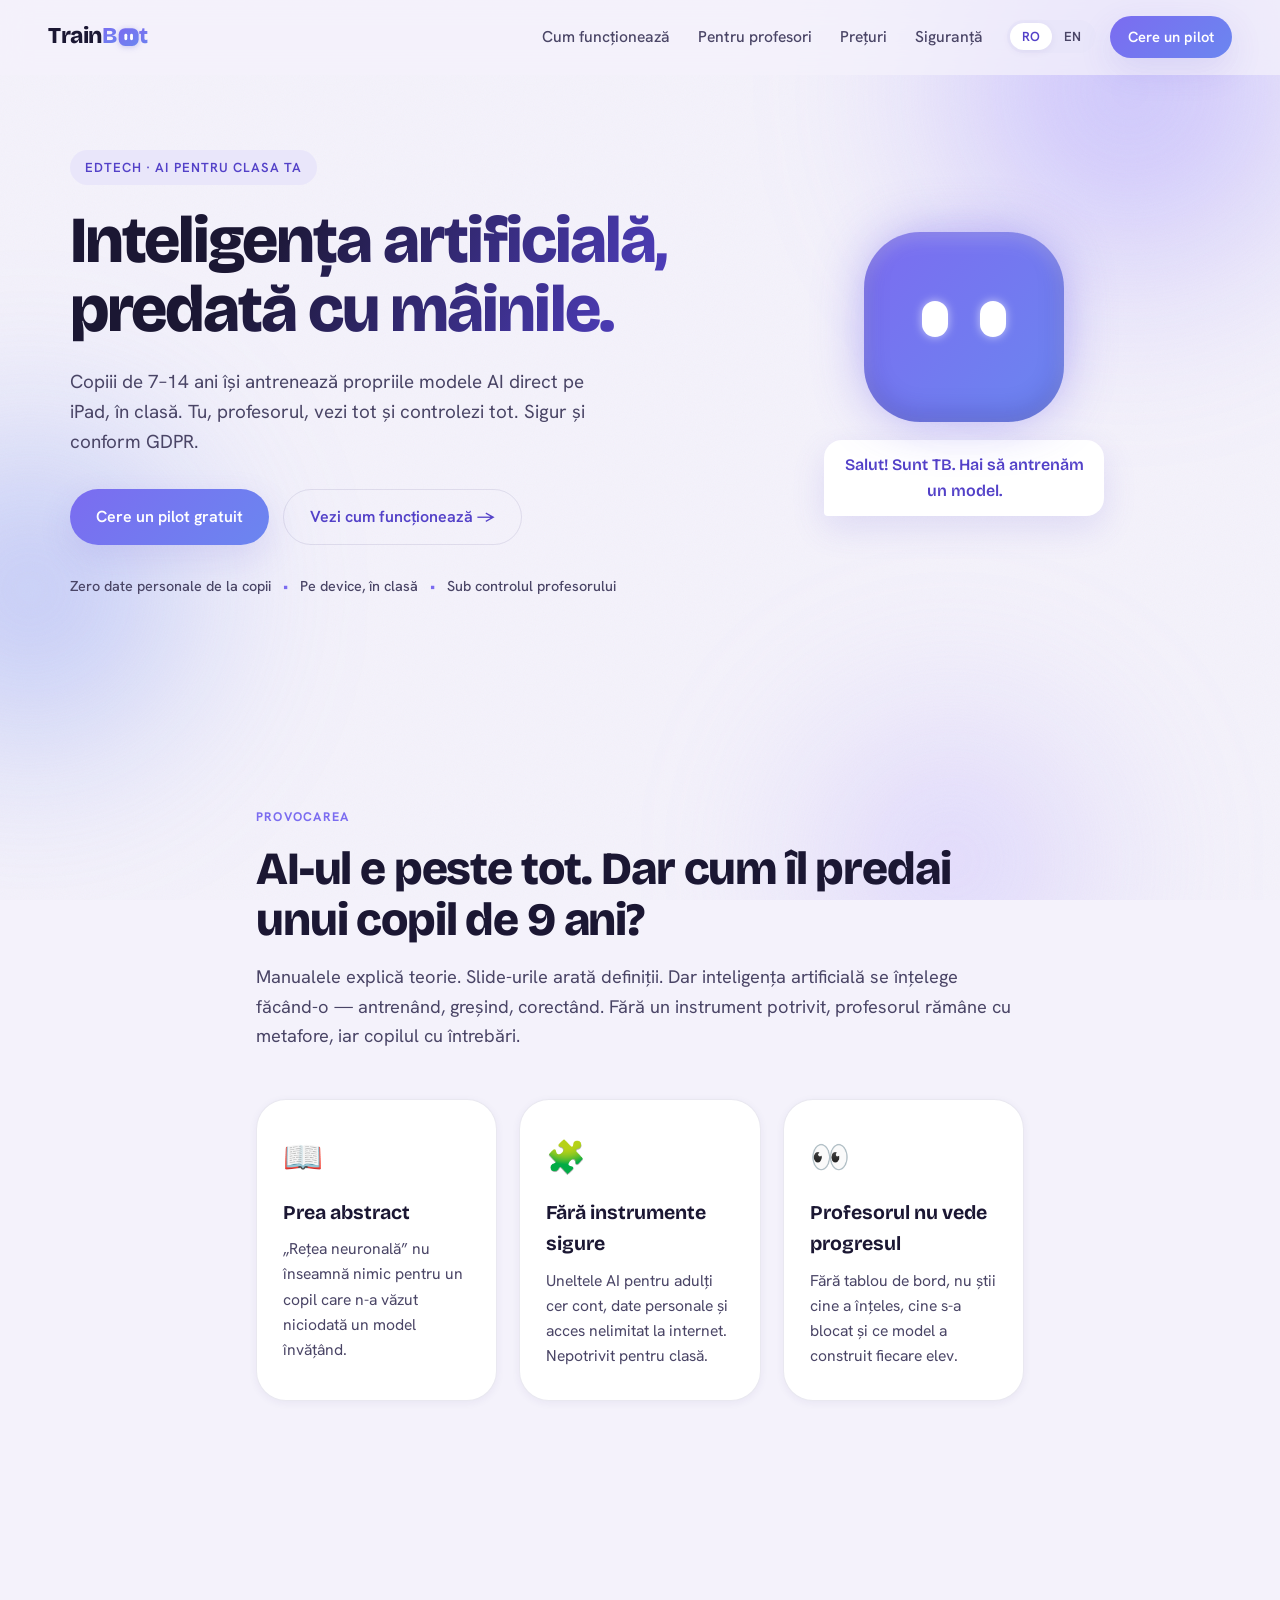
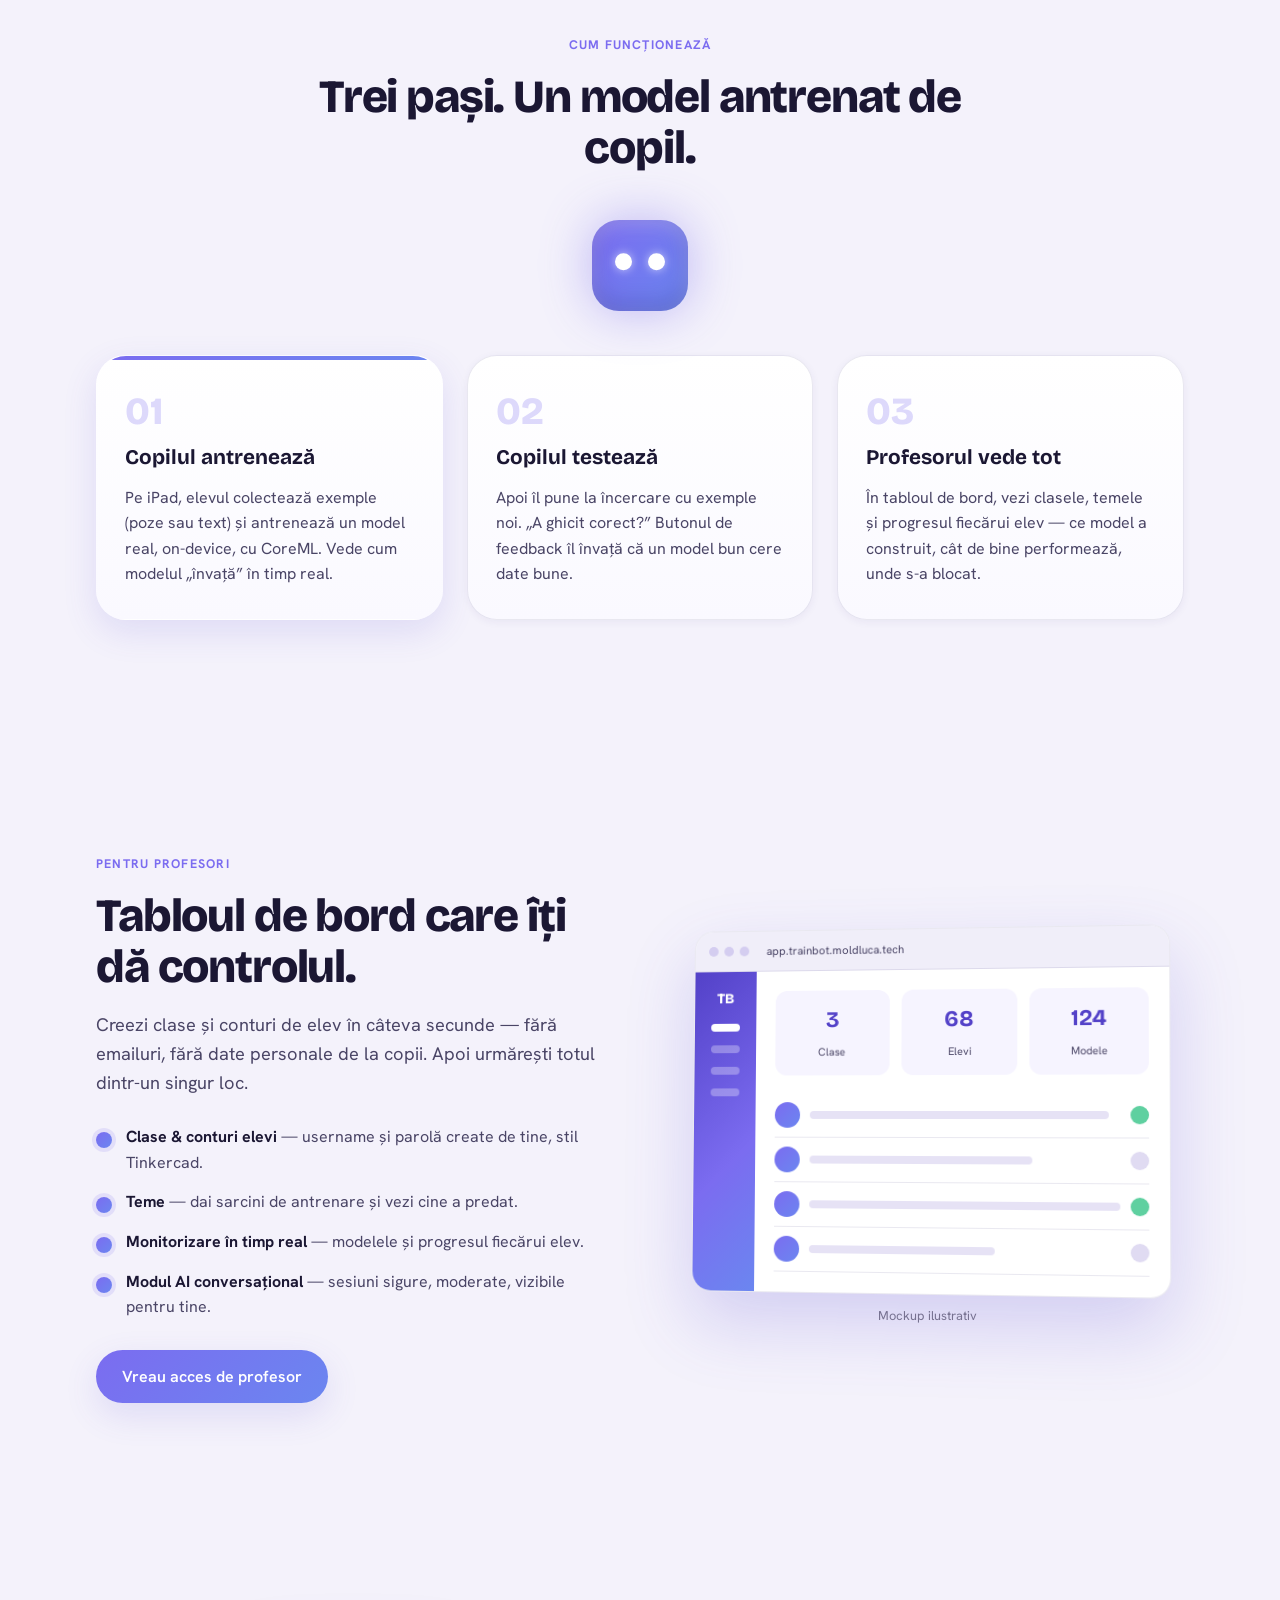
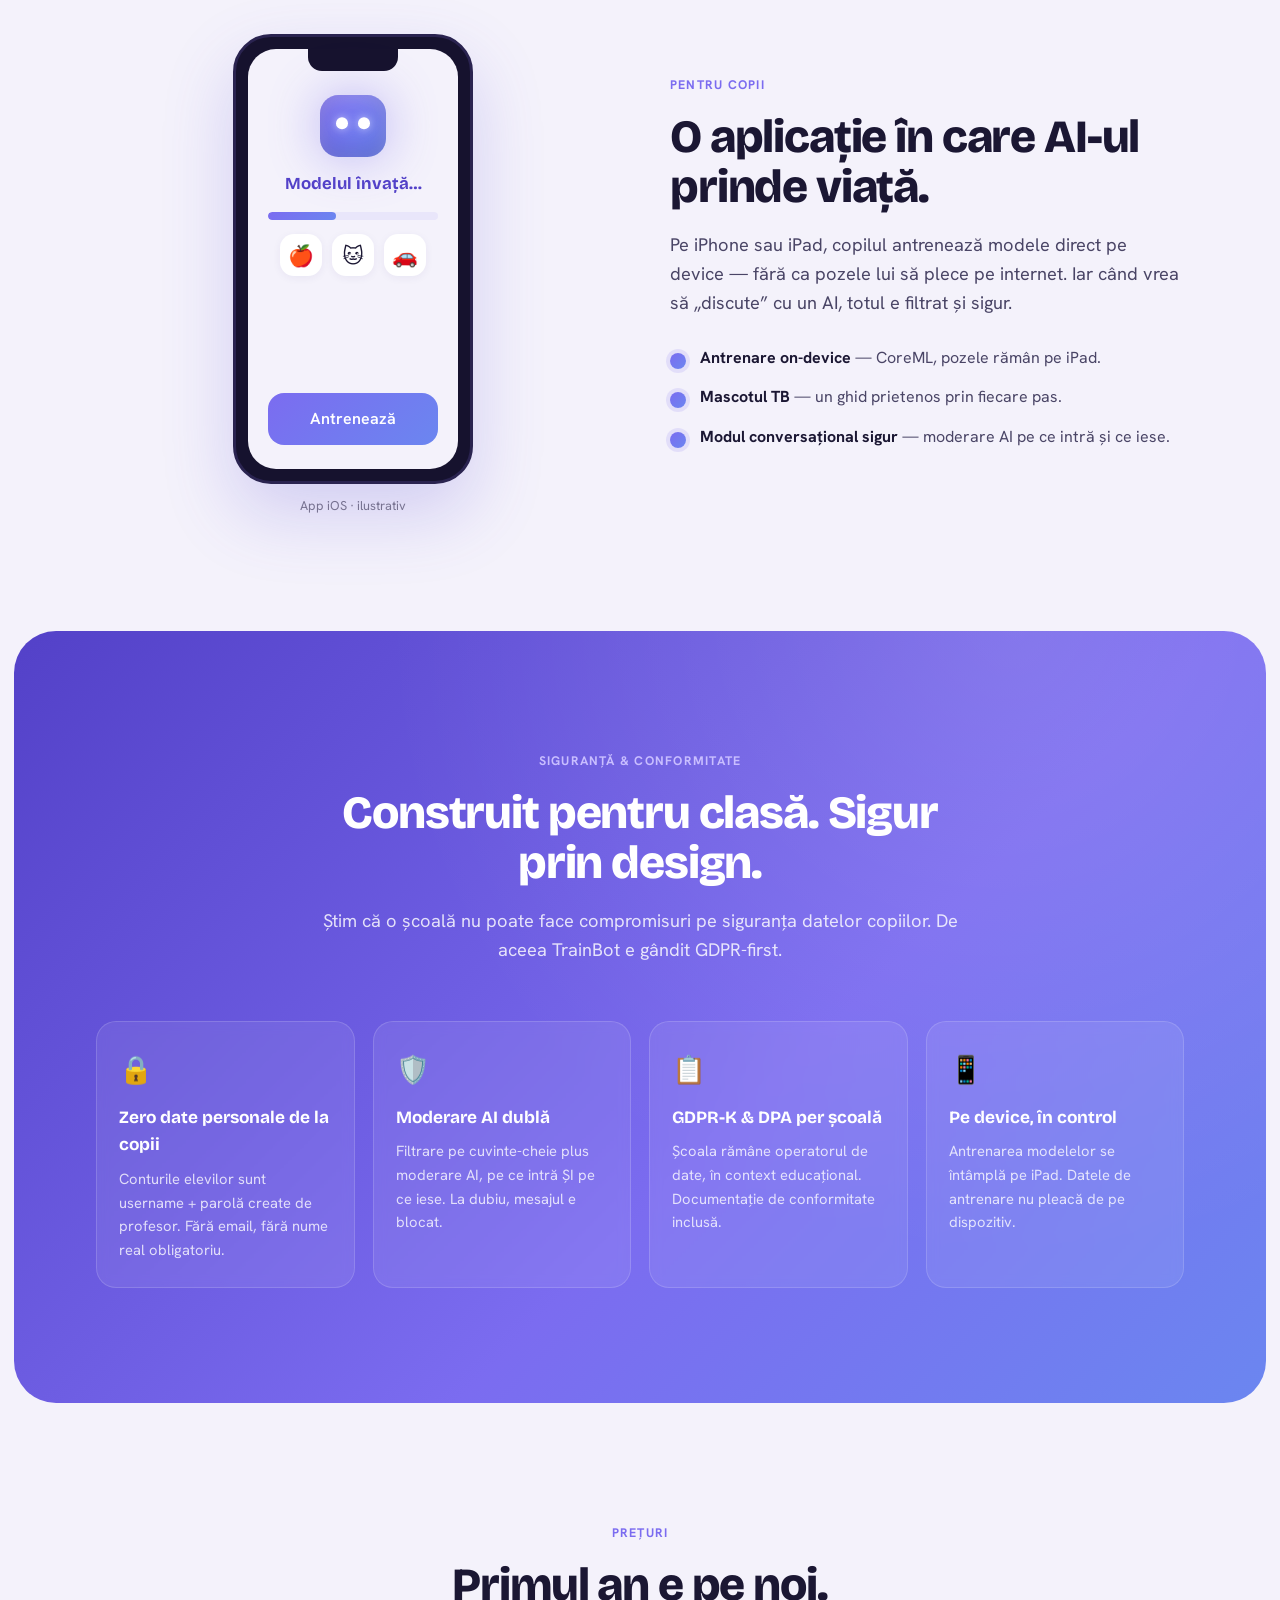
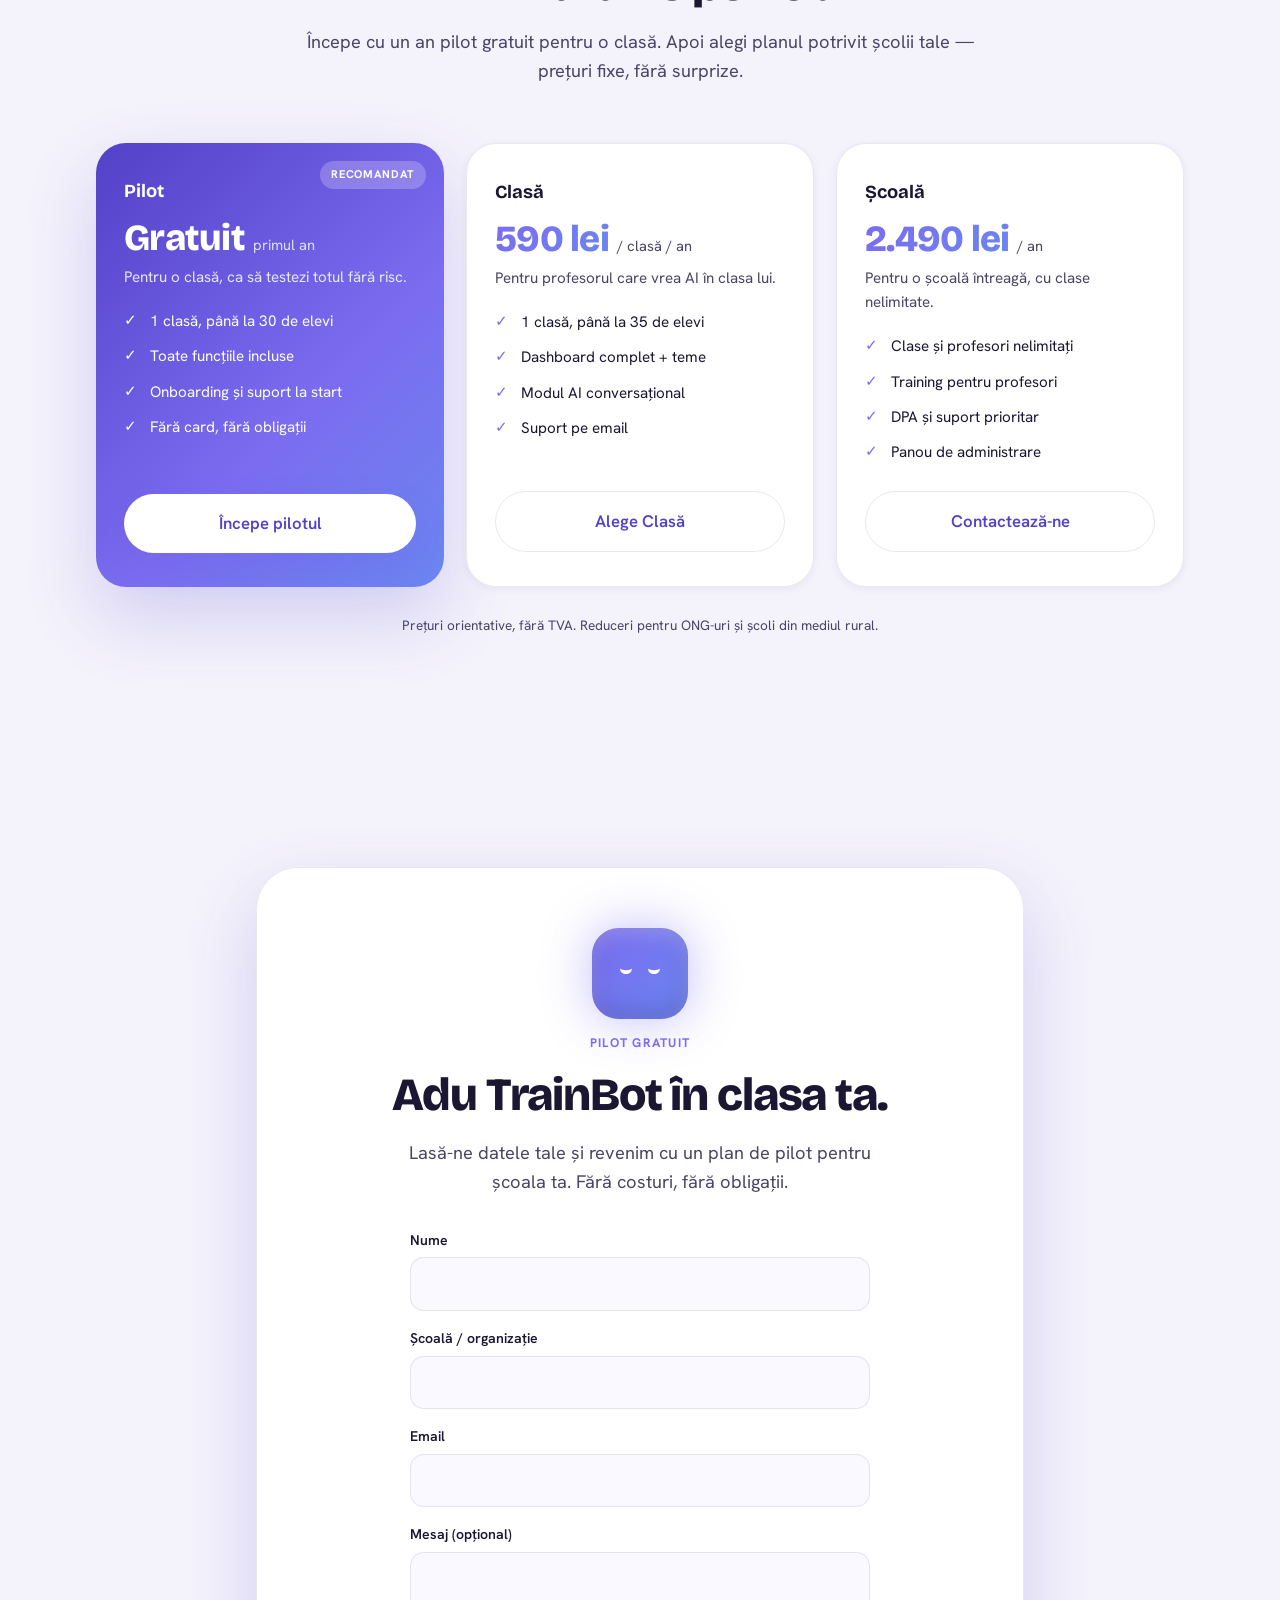
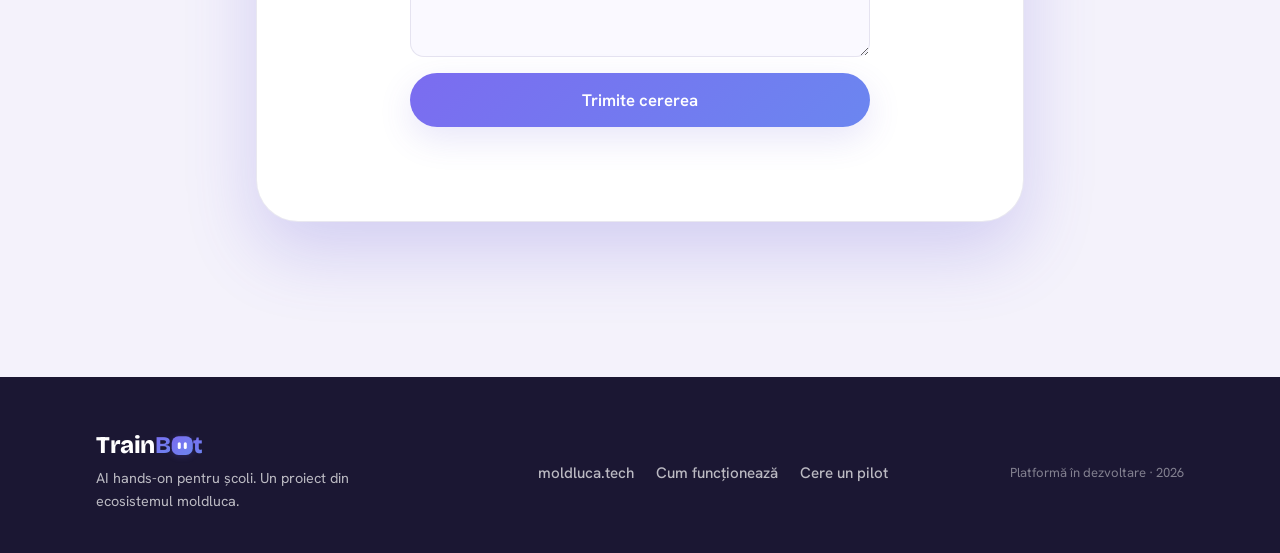
==== index.html @ c2aa05aa "Logo TrainBot: wordmark cu ochi-robot (concept C) + favicon cap + og-image - Nav & footer: wordmark " ====
<!DOCTYPE html>
<html lang="ro">
<head>
  <meta charset="UTF-8" />
  <meta name="viewport" content="width=device-width, initial-scale=1.0" />
  <title>TrainBot — Inteligență artificială, predată cu mâinile</title>
  <meta name="description" content="TrainBot: copiii 7-14 ani antrenează propriile modele AI direct pe iPad, în clasă. Sigur, conform GDPR, sub controlul profesorului. Cere un pilot gratuit." />
  <meta name="theme-color" content="#7B6CF0" />

  <!-- Open Graph -->
  <meta property="og:title" content="TrainBot — Inteligență artificială, predată cu mâinile" />
  <meta property="og:description" content="Copiii antrenează propriile modele AI în clasă. Sigur, conform GDPR, sub controlul profesorului." />
  <meta property="og:type" content="website" />
  <meta property="og:url" content="https://trainbot.moldluca.tech" />
  <meta property="og:image" content="https://trainbot.moldluca.tech/images/og-image.png" />

  <link rel="icon" href="data:image/svg+xml,<svg xmlns='http://www.w3.org/2000/svg' viewBox='0 0 100 100'><defs><linearGradient id='g' x1='0' y1='0' x2='1' y2='1'><stop offset='0' stop-color='%237B6CF0'/><stop offset='1' stop-color='%236B86F0'/></linearGradient></defs><rect width='100' height='100' rx='26' fill='url(%23g)'/><rect x='34' y='38' width='10' height='24' rx='5' fill='white'/><rect x='56' y='38' width='10' height='24' rx='5' fill='white'/></svg>" />
  <link rel="apple-touch-icon" href="images/icon.svg" />

  <link rel="preconnect" href="https://fonts.googleapis.com" />
  <link rel="preconnect" href="https://fonts.gstatic.com" crossorigin />
  <link href="https://fonts.googleapis.com/css2?family=Bricolage+Grotesque:opsz,wght@12..96,400..800&family=Hanken+Grotesk:wght@400;500;600;700&display=swap" rel="stylesheet" />

  <link rel="stylesheet" href="styles.css" />
</head>
<body>
  <!-- Atmospheric background blobs -->
  <div class="bg-atmosphere" aria-hidden="true">
    <span class="blob blob-1"></span>
    <span class="blob blob-2"></span>
    <span class="blob blob-3"></span>
  </div>

  <!-- ============ NAV ============ -->
  <header class="nav" id="nav">
    <a href="#hero" class="brand logo" aria-label="TrainBot">
      <span class="logo-train">Train</span><span class="logo-bot">B</span><span class="logo-eye" aria-hidden="true">
        <svg viewBox="0 0 30 30"><defs><linearGradient id="logoGrad" x1="0" y1="0" x2="1" y2="1"><stop offset="0" stop-color="#7B6CF0"/><stop offset="1" stop-color="#6B86F0"/></linearGradient></defs><rect x="1" y="3" width="28" height="25" rx="9" fill="url(#logoGrad)"/><rect x="9" y="11" width="4" height="9" rx="2" fill="#fff"/><rect x="17" y="11" width="4" height="9" rx="2" fill="#fff"/></svg>
      </span><span class="logo-bot">t</span>
    </a>

    <nav class="nav-links">
      <a href="#how" data-i18n="nav.how">Cum funcționează</a>
      <a href="#teachers" data-i18n="nav.teachers">Pentru profesori</a>
      <a href="#pricing" data-i18n="nav.pricing">Prețuri</a>
      <a href="#safety" data-i18n="nav.safety">Siguranță</a>
    </nav>

    <div class="nav-actions">
      <div class="lang-switch" role="group" aria-label="Limbă / Language">
        <button data-lang="ro" class="is-active" aria-pressed="true">RO</button>
        <button data-lang="en" aria-pressed="false">EN</button>
      </div>
      <a href="#pilot" class="btn btn-primary btn-sm" data-i18n="nav.cta">Cere un pilot</a>
    </div>
  </header>

  <!-- ============ HERO ============ -->
  <section class="hero" id="hero">
    <div class="hero-inner">
      <div class="hero-copy">
        <span class="eyebrow" data-i18n="hero.eyebrow">EdTech · AI pentru clasa ta</span>
        <h1 class="hero-title" data-i18n="hero.title">Inteligența artificială,<br />predată cu mâinile.</h1>
        <p class="hero-sub" data-i18n="hero.sub">Copiii de 7–14 ani își antrenează propriile modele AI direct pe iPad, în clasă. Tu, profesorul, vezi tot și controlezi tot. Sigur și conform GDPR.</p>
        <div class="hero-cta">
          <a href="#pilot" class="btn btn-primary" data-i18n="hero.cta1">Cere un pilot gratuit</a>
          <a href="#how" class="btn btn-ghost" data-i18n="hero.cta2">Vezi cum funcționează →</a>
        </div>
        <div class="hero-trust">
          <span data-i18n="hero.trust1">Zero date personale de la copii</span>
          <span class="dot">•</span>
          <span data-i18n="hero.trust2">Pe device, în clasă</span>
          <span class="dot">•</span>
          <span data-i18n="hero.trust3">Sub controlul profesorului</span>
        </div>
      </div>

      <div class="hero-mascot">
        <!-- Mascot recreat din MascotView.swift -->
        <div class="mascot mascot-xl" id="heroMascot" data-state="idle">
          <div class="mascot-head">
            <div class="mascot-eyes">
              <span class="eye eye-l"></span>
              <span class="eye eye-r"></span>
            </div>
          </div>
          <div class="mascot-glow"></div>
        </div>
        <div class="mascot-caption" data-i18n="hero.mascot">Salut! Sunt TB. Hai să antrenăm un model.</div>
      </div>
    </div>
  </section>

  <!-- ============ PROBLEM ============ -->
  <section class="section problem" id="problem">
    <div class="container narrow">
      <span class="section-tag" data-i18n="problem.tag">Provocarea</span>
      <h2 class="section-title" data-i18n="problem.title">AI-ul e peste tot. Dar cum îl predai unui copil de 9 ani?</h2>
      <p class="section-lead" data-i18n="problem.lead">Manualele explică teorie. Slide-urile arată definiții. Dar inteligența artificială se înțelege făcând-o — antrenând, greșind, corectând. Fără un instrument potrivit, profesorul rămâne cu metafore, iar copilul cu întrebări.</p>
      <div class="problem-grid">
        <div class="problem-card">
          <span class="problem-icon">📖</span>
          <h3 data-i18n="problem.c1t">Prea abstract</h3>
          <p data-i18n="problem.c1p">„Rețea neuronală" nu înseamnă nimic pentru un copil care n-a văzut niciodată un model învățând.</p>
        </div>
        <div class="problem-card">
          <span class="problem-icon">🧩</span>
          <h3 data-i18n="problem.c2t">Fără instrumente sigure</h3>
          <p data-i18n="problem.c2p">Uneltele AI pentru adulți cer cont, date personale și acces nelimitat la internet. Nepotrivit pentru clasă.</p>
        </div>
        <div class="problem-card">
          <span class="problem-icon">👀</span>
          <h3 data-i18n="problem.c3t">Profesorul nu vede progresul</h3>
          <p data-i18n="problem.c3p">Fără tablou de bord, nu știi cine a înțeles, cine s-a blocat și ce model a construit fiecare elev.</p>
        </div>
      </div>
    </div>
  </section>

  <!-- ============ HOW IT WORKS ============ -->
  <section class="section how" id="how">
    <div class="container">
      <div class="section-head center">
        <span class="section-tag" data-i18n="how.tag">Cum funcționează</span>
        <h2 class="section-title" data-i18n="how.title">Trei pași. Un model antrenat de copil.</h2>
      </div>

      <div class="how-mascot" aria-hidden="true">
        <div class="mascot mascot-md" id="howMascot" data-state="idle">
          <div class="mascot-head"><div class="mascot-eyes"><span class="eye eye-l"></span><span class="eye eye-r"></span></div></div>
        </div>
      </div>

      <div class="steps">
        <article class="step" data-mascot="learning">
          <span class="step-num">01</span>
          <h3 data-i18n="how.s1t">Copilul antrenează</h3>
          <p data-i18n="how.s1p">Pe iPad, elevul colectează exemple (poze sau text) și antrenează un model real, on-device, cu CoreML. Vede cum modelul „învață" în timp real.</p>
        </article>
        <article class="step" data-mascot="thinking">
          <span class="step-num">02</span>
          <h3 data-i18n="how.s2t">Copilul testează</h3>
          <p data-i18n="how.s2p">Apoi îl pune la încercare cu exemple noi. „A ghicit corect?" Butonul de feedback îl învață că un model bun cere date bune.</p>
        </article>
        <article class="step" data-mascot="happy">
          <span class="step-num">03</span>
          <h3 data-i18n="how.s3t">Profesorul vede tot</h3>
          <p data-i18n="how.s3p">În tabloul de bord, vezi clasele, temele și progresul fiecărui elev — ce model a construit, cât de bine performează, unde s-a blocat.</p>
        </article>
      </div>
    </div>
  </section>

  <!-- ============ TEACHERS / DASHBOARD ============ -->
  <section class="section teachers" id="teachers">
    <div class="container split">
      <div class="split-copy">
        <span class="section-tag" data-i18n="teachers.tag">Pentru profesori</span>
        <h2 class="section-title" data-i18n="teachers.title">Tabloul de bord care îți dă controlul.</h2>
        <p class="section-lead" data-i18n="teachers.lead">Creezi clase și conturi de elev în câteva secunde — fără emailuri, fără date personale de la copii. Apoi urmărești totul dintr-un singur loc.</p>
        <ul class="feature-list">
          <li data-i18n="teachers.f1"><strong>Clase &amp; conturi elevi</strong> — username și parolă create de tine, stil Tinkercad.</li>
          <li data-i18n="teachers.f2"><strong>Teme</strong> — dai sarcini de antrenare și vezi cine a predat.</li>
          <li data-i18n="teachers.f3"><strong>Monitorizare în timp real</strong> — modelele și progresul fiecărui elev.</li>
          <li data-i18n="teachers.f4"><strong>Modul AI conversațional</strong> — sesiuni sigure, moderate, vizibile pentru tine.</li>
        </ul>
        <a href="#pilot" class="btn btn-primary" data-i18n="teachers.cta">Vreau acces de profesor</a>
      </div>

      <div class="split-visual">
        <!-- Mockup dashboard în brand (swap cu screenshot real după re-deploy) -->
        <div class="mockup mockup-browser" id="dashMock">
          <div class="mock-bar"><span></span><span></span><span></span><em data-i18n="teachers.url">app.trainbot.moldluca.tech</em></div>
          <div class="mock-body">
            <div class="mock-side">
              <span class="mock-logo">TB</span>
              <span class="mock-nav is-on"></span><span class="mock-nav"></span><span class="mock-nav"></span><span class="mock-nav"></span>
            </div>
            <div class="mock-main">
              <div class="mock-stats">
                <div class="mock-stat"><b>3</b><i data-i18n="teachers.m1">Clase</i></div>
                <div class="mock-stat"><b>68</b><i data-i18n="teachers.m2">Elevi</i></div>
                <div class="mock-stat"><b>124</b><i data-i18n="teachers.m3">Modele</i></div>
              </div>
              <div class="mock-row"><span class="mock-avatar"></span><span class="mock-bar-line w80"></span><span class="mock-pill ok"></span></div>
              <div class="mock-row"><span class="mock-avatar"></span><span class="mock-bar-line w60"></span><span class="mock-pill"></span></div>
              <div class="mock-row"><span class="mock-avatar"></span><span class="mock-bar-line w90"></span><span class="mock-pill ok"></span></div>
              <div class="mock-row"><span class="mock-avatar"></span><span class="mock-bar-line w50"></span><span class="mock-pill"></span></div>
            </div>
          </div>
        </div>
        <span class="visual-note" data-i18n="teachers.note">Mockup ilustrativ</span>
      </div>
    </div>
  </section>

  <!-- ============ KIDS / APP ============ -->
  <section class="section kids" id="kids">
    <div class="container split reverse">
      <div class="split-visual">
        <div class="mockup mockup-phone" id="phoneMock">
          <div class="phone-notch"></div>
          <div class="phone-screen">
            <div class="phone-mascot">
              <div class="mascot mascot-sm" data-state="learning"><div class="mascot-head"><div class="mascot-eyes"><span class="eye eye-l"></span><span class="eye eye-r"></span></div></div></div>
            </div>
            <div class="phone-title" data-i18n="kids.appstate">Modelul învață…</div>
            <div class="phone-progress"><span></span></div>
            <div class="phone-chips"><span class="chip">🍎</span><span class="chip">🐱</span><span class="chip">🚗</span></div>
            <div class="phone-btn" data-i18n="kids.appbtn">Antrenează</div>
          </div>
        </div>
        <span class="visual-note" data-i18n="kids.note">App iOS · ilustrativ</span>
      </div>

      <div class="split-copy">
        <span class="section-tag" data-i18n="kids.tag">Pentru copii</span>
        <h2 class="section-title" data-i18n="kids.title">O aplicație în care AI-ul prinde viață.</h2>
        <p class="section-lead" data-i18n="kids.lead">Pe iPhone sau iPad, copilul antrenează modele direct pe device — fără ca pozele lui să plece pe internet. Iar când vrea să „discute" cu un AI, totul e filtrat și sigur.</p>
        <ul class="feature-list">
          <li data-i18n="kids.f1"><strong>Antrenare on-device</strong> — CoreML, pozele rămân pe iPad.</li>
          <li data-i18n="kids.f2"><strong>Mascotul TB</strong> — un ghid prietenos prin fiecare pas.</li>
          <li data-i18n="kids.f3"><strong>Modul conversațional sigur</strong> — moderare AI pe ce intră și ce iese.</li>
        </ul>
      </div>
    </div>
  </section>

  <!-- ============ SAFETY / GDPR (dark) ============ -->
  <section class="section safety" id="safety">
    <div class="container">
      <div class="section-head center">
        <span class="section-tag light" data-i18n="safety.tag">Siguranță &amp; conformitate</span>
        <h2 class="section-title" data-i18n="safety.title">Construit pentru clasă. Sigur prin design.</h2>
        <p class="section-lead" data-i18n="safety.lead">Știm că o școală nu poate face compromisuri pe siguranța datelor copiilor. De aceea TrainBot e gândit GDPR-first.</p>
      </div>
      <div class="safety-grid">
        <div class="safety-card">
          <span class="safety-ic">🔒</span>
          <h3 data-i18n="safety.c1t">Zero date personale de la copii</h3>
          <p data-i18n="safety.c1p">Conturile elevilor sunt username + parolă create de profesor. Fără email, fără nume real obligatoriu.</p>
        </div>
        <div class="safety-card">
          <span class="safety-ic">🛡️</span>
          <h3 data-i18n="safety.c2t">Moderare AI dublă</h3>
          <p data-i18n="safety.c2p">Filtrare pe cuvinte-cheie plus moderare AI, pe ce intră ȘI pe ce iese. La dubiu, mesajul e blocat.</p>
        </div>
        <div class="safety-card">
          <span class="safety-ic">📋</span>
          <h3 data-i18n="safety.c3t">GDPR-K &amp; DPA per școală</h3>
          <p data-i18n="safety.c3p">Școala rămâne operatorul de date, în context educațional. Documentație de conformitate inclusă.</p>
        </div>
        <div class="safety-card">
          <span class="safety-ic">📱</span>
          <h3 data-i18n="safety.c4t">Pe device, în control</h3>
          <p data-i18n="safety.c4p">Antrenarea modelelor se întâmplă pe iPad. Datele de antrenare nu pleacă de pe dispozitiv.</p>
        </div>
      </div>
    </div>
  </section>

  <!-- ============ PRICING ============ -->
  <section class="section pricing" id="pricing">
    <div class="container">
      <div class="section-head center">
        <span class="section-tag" data-i18n="pricing.tag">Prețuri</span>
        <h2 class="section-title" data-i18n="pricing.title">Primul an e pe noi.</h2>
        <p class="section-lead" data-i18n="pricing.lead">Începe cu un an pilot gratuit pentru o clasă. Apoi alegi planul potrivit școlii tale — prețuri fixe, fără surprize.</p>
      </div>

      <div class="price-grid">
        <!-- Pilot -->
        <article class="price-card featured">
          <span class="price-badge" data-i18n="pricing.badge">Recomandat</span>
          <h3 class="price-name" data-i18n="pricing.p1name">Pilot</h3>
          <div class="price-amount"><span class="price-big" data-i18n="pricing.p1price">Gratuit</span><span class="price-per" data-i18n="pricing.p1per">primul an</span></div>
          <p class="price-desc" data-i18n="pricing.p1desc">Pentru o clasă, ca să testezi totul fără risc.</p>
          <ul class="price-feats">
            <li data-i18n="pricing.p1f1">1 clasă, până la 30 de elevi</li>
            <li data-i18n="pricing.p1f2">Toate funcțiile incluse</li>
            <li data-i18n="pricing.p1f3">Onboarding și suport la start</li>
            <li data-i18n="pricing.p1f4">Fără card, fără obligații</li>
          </ul>
          <a href="#pilot" class="btn btn-primary btn-block" data-i18n="pricing.p1cta">Începe pilotul</a>
        </article>

        <!-- Clasă -->
        <article class="price-card">
          <h3 class="price-name" data-i18n="pricing.p2name">Clasă</h3>
          <div class="price-amount"><span class="price-big" data-i18n="pricing.p2price">590 lei</span><span class="price-per" data-i18n="pricing.p2per">/ clasă / an</span></div>
          <p class="price-desc" data-i18n="pricing.p2desc">Pentru profesorul care vrea AI în clasa lui.</p>
          <ul class="price-feats">
            <li data-i18n="pricing.p2f1">1 clasă, până la 35 de elevi</li>
            <li data-i18n="pricing.p2f2">Dashboard complet + teme</li>
            <li data-i18n="pricing.p2f3">Modul AI conversațional</li>
            <li data-i18n="pricing.p2f4">Suport pe email</li>
          </ul>
          <a href="#pilot" class="btn btn-ghost btn-block" data-i18n="pricing.p2cta">Alege Clasă</a>
        </article>

        <!-- Școală -->
        <article class="price-card">
          <h3 class="price-name" data-i18n="pricing.p3name">Școală</h3>
          <div class="price-amount"><span class="price-big" data-i18n="pricing.p3price">2.490 lei</span><span class="price-per" data-i18n="pricing.p3per">/ an</span></div>
          <p class="price-desc" data-i18n="pricing.p3desc">Pentru o școală întreagă, cu clase nelimitate.</p>
          <ul class="price-feats">
            <li data-i18n="pricing.p3f1">Clase și profesori nelimitați</li>
            <li data-i18n="pricing.p3f2">Training pentru profesori</li>
            <li data-i18n="pricing.p3f3">DPA și suport prioritar</li>
            <li data-i18n="pricing.p3f4">Panou de administrare</li>
          </ul>
          <a href="#pilot" class="btn btn-ghost btn-block" data-i18n="pricing.p3cta">Contactează-ne</a>
        </article>
      </div>
      <p class="price-foot" data-i18n="pricing.foot">Prețuri orientative, fără TVA. Reduceri pentru ONG-uri și școli din mediul rural.</p>
    </div>
  </section>

  <!-- ============ CTA / PILOT FORM ============ -->
  <section class="section pilot" id="pilot">
    <div class="container narrow">
      <div class="pilot-card">
        <div class="pilot-mascot">
          <div class="mascot mascot-md" data-state="happy"><div class="mascot-head"><div class="mascot-eyes"><span class="eye eye-l"></span><span class="eye eye-r"></span></div></div></div>
        </div>
        <span class="section-tag" data-i18n="pilot.tag">Pilot gratuit</span>
        <h2 class="section-title" data-i18n="pilot.title">Adu TrainBot în clasa ta.</h2>
        <p class="section-lead" data-i18n="pilot.lead">Lasă-ne datele tale și revenim cu un plan de pilot pentru școala ta. Fără costuri, fără obligații.</p>

        <!-- Formspree: înlocuiește FORM_ID după creare cont -->
        <form class="pilot-form" id="pilotForm" action="https://formspree.io/f/FORM_ID" method="POST">
          <div class="field">
            <label for="name" data-i18n="pilot.name">Nume</label>
            <input id="name" name="name" type="text" required autocomplete="name" />
          </div>
          <div class="field">
            <label for="school" data-i18n="pilot.school">Școală / organizație</label>
            <input id="school" name="school" type="text" required />
          </div>
          <div class="field">
            <label for="email" data-i18n="pilot.email">Email</label>
            <input id="email" name="email" type="email" required autocomplete="email" />
          </div>
          <div class="field">
            <label for="message" data-i18n="pilot.msg">Mesaj (opțional)</label>
            <textarea id="message" name="message" rows="3"></textarea>
          </div>
          <button type="submit" class="btn btn-primary btn-block" data-i18n="pilot.submit">Trimite cererea</button>
          <p class="form-status" id="formStatus" role="status" aria-live="polite"></p>
        </form>
      </div>
    </div>
  </section>

  <!-- ============ FOOTER ============ -->
  <footer class="footer">
    <div class="container footer-inner">
      <div class="footer-brand">
        <span class="logo logo-light" aria-label="TrainBot">
          <span class="logo-train">Train</span><span class="logo-bot">B</span><span class="logo-eye" aria-hidden="true">
            <svg viewBox="0 0 30 30"><rect x="1" y="3" width="28" height="25" rx="9" fill="url(#logoGrad)"/><rect x="9" y="11" width="4" height="9" rx="2" fill="#fff"/><rect x="17" y="11" width="4" height="9" rx="2" fill="#fff"/></svg>
          </span><span class="logo-bot">t</span>
        </span>
        <p data-i18n="footer.tag">AI hands-on pentru școli. Un proiect din ecosistemul moldluca.</p>
      </div>
      <div class="footer-links">
        <a href="https://moldluca.tech" target="_blank" rel="noopener">moldluca.tech</a>
        <a href="#how" data-i18n="nav.how">Cum funcționează</a>
        <a href="#pilot" data-i18n="nav.cta">Cere un pilot</a>
      </div>
      <div class="footer-meta">
        <span data-i18n="footer.status">Platformă în dezvoltare · 2026</span>
      </div>
    </div>
  </footer>

  <script src="script.js"></script>
</body>
</html>
---- styles.css ----
/* ===================================================================
   TrainBot — site de prezentare
   Brand: purple futuristic friendly AI. Distinct, nu "purple pe alb".
   =================================================================== */

:root {
  --purple: #7B6CF0;
  --purple-blue: #6B86F0;
  --purple-deep: #5341c8;
  --purple-ink: #2a2070;
  --ink: #1b1733;
  --ink-soft: #4a4566;
  --cream: #f4f2fb;      /* warm off-white, nu alb pur */
  --lavender: #e9e6fa;
  --white: #ffffff;
  --line: rgba(43, 32, 112, 0.10);

  --grad: linear-gradient(135deg, var(--purple) 0%, var(--purple-blue) 100%);
  --grad-deep: linear-gradient(135deg, var(--purple-deep) 0%, var(--purple) 60%, var(--purple-blue) 100%);

  --shadow-sm: 0 2px 8px rgba(43, 32, 112, 0.06);
  --shadow-md: 0 12px 34px rgba(91, 79, 212, 0.14);
  --shadow-lg: 0 30px 70px rgba(91, 79, 212, 0.22);
  --shadow-glow: 0 0 50px rgba(123, 108, 240, 0.45);

  --r-sm: 12px;
  --r-md: 20px;
  --r-lg: 30px;
  --r-xl: 42px;

  --font-display: 'Bricolage Grotesque', system-ui, sans-serif;
  --font-body: 'Hanken Grotesk', system-ui, sans-serif;

  --maxw: 1140px;
}

* { margin: 0; padding: 0; box-sizing: border-box; }

html { scroll-behavior: smooth; scroll-padding-top: 90px; }

body {
  font-family: var(--font-body);
  color: var(--ink);
  background: var(--cream);
  line-height: 1.6;
  overflow-x: hidden;
  -webkit-font-smoothing: antialiased;
  position: relative;
}

/* subtle grain texture overlay */
body::before {
  content: "";
  position: fixed; inset: 0;
  pointer-events: none; z-index: 1;
  opacity: 0.035;
  background-image: url("data:image/svg+xml,%3Csvg xmlns='http://www.w3.org/2000/svg' width='200' height='200'%3E%3Cfilter id='n'%3E%3CfeTurbulence type='fractalNoise' baseFrequency='0.9' numOctaves='3'/%3E%3C/filter%3E%3Crect width='100%25' height='100%25' filter='url(%23n)'/%3E%3C/svg%3E");
}

img, svg { display: block; max-width: 100%; }
a { color: inherit; text-decoration: none; }
ul { list-style: none; }

/* ---------- atmospheric blobs ---------- */
.bg-atmosphere { position: fixed; inset: 0; z-index: 0; pointer-events: none; overflow: hidden; }
.blob {
  position: absolute; border-radius: 50%;
  filter: blur(80px); opacity: 0.5;
}
.blob-1 { width: 540px; height: 540px; background: radial-gradient(circle, #8e7cff, transparent 70%); top: -180px; right: -120px; animation: float1 22s ease-in-out infinite; }
.blob-2 { width: 460px; height: 460px; background: radial-gradient(circle, #6b86f0, transparent 70%); top: 40%; left: -200px; animation: float2 26s ease-in-out infinite; }
.blob-3 { width: 400px; height: 400px; background: radial-gradient(circle, #b9a8ff, transparent 70%); bottom: -160px; right: 10%; animation: float1 30s ease-in-out infinite reverse; }
@keyframes float1 { 0%,100% { transform: translate(0,0); } 50% { transform: translate(40px, 50px); } }
@keyframes float2 { 0%,100% { transform: translate(0,0); } 50% { transform: translate(60px, -40px); } }

.container { width: 100%; max-width: var(--maxw); margin: 0 auto; padding: 0 26px; position: relative; z-index: 2; }
.container.narrow { max-width: 820px; }

/* ===================== NAV ===================== */
.nav {
  position: fixed; top: 0; left: 0; right: 0; z-index: 50;
  display: flex; align-items: center; gap: 24px;
  padding: 16px clamp(20px, 4vw, 48px);
  backdrop-filter: blur(14px);
  background: rgba(244, 242, 251, 0.72);
  border-bottom: 1px solid transparent;
  transition: border-color .3s, background .3s, box-shadow .3s;
}
.nav.scrolled { border-color: var(--line); box-shadow: var(--shadow-sm); }

.brand { display: flex; align-items: center; font-weight: 700; }
.brand-name { font-family: var(--font-display); font-weight: 800; font-size: 1.32rem; letter-spacing: -.02em; }

/* ---- logo wordmark (concept C: ochi-robot ca „o") ---- */
.logo {
  display: inline-flex; align-items: center; font-family: var(--font-display);
  font-weight: 800; font-size: 1.42rem; letter-spacing: -.02em; line-height: 1; white-space: nowrap;
}
.logo-train { color: var(--ink); }
.logo-bot {
  background: var(--grad); -webkit-background-clip: text; background-clip: text; -webkit-text-fill-color: transparent;
}
.logo-eye { display: inline-flex; align-items: center; }
.logo-eye svg { width: .94em; height: .94em; margin: 0 .015em; filter: drop-shadow(0 1px 3px rgba(91,79,212,.3)); }
.logo-light .logo-train { color: #fff; }

.nav-links { display: flex; gap: 28px; margin-left: auto; font-weight: 500; font-size: .98rem; }
.nav-links a { color: var(--ink-soft); transition: color .2s; }
.nav-links a:hover { color: var(--purple-deep); }

.nav-actions { display: flex; align-items: center; gap: 14px; }

.lang-switch { display: inline-flex; background: var(--lavender); border-radius: 999px; padding: 3px; }
.lang-switch button {
  border: none; background: transparent; cursor: pointer;
  font: 600 .82rem var(--font-body); color: var(--ink-soft);
  padding: 5px 12px; border-radius: 999px; transition: all .2s;
}
.lang-switch button.is-active { background: var(--white); color: var(--purple-deep); box-shadow: var(--shadow-sm); }

/* ===================== BUTTONS ===================== */
.btn {
  display: inline-flex; align-items: center; justify-content: center; gap: 8px;
  font-family: var(--font-body); font-weight: 600; font-size: 1rem;
  padding: 14px 26px; border-radius: 999px; cursor: pointer; border: none;
  transition: transform .25s cubic-bezier(.2,.9,.3,1.2), box-shadow .25s, background .25s;
  white-space: nowrap;
}
.btn-sm { padding: 9px 18px; font-size: .92rem; }
.btn-block { width: 100%; padding: 16px; font-size: 1.05rem; }
.btn-primary { background: var(--grad); color: #fff; box-shadow: var(--shadow-md); }
.btn-primary:hover { transform: translateY(-2px) scale(1.015); box-shadow: var(--shadow-lg); }
.btn-ghost { background: transparent; color: var(--purple-deep); border: 1.5px solid var(--line); }
.btn-ghost:hover { background: var(--white); border-color: var(--purple); transform: translateY(-2px); }

/* ===================== HERO ===================== */
.hero { padding: 150px 26px 90px; position: relative; z-index: 2; }
.hero-inner {
  max-width: var(--maxw); margin: 0 auto;
  display: grid; grid-template-columns: 1.1fr .9fr; gap: 48px; align-items: center;
}
.hero-inner > * { min-width: 0; }
.hero-copy { min-width: 0; max-width: 100%; }
.hero-title { overflow-wrap: break-word; }
.eyebrow {
  display: inline-block; font-weight: 600; font-size: .82rem; letter-spacing: .08em;
  text-transform: uppercase; color: var(--purple-deep);
  background: var(--lavender); padding: 7px 15px; border-radius: 999px; margin-bottom: 22px;
}
.hero-title {
  font-family: var(--font-display); font-weight: 800;
  font-size: clamp(2.05rem, 7vw, 4.1rem); line-height: 1.05; letter-spacing: -.03em;
  margin-bottom: 22px;
  background: linear-gradient(120deg, var(--ink) 30%, var(--purple-deep) 100%);
  -webkit-background-clip: text; background-clip: text; -webkit-text-fill-color: transparent;
}
.hero-sub { font-size: 1.18rem; color: var(--ink-soft); max-width: 540px; margin-bottom: 32px; }
.hero-cta { display: flex; gap: 14px; flex-wrap: wrap; margin-bottom: 30px; }
.hero-trust { display: flex; align-items: center; gap: 12px; flex-wrap: wrap; font-size: .9rem; color: var(--ink-soft); font-weight: 500; }
.hero-trust .dot { color: var(--purple); }

.hero-mascot { display: flex; flex-direction: column; align-items: center; gap: 18px; }
.mascot-caption {
  font-family: var(--font-display); font-weight: 600; font-size: 1rem; color: var(--purple-deep);
  background: var(--white); padding: 12px 20px; border-radius: 18px 18px 18px 4px;
  box-shadow: var(--shadow-md); max-width: 280px; text-align: center; position: relative;
}

/* ===================== MASCOT (din MascotView.swift) ===================== */
.mascot { position: relative; display: grid; place-items: center; }
.mascot-xl { --m: 200px; }
.mascot-md { --m: 96px; }
.mascot-sm { --m: 66px; }
.mascot-head {
  width: var(--m); height: calc(var(--m) * 0.95);
  border-radius: calc(var(--m) * 0.28);
  background: var(--grad);
  box-shadow: var(--shadow-glow), inset 0 -8px 24px rgba(42,32,112,.25), inset 0 6px 18px rgba(255,255,255,.25);
  display: grid; place-items: center;
  position: relative; z-index: 2;
  animation: bob 4.5s ease-in-out infinite;
}
.mascot-glow {
  position: absolute; width: calc(var(--m) * 1.1); height: calc(var(--m) * 1.1);
  border-radius: 50%; background: radial-gradient(circle, rgba(123,108,240,.4), transparent 65%);
  filter: blur(20px); z-index: 1; animation: pulseGlow 4s ease-in-out infinite;
}
@keyframes bob { 0%,100% { transform: translateY(0); } 50% { transform: translateY(-10px); } }
@keyframes pulseGlow { 0%,100% { opacity: .5; transform: scale(1); } 50% { opacity: .8; transform: scale(1.08); } }

.mascot-eyes { display: flex; gap: calc(var(--m) * 0.16); transform: translateY(calc(var(--m) * -0.04)); }
.eye {
  width: calc(var(--m) * 0.13); height: calc(var(--m) * 0.18);
  background: #fff; border-radius: 999px;
  box-shadow: 0 0 10px rgba(255,255,255,.6);
  transition: height .18s ease, transform .25s ease, border-radius .2s;
}
/* state: idle — blink */
.mascot[data-state="idle"] .eye { animation: blink 5s infinite; }
@keyframes blink { 0%,92%,100% { height: calc(var(--m) * 0.18); } 95% { height: calc(var(--m) * 0.02); } }
/* state: thinking — small round eyes */
.mascot[data-state="thinking"] .eye { height: calc(var(--m) * 0.09); width: calc(var(--m) * 0.09); border-radius: 50%; }
/* state: learning — pulsing round eyes */
.mascot[data-state="learning"] .eye { height: calc(var(--m) * 0.18); width: calc(var(--m) * 0.18); border-radius: 50%; animation: learnPulse 1s ease-in-out infinite; }
@keyframes learnPulse { 0%,100% { transform: scale(1); opacity: 1; } 50% { transform: scale(1.25); opacity: .75; } }
/* state: happy — arc/smile eyes */
.mascot[data-state="happy"] .eye {
  height: calc(var(--m) * 0.10); border-radius: 0 0 999px 999px;
  background: transparent; border-bottom: calc(var(--m)*0.045) solid #fff; box-shadow: none;
}
/* state: confused — tilted */
.mascot[data-state="confused"] .eye-l { transform: rotate(-15deg); }
.mascot[data-state="confused"] .eye-r { transform: rotate(15deg); }

/* ===================== SECTIONS base ===================== */
.section { padding: clamp(70px, 9vw, 120px) 0; position: relative; z-index: 2; }
.section-head { margin-bottom: 56px; }
.section-head.center { text-align: center; max-width: 680px; margin-left: auto; margin-right: auto; }
.section-tag {
  display: inline-block; font-weight: 700; font-size: .78rem; letter-spacing: .1em;
  text-transform: uppercase; color: var(--purple); margin-bottom: 16px;
}
.section-tag.light { color: #c9beff; }
.section-title {
  font-family: var(--font-display); font-weight: 800;
  font-size: clamp(1.9rem, 3.6vw, 2.9rem); line-height: 1.1; letter-spacing: -.025em;
  margin-bottom: 18px;
}
.section-lead { font-size: 1.14rem; color: var(--ink-soft); }
.section-head.center .section-lead { margin-left: auto; margin-right: auto; }

/* ---------- PROBLEM ---------- */
.problem .section-lead { margin-bottom: 48px; }
.problem-grid { display: grid; grid-template-columns: repeat(3, 1fr); gap: 22px; }
.problem-card {
  background: var(--white); border-radius: var(--r-lg); padding: 32px 26px;
  box-shadow: var(--shadow-sm); border: 1px solid var(--line); transition: transform .3s, box-shadow .3s;
}
.problem-card:hover { transform: translateY(-6px); box-shadow: var(--shadow-md); }
.problem-icon { font-size: 2rem; display: block; margin-bottom: 14px; }
.problem-card h3 { font-family: var(--font-display); font-weight: 700; font-size: 1.22rem; margin-bottom: 8px; }
.problem-card p { color: var(--ink-soft); font-size: .98rem; }

/* ---------- HOW ---------- */
.steps { display: grid; grid-template-columns: repeat(3, 1fr); gap: 24px; position: relative; }
.step {
  background: linear-gradient(180deg, var(--white), #faf9ff);
  border-radius: var(--r-lg); padding: 36px 28px 32px;
  border: 1px solid var(--line); box-shadow: var(--shadow-sm);
  transition: transform .3s, box-shadow .3s, border-color .3s; position: relative; overflow: hidden;
}
.step::before { content: ""; position: absolute; inset: 0 0 auto 0; height: 4px; background: var(--grad); transform: scaleX(0); transform-origin: left; transition: transform .4s; }
.step.is-active, .step:hover { transform: translateY(-6px); box-shadow: var(--shadow-md); border-color: transparent; }
.step.is-active::before, .step:hover::before { transform: scaleX(1); }
.step-num { font-family: var(--font-display); font-weight: 800; font-size: 2.4rem; color: var(--purple); opacity: .25; line-height: 1; }
.step h3 { font-family: var(--font-display); font-weight: 700; font-size: 1.3rem; margin: 10px 0 10px; }
.step p { color: var(--ink-soft); }
.how-mascot { display: flex; justify-content: center; margin: -10px auto 44px; }
.how-mascot .mascot-head { animation-duration: 3.8s; }

/* ---------- SPLIT (teachers / kids) ---------- */
.container.split { display: grid; grid-template-columns: 1fr 1fr; gap: 60px; align-items: center; }
.container.split.reverse .split-visual { order: -1; }
.split-copy .section-lead { margin-bottom: 26px; }
.feature-list { display: flex; flex-direction: column; gap: 14px; margin-bottom: 30px; }
.feature-list li { padding-left: 30px; position: relative; color: var(--ink-soft); }
.feature-list li strong { color: var(--ink); }
.feature-list li::before {
  content: ""; position: absolute; left: 0; top: 8px; width: 16px; height: 16px;
  border-radius: 50%; background: var(--grad);
  box-shadow: 0 0 0 4px rgba(123,108,240,.14);
}

/* ---------- MOCKUPS ---------- */
.split-visual { display: flex; flex-direction: column; align-items: center; gap: 12px; }
.visual-note { font-size: .8rem; color: var(--ink-soft); opacity: .7; }

.mockup-browser {
  width: 100%; max-width: 480px; background: var(--white);
  border-radius: var(--r-md); box-shadow: var(--shadow-lg); overflow: hidden;
  border: 1px solid var(--line); transform: perspective(1200px) rotateY(-6deg) rotateX(2deg);
  transition: transform .5s;
}
.mockup-browser:hover { transform: perspective(1200px) rotateY(0) rotateX(0); }
.mock-bar { display: flex; align-items: center; gap: 6px; padding: 11px 14px; background: #f0eef9; border-bottom: 1px solid var(--line); }
.mock-bar span { width: 10px; height: 10px; border-radius: 50%; background: #d4cdf0; }
.mock-bar em { margin-left: 12px; font-size: .72rem; color: var(--ink-soft); font-style: normal; }
.mock-body { display: flex; min-height: 260px; }
.mock-side { width: 64px; background: var(--grad-deep); padding: 16px 0; display: flex; flex-direction: column; align-items: center; gap: 14px; }
.mock-logo { font-family: var(--font-display); font-weight: 800; color: #fff; font-size: .9rem; }
.mock-nav { width: 30px; height: 8px; border-radius: 4px; background: rgba(255,255,255,.3); }
.mock-nav.is-on { background: #fff; }
.mock-main { flex: 1; padding: 20px; }
.mock-stats { display: flex; gap: 12px; margin-bottom: 18px; }
.mock-stat { flex: 1; background: #f6f4ff; border-radius: 12px; padding: 12px; text-align: center; }
.mock-stat b { font-family: var(--font-display); font-size: 1.4rem; color: var(--purple-deep); display: block; }
.mock-stat i { font-size: .68rem; color: var(--ink-soft); font-style: normal; }
.mock-row { display: flex; align-items: center; gap: 10px; padding: 9px 0; border-bottom: 1px solid var(--line); }
.mock-avatar { width: 26px; height: 26px; border-radius: 50%; background: var(--grad); flex-shrink: 0; }
.mock-bar-line { height: 8px; border-radius: 4px; background: #e6e2f5; }
.mock-bar-line.w80 { width: 80%; } .mock-bar-line.w60 { width: 60%; } .mock-bar-line.w90 { width: 90%; } .mock-bar-line.w50 { width: 50%; }
.mock-pill { width: 18px; height: 18px; border-radius: 50%; background: #e0dbf2; margin-left: auto; flex-shrink: 0; }
.mock-pill.ok { background: #5fd0a0; }

.mockup-phone {
  width: 240px; background: #16122e; border-radius: 38px; padding: 12px;
  box-shadow: var(--shadow-lg); position: relative; border: 3px solid #2a2350;
}
.phone-notch { width: 90px; height: 22px; background: #16122e; border-radius: 0 0 14px 14px; position: absolute; top: 12px; left: 50%; transform: translateX(-50%); z-index: 3; }
.phone-screen { background: var(--cream); border-radius: 28px; padding: 38px 20px 24px; display: flex; flex-direction: column; align-items: center; gap: 14px; min-height: 420px; }
.phone-mascot { margin-top: 8px; }
.phone-title { font-family: var(--font-display); font-weight: 700; color: var(--purple-deep); font-size: 1.05rem; }
.phone-progress { width: 100%; height: 8px; background: var(--lavender); border-radius: 999px; overflow: hidden; }
.phone-progress span { display: block; height: 100%; width: 40%; background: var(--grad); border-radius: 999px; animation: loadbar 2.6s ease-in-out infinite; }
@keyframes loadbar { 0% { width: 12%; } 50% { width: 78%; } 100% { width: 12%; } }
.phone-chips { display: flex; gap: 10px; }
.chip { width: 42px; height: 42px; border-radius: 14px; background: var(--white); display: grid; place-items: center; font-size: 1.3rem; box-shadow: var(--shadow-sm); }
.phone-btn { margin-top: auto; width: 100%; text-align: center; padding: 13px; background: var(--grad); color: #fff; border-radius: 16px; font-weight: 600; }

/* ---------- SAFETY (dark) ---------- */
.safety { background: var(--grad-deep); color: #fff; border-radius: var(--r-xl); margin: 0 14px; overflow: hidden; }
.safety::after { content: ""; position: absolute; inset: 0; background: radial-gradient(circle at 80% 0%, rgba(255,255,255,.12), transparent 50%); pointer-events: none; }
.safety .section-title { color: #fff; -webkit-text-fill-color: #fff; }
.safety .section-lead { color: rgba(255,255,255,.82); }
.safety-grid { display: grid; grid-template-columns: repeat(4, 1fr); gap: 18px; }
.safety-card { background: rgba(255,255,255,.08); border: 1px solid rgba(255,255,255,.15); border-radius: var(--r-md); padding: 26px 22px; backdrop-filter: blur(6px); transition: transform .3s, background .3s; }
.safety-card:hover { transform: translateY(-6px); background: rgba(255,255,255,.14); }
.safety-ic { font-size: 1.7rem; display: block; margin-bottom: 12px; }
.safety-card h3 { font-family: var(--font-display); font-weight: 700; font-size: 1.08rem; margin-bottom: 8px; color: #fff; }
.safety-card p { font-size: .92rem; color: rgba(255,255,255,.78); }

/* ---------- PRICING ---------- */
.price-grid { display: grid; grid-template-columns: repeat(3, 1fr); gap: 22px; align-items: stretch; }
.price-card {
  background: var(--white); border: 1px solid var(--line); border-radius: var(--r-lg);
  padding: 34px 28px; display: flex; flex-direction: column; box-shadow: var(--shadow-sm);
  transition: transform .3s, box-shadow .3s; position: relative;
}
.price-card:hover { transform: translateY(-6px); box-shadow: var(--shadow-md); }
.price-card.featured {
  background: var(--grad-deep); color: #fff; border: none;
  box-shadow: var(--shadow-lg); transform: scale(1.03);
}
.price-card.featured:hover { transform: scale(1.03) translateY(-6px); }
.price-badge {
  position: absolute; top: 18px; right: 18px; font-size: .7rem; font-weight: 700; letter-spacing: .06em;
  text-transform: uppercase; background: rgba(255,255,255,.22); color: #fff; padding: 5px 11px; border-radius: 999px;
}
.price-name { font-family: var(--font-display); font-weight: 700; font-size: 1.15rem; margin-bottom: 14px; }
.price-amount { display: flex; align-items: baseline; gap: 8px; margin-bottom: 8px; flex-wrap: wrap; }
.price-big { font-family: var(--font-display); font-weight: 800; font-size: 2.3rem; line-height: 1; letter-spacing: -.02em; }
.featured .price-big { color: #fff; }
.price-card:not(.featured) .price-big { background: var(--grad); -webkit-background-clip: text; background-clip: text; -webkit-text-fill-color: transparent; }
.price-per { font-size: .92rem; color: var(--ink-soft); }
.featured .price-per { color: rgba(255,255,255,.8); }
.price-desc { font-size: .95rem; color: var(--ink-soft); margin-bottom: 20px; }
.featured .price-desc { color: rgba(255,255,255,.85); }
.price-feats { display: flex; flex-direction: column; gap: 11px; margin-bottom: 26px; flex: 1; }
.price-feats li { padding-left: 26px; position: relative; font-size: .95rem; }
.price-feats li::before {
  content: "✓"; position: absolute; left: 0; top: -1px; font-weight: 800; color: var(--purple);
}
.featured .price-feats li::before { color: #fff; }
.price-card.featured .btn-primary { background: #fff; color: var(--purple-deep); }
.price-card.featured .btn-primary:hover { background: #fff; }
.price-foot { text-align: center; margin-top: 28px; font-size: .85rem; color: var(--ink-soft); }

/* ---------- PILOT FORM ---------- */
.pilot { }
.pilot-card {
  background: var(--white); border-radius: var(--r-xl); padding: clamp(36px, 5vw, 60px);
  box-shadow: var(--shadow-lg); border: 1px solid var(--line); text-align: center; position: relative;
}
.pilot-mascot { display: flex; justify-content: center; margin-bottom: 10px; }
.pilot-card .section-lead { max-width: 480px; margin: 0 auto 32px; }
.pilot-form { display: grid; gap: 16px; max-width: 460px; margin: 0 auto; text-align: left; }
.field { display: flex; flex-direction: column; gap: 6px; }
.field label { font-weight: 600; font-size: .88rem; color: var(--ink); }
.field input, .field textarea {
  font: inherit; padding: 13px 16px; border: 1.5px solid var(--line); border-radius: 14px;
  background: #faf9ff; color: var(--ink); transition: border-color .2s, box-shadow .2s; resize: vertical;
}
.field input:focus, .field textarea:focus { outline: none; border-color: var(--purple); box-shadow: 0 0 0 4px rgba(123,108,240,.14); }
.form-status { text-align: center; font-weight: 600; font-size: .95rem; min-height: 1.2em; }
.form-status.ok { color: #2faf7a; }
.form-status.err { color: #d6536a; }

/* ---------- FOOTER ---------- */
.footer { background: var(--ink); color: rgba(255,255,255,.7); padding: 56px 0 40px; margin-top: 40px; position: relative; z-index: 2; }
.footer-inner { display: flex; flex-wrap: wrap; gap: 30px; justify-content: space-between; align-items: center; }
.footer-brand .brand-name { color: #fff; font-size: 1.3rem; }
.footer-brand .logo { font-size: 1.5rem; }
.footer-brand p { font-size: .9rem; max-width: 320px; margin-top: 6px; }
.footer-links { display: flex; gap: 22px; font-weight: 500; font-size: .95rem; }
.footer-links a { color: rgba(255,255,255,.7); transition: color .2s; }
.footer-links a:hover { color: var(--purple-blue); }
.footer-meta { font-size: .82rem; color: rgba(255,255,255,.45); }

/* ===================== REVEAL ANIMATION ===================== */
.reveal { opacity: 0; transform: translateY(28px); transition: opacity .7s ease, transform .7s cubic-bezier(.2,.8,.2,1); }
.reveal.in { opacity: 1; transform: none; }
.reveal.d1 { transition-delay: .08s; } .reveal.d2 { transition-delay: .16s; } .reveal.d3 { transition-delay: .24s; }

/* ===================== RESPONSIVE ===================== */
@media (max-width: 900px) {
  .nav-links { display: none; }
  .hero-inner { grid-template-columns: 1fr; text-align: center; gap: 40px; }
  .hero-copy { order: 2; }
  .hero-mascot { order: 1; }
  .hero-cta, .hero-trust { justify-content: center; }
  .hero-sub { margin-left: auto; margin-right: auto; }
  .problem-grid { grid-template-columns: 1fr; }
  .steps { grid-template-columns: 1fr; }
  .container.split { grid-template-columns: 1fr; gap: 36px; }
  .container.split.reverse .split-visual { order: 0; }
  .safety-grid { grid-template-columns: 1fr 1fr; }
  .price-grid { grid-template-columns: 1fr; max-width: 420px; margin: 0 auto; }
  .price-card.featured { transform: none; }
  .price-card.featured:hover { transform: translateY(-6px); }
}
@media (max-width: 540px) {
  .hero { padding-top: 120px; }
  .hero-title { font-size: 1.9rem; letter-spacing: -.02em; overflow-wrap: break-word; }
  .mascot-xl { --m: 150px; }
  .nav-actions .btn { display: none; }
  .safety-grid { grid-template-columns: 1fr; }
  .footer-inner { flex-direction: column; text-align: center; align-items: center; }
}

@media (prefers-reduced-motion: reduce) {
  *, *::before, *::after { animation: none !important; transition: none !important; }
  .reveal { opacity: 1; transform: none; }
}
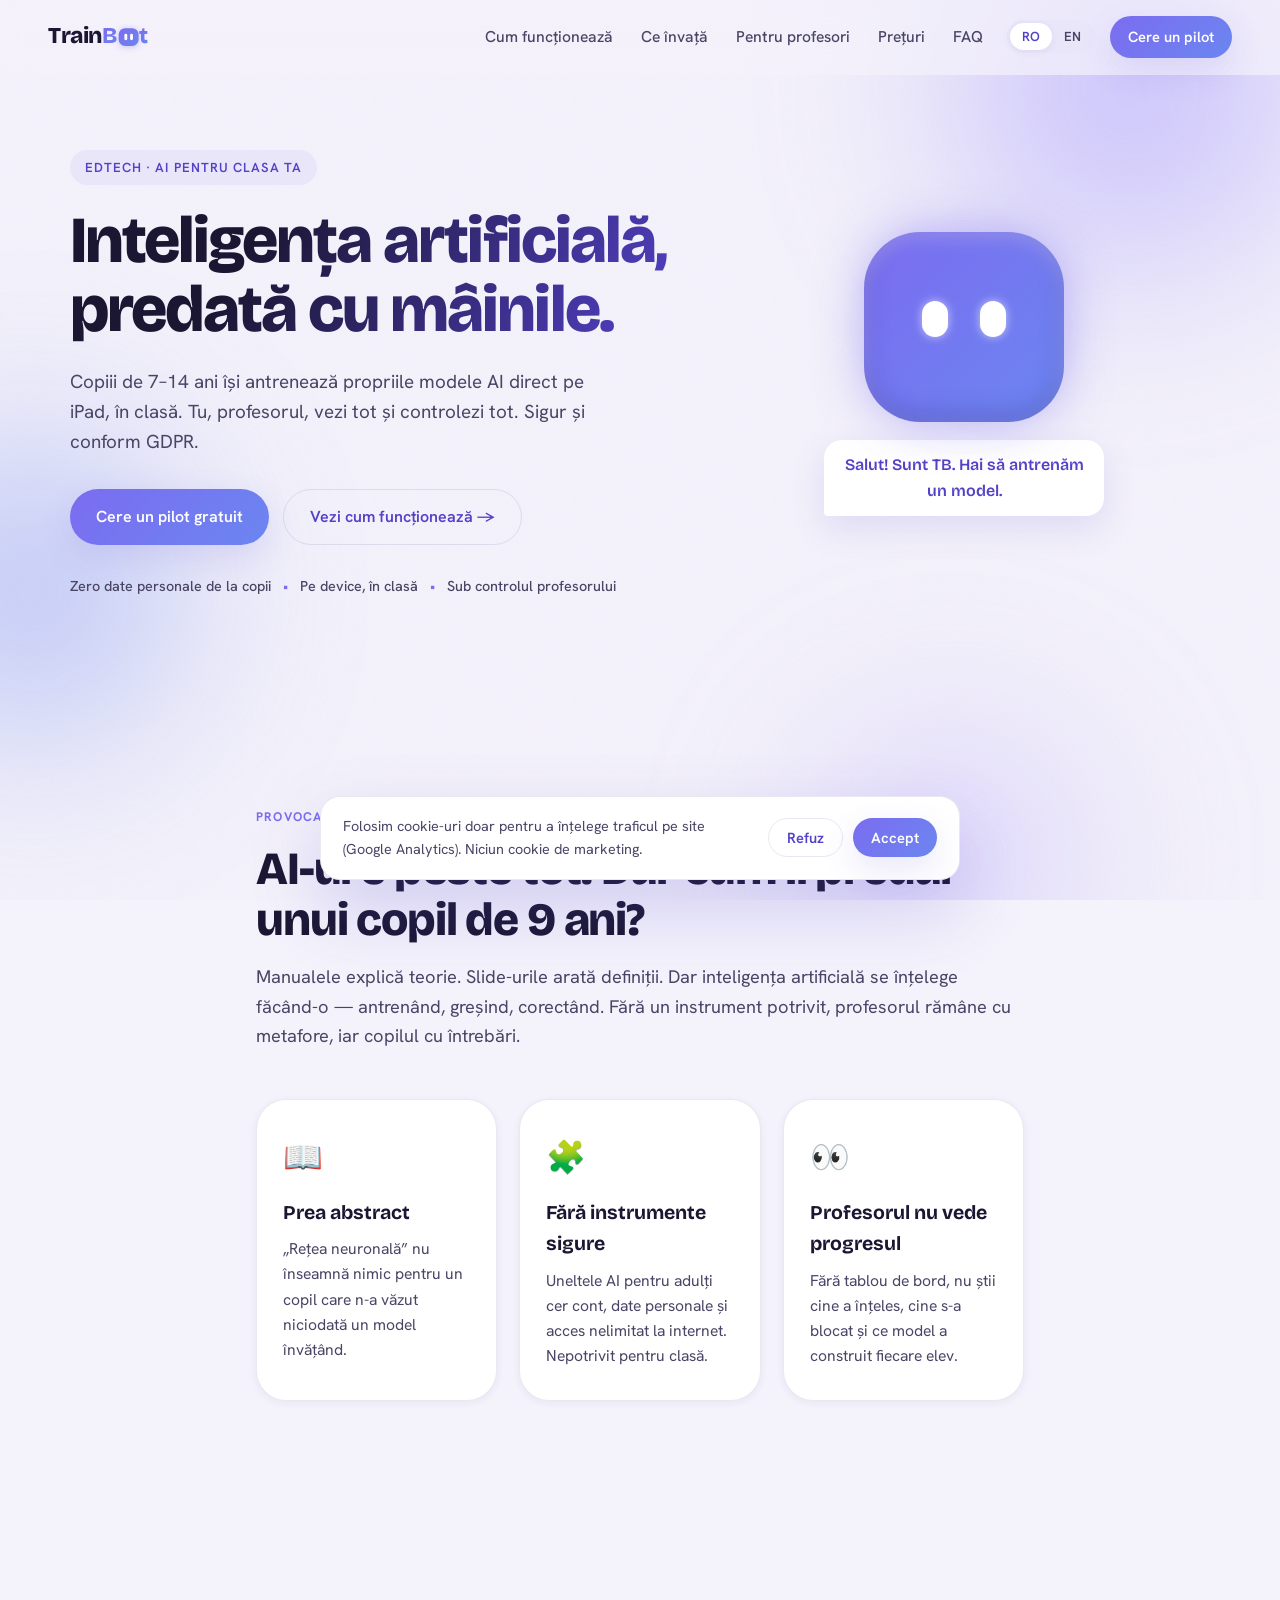
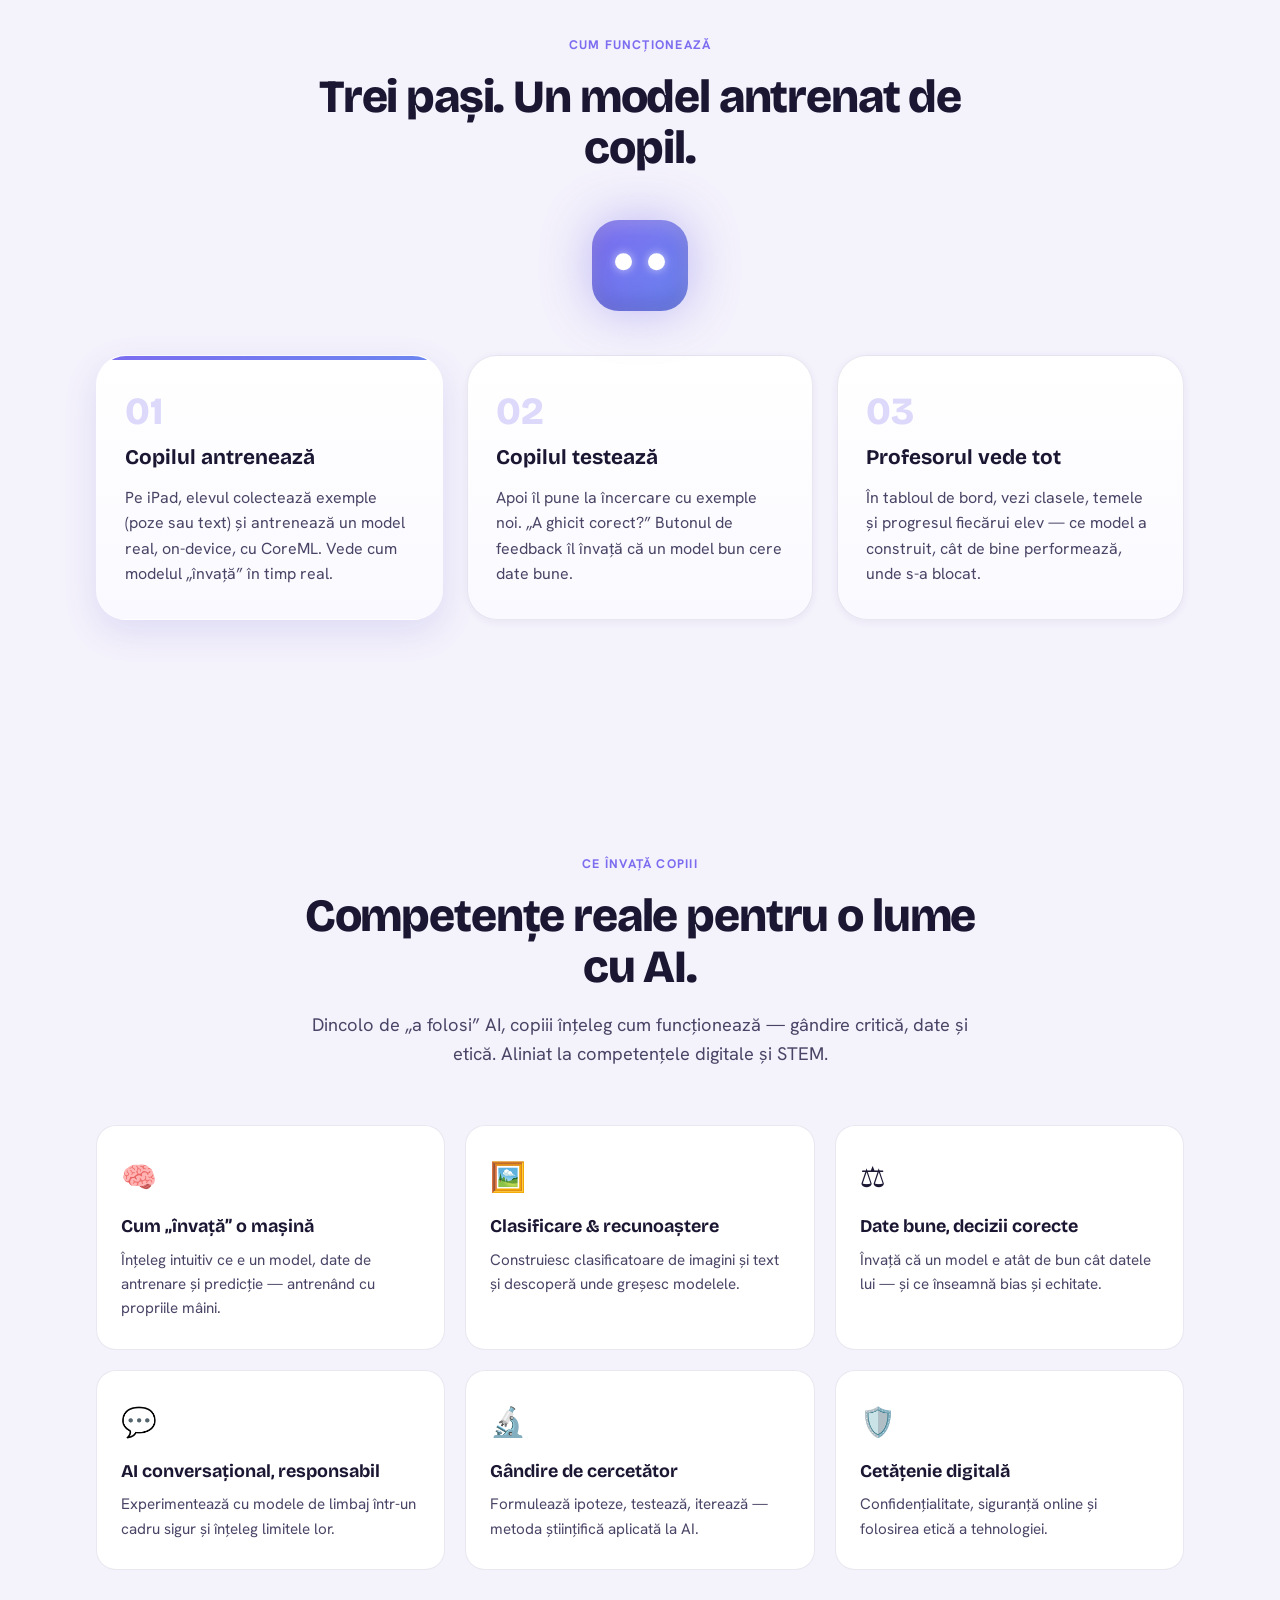
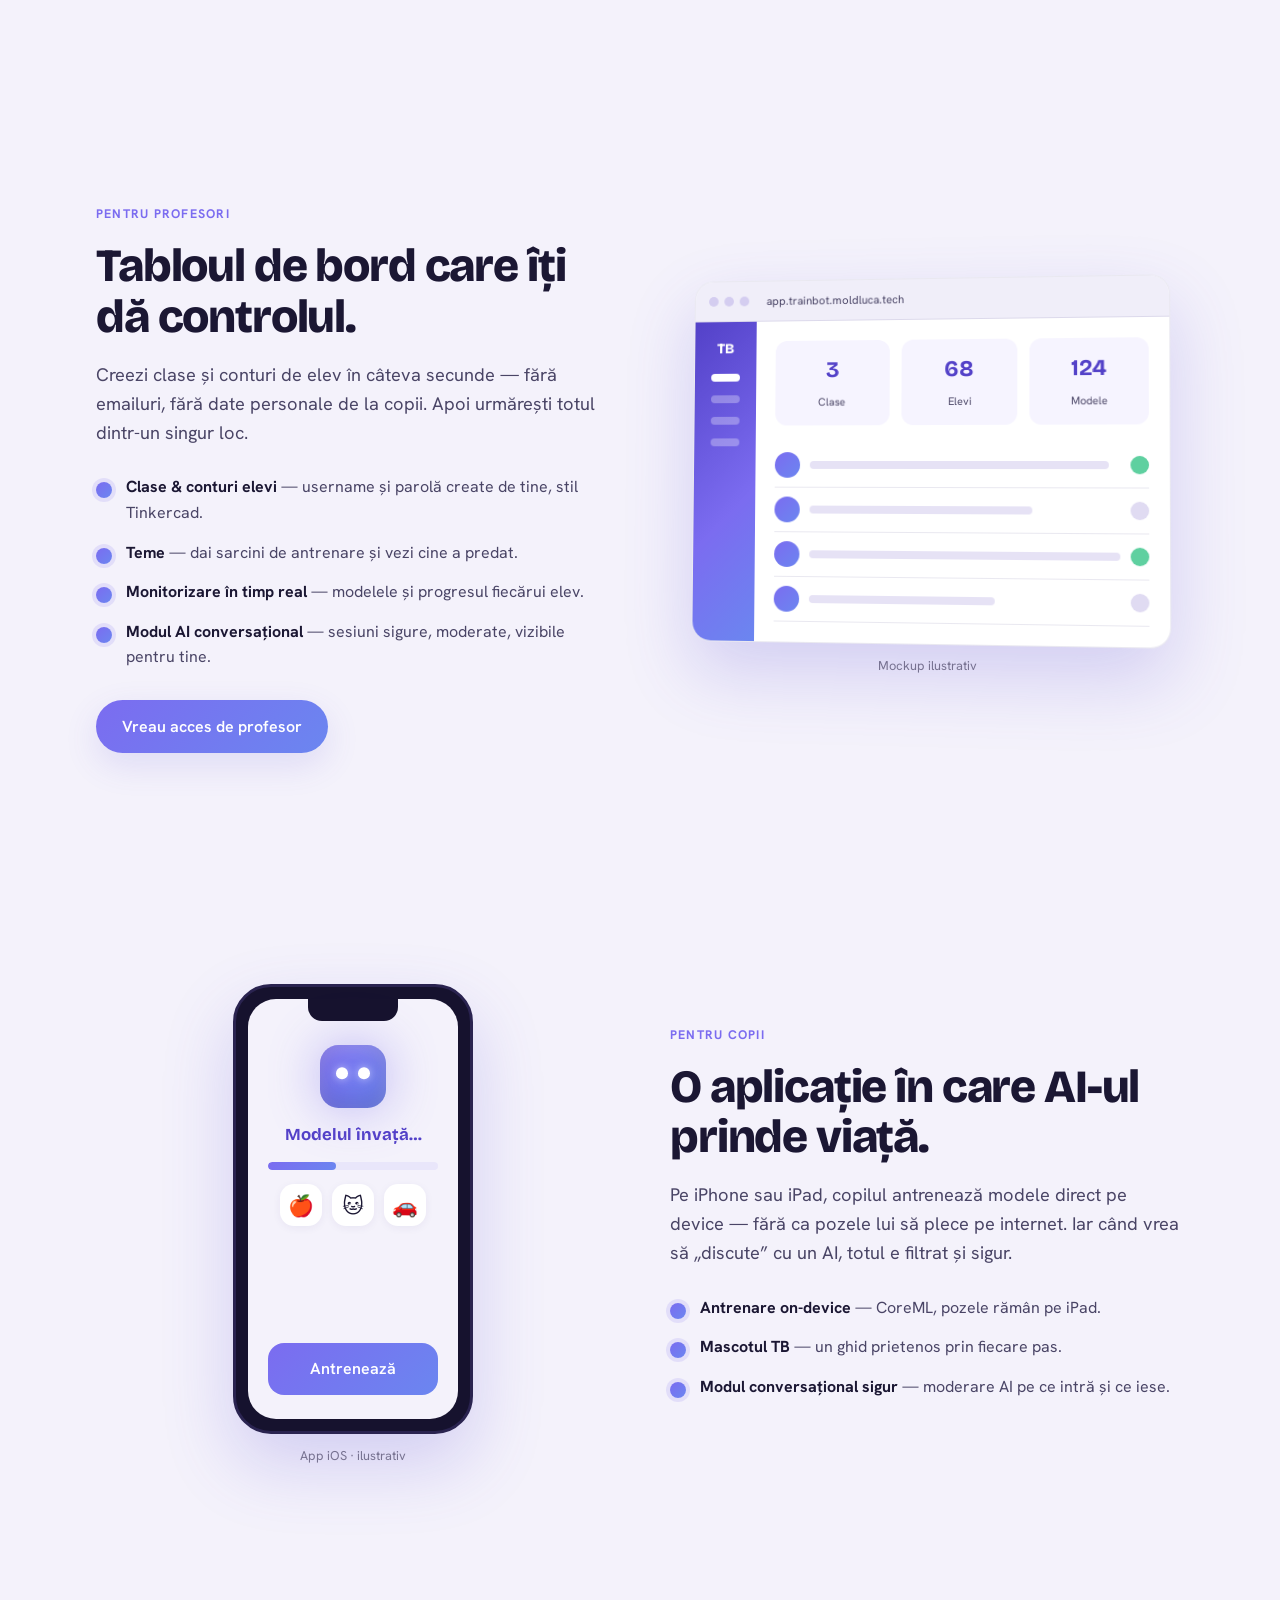
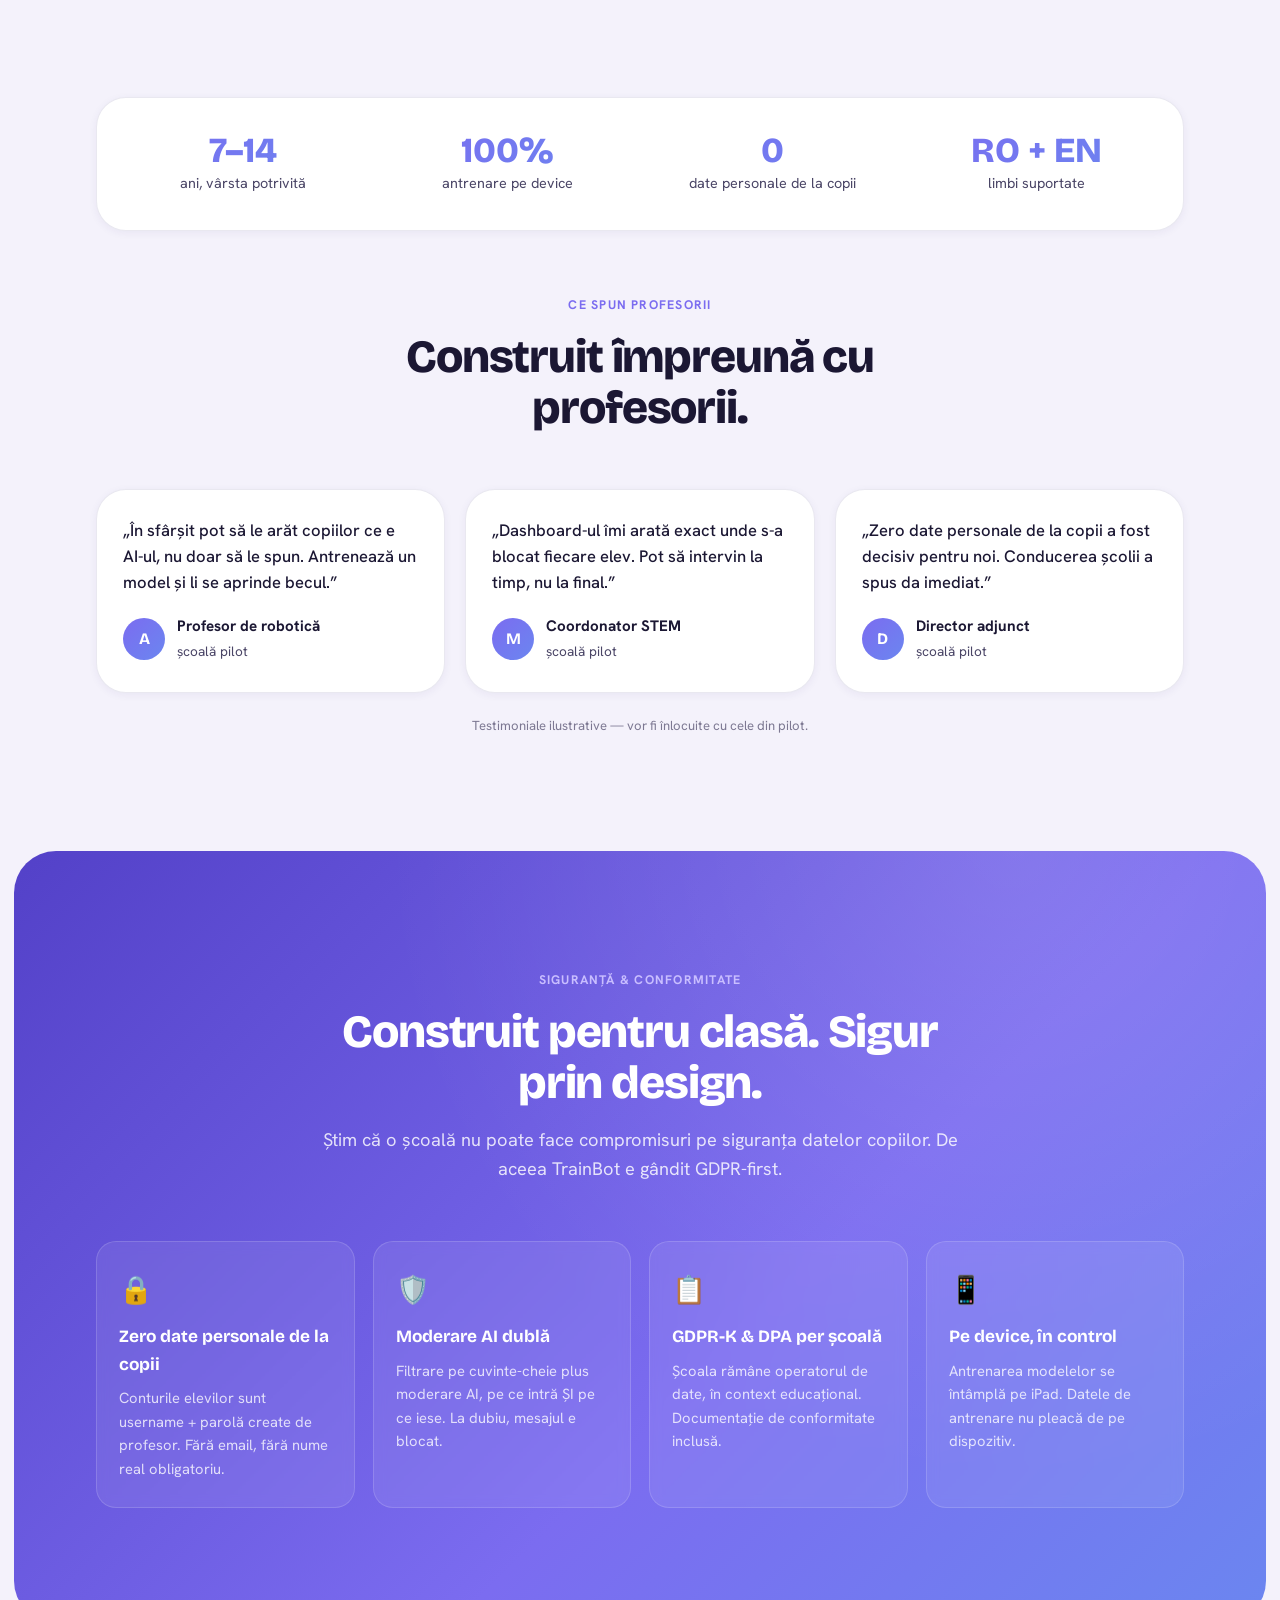
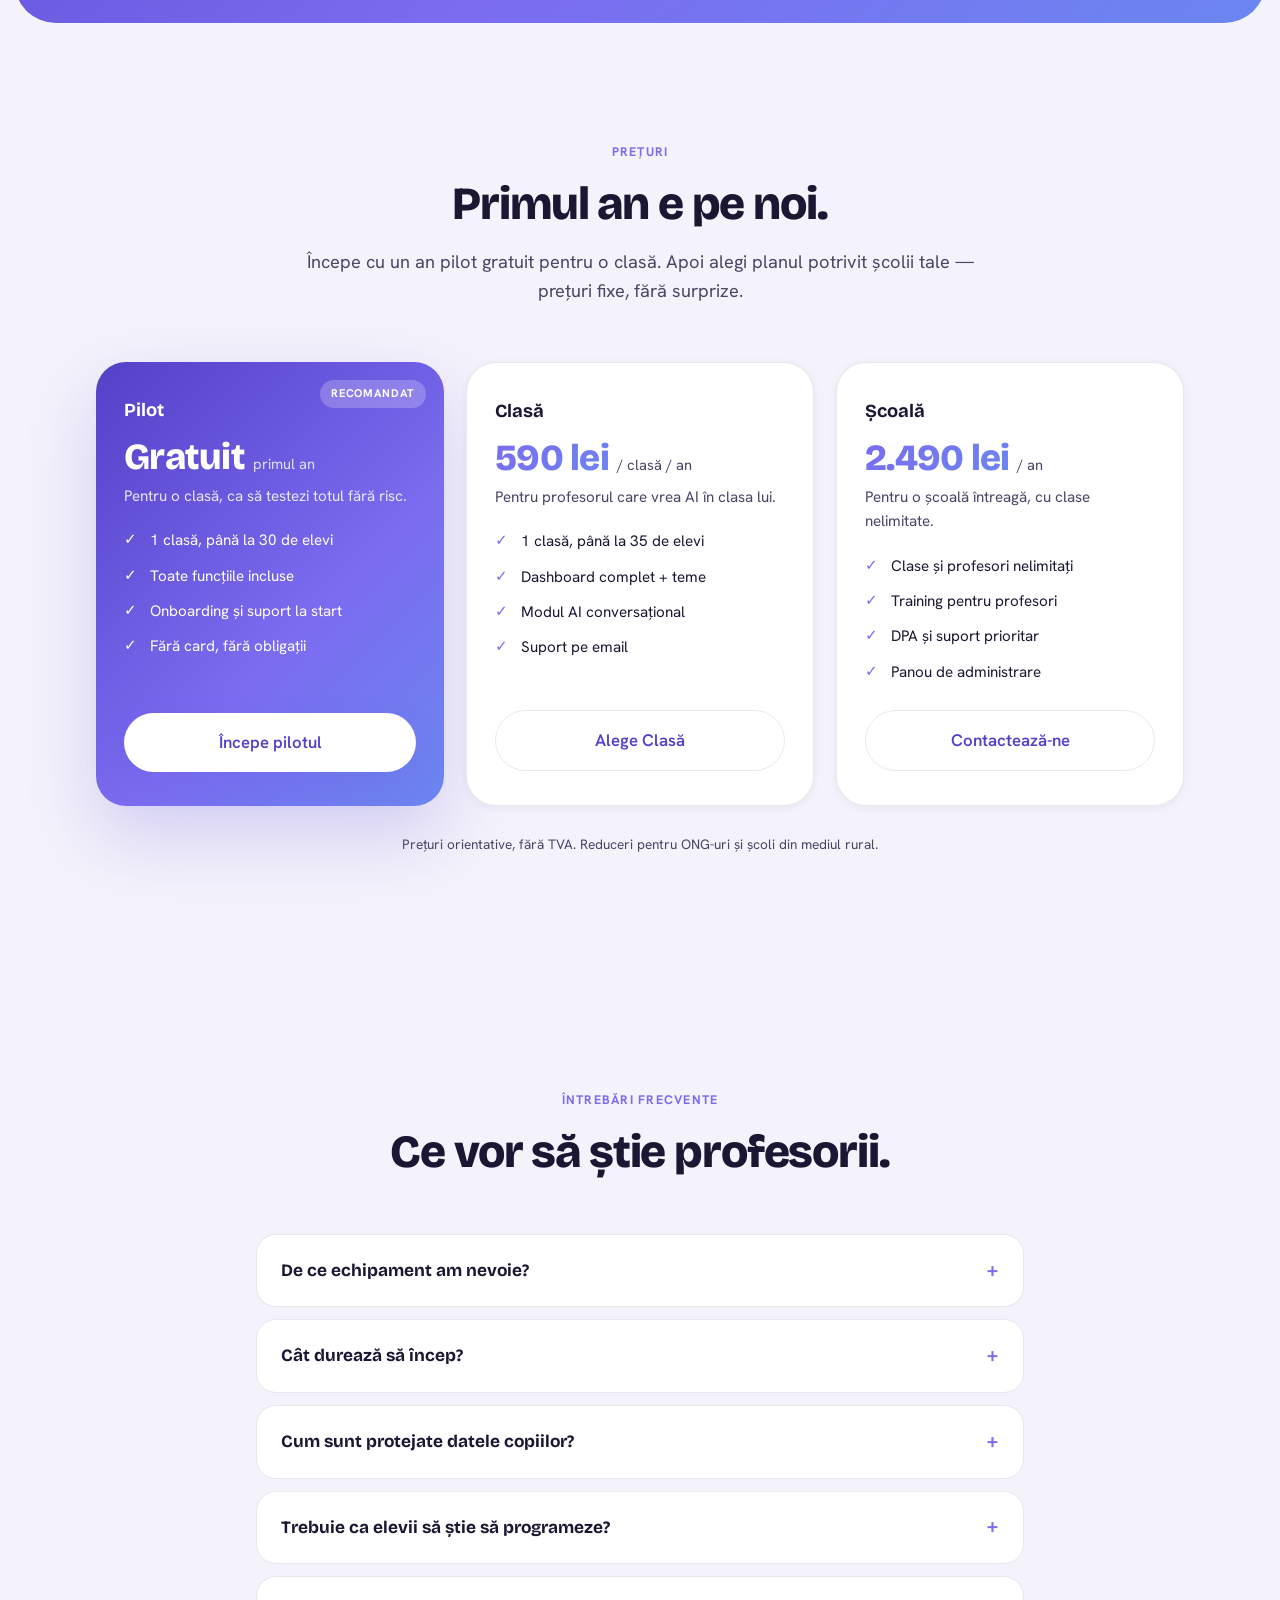
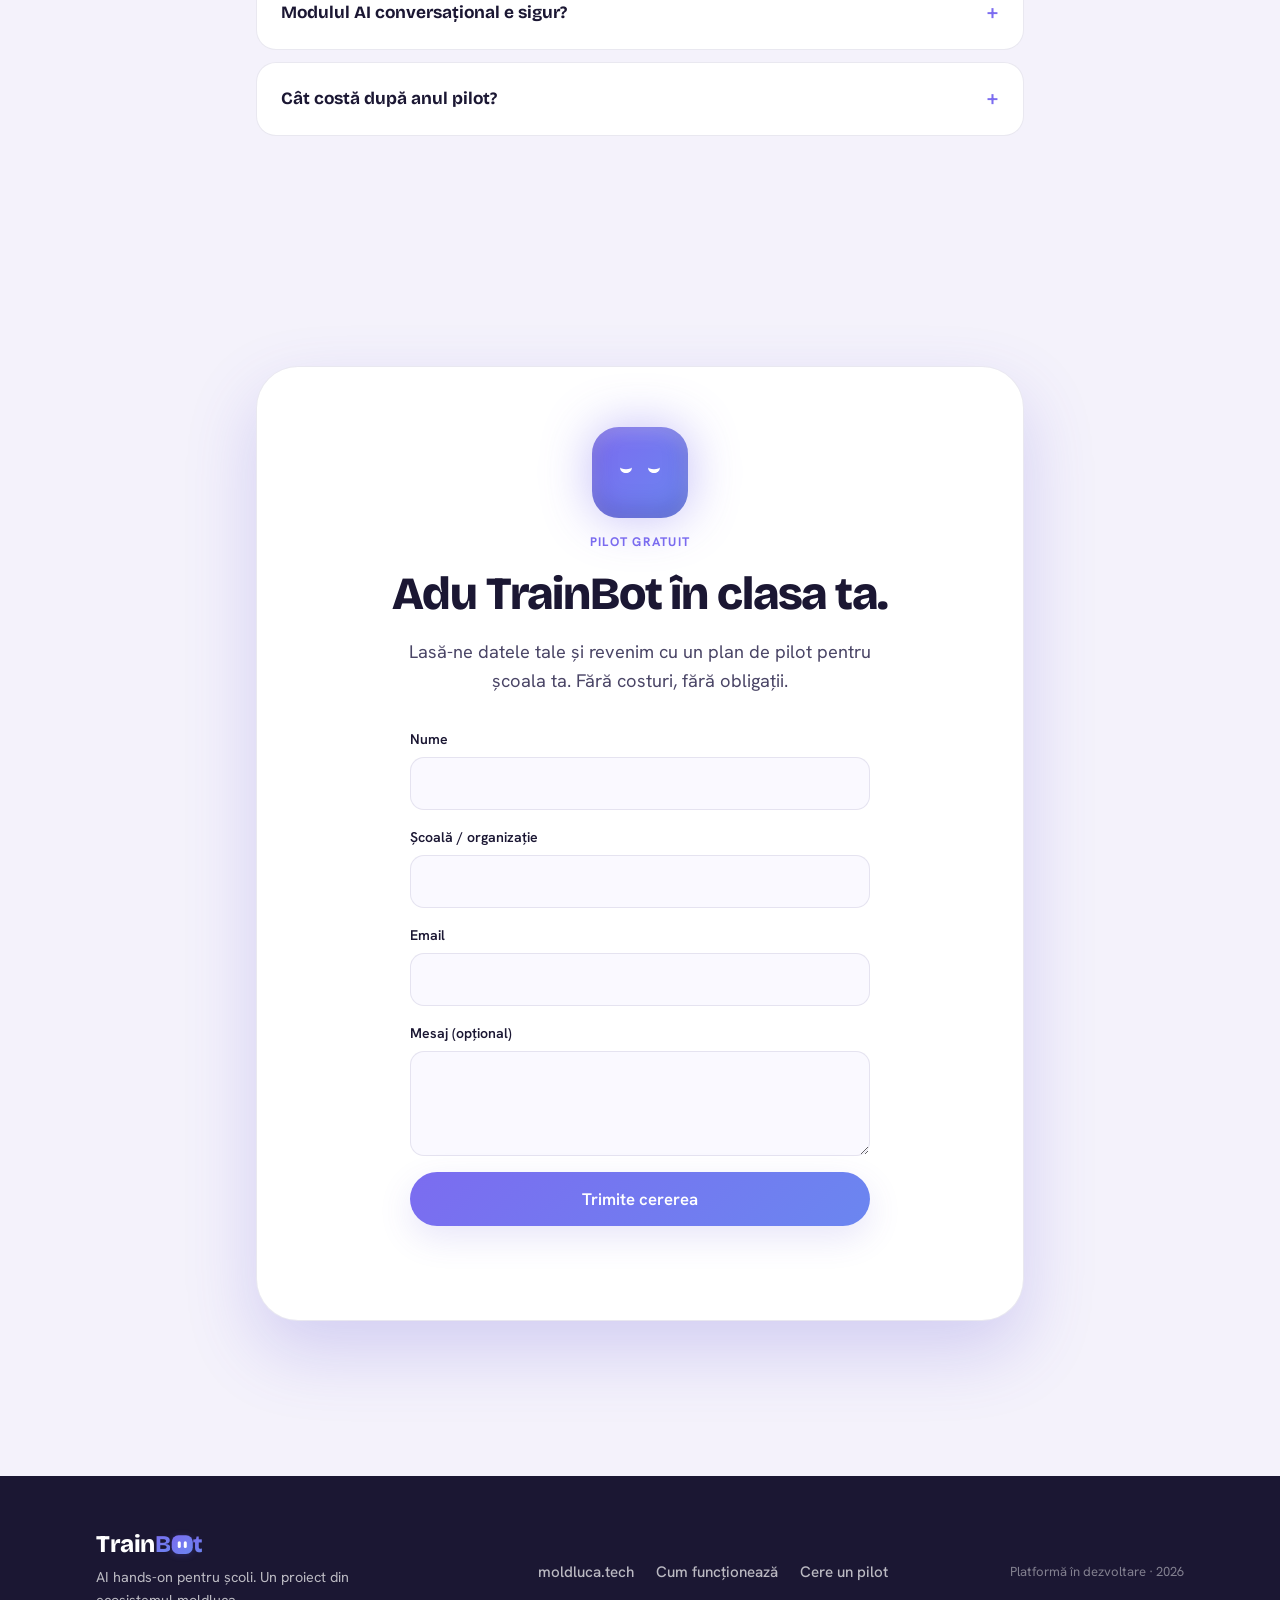
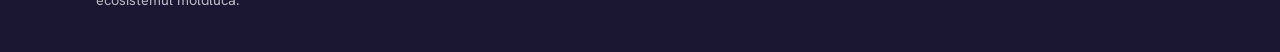
==== commit a915c4d3: "Adaugă: Ce învață copiii, dovadă socială, FAQ, SEO + cookie consent - Secțiune "Ce învață copiii" (6" ====
--- a/index.html
+++ b/index.html
@@ -13,6 +13,25 @@
   <meta property="og:type" content="website" />
   <meta property="og:url" content="https://trainbot.moldluca.tech" />
   <meta property="og:image" content="https://trainbot.moldluca.tech/images/og-image.png" />
+  <meta property="og:locale" content="ro_RO" />
+  <meta name="twitter:card" content="summary_large_image" />
+
+  <link rel="canonical" href="https://trainbot.moldluca.tech/" />
+
+  <script type="application/ld+json">
+  {
+    "@context": "https://schema.org",
+    "@type": "SoftwareApplication",
+    "name": "TrainBot",
+    "applicationCategory": "EducationalApplication",
+    "operatingSystem": "iOS, Web",
+    "url": "https://trainbot.moldluca.tech",
+    "description": "Platformă EdTech prin care copiii de 7-14 ani antrenează propriile modele AI în clasă, sigur și conform GDPR, sub controlul profesorului.",
+    "audience": { "@type": "EducationalAudience", "educationalRole": "teacher" },
+    "offers": { "@type": "Offer", "price": "0", "priceCurrency": "RON", "description": "Pilot gratuit primul an" },
+    "inLanguage": ["ro", "en"]
+  }
+  </script>
 
   <link rel="icon" href="data:image/svg+xml,<svg xmlns='http://www.w3.org/2000/svg' viewBox='0 0 100 100'><defs><linearGradient id='g' x1='0' y1='0' x2='1' y2='1'><stop offset='0' stop-color='%237B6CF0'/><stop offset='1' stop-color='%236B86F0'/></linearGradient></defs><rect width='100' height='100' rx='26' fill='url(%23g)'/><rect x='34' y='38' width='10' height='24' rx='5' fill='white'/><rect x='56' y='38' width='10' height='24' rx='5' fill='white'/></svg>" />
   <link rel="apple-touch-icon" href="images/icon.svg" />
@@ -41,9 +60,10 @@
 
     <nav class="nav-links">
       <a href="#how" data-i18n="nav.how">Cum funcționează</a>
+      <a href="#learn" data-i18n="nav.learn">Ce învață</a>
       <a href="#teachers" data-i18n="nav.teachers">Pentru profesori</a>
       <a href="#pricing" data-i18n="nav.pricing">Prețuri</a>
-      <a href="#safety" data-i18n="nav.safety">Siguranță</a>
+      <a href="#faq" data-i18n="nav.faq">FAQ</a>
     </nav>
 
     <div class="nav-actions">
@@ -147,6 +167,25 @@
           <h3 data-i18n="how.s3t">Profesorul vede tot</h3>
           <p data-i18n="how.s3p">În tabloul de bord, vezi clasele, temele și progresul fiecărui elev — ce model a construit, cât de bine performează, unde s-a blocat.</p>
         </article>
+      </div>
+    </div>
+  </section>
+
+  <!-- ============ CE ÎNVAȚĂ COPIII ============ -->
+  <section class="section learn" id="learn">
+    <div class="container">
+      <div class="section-head center">
+        <span class="section-tag" data-i18n="learn.tag">Ce învață copiii</span>
+        <h2 class="section-title" data-i18n="learn.title">Competențe reale pentru o lume cu AI.</h2>
+        <p class="section-lead" data-i18n="learn.lead">Dincolo de „a folosi" AI, copiii înțeleg cum funcționează — gândire critică, date și etică. Aliniat la competențele digitale și STEM.</p>
+      </div>
+      <div class="learn-grid">
+        <div class="learn-card"><span class="learn-ic">🧠</span><h3 data-i18n="learn.c1t">Cum „învață" o mașină</h3><p data-i18n="learn.c1p">Înțeleg intuitiv ce e un model, date de antrenare și predicție — antrenând cu propriile mâini.</p></div>
+        <div class="learn-card"><span class="learn-ic">🖼️</span><h3 data-i18n="learn.c2t">Clasificare &amp; recunoaștere</h3><p data-i18n="learn.c2p">Construiesc clasificatoare de imagini și text și descoperă unde greșesc modelele.</p></div>
+        <div class="learn-card"><span class="learn-ic">⚖️</span><h3 data-i18n="learn.c3t">Date bune, decizii corecte</h3><p data-i18n="learn.c3p">Învață că un model e atât de bun cât datele lui — și ce înseamnă bias și echitate.</p></div>
+        <div class="learn-card"><span class="learn-ic">💬</span><h3 data-i18n="learn.c4t">AI conversațional, responsabil</h3><p data-i18n="learn.c4p">Experimentează cu modele de limbaj într-un cadru sigur și înțeleg limitele lor.</p></div>
+        <div class="learn-card"><span class="learn-ic">🔬</span><h3 data-i18n="learn.c5t">Gândire de cercetător</h3><p data-i18n="learn.c5p">Formulează ipoteze, testează, iterează — metoda științifică aplicată la AI.</p></div>
+        <div class="learn-card"><span class="learn-ic">🛡️</span><h3 data-i18n="learn.c6t">Cetățenie digitală</h3><p data-i18n="learn.c6p">Confidențialitate, siguranță online și folosirea etică a tehnologiei.</p></div>
       </div>
     </div>
   </section>
@@ -226,6 +265,38 @@
     </div>
   </section>
 
+  <!-- ============ DOVADĂ SOCIALĂ ============ -->
+  <section class="section proof" id="proof">
+    <div class="container">
+      <div class="proof-stats">
+        <div class="proof-stat"><b data-i18n="proof.s1n">7–14</b><span data-i18n="proof.s1l">ani, vârsta potrivită</span></div>
+        <div class="proof-stat"><b data-i18n="proof.s2n">100%</b><span data-i18n="proof.s2l">antrenare pe device</span></div>
+        <div class="proof-stat"><b data-i18n="proof.s3n">0</b><span data-i18n="proof.s3l">date personale de la copii</span></div>
+        <div class="proof-stat"><b data-i18n="proof.s4n">RO + EN</b><span data-i18n="proof.s4l">limbi suportate</span></div>
+      </div>
+
+      <div class="section-head center" style="margin-top:60px">
+        <span class="section-tag" data-i18n="proof.tag">Ce spun profesorii</span>
+        <h2 class="section-title" data-i18n="proof.title">Construit împreună cu profesorii.</h2>
+      </div>
+      <div class="proof-grid">
+        <figure class="proof-card">
+          <blockquote data-i18n="proof.q1">„În sfârșit pot să le arăt copiilor ce e AI-ul, nu doar să le spun. Antrenează un model și li se aprinde becul."</blockquote>
+          <figcaption><span class="proof-av">A</span><span><b data-i18n="proof.a1n">Profesor de robotică</b><i data-i18n="proof.a1r">școală pilot</i></span></figcaption>
+        </figure>
+        <figure class="proof-card">
+          <blockquote data-i18n="proof.q2">„Dashboard-ul îmi arată exact unde s-a blocat fiecare elev. Pot să intervin la timp, nu la final."</blockquote>
+          <figcaption><span class="proof-av">M</span><span><b data-i18n="proof.a2n">Coordonator STEM</b><i data-i18n="proof.a2r">școală pilot</i></span></figcaption>
+        </figure>
+        <figure class="proof-card">
+          <blockquote data-i18n="proof.q3">„Zero date personale de la copii a fost decisiv pentru noi. Conducerea școlii a spus da imediat."</blockquote>
+          <figcaption><span class="proof-av">D</span><span><b data-i18n="proof.a3n">Director adjunct</b><i data-i18n="proof.a3r">școală pilot</i></span></figcaption>
+        </figure>
+      </div>
+      <p class="proof-note" data-i18n="proof.note">Testimoniale ilustrative — vor fi înlocuite cu cele din pilot.</p>
+    </div>
+  </section>
+
   <!-- ============ SAFETY / GDPR (dark) ============ -->
   <section class="section safety" id="safety">
     <div class="container">
@@ -316,6 +387,24 @@
     </div>
   </section>
 
+  <!-- ============ FAQ ============ -->
+  <section class="section faq" id="faq">
+    <div class="container narrow">
+      <div class="section-head center">
+        <span class="section-tag" data-i18n="faq.tag">Întrebări frecvente</span>
+        <h2 class="section-title" data-i18n="faq.title">Ce vor să știe profesorii.</h2>
+      </div>
+      <div class="faq-list">
+        <details class="faq-item"><summary data-i18n="faq.q1">De ce echipament am nevoie?</summary><p data-i18n="faq.a1">Un iPad sau iPhone (iOS 17+) per grup de elevi și un calculator/tabletă pentru tabloul de bord al profesorului. Funcționează și cu un singur iPad partajat în clasă.</p></details>
+        <details class="faq-item"><summary data-i18n="faq.q2">Cât durează să încep?</summary><p data-i18n="faq.a2">Sub 15 minute. Creezi o clasă, generezi conturile elevilor și dai prima temă. Te ajutăm la onboarding în pilot.</p></details>
+        <details class="faq-item"><summary data-i18n="faq.q3">Cum sunt protejate datele copiilor?</summary><p data-i18n="faq.a3">Conturile elevilor sunt username + parolă create de tine, fără email sau date personale. Antrenarea modelelor se face pe device. Suntem gândiți GDPR-first, cu DPA per școală.</p></details>
+        <details class="faq-item"><summary data-i18n="faq.q4">Trebuie ca elevii să știe să programeze?</summary><p data-i18n="faq.a4">Nu. Totul e vizual și practic — antrenezi modele cu exemple, fără cod. Potrivit de la 7 ani.</p></details>
+        <details class="faq-item"><summary data-i18n="faq.q5">Modulul AI conversațional e sigur?</summary><p data-i18n="faq.a5">Da. Fiecare mesaj trece prin filtrare pe cuvinte-cheie plus moderare AI, pe ce intră și ce iese. La dubiu, mesajul e blocat. Profesorul vede sesiunile.</p></details>
+        <details class="faq-item"><summary data-i18n="faq.q6">Cât costă după anul pilot?</summary><p data-i18n="faq.a6">Prețuri fixe: 590 lei/clasă/an sau 2.490 lei/an pentru toată școala. Reduceri pentru ONG-uri și școli din mediul rural.</p></details>
+      </div>
+    </div>
+  </section>
+
   <!-- ============ CTA / PILOT FORM ============ -->
   <section class="section pilot" id="pilot">
     <div class="container narrow">
@@ -374,6 +463,15 @@
     </div>
   </footer>
 
+  <!-- ============ COOKIE CONSENT ============ -->
+  <div class="cookie-banner" id="cookieBanner" hidden>
+    <p data-i18n="cookie.text">Folosim cookie-uri doar pentru a înțelege traficul pe site (Google Analytics). Niciun cookie de marketing.</p>
+    <div class="cookie-actions">
+      <button class="btn btn-ghost btn-sm" id="cookieReject" data-i18n="cookie.reject">Refuz</button>
+      <button class="btn btn-primary btn-sm" id="cookieAccept" data-i18n="cookie.accept">Accept</button>
+    </div>
+  </div>
+
   <script src="script.js"></script>
 </body>
 </html>
--- a/styles.css
+++ b/styles.css
@@ -396,6 +396,57 @@
 .footer-links a:hover { color: var(--purple-blue); }
 .footer-meta { font-size: .82rem; color: rgba(255,255,255,.45); }
 
+/* ---------- LEARN (ce învață copiii) ---------- */
+.learn-grid { display: grid; grid-template-columns: repeat(3, 1fr); gap: 20px; }
+.learn-card { background: var(--white); border: 1px solid var(--line); border-radius: var(--r-md); padding: 28px 24px; transition: transform .3s, box-shadow .3s; }
+.learn-card:hover { transform: translateY(-5px); box-shadow: var(--shadow-md); }
+.learn-ic { font-size: 1.8rem; display: block; margin-bottom: 12px; }
+.learn-card h3 { font-family: var(--font-display); font-weight: 700; font-size: 1.12rem; margin-bottom: 7px; }
+.learn-card p { color: var(--ink-soft); font-size: .95rem; }
+
+/* ---------- PROOF (dovadă socială) ---------- */
+.proof-stats {
+  display: grid; grid-template-columns: repeat(4, 1fr); gap: 20px;
+  background: var(--white); border: 1px solid var(--line); border-radius: var(--r-lg);
+  padding: 34px 24px; box-shadow: var(--shadow-sm);
+}
+.proof-stat { text-align: center; }
+.proof-stat b { font-family: var(--font-display); font-weight: 800; font-size: 2.2rem; display: block; background: var(--grad); -webkit-background-clip: text; background-clip: text; -webkit-text-fill-color: transparent; line-height: 1.1; }
+.proof-stat span { font-size: .9rem; color: var(--ink-soft); }
+.proof-grid { display: grid; grid-template-columns: repeat(3, 1fr); gap: 20px; }
+.proof-card { background: var(--white); border: 1px solid var(--line); border-radius: var(--r-lg); padding: 28px 26px; box-shadow: var(--shadow-sm); display: flex; flex-direction: column; gap: 18px; }
+.proof-card blockquote { font-size: 1.04rem; line-height: 1.55; color: var(--ink); font-weight: 500; }
+.proof-card figcaption { display: flex; align-items: center; gap: 12px; }
+.proof-av { width: 42px; height: 42px; border-radius: 50%; background: var(--grad); color: #fff; display: grid; place-items: center; font-family: var(--font-display); font-weight: 700; flex-shrink: 0; }
+.proof-card figcaption b { display: block; font-size: .95rem; }
+.proof-card figcaption i { font-style: normal; font-size: .85rem; color: var(--ink-soft); }
+.proof-note { text-align: center; margin-top: 22px; font-size: .82rem; color: var(--ink-soft); opacity: .7; }
+
+/* ---------- FAQ ---------- */
+.faq-list { display: flex; flex-direction: column; gap: 12px; }
+.faq-item { background: var(--white); border: 1px solid var(--line); border-radius: var(--r-md); padding: 4px 24px; transition: box-shadow .3s, border-color .3s; }
+.faq-item[open] { box-shadow: var(--shadow-md); border-color: transparent; }
+.faq-item summary { font-family: var(--font-display); font-weight: 700; font-size: 1.08rem; padding: 18px 30px 18px 0; cursor: pointer; list-style: none; position: relative; outline: none; }
+.faq-item summary::-webkit-details-marker { display: none; }
+.faq-item summary::after { content: "+"; position: absolute; right: 0; top: 50%; transform: translateY(-50%); font-size: 1.6rem; font-weight: 400; color: var(--purple); transition: transform .3s; line-height: 1; }
+.faq-item[open] summary::after { transform: translateY(-50%) rotate(45deg); }
+.faq-item summary:focus-visible { color: var(--purple-deep); }
+.faq-item p { color: var(--ink-soft); padding: 0 0 18px; margin-top: -4px; animation: faqIn .3s ease; }
+@keyframes faqIn { from { opacity: 0; transform: translateY(-6px); } to { opacity: 1; transform: none; } }
+
+/* ---------- COOKIE CONSENT ---------- */
+.cookie-banner {
+  position: fixed; left: 50%; bottom: 20px; transform: translateX(-50%);
+  z-index: 60; width: min(640px, calc(100% - 32px));
+  background: var(--white); border: 1px solid var(--line); border-radius: var(--r-md);
+  box-shadow: var(--shadow-lg); padding: 18px 22px;
+  display: flex; align-items: center; gap: 18px; flex-wrap: wrap;
+  animation: cookieUp .5s cubic-bezier(.2,.8,.2,1);
+}
+@keyframes cookieUp { from { opacity: 0; transform: translate(-50%, 20px); } to { opacity: 1; transform: translateX(-50%); } }
+.cookie-banner p { font-size: .9rem; color: var(--ink-soft); flex: 1; min-width: 220px; margin: 0; }
+.cookie-actions { display: flex; gap: 10px; }
+
 /* ===================== REVEAL ANIMATION ===================== */
 .reveal { opacity: 0; transform: translateY(28px); transition: opacity .7s ease, transform .7s cubic-bezier(.2,.8,.2,1); }
 .reveal.in { opacity: 1; transform: none; }
@@ -414,6 +465,9 @@
   .container.split { grid-template-columns: 1fr; gap: 36px; }
   .container.split.reverse .split-visual { order: 0; }
   .safety-grid { grid-template-columns: 1fr 1fr; }
+  .learn-grid { grid-template-columns: 1fr 1fr; }
+  .proof-stats { grid-template-columns: 1fr 1fr; gap: 28px 20px; }
+  .proof-grid { grid-template-columns: 1fr; max-width: 540px; margin: 0 auto; }
   .price-grid { grid-template-columns: 1fr; max-width: 420px; margin: 0 auto; }
   .price-card.featured { transform: none; }
   .price-card.featured:hover { transform: translateY(-6px); }
@@ -424,6 +478,7 @@
   .mascot-xl { --m: 150px; }
   .nav-actions .btn { display: none; }
   .safety-grid { grid-template-columns: 1fr; }
+  .learn-grid { grid-template-columns: 1fr; }
   .footer-inner { flex-direction: column; text-align: center; align-items: center; }
 }
 
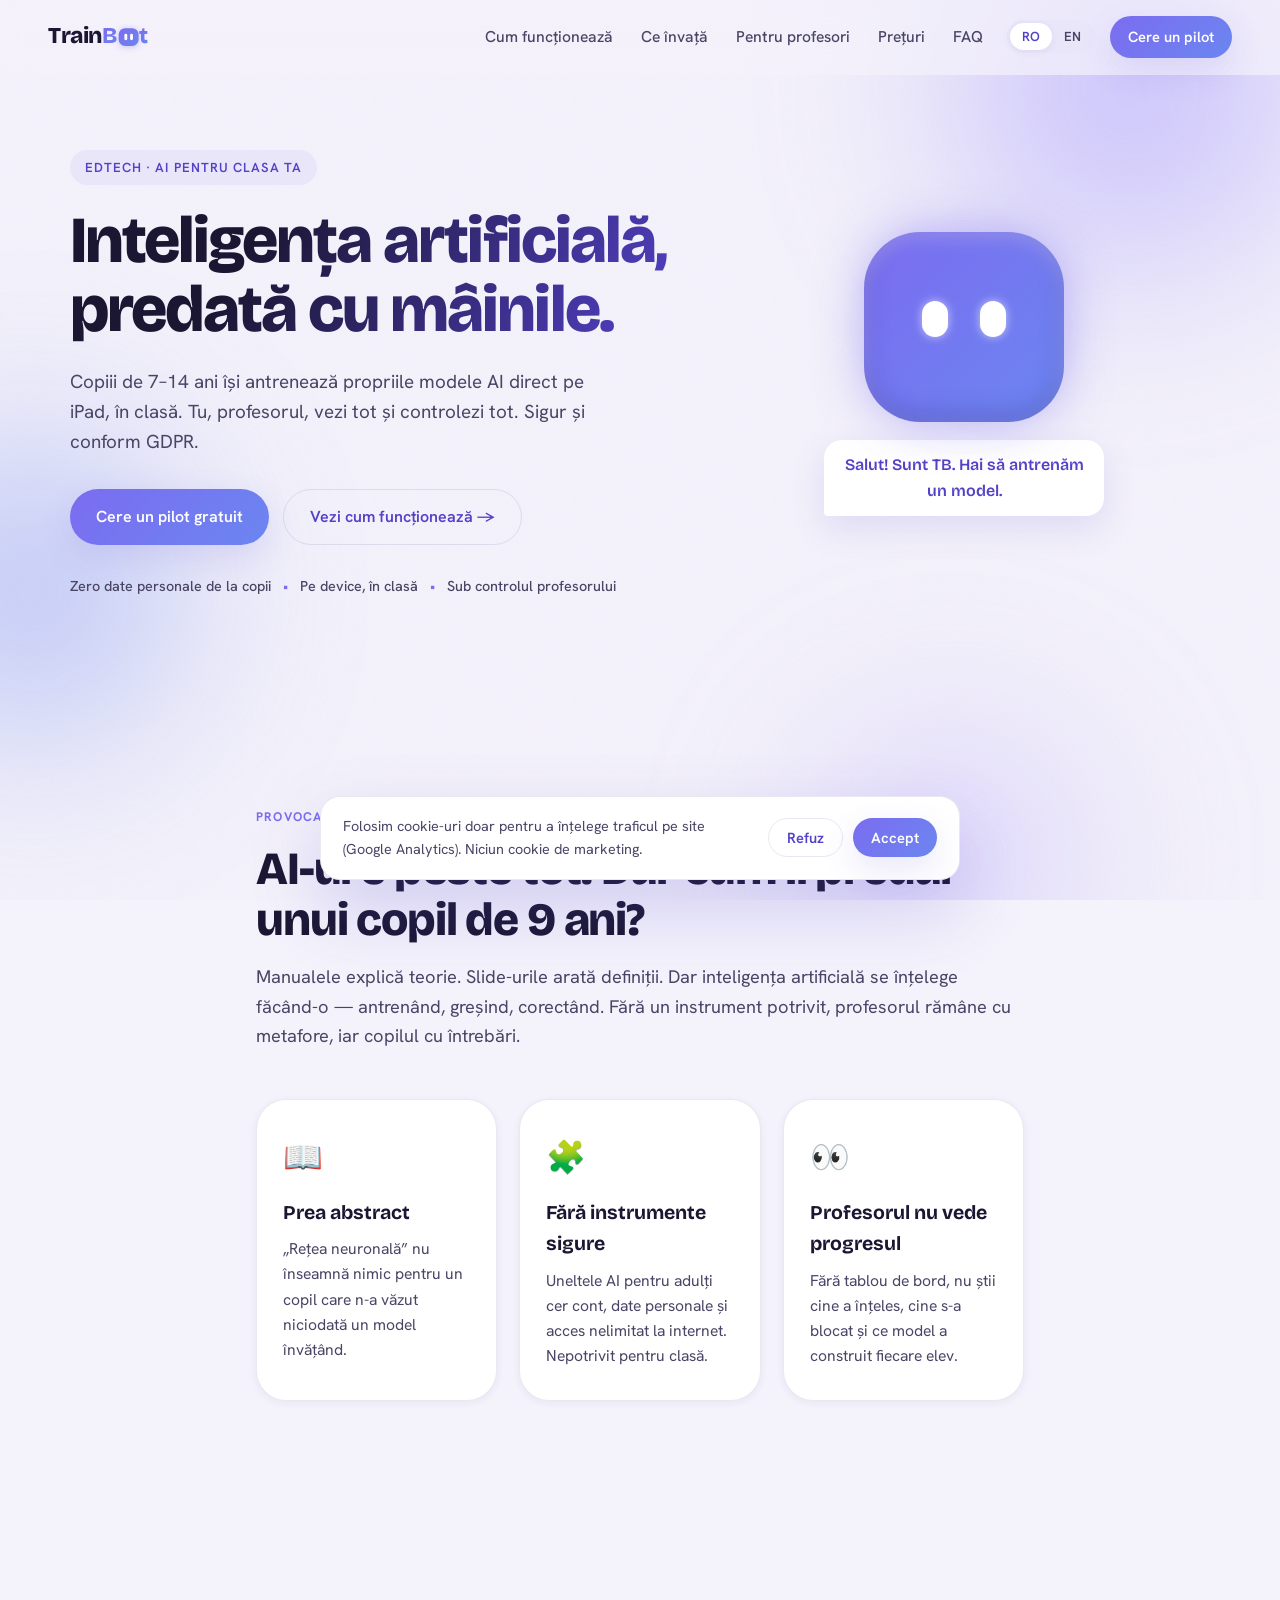
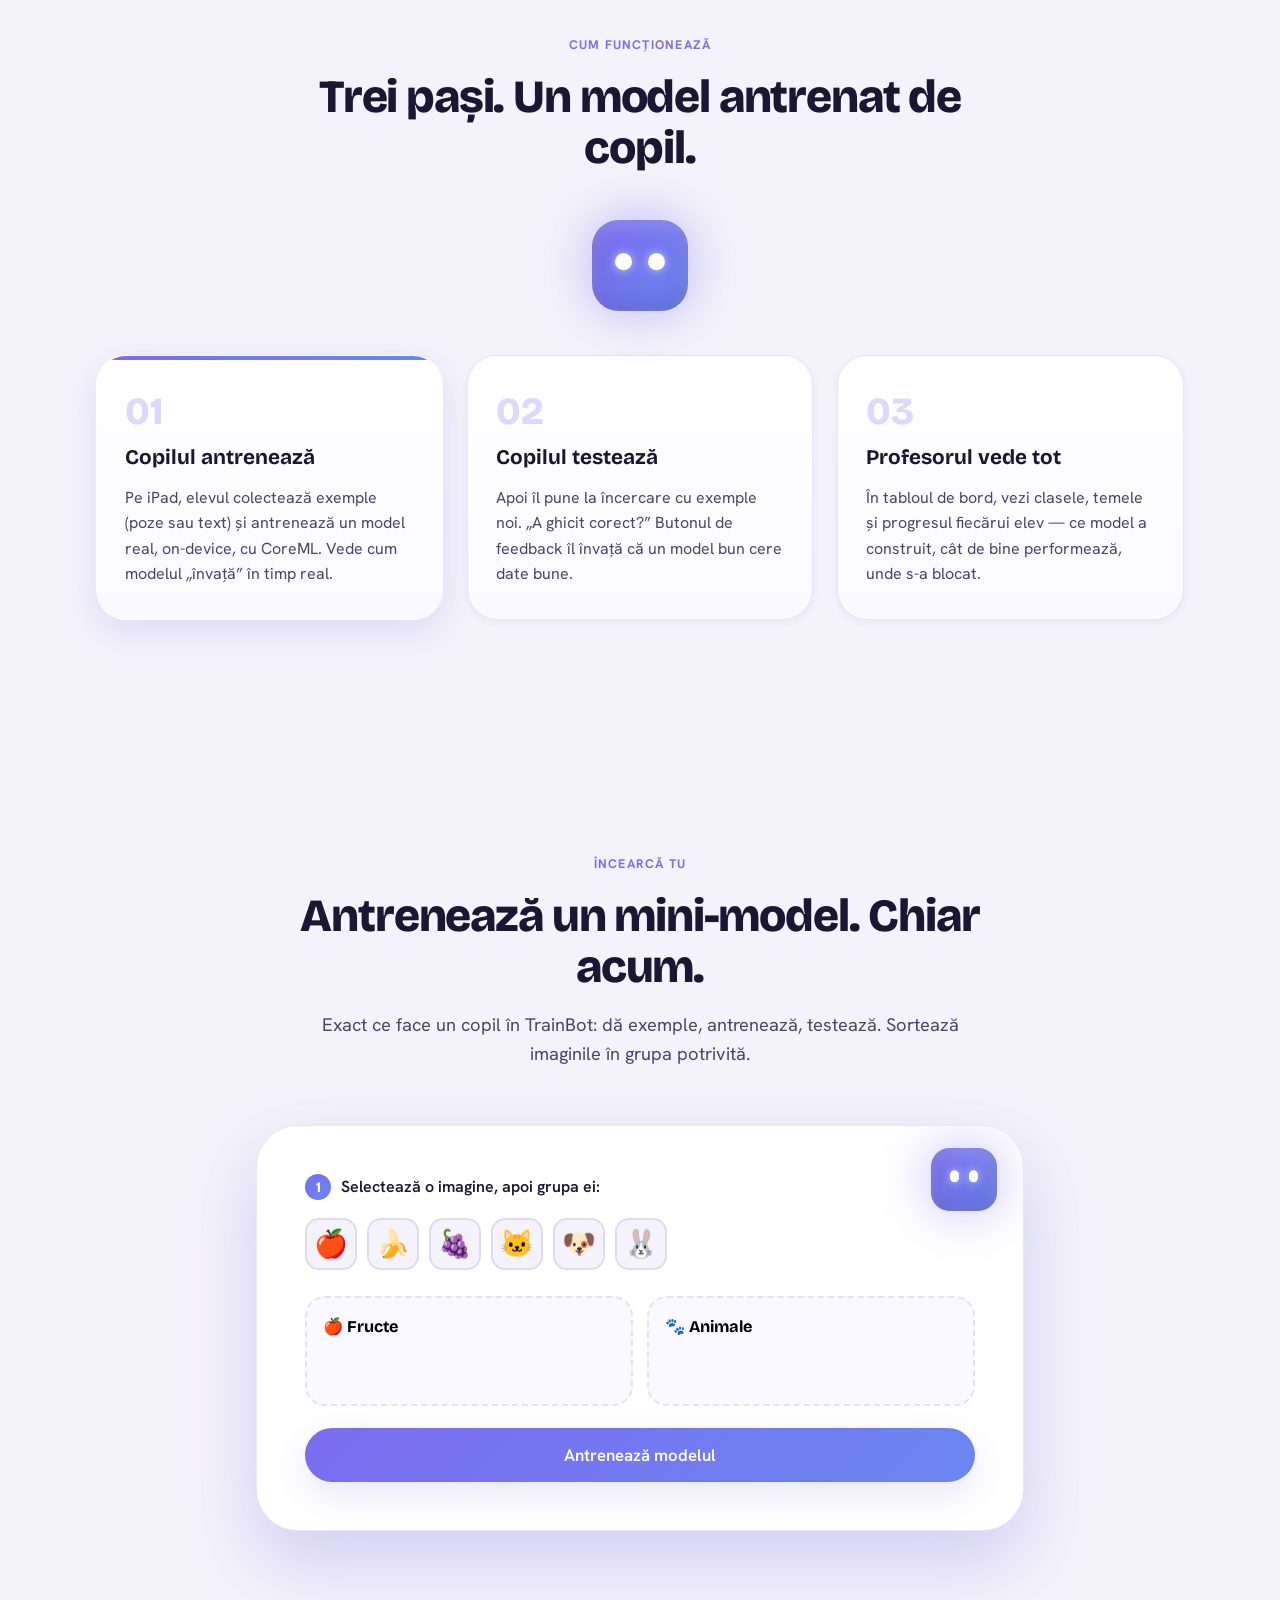
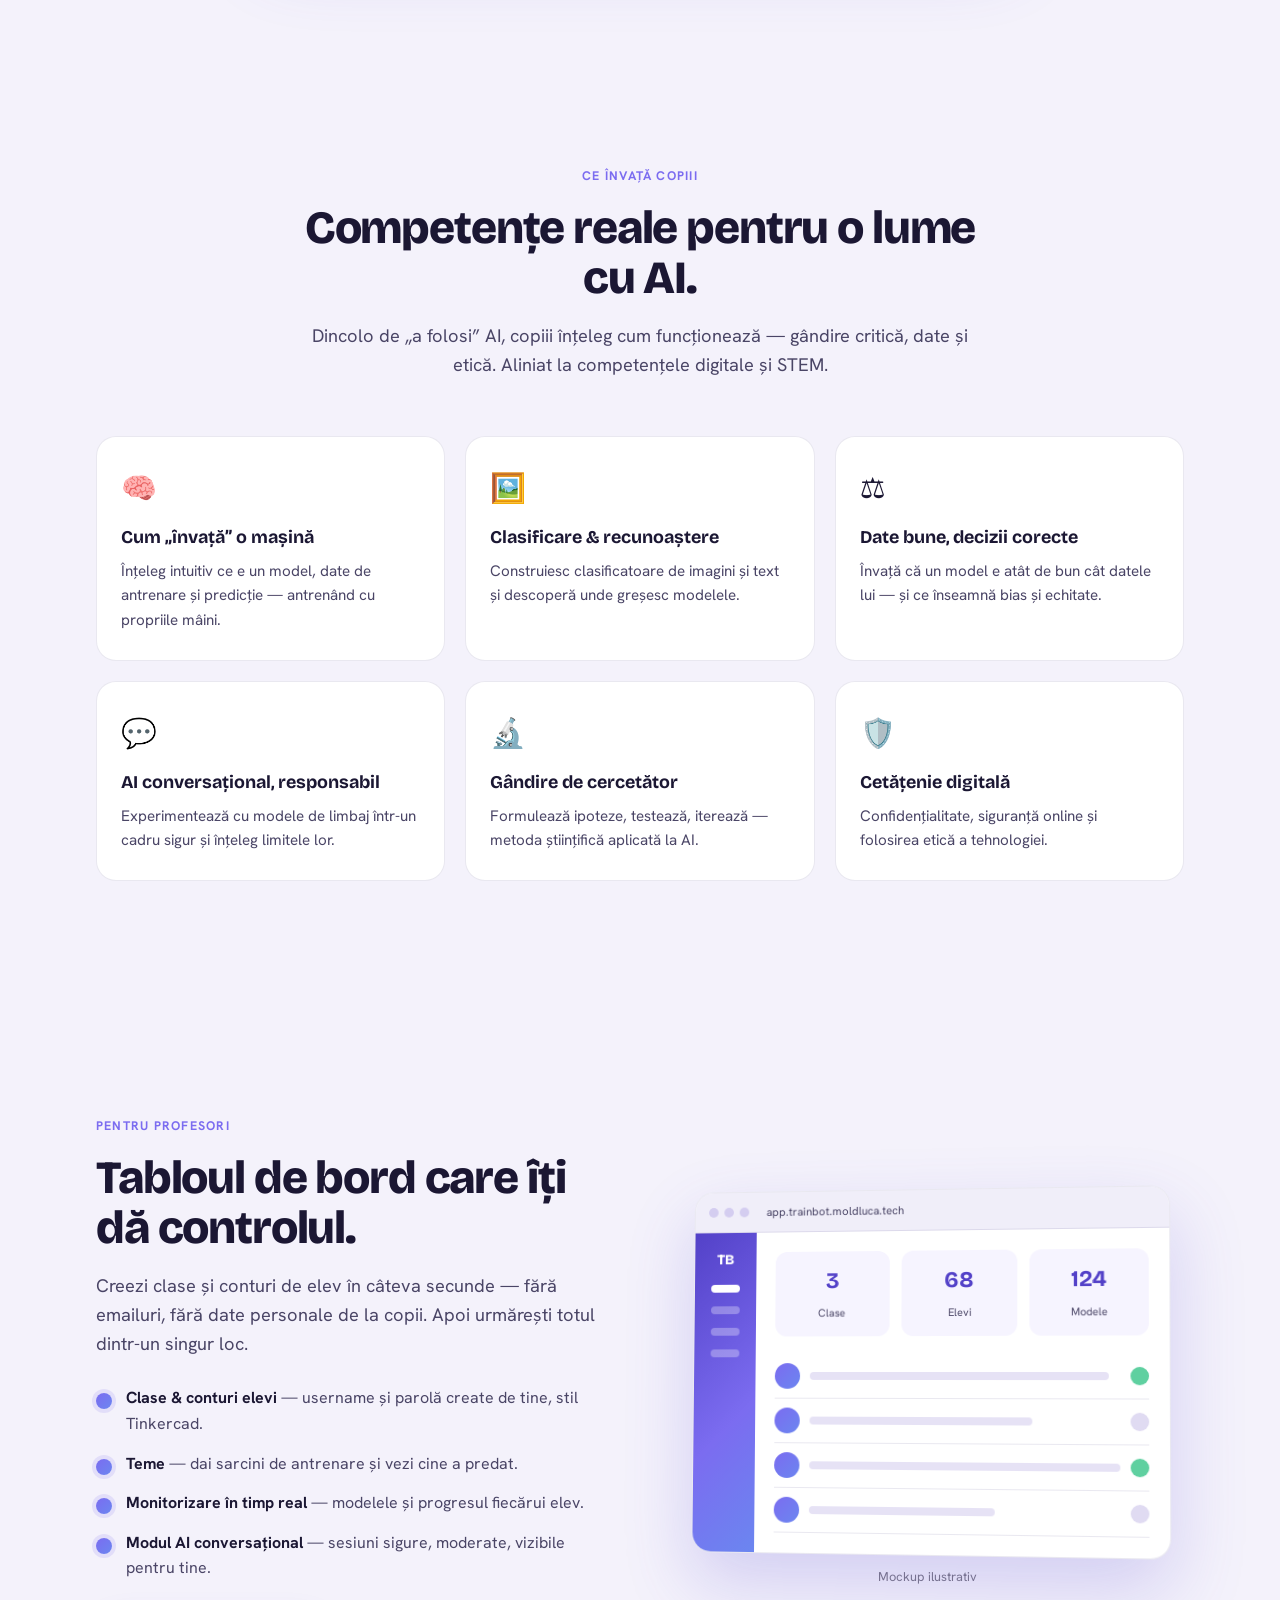
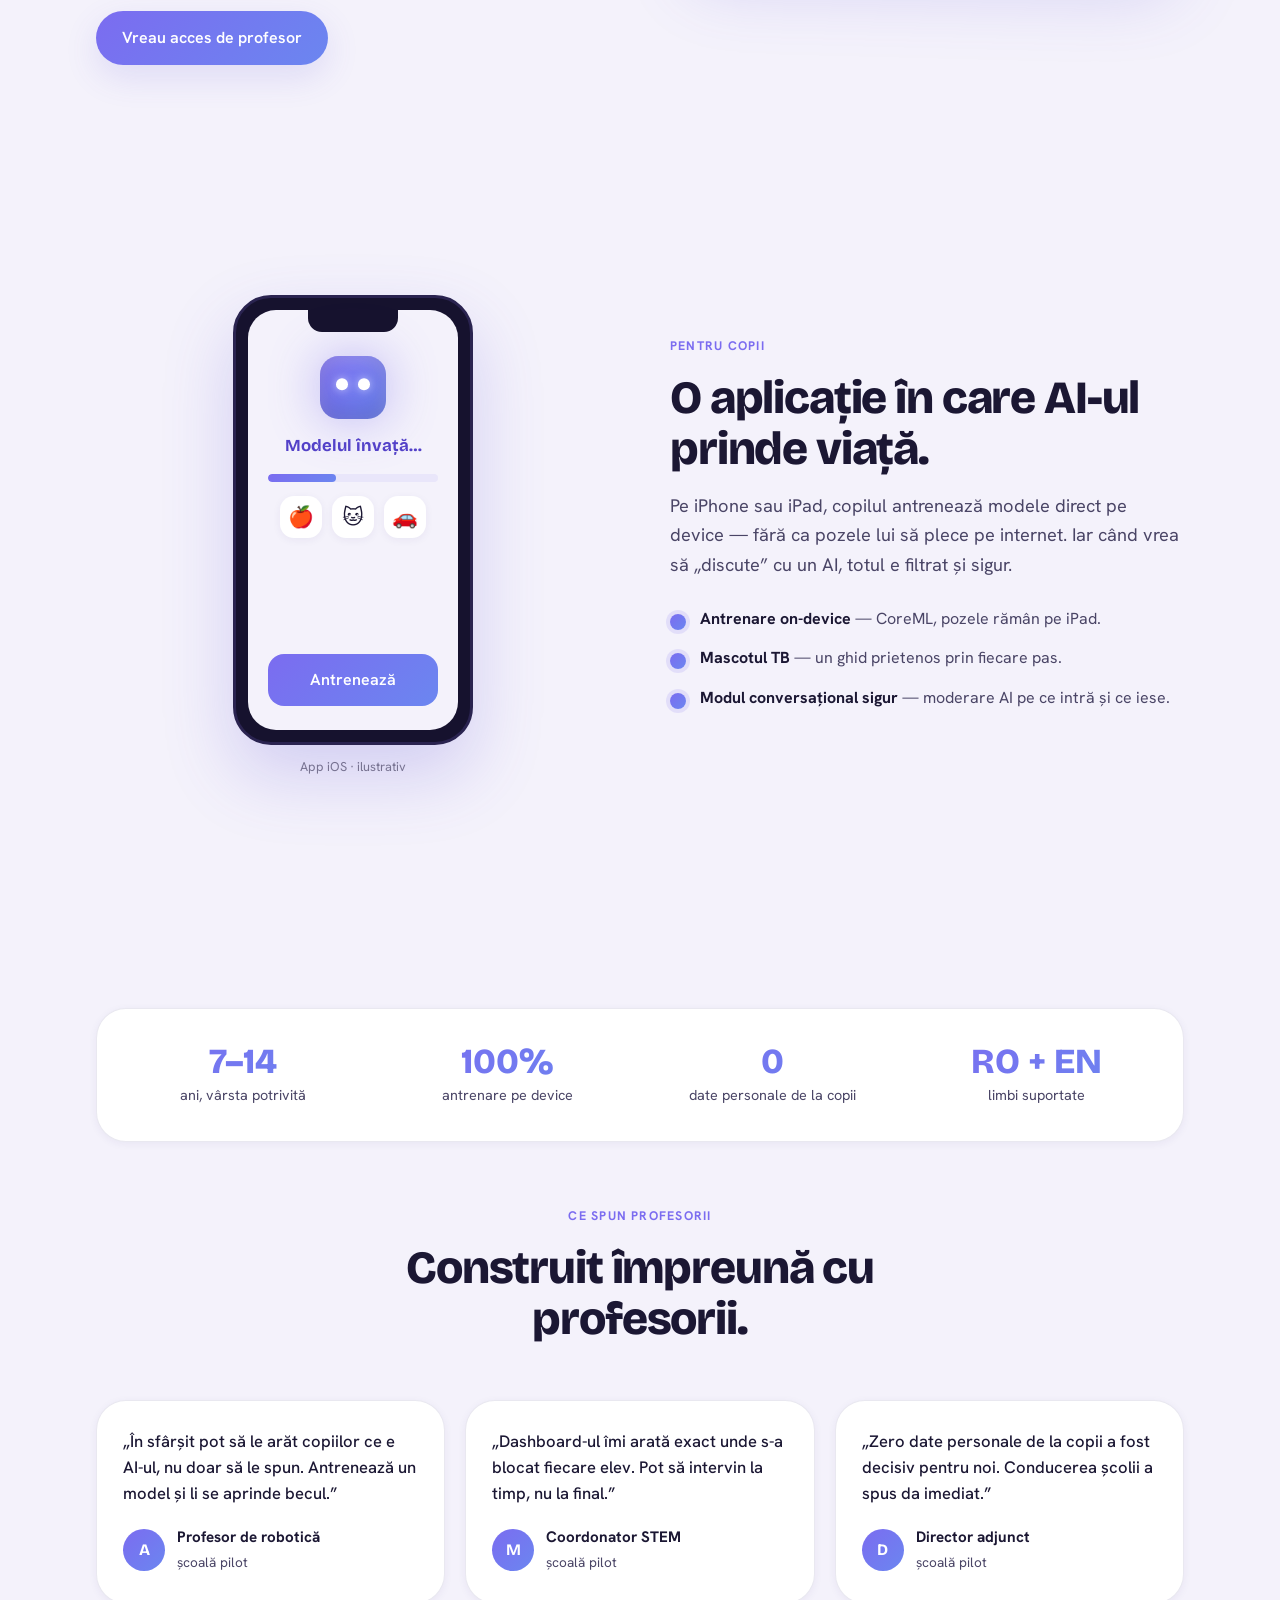
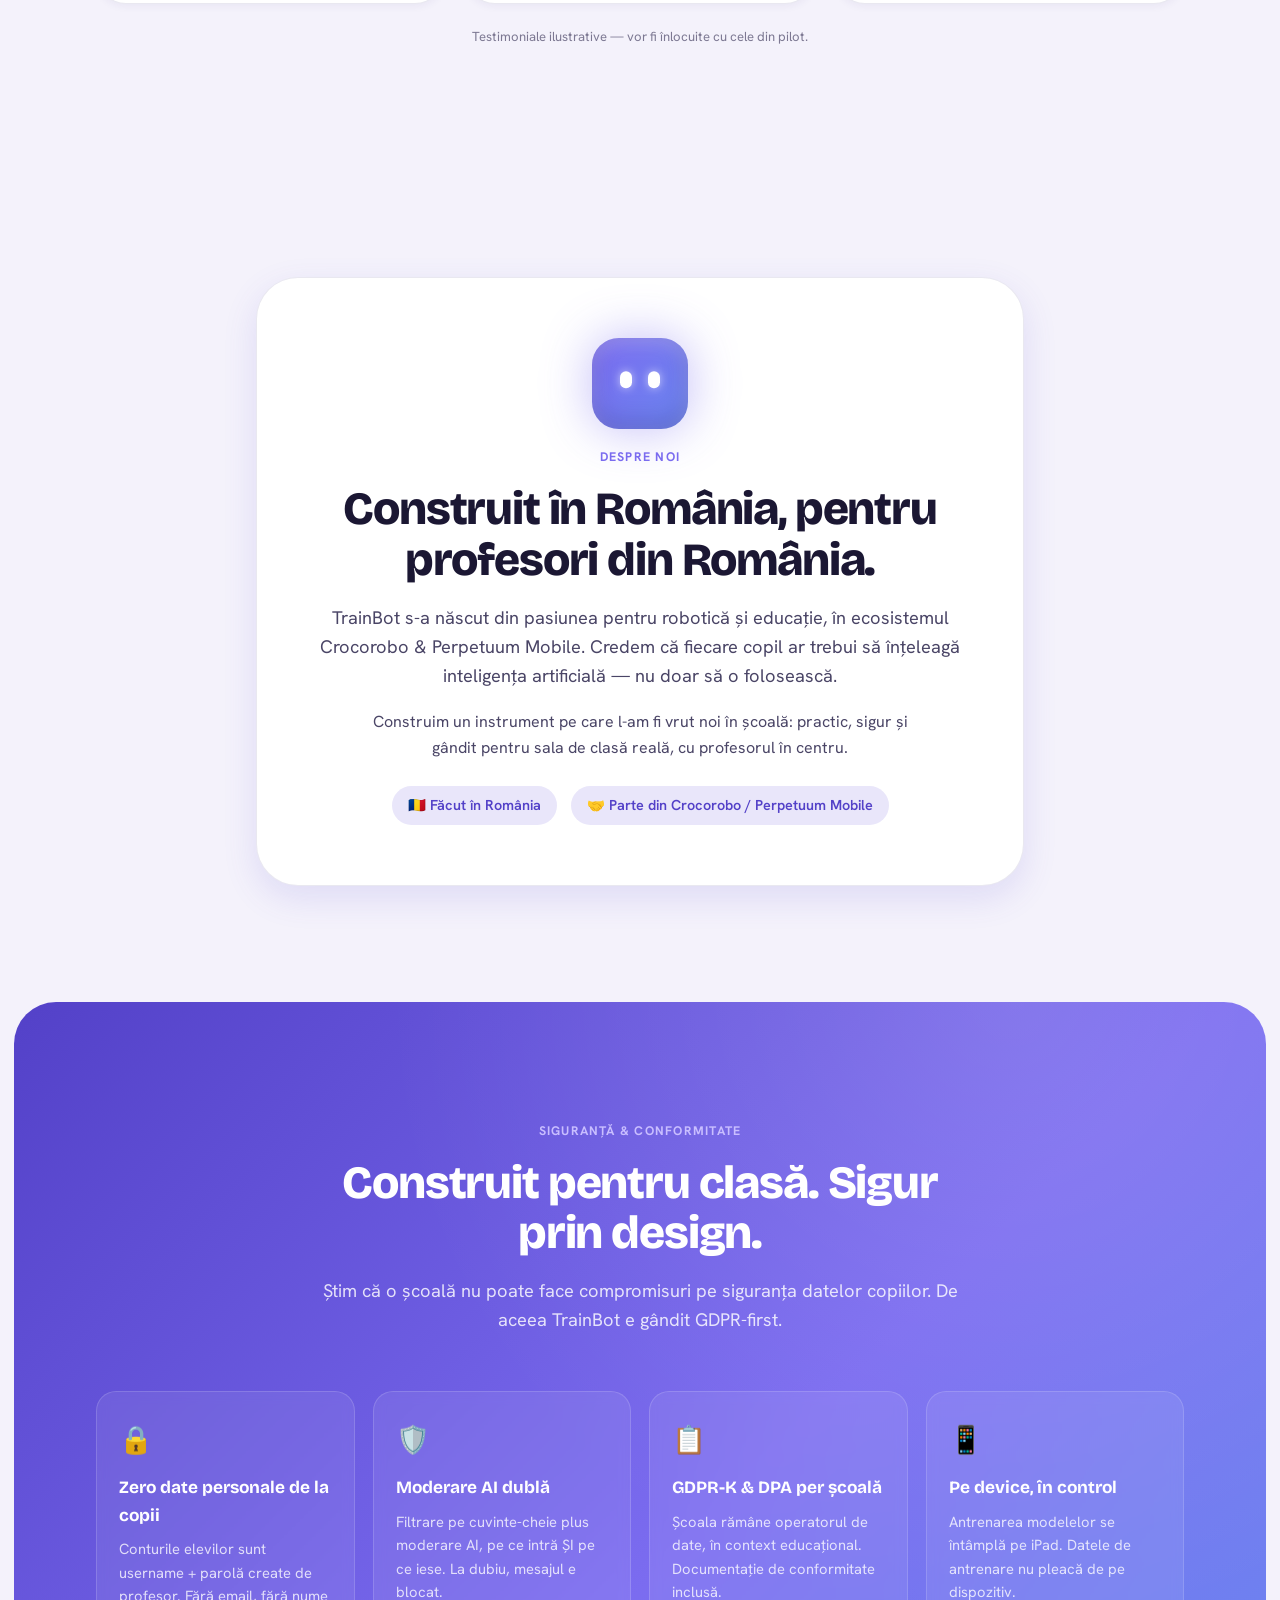
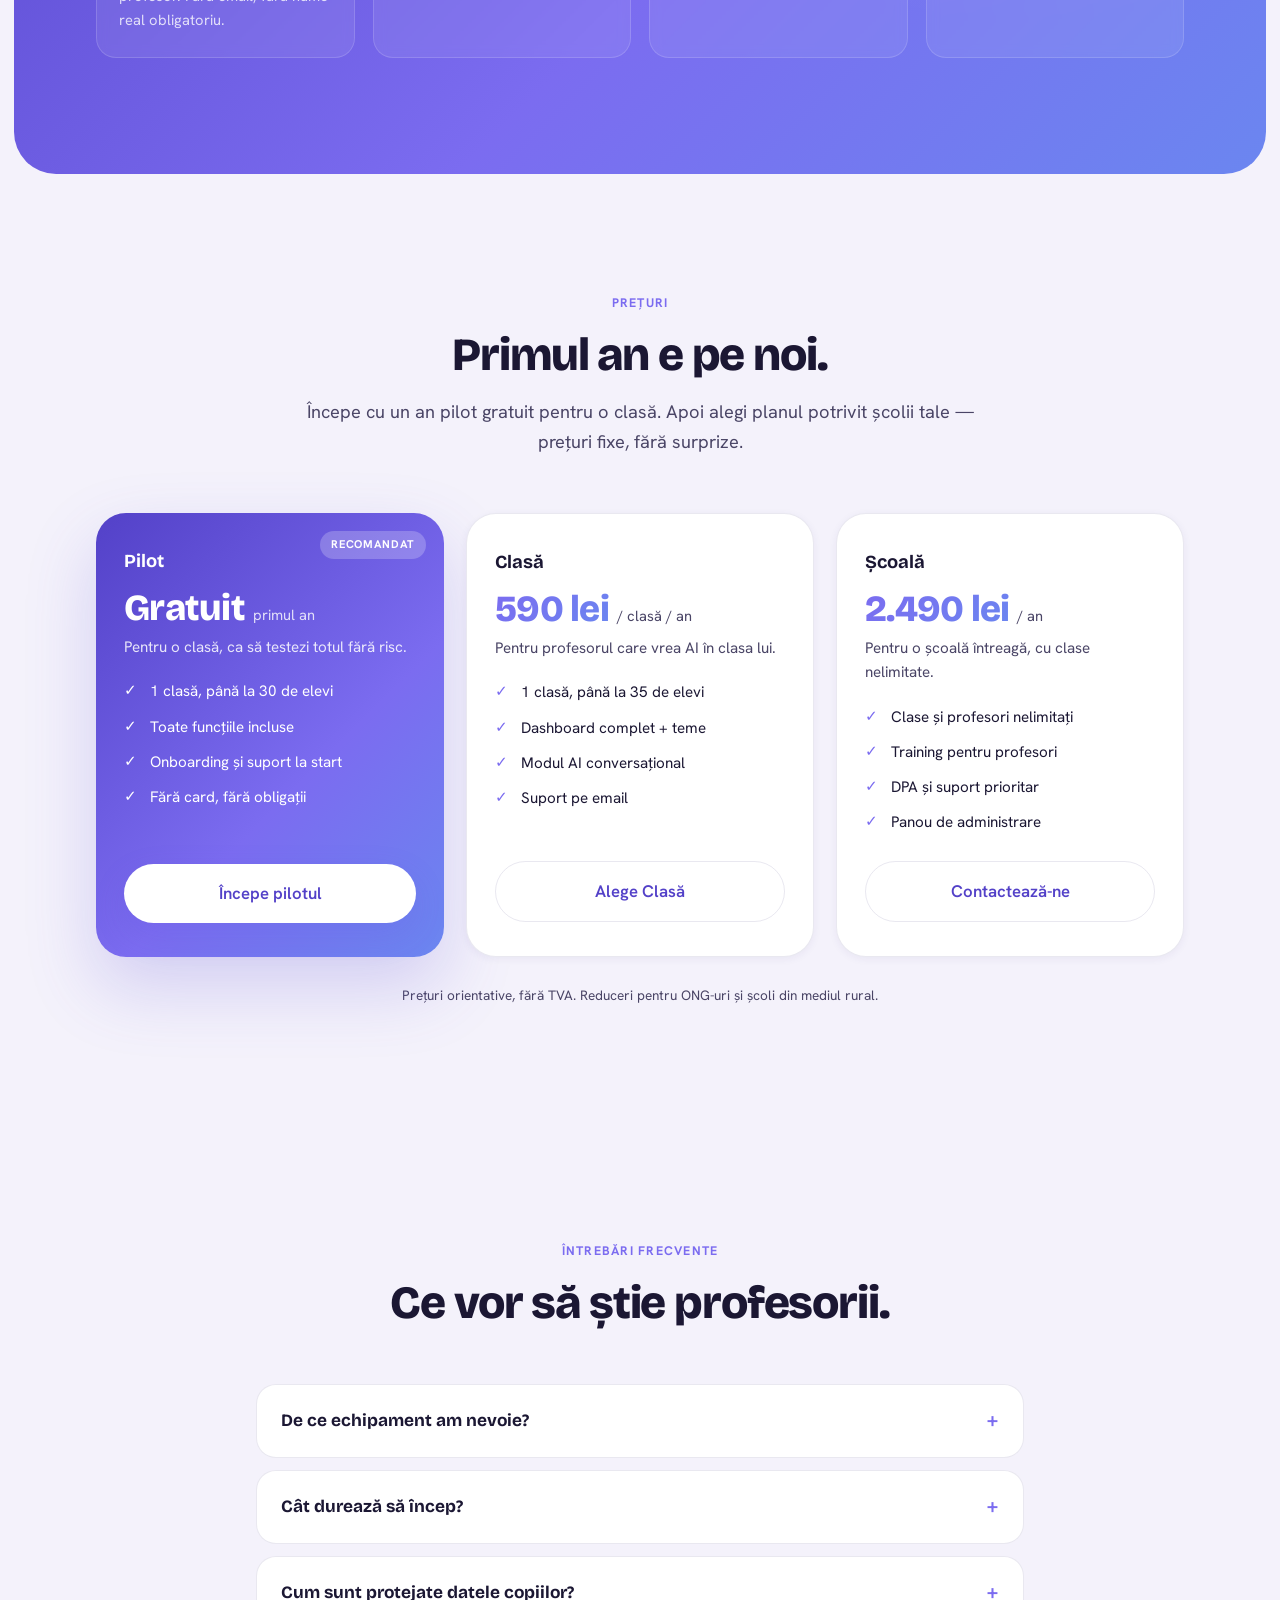
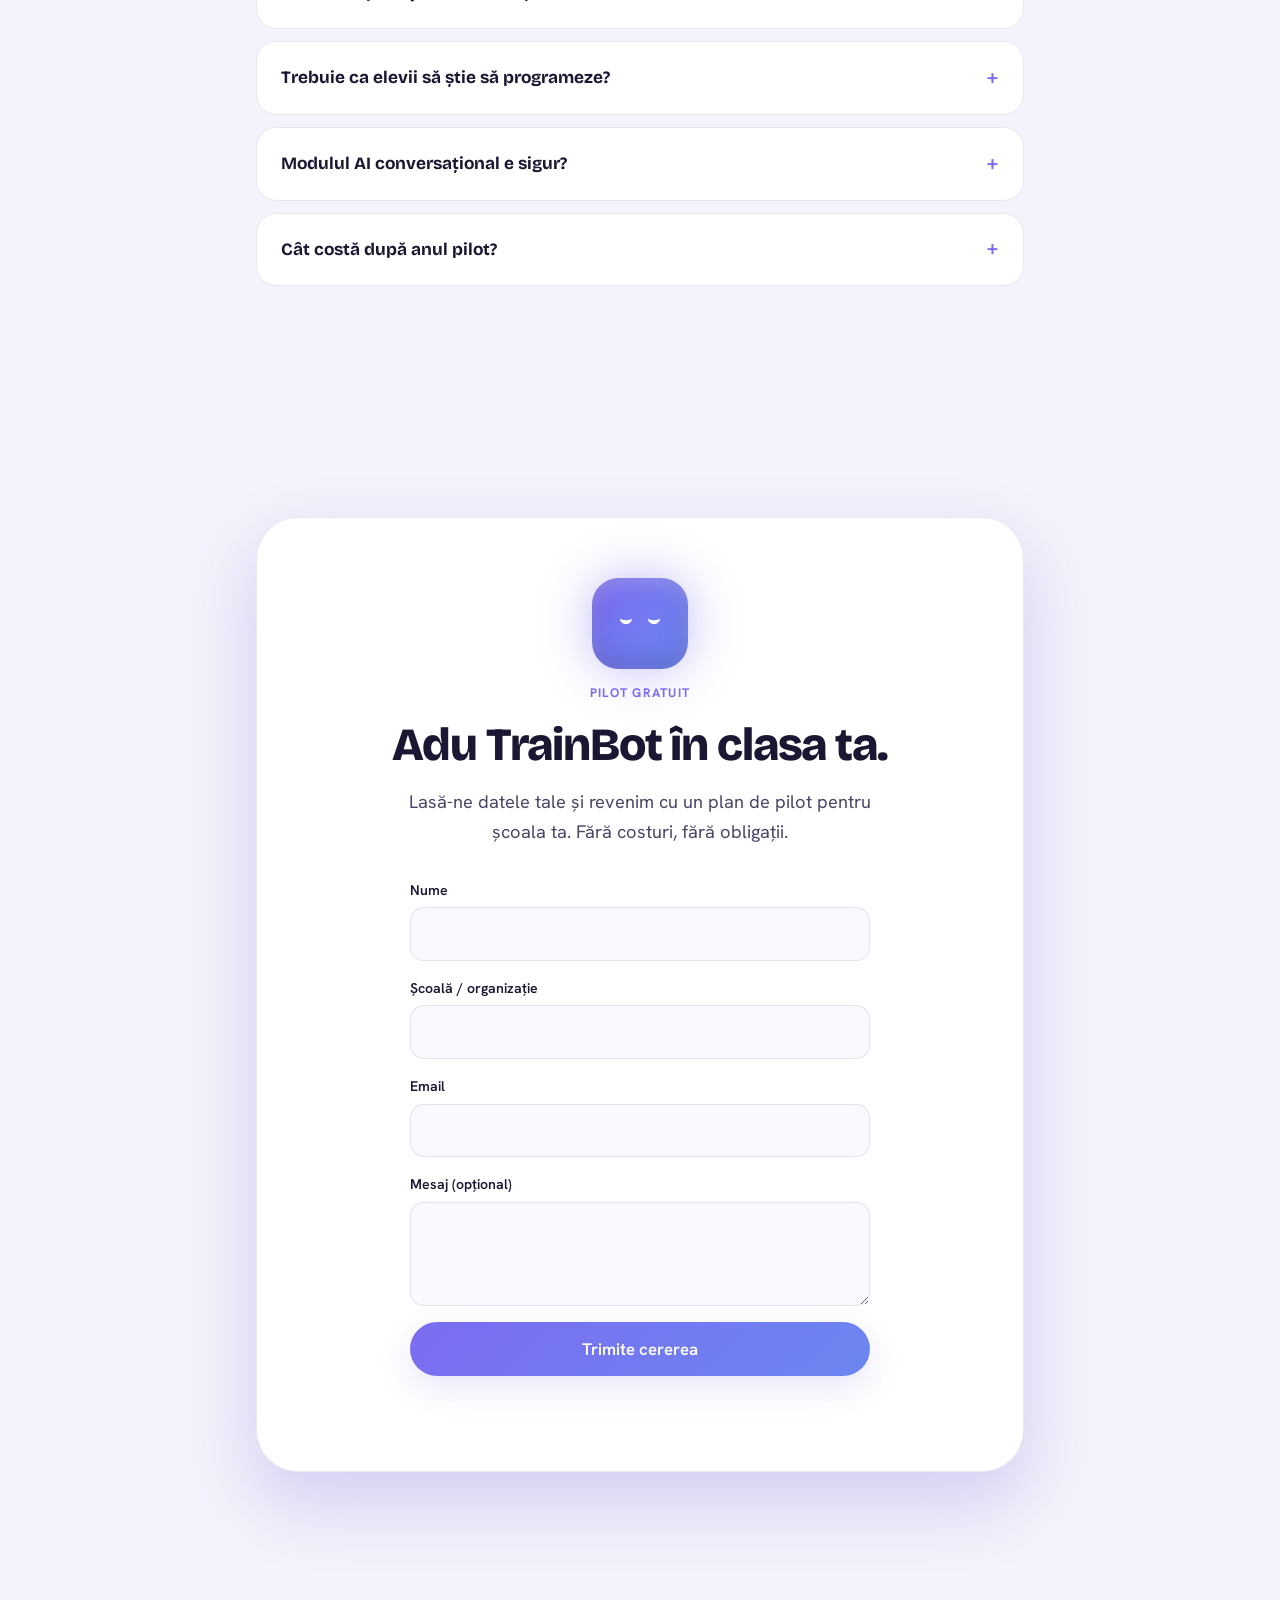
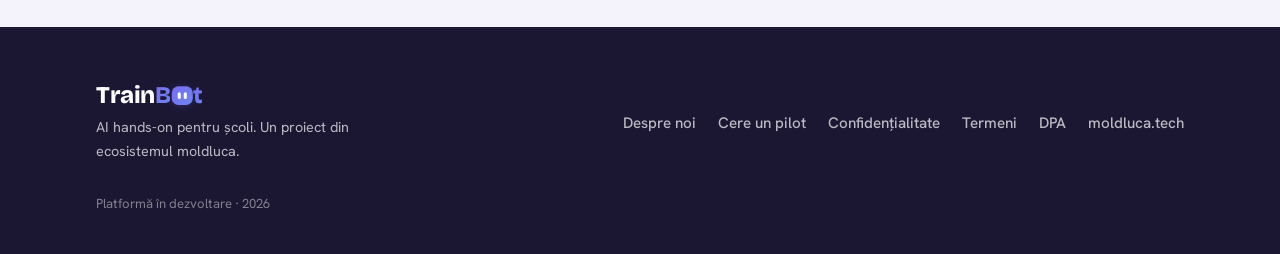
==== commit 6d9e194f: "Adaugă: mini-demo interactiv, Despre, pagini legale, 404, PWA - Mini-demo: antrenează un clasificato" ====
--- a/index.html
+++ b/index.html
@@ -35,6 +35,7 @@
 
   <link rel="icon" href="data:image/svg+xml,<svg xmlns='http://www.w3.org/2000/svg' viewBox='0 0 100 100'><defs><linearGradient id='g' x1='0' y1='0' x2='1' y2='1'><stop offset='0' stop-color='%237B6CF0'/><stop offset='1' stop-color='%236B86F0'/></linearGradient></defs><rect width='100' height='100' rx='26' fill='url(%23g)'/><rect x='34' y='38' width='10' height='24' rx='5' fill='white'/><rect x='56' y='38' width='10' height='24' rx='5' fill='white'/></svg>" />
   <link rel="apple-touch-icon" href="images/icon.svg" />
+  <link rel="manifest" href="manifest.json" />
 
   <link rel="preconnect" href="https://fonts.googleapis.com" />
   <link rel="preconnect" href="https://fonts.gstatic.com" crossorigin />
@@ -167,6 +168,51 @@
           <h3 data-i18n="how.s3t">Profesorul vede tot</h3>
           <p data-i18n="how.s3p">În tabloul de bord, vezi clasele, temele și progresul fiecărui elev — ce model a construit, cât de bine performează, unde s-a blocat.</p>
         </article>
+      </div>
+    </div>
+  </section>
+
+  <!-- ============ MINI-DEMO INTERACTIV ============ -->
+  <section class="section demo" id="demo">
+    <div class="container narrow">
+      <div class="section-head center">
+        <span class="section-tag" data-i18n="demo.tag">Încearcă tu</span>
+        <h2 class="section-title" data-i18n="demo.title">Antrenează un mini-model. Chiar acum.</h2>
+        <p class="section-lead" data-i18n="demo.lead">Exact ce face un copil în TrainBot: dă exemple, antrenează, testează. Sortează imaginile în grupa potrivită.</p>
+      </div>
+
+      <div class="demo-card" id="demoCard">
+        <div class="demo-mascot" aria-hidden="true">
+          <div class="mascot mascot-sm" id="demoMascot" data-state="idle"><div class="mascot-head"><div class="mascot-eyes"><span class="eye eye-l"></span><span class="eye eye-r"></span></div></div></div>
+        </div>
+
+        <!-- STAGE 1: sortare -->
+        <div class="demo-stage" id="demoStage1">
+          <p class="demo-instr"><span class="demo-step-n">1</span> <span data-i18n="demo.s1">Selectează o imagine, apoi grupa ei:</span></p>
+          <div class="demo-palette" id="demoPalette"></div>
+          <div class="demo-buckets">
+            <button class="demo-bucket" data-bucket="fruit"><h4 data-i18n="demo.bfruit">🍎 Fructe</h4><div class="bucket-items" id="bucketfruit"></div></button>
+            <button class="demo-bucket" data-bucket="animal"><h4 data-i18n="demo.banimal">🐾 Animale</h4><div class="bucket-items" id="bucketanimal"></div></button>
+          </div>
+          <button class="btn btn-primary btn-block" id="demoTrain" disabled data-i18n="demo.train">Antrenează modelul</button>
+        </div>
+
+        <!-- STAGE 2: antrenare -->
+        <div class="demo-stage" id="demoStage2" hidden>
+          <p class="demo-instr" data-i18n="demo.training">Modelul învață din exemplele tale…</p>
+          <div class="demo-progress"><span id="demoBar"></span></div>
+        </div>
+
+        <!-- STAGE 3: test -->
+        <div class="demo-stage" id="demoStage3" hidden>
+          <p class="demo-instr"><span class="demo-step-n">2</span> <span data-i18n="demo.s3">Acum testează-l cu o imagine nouă:</span></p>
+          <div class="demo-test">
+            <div class="demo-test-item" id="demoTestItem">🍓</div>
+            <button class="btn btn-primary" id="demoGuess" data-i18n="demo.guess">Ce e asta?</button>
+          </div>
+          <div class="demo-result" id="demoResult" hidden></div>
+          <button class="btn btn-ghost btn-sm" id="demoReset" data-i18n="demo.reset">↺ De la început</button>
+        </div>
       </div>
     </div>
   </section>
@@ -297,6 +343,25 @@
     </div>
   </section>
 
+  <!-- ============ DESPRE / ECHIPA ============ -->
+  <section class="section about" id="about">
+    <div class="container narrow">
+      <div class="about-card">
+        <div class="about-mascot" aria-hidden="true">
+          <div class="mascot mascot-md" data-state="idle"><div class="mascot-head"><div class="mascot-eyes"><span class="eye eye-l"></span><span class="eye eye-r"></span></div></div></div>
+        </div>
+        <span class="section-tag" data-i18n="about.tag">Despre noi</span>
+        <h2 class="section-title" data-i18n="about.title">Construit în România, pentru profesori din România.</h2>
+        <p class="section-lead" data-i18n="about.p1">TrainBot s-a născut din pasiunea pentru robotică și educație, în ecosistemul Crocorobo &amp; Perpetuum Mobile. Credem că fiecare copil ar trebui să înțeleagă inteligența artificială — nu doar să o folosească.</p>
+        <p class="about-p2" data-i18n="about.p2">Construim un instrument pe care l-am fi vrut noi în școală: practic, sigur și gândit pentru sala de clasă reală, cu profesorul în centru.</p>
+        <div class="about-meta">
+          <span data-i18n="about.m1">🇷🇴 Făcut în România</span>
+          <span data-i18n="about.m2">🤝 Parte din Crocorobo / Perpetuum Mobile</span>
+        </div>
+      </div>
+    </div>
+  </section>
+
   <!-- ============ SAFETY / GDPR (dark) ============ -->
   <section class="section safety" id="safety">
     <div class="container">
@@ -453,9 +518,12 @@
         <p data-i18n="footer.tag">AI hands-on pentru școli. Un proiect din ecosistemul moldluca.</p>
       </div>
       <div class="footer-links">
+        <a href="#about" data-i18n="about.tag">Despre noi</a>
+        <a href="#pilot" data-i18n="nav.cta">Cere un pilot</a>
+        <a href="privacy.html" data-i18n="footer.privacy">Confidențialitate</a>
+        <a href="terms.html" data-i18n="footer.terms">Termeni</a>
+        <a href="dpa.html" data-i18n="footer.dpa">DPA</a>
         <a href="https://moldluca.tech" target="_blank" rel="noopener">moldluca.tech</a>
-        <a href="#how" data-i18n="nav.how">Cum funcționează</a>
-        <a href="#pilot" data-i18n="nav.cta">Cere un pilot</a>
       </div>
       <div class="footer-meta">
         <span data-i18n="footer.status">Platformă în dezvoltare · 2026</span>
--- a/styles.css
+++ b/styles.css
@@ -396,6 +396,38 @@
 .footer-links a:hover { color: var(--purple-blue); }
 .footer-meta { font-size: .82rem; color: rgba(255,255,255,.45); }
 
+/* ---------- DEMO interactiv ---------- */
+.demo-card {
+  background: var(--white); border: 1px solid var(--line); border-radius: var(--r-xl);
+  box-shadow: var(--shadow-lg); padding: clamp(28px, 4vw, 48px); position: relative; overflow: hidden;
+}
+.demo-card .demo-mascot { position: absolute; top: 22px; right: 26px; margin: 0; }
+.demo-instr { font-weight: 600; color: var(--ink); margin-bottom: 18px; display: flex; align-items: center; gap: 10px; }
+.demo-step-n { display: inline-grid; place-items: center; width: 26px; height: 26px; border-radius: 50%; background: var(--grad); color: #fff; font-family: var(--font-display); font-weight: 700; font-size: .9rem; flex-shrink: 0; }
+.demo-palette { display: flex; flex-wrap: wrap; gap: 10px; margin-bottom: 22px; min-height: 56px; }
+.demo-chip {
+  width: 52px; height: 52px; border-radius: 14px; border: 2px solid var(--line); background: var(--cream);
+  font-size: 1.7rem; display: grid; place-items: center; cursor: pointer; transition: transform .15s, border-color .2s, box-shadow .2s;
+}
+.demo-chip:hover { transform: translateY(-3px); }
+.demo-chip.selected { border-color: var(--purple); box-shadow: 0 0 0 4px rgba(123,108,240,.18); transform: translateY(-3px) scale(1.05); }
+.demo-buckets { display: grid; grid-template-columns: 1fr 1fr; gap: 14px; margin-bottom: 22px; }
+.demo-bucket { text-align: left; background: #faf9ff; border: 2px dashed var(--line); border-radius: var(--r-md); padding: 16px; cursor: pointer; transition: border-color .2s, background .2s; font: inherit; }
+.demo-bucket:hover { border-color: var(--purple); background: #f4f1ff; }
+.demo-bucket.armed { border-style: solid; border-color: var(--purple); }
+.demo-bucket h4 { font-family: var(--font-display); font-weight: 700; font-size: 1.02rem; margin-bottom: 10px; }
+.bucket-items { display: flex; flex-wrap: wrap; gap: 6px; min-height: 38px; }
+.bucket-items span { font-size: 1.4rem; animation: chipDrop .25s ease; }
+@keyframes chipDrop { from { transform: scale(0); } to { transform: scale(1); } }
+.demo-progress { height: 12px; background: var(--lavender); border-radius: 999px; overflow: hidden; margin-top: 14px; }
+.demo-progress span { display: block; height: 100%; width: 0; background: var(--grad); border-radius: 999px; transition: width 1.6s ease; }
+.demo-test { display: flex; align-items: center; gap: 18px; margin-bottom: 18px; }
+.demo-test-item { width: 76px; height: 76px; border-radius: 18px; background: var(--cream); border: 2px solid var(--line); display: grid; place-items: center; font-size: 2.4rem; }
+.demo-result { border-radius: var(--r-md); padding: 16px 18px; margin-bottom: 18px; font-weight: 600; animation: faqIn .35s ease; }
+.demo-result.ok { background: rgba(95,208,160,.14); color: #1f8f63; }
+.demo-result.no { background: rgba(214,83,106,.12); color: #c2415a; }
+.demo-result b { font-family: var(--font-display); }
+
 /* ---------- LEARN (ce învață copiii) ---------- */
 .learn-grid { display: grid; grid-template-columns: repeat(3, 1fr); gap: 20px; }
 .learn-card { background: var(--white); border: 1px solid var(--line); border-radius: var(--r-md); padding: 28px 24px; transition: transform .3s, box-shadow .3s; }
@@ -422,6 +454,14 @@
 .proof-card figcaption i { font-style: normal; font-size: .85rem; color: var(--ink-soft); }
 .proof-note { text-align: center; margin-top: 22px; font-size: .82rem; color: var(--ink-soft); opacity: .7; }
 
+/* ---------- ABOUT (despre) ---------- */
+.about-card { background: var(--white); border: 1px solid var(--line); border-radius: var(--r-xl); padding: clamp(34px, 5vw, 60px); box-shadow: var(--shadow-md); text-align: center; position: relative; }
+.about-mascot { display: flex; justify-content: center; margin-bottom: 14px; }
+.about-card .section-lead { margin: 0 auto 18px; }
+.about-p2 { color: var(--ink-soft); max-width: 560px; margin: 0 auto 26px; }
+.about-meta { display: flex; gap: 14px; justify-content: center; flex-wrap: wrap; }
+.about-meta span { font-size: .9rem; font-weight: 600; color: var(--purple-deep); background: var(--lavender); padding: 8px 16px; border-radius: 999px; }
+
 /* ---------- FAQ ---------- */
 .faq-list { display: flex; flex-direction: column; gap: 12px; }
 .faq-item { background: var(--white); border: 1px solid var(--line); border-radius: var(--r-md); padding: 4px 24px; transition: box-shadow .3s, border-color .3s; }
@@ -434,6 +474,21 @@
 .faq-item p { color: var(--ink-soft); padding: 0 0 18px; margin-top: -4px; animation: faqIn .3s ease; }
 @keyframes faqIn { from { opacity: 0; transform: translateY(-6px); } to { opacity: 1; transform: none; } }
 
+/* ---------- LEGAL PAGES ---------- */
+.legal-topbar { position: fixed; top: 0; left: 0; right: 0; z-index: 50; display: flex; align-items: center; justify-content: space-between; padding: 16px clamp(20px, 4vw, 48px); background: rgba(244,242,251,.82); backdrop-filter: blur(14px); border-bottom: 1px solid var(--line); }
+.legal-back { font-weight: 600; color: var(--purple-deep); font-size: .95rem; }
+.legal-back:hover { text-decoration: underline; }
+.legal-main { max-width: 800px; margin: 0 auto; padding: 130px 26px 80px; position: relative; z-index: 2; }
+.legal-main h1 { font-family: var(--font-display); font-weight: 800; font-size: clamp(2rem, 4vw, 2.8rem); letter-spacing: -.02em; margin-bottom: 8px; }
+.legal-updated { color: var(--ink-soft); font-size: .9rem; margin-bottom: 24px; }
+.legal-note { background: #fff7e6; border: 1px solid #f0d68a; color: #8a6d1f; border-radius: var(--r-md); padding: 14px 18px; font-size: .9rem; margin-bottom: 36px; }
+.legal-content h2 { font-family: var(--font-display); font-weight: 700; font-size: 1.4rem; margin: 34px 0 12px; }
+.legal-content h3 { font-family: var(--font-display); font-weight: 700; font-size: 1.1rem; margin: 22px 0 8px; }
+.legal-content p, .legal-content li { color: var(--ink-soft); margin-bottom: 12px; line-height: 1.7; }
+.legal-content ul { padding-left: 22px; margin-bottom: 12px; list-style: disc; }
+.legal-content strong { color: var(--ink); }
+.legal-content a { color: var(--purple-deep); text-decoration: underline; }
+
 /* ---------- COOKIE CONSENT ---------- */
 .cookie-banner {
   position: fixed; left: 50%; bottom: 20px; transform: translateX(-50%);
@@ -443,6 +498,7 @@
   display: flex; align-items: center; gap: 18px; flex-wrap: wrap;
   animation: cookieUp .5s cubic-bezier(.2,.8,.2,1);
 }
+.cookie-banner[hidden] { display: none; } /* override UA [hidden] vs .cookie-banner display:flex */
 @keyframes cookieUp { from { opacity: 0; transform: translate(-50%, 20px); } to { opacity: 1; transform: translateX(-50%); } }
 .cookie-banner p { font-size: .9rem; color: var(--ink-soft); flex: 1; min-width: 220px; margin: 0; }
 .cookie-actions { display: flex; gap: 10px; }
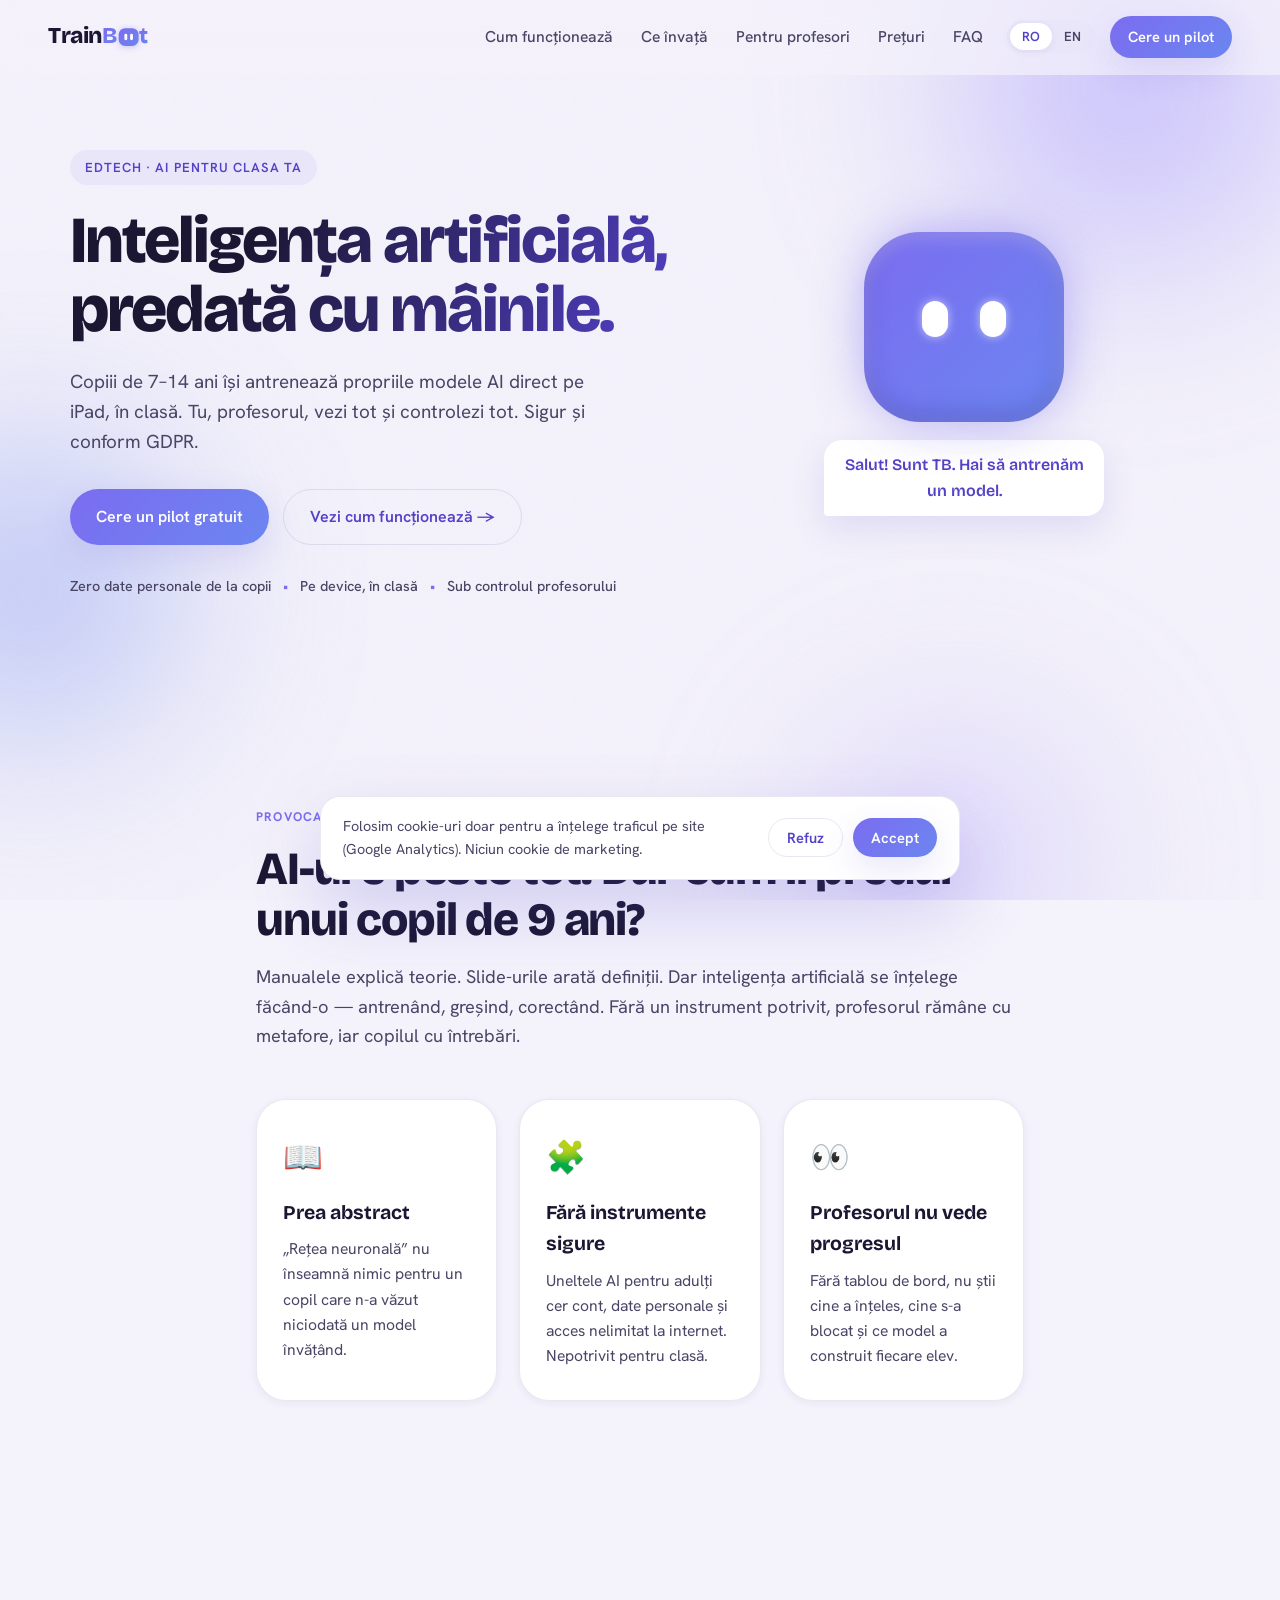
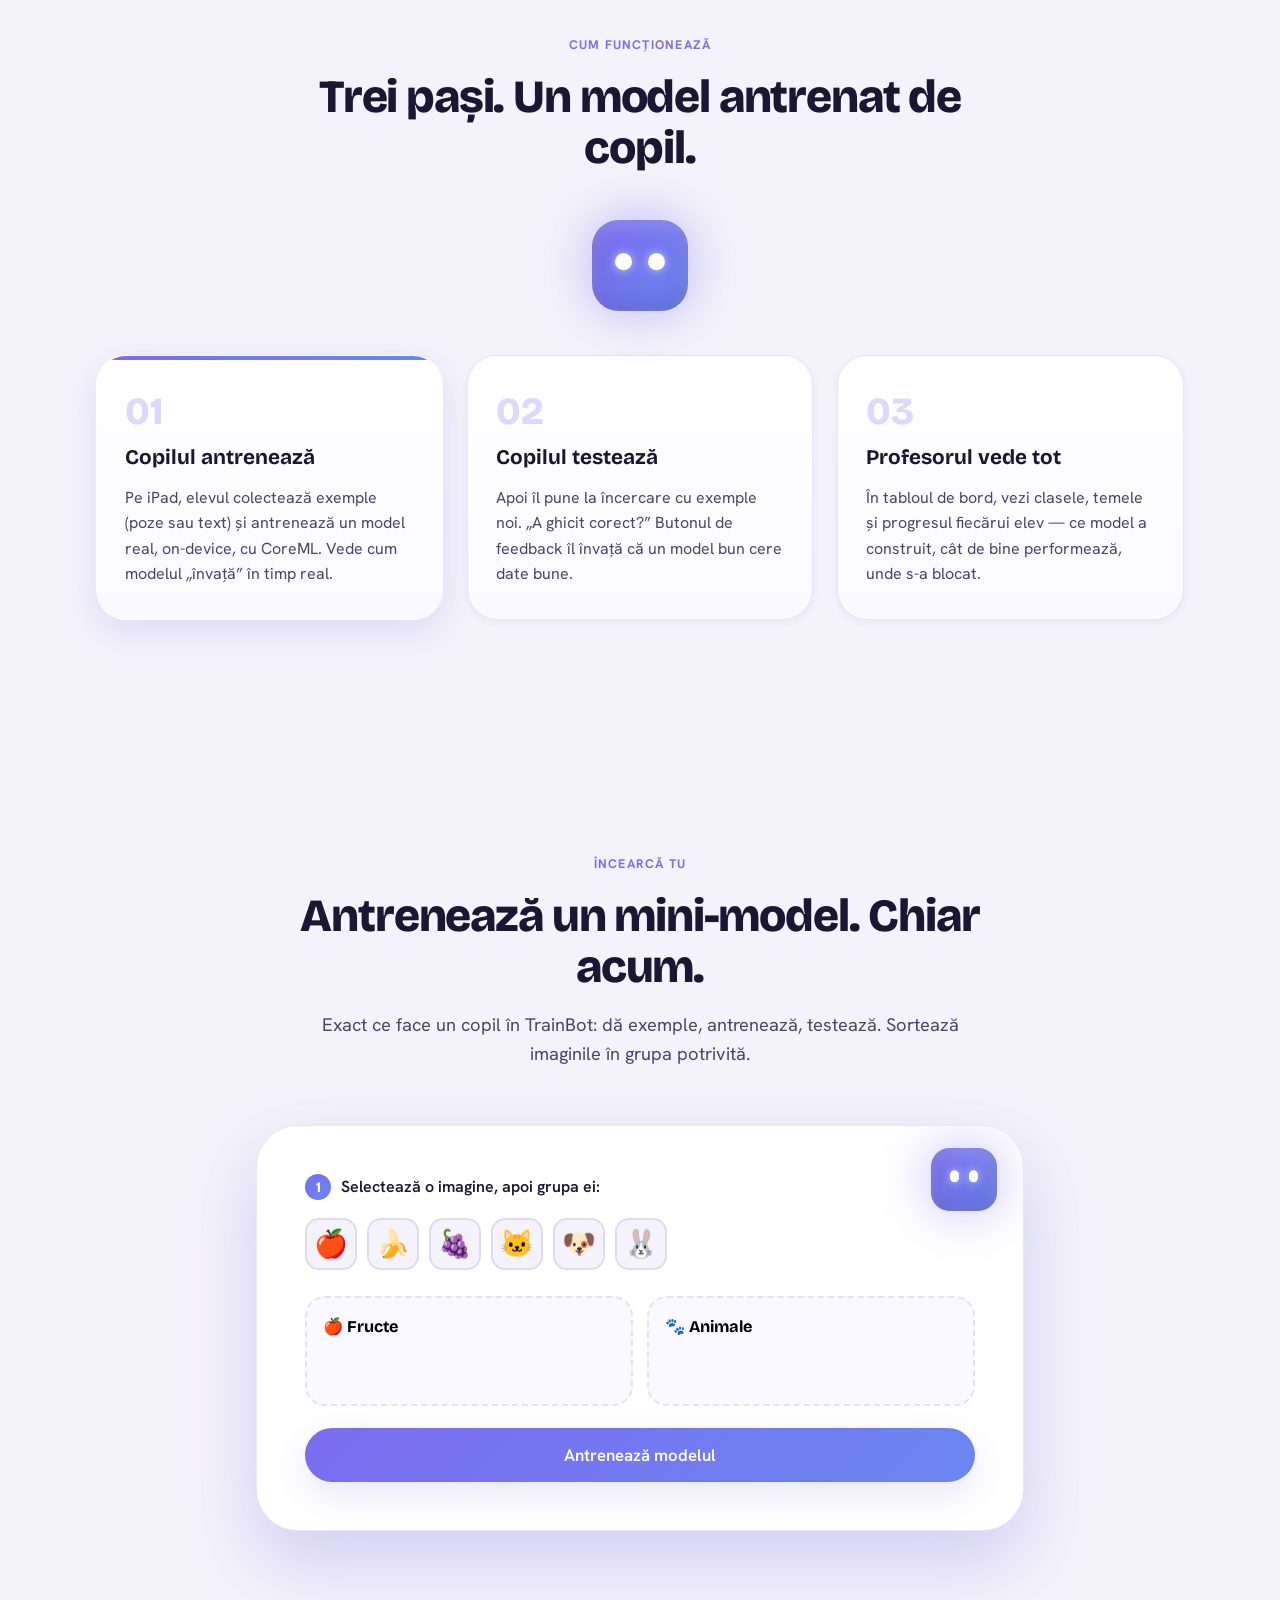
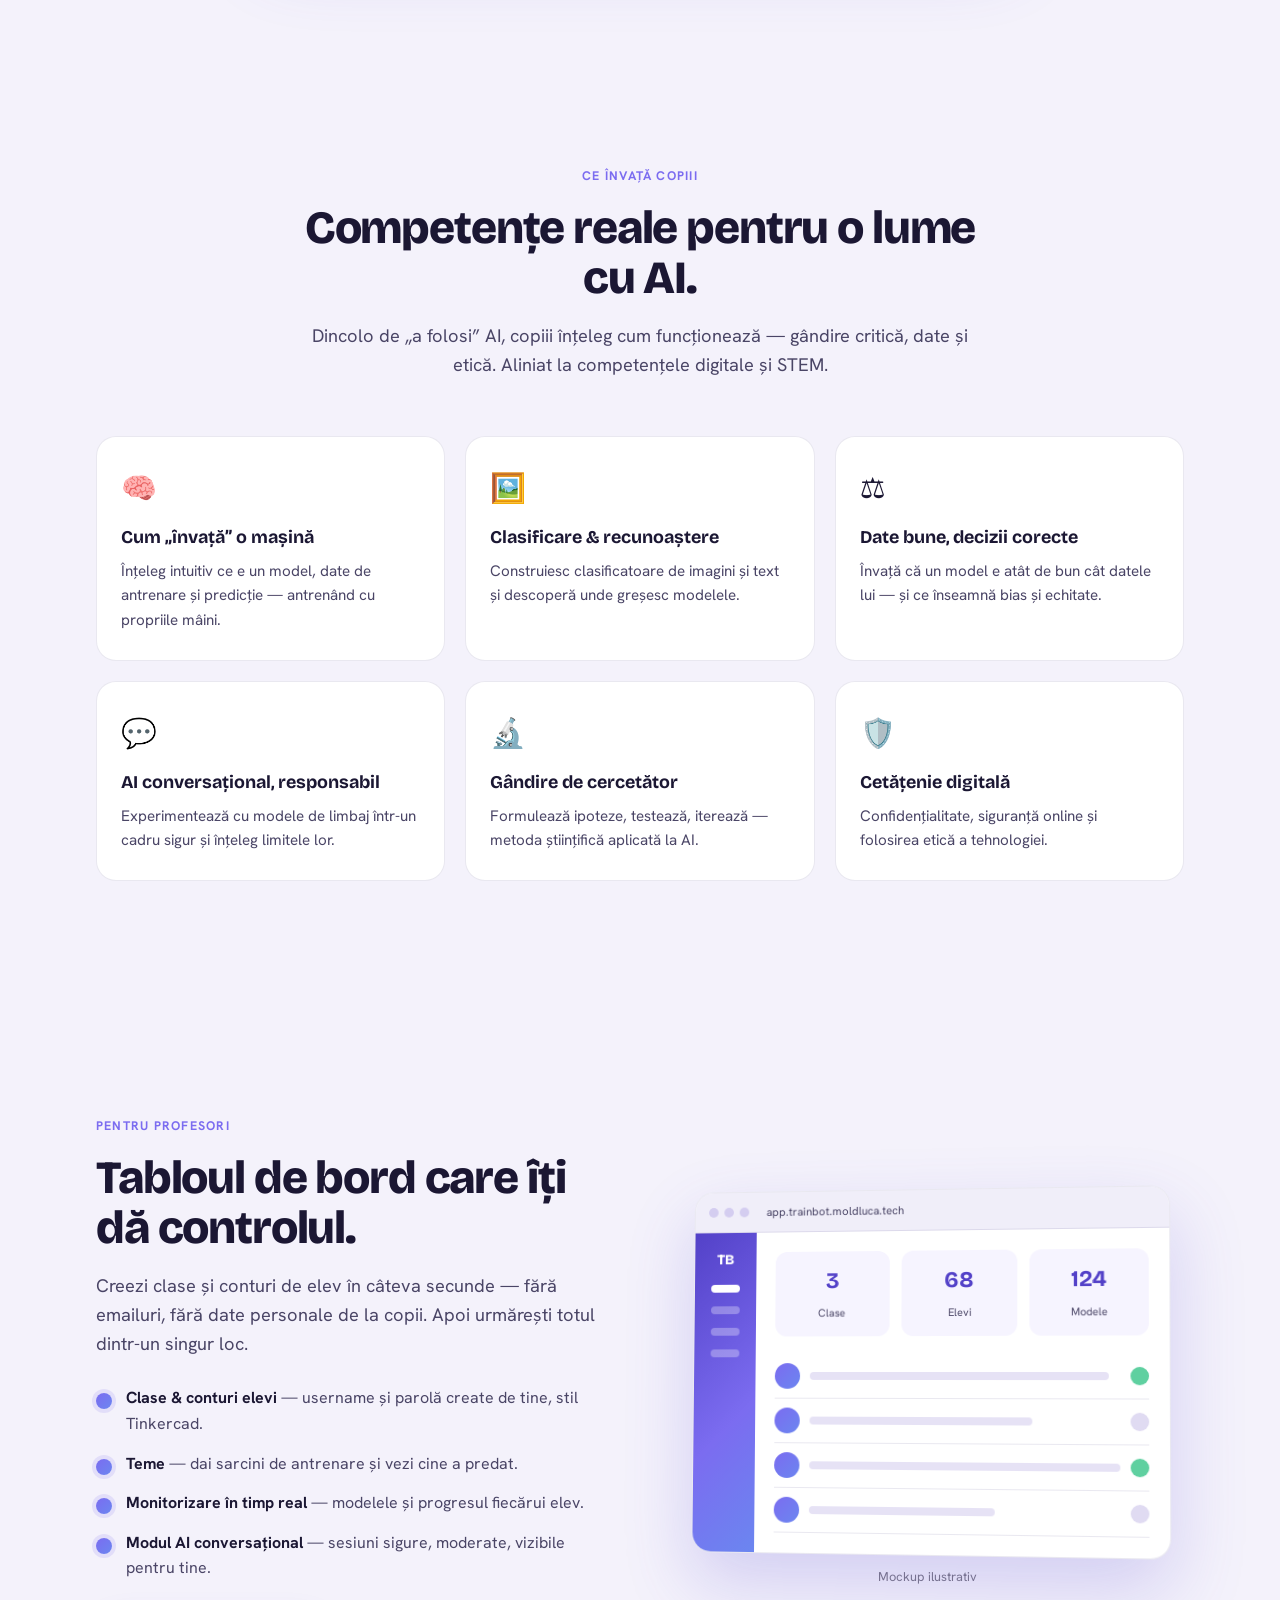
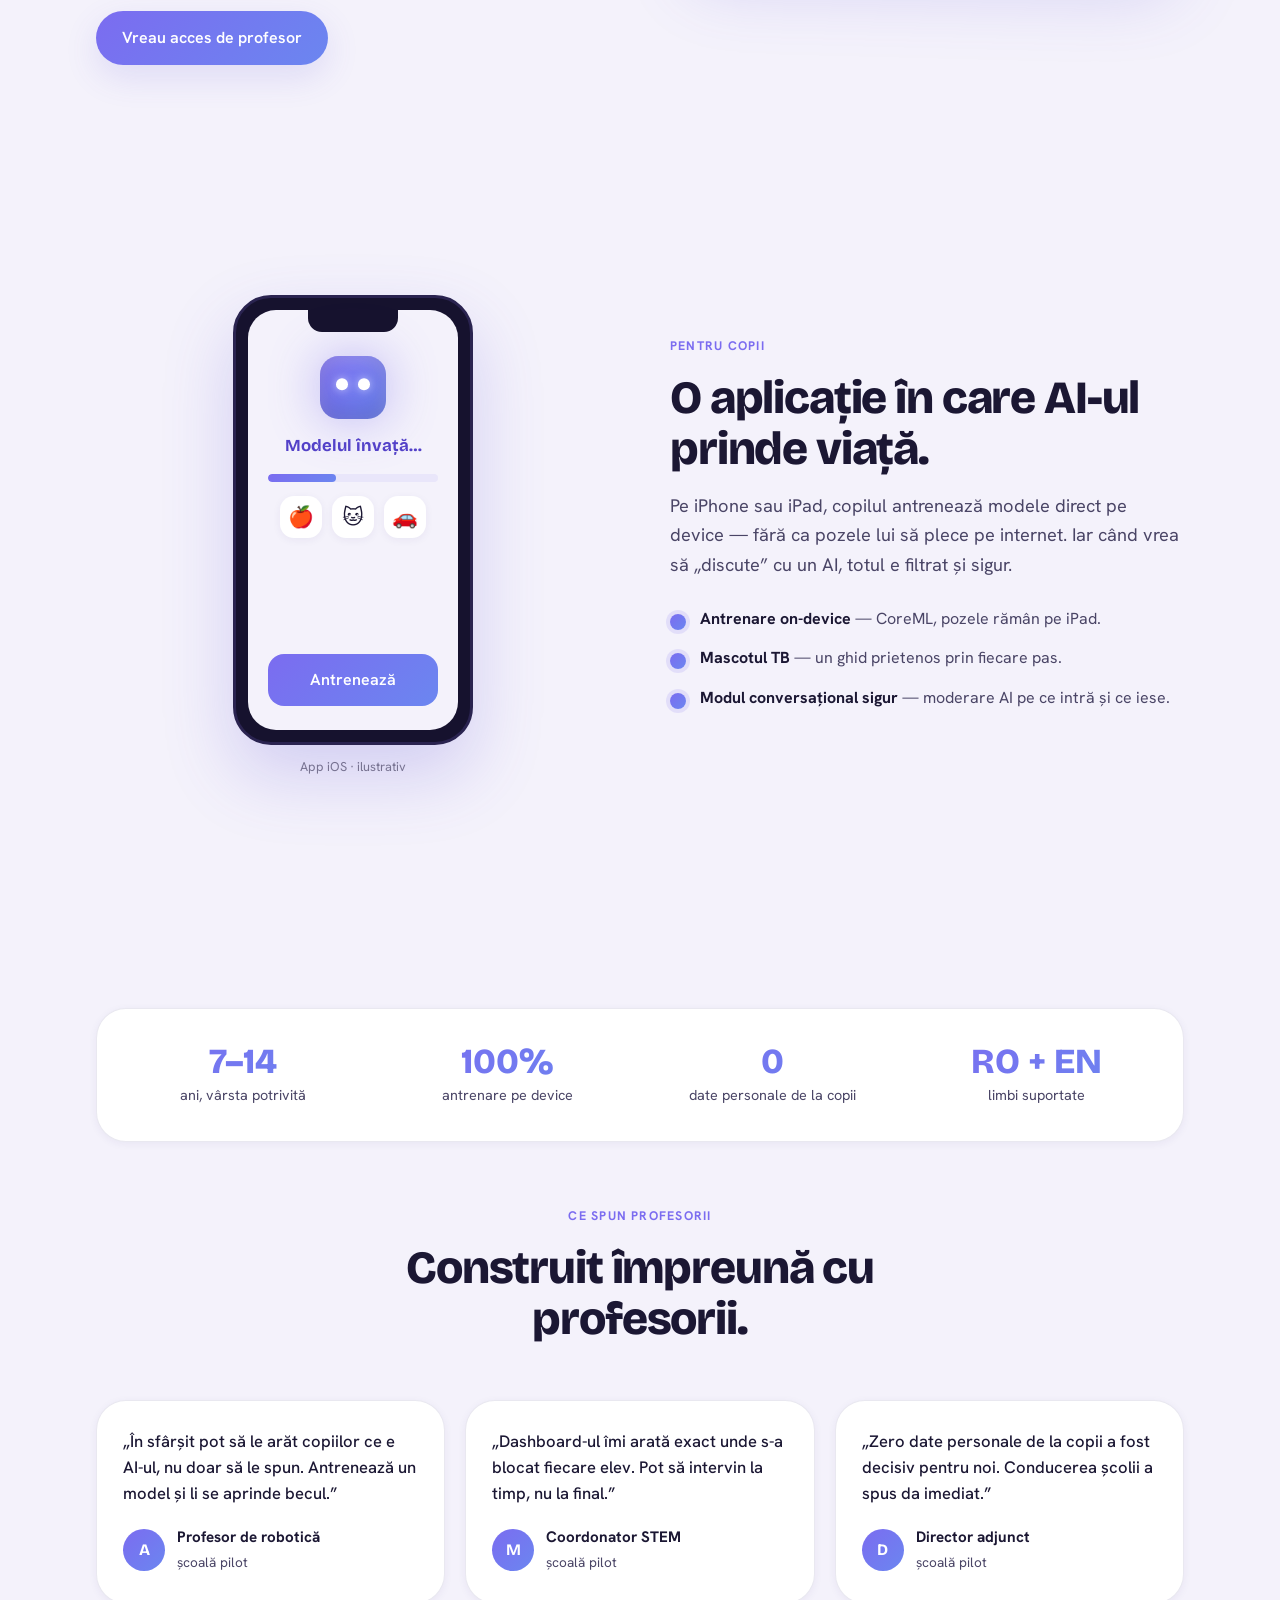
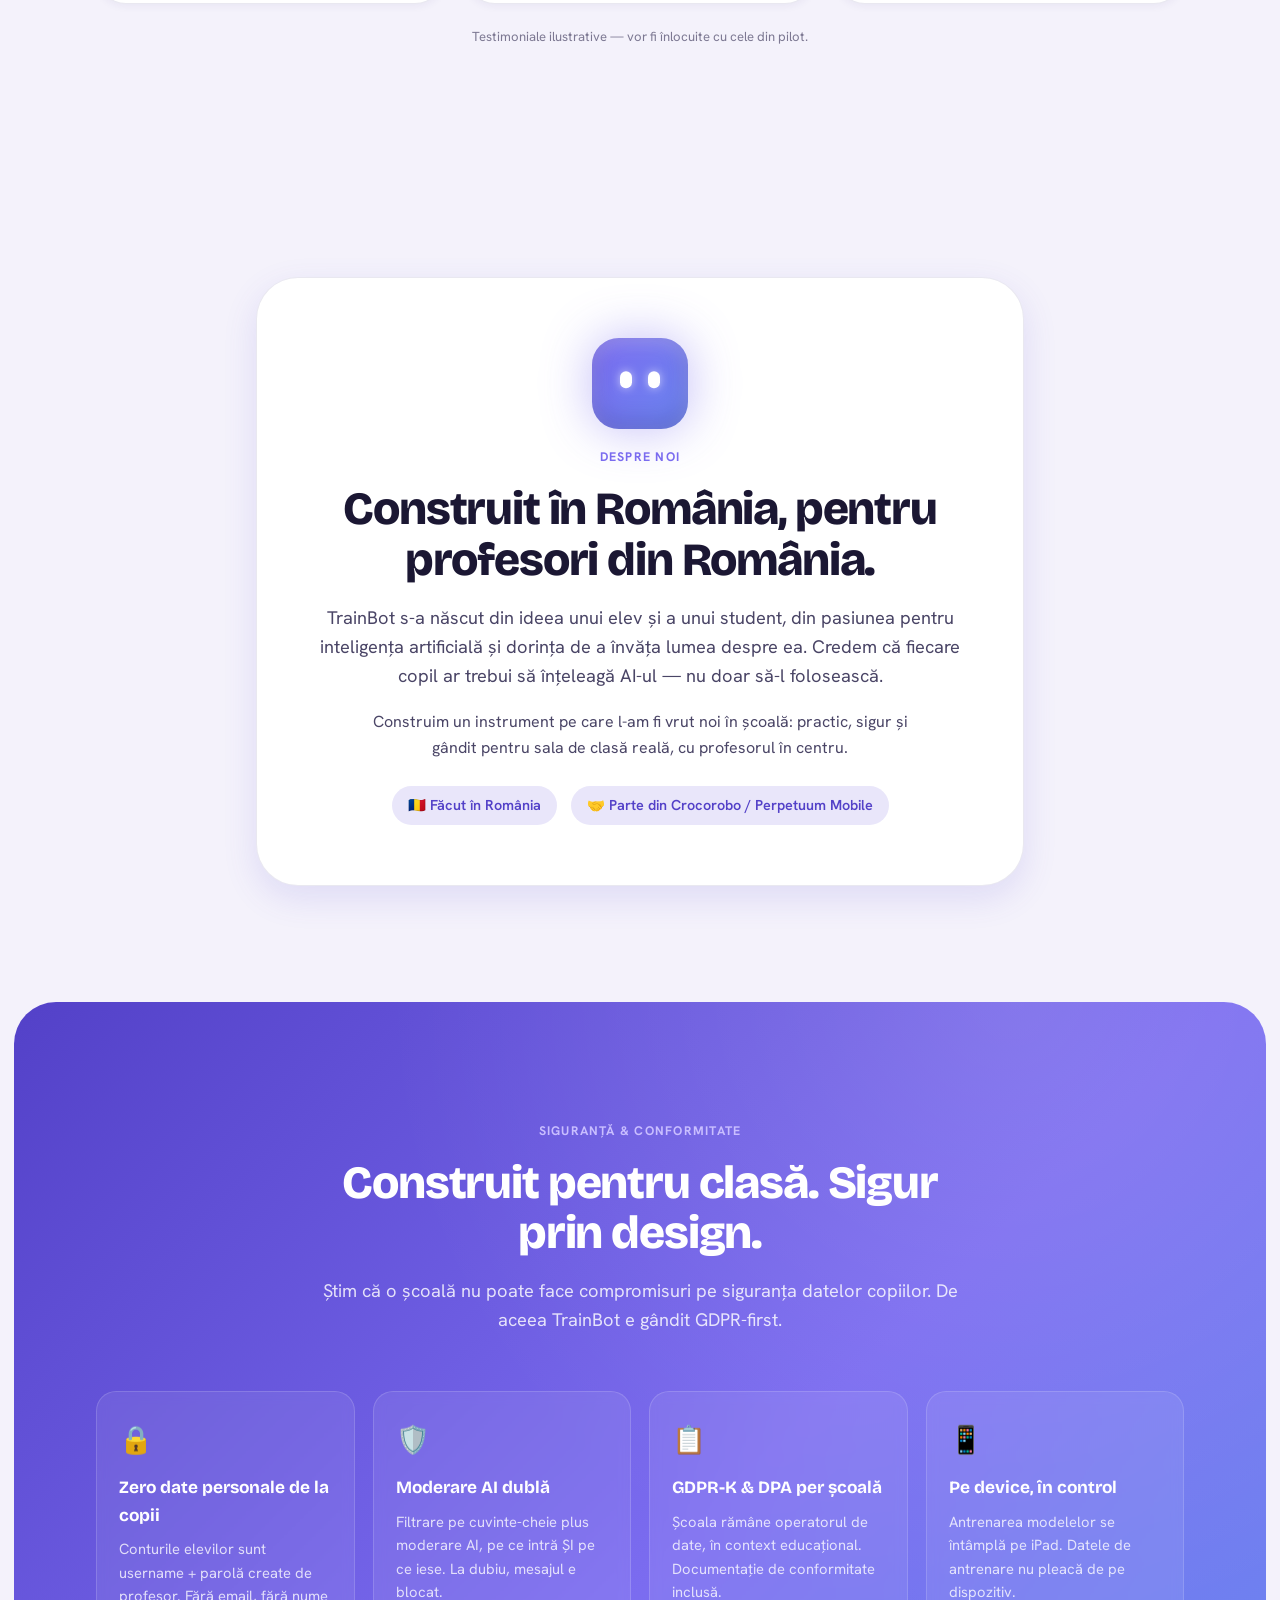
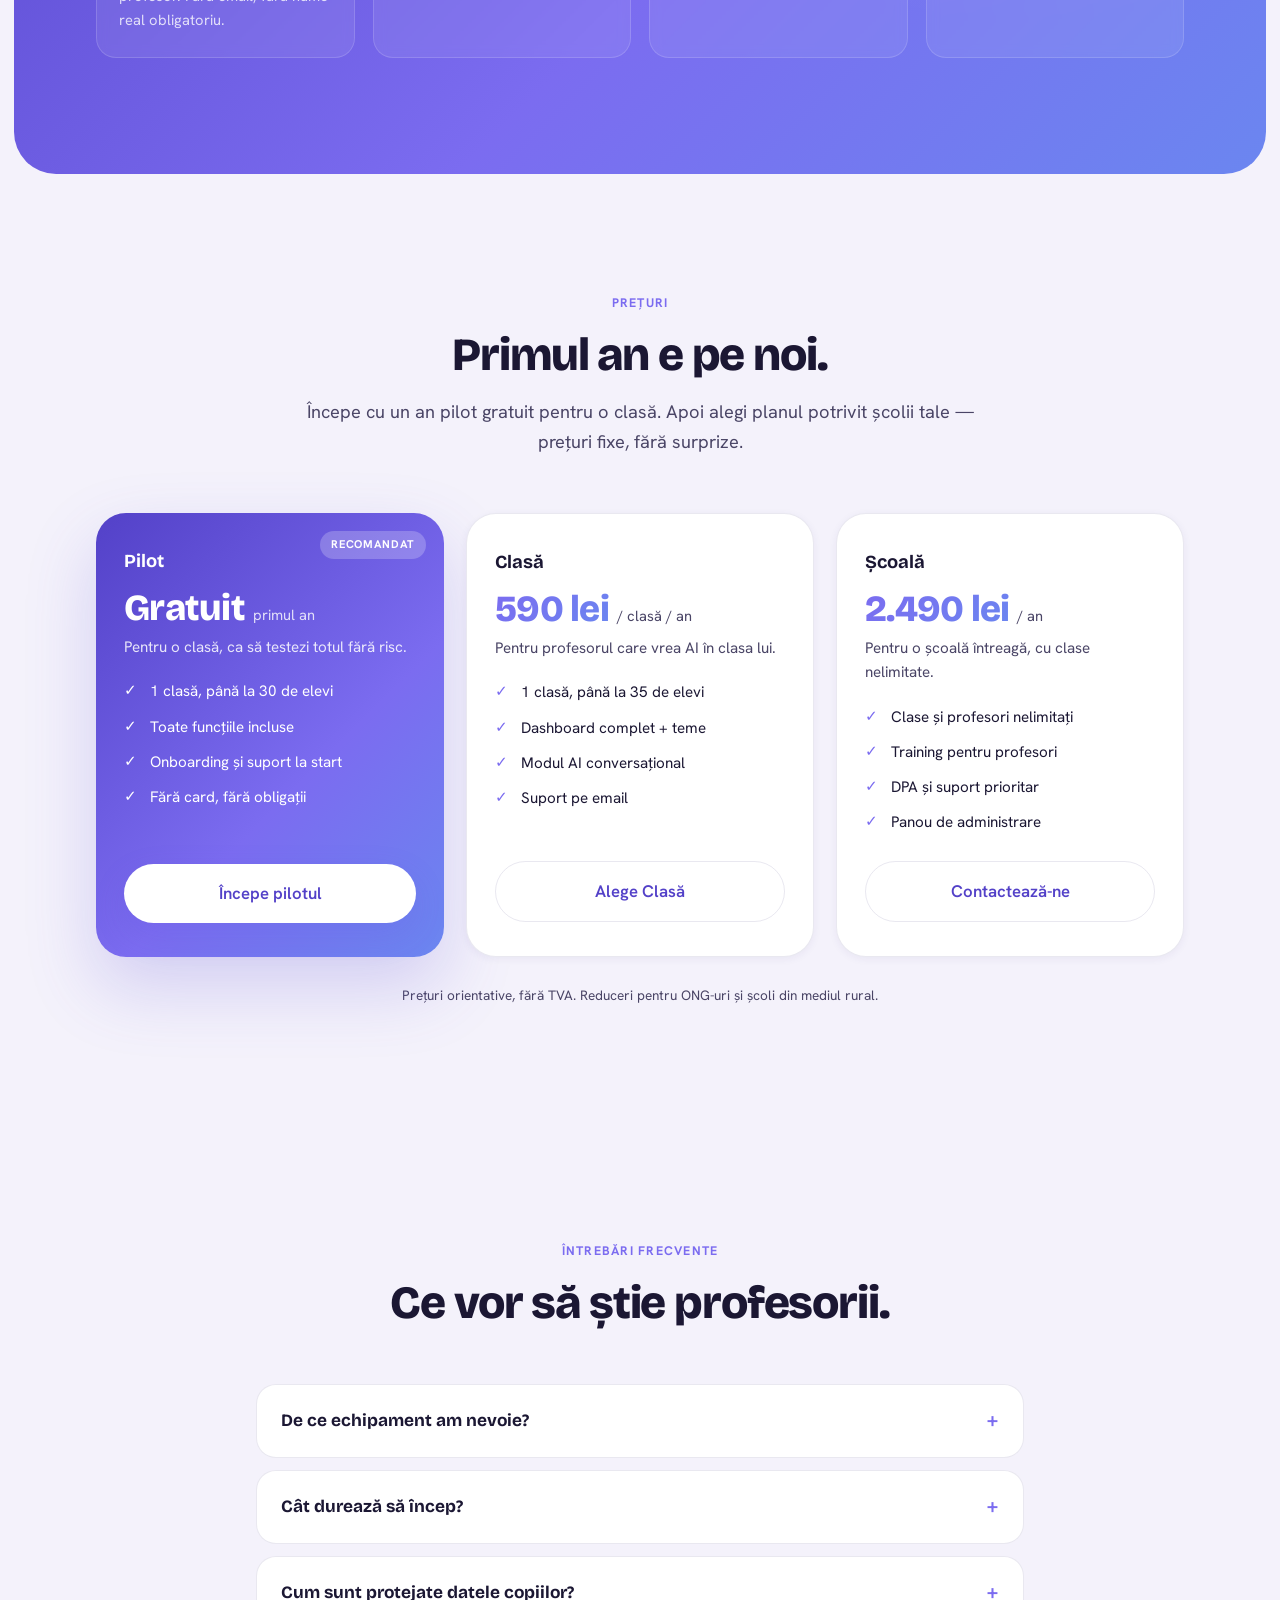
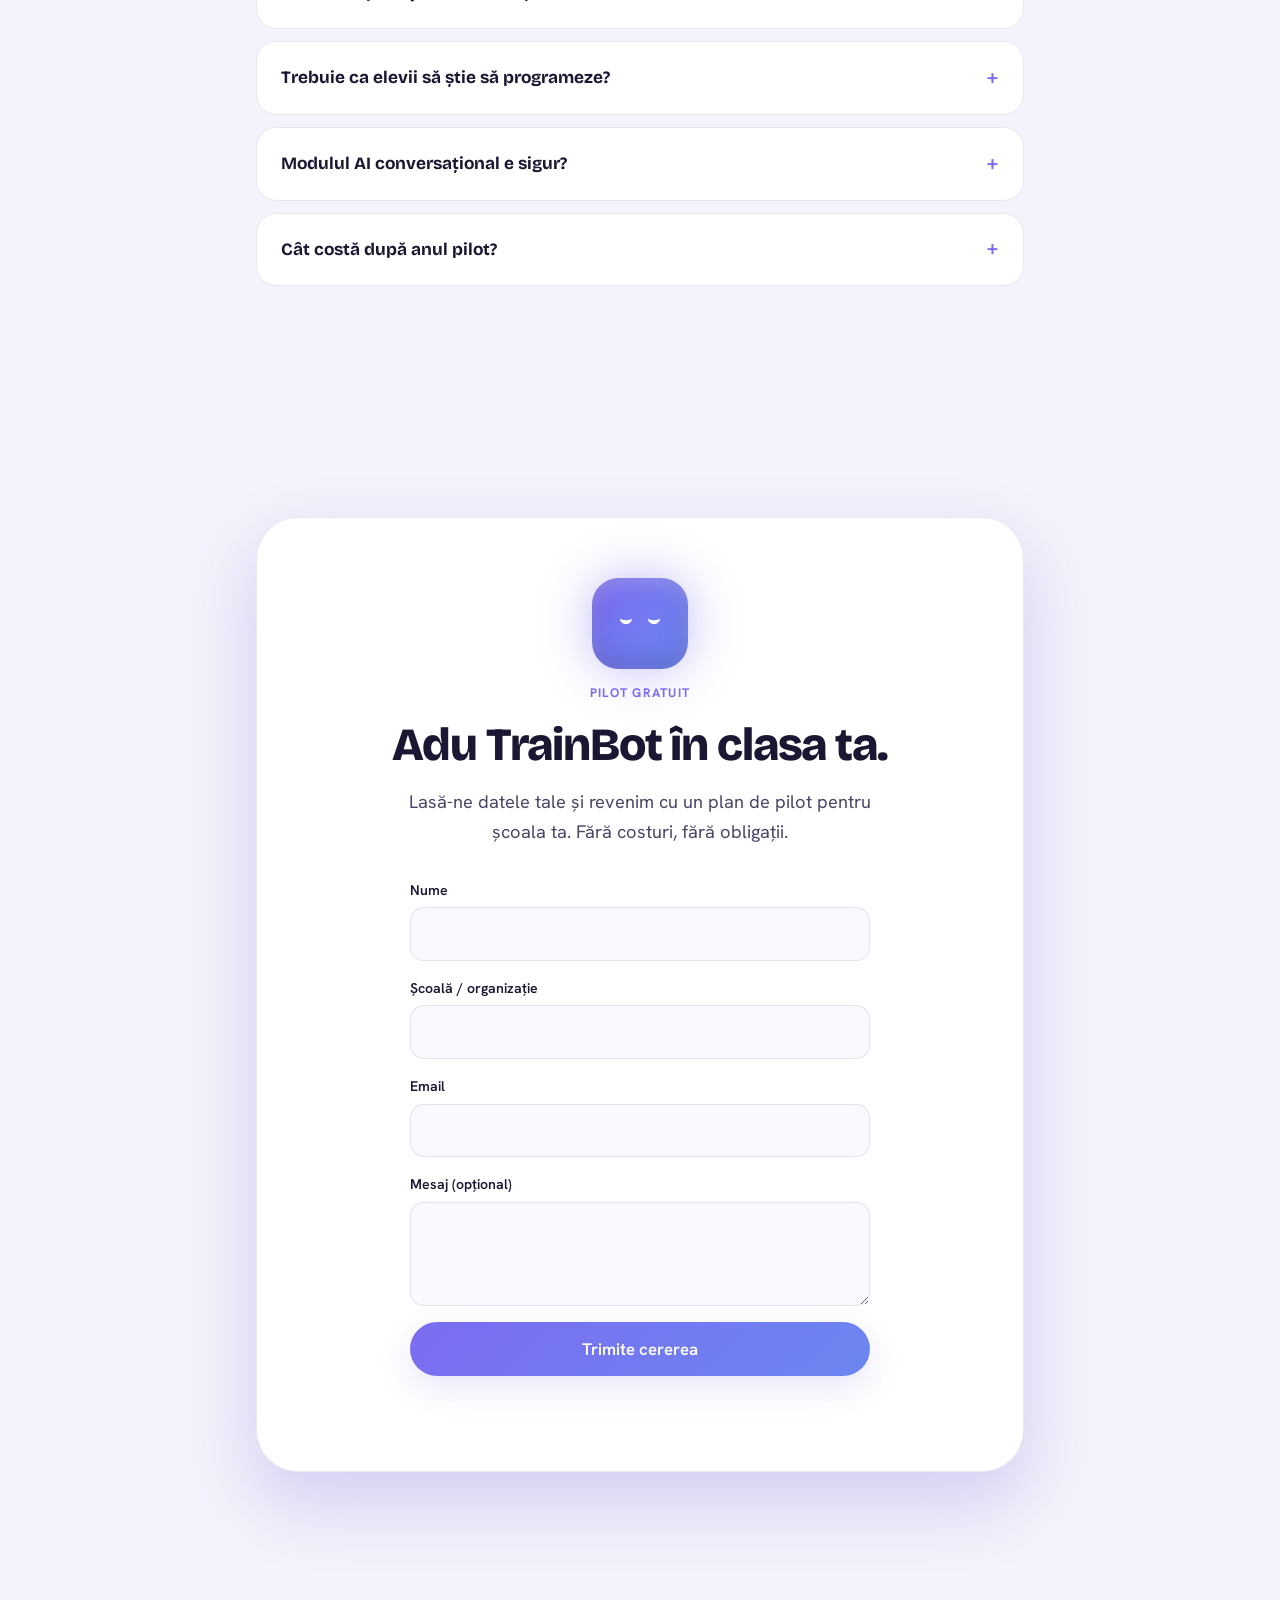
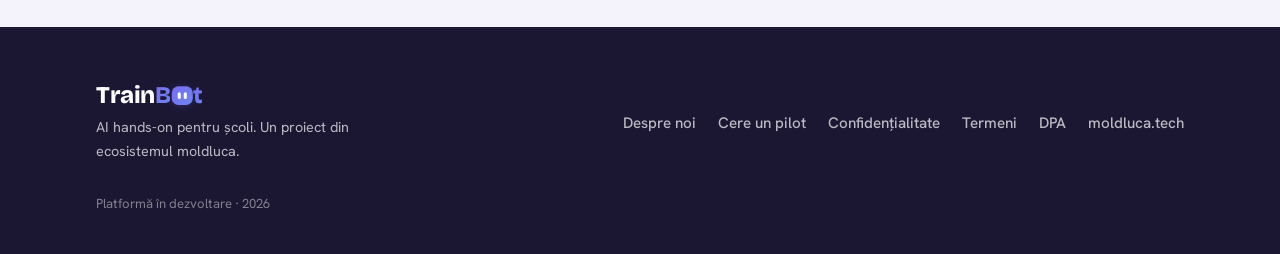
==== commit 830230af: "Despre: reformulat originea — ideea unui elev și a unui student, pasiune pentru AI Co-Authored-By: C" ====
--- a/index.html
+++ b/index.html
@@ -352,7 +352,7 @@
         </div>
         <span class="section-tag" data-i18n="about.tag">Despre noi</span>
         <h2 class="section-title" data-i18n="about.title">Construit în România, pentru profesori din România.</h2>
-        <p class="section-lead" data-i18n="about.p1">TrainBot s-a născut din pasiunea pentru robotică și educație, în ecosistemul Crocorobo &amp; Perpetuum Mobile. Credem că fiecare copil ar trebui să înțeleagă inteligența artificială — nu doar să o folosească.</p>
+        <p class="section-lead" data-i18n="about.p1">TrainBot s-a născut din ideea unui elev și a unui student, din pasiunea pentru inteligența artificială și dorința de a învăța lumea despre ea. Credem că fiecare copil ar trebui să înțeleagă AI-ul — nu doar să-l folosească.</p>
         <p class="about-p2" data-i18n="about.p2">Construim un instrument pe care l-am fi vrut noi în școală: practic, sigur și gândit pentru sala de clasă reală, cu profesorul în centru.</p>
         <div class="about-meta">
           <span data-i18n="about.m1">🇷🇴 Făcut în România</span>
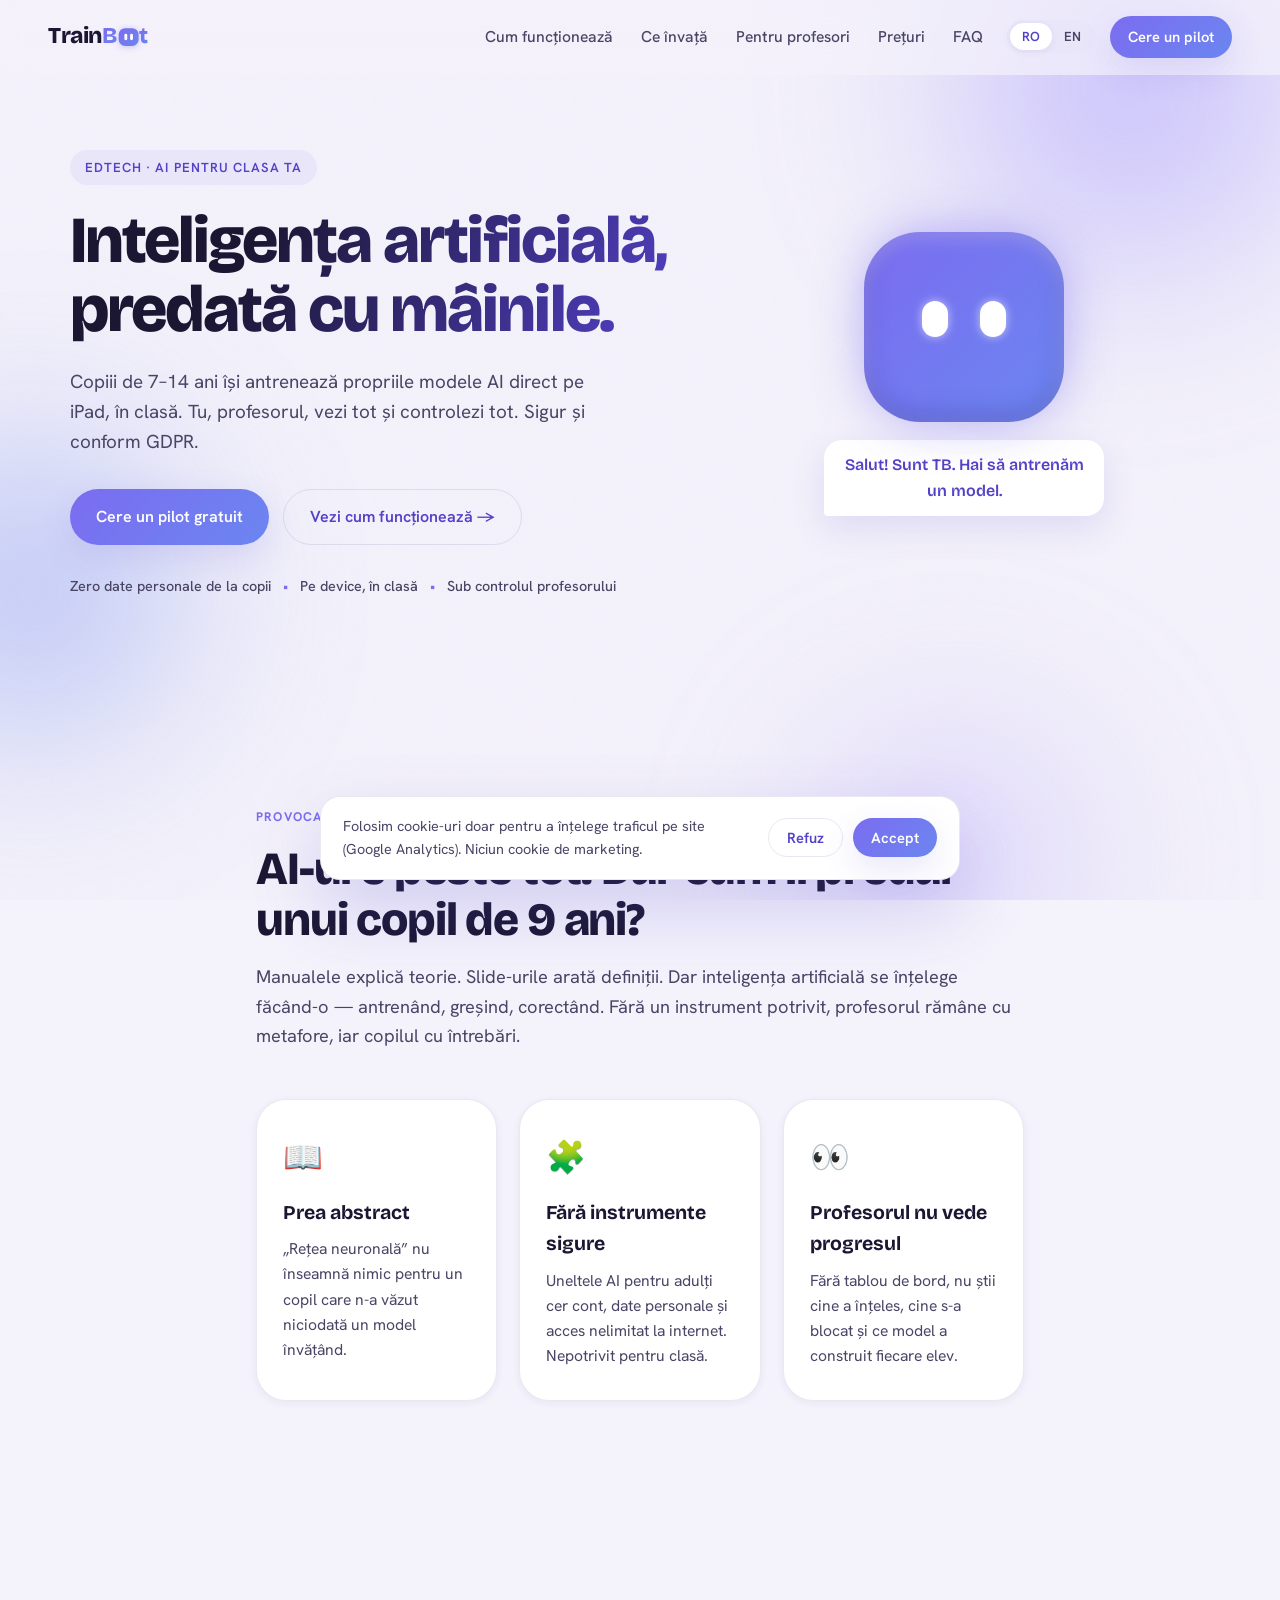
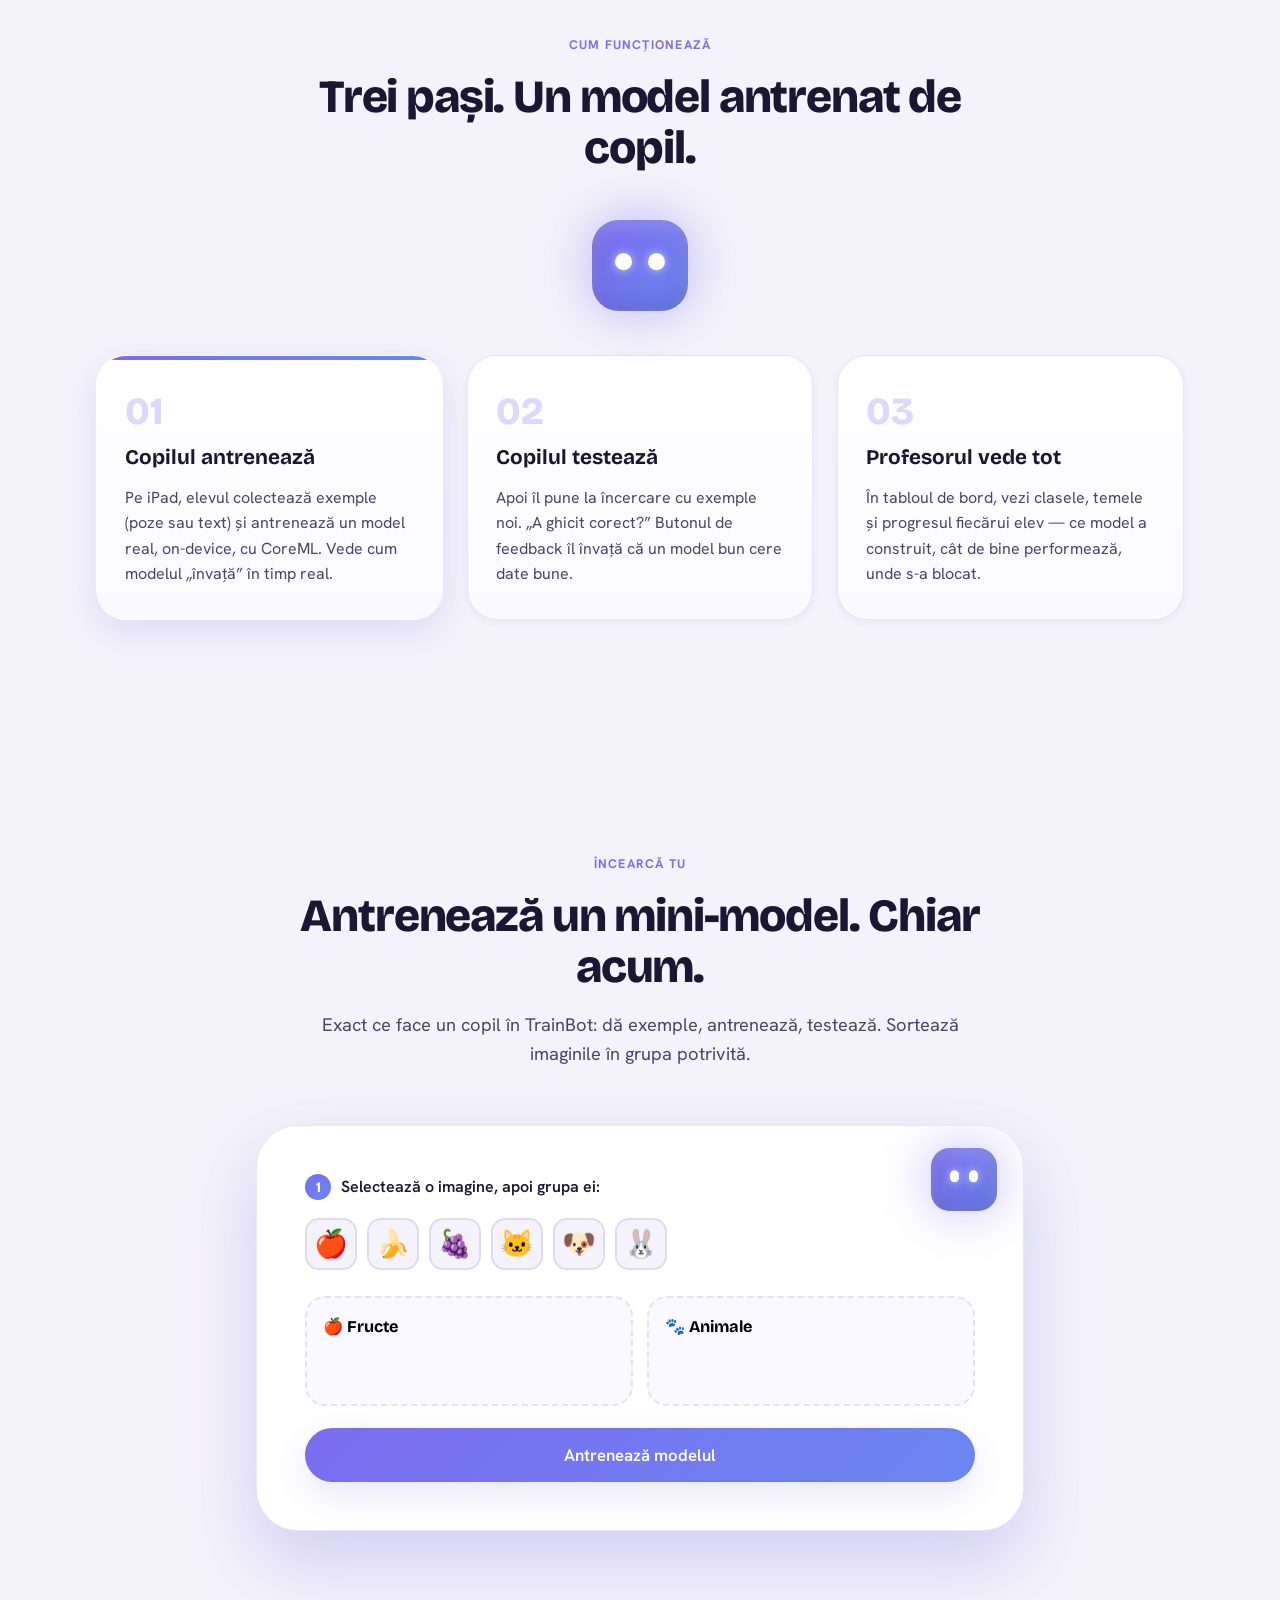
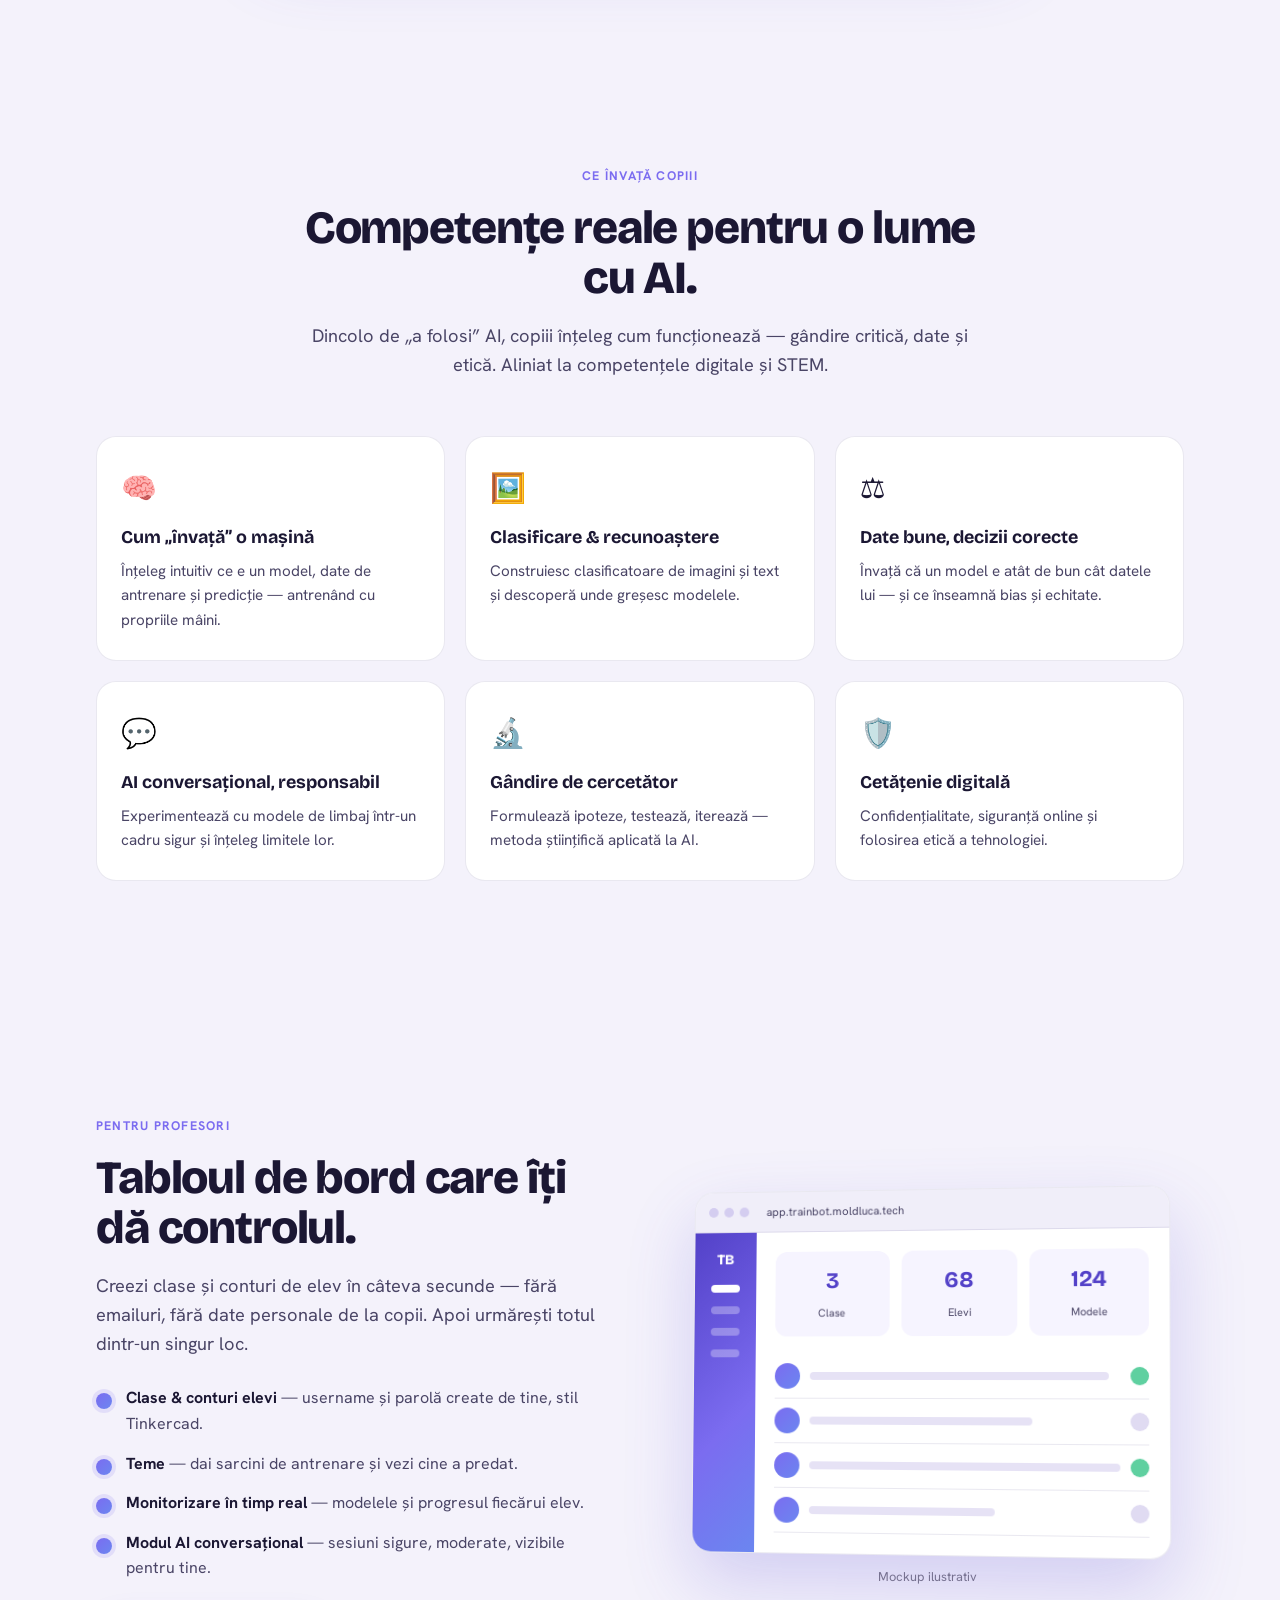
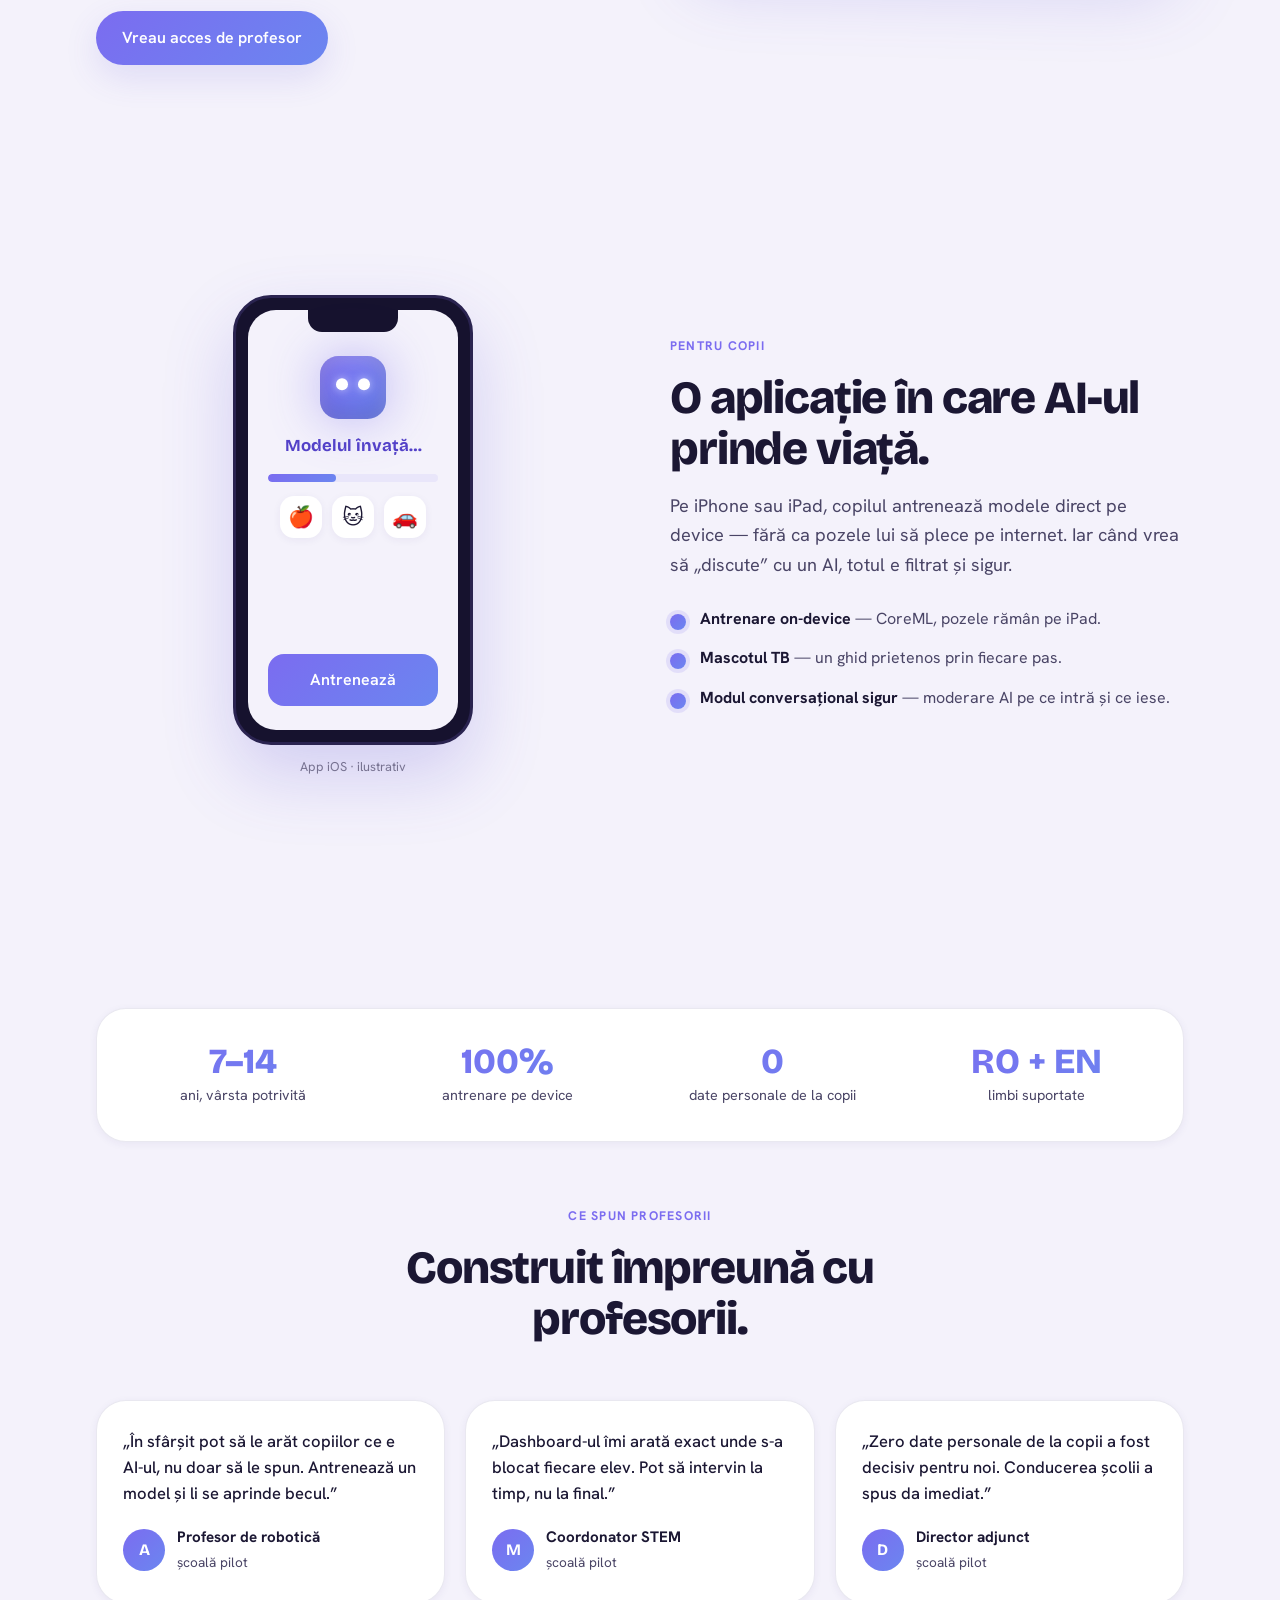
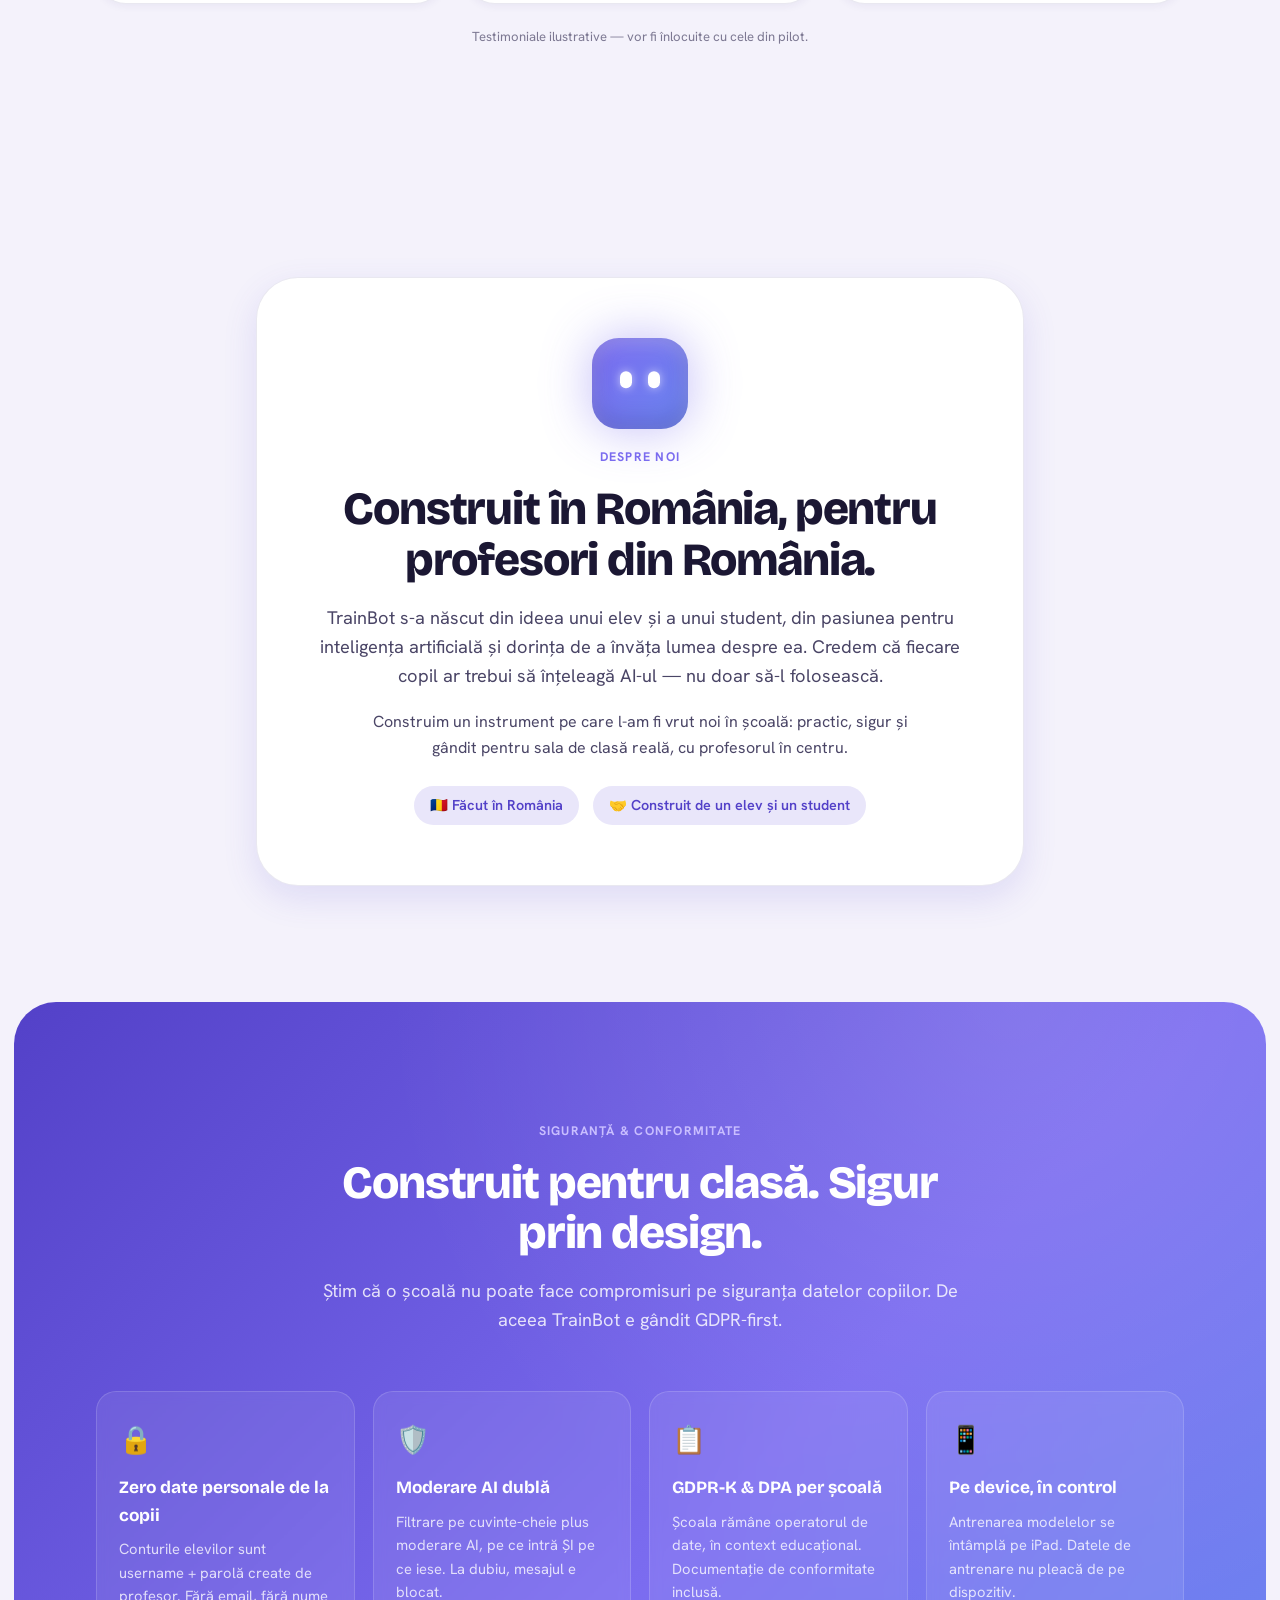
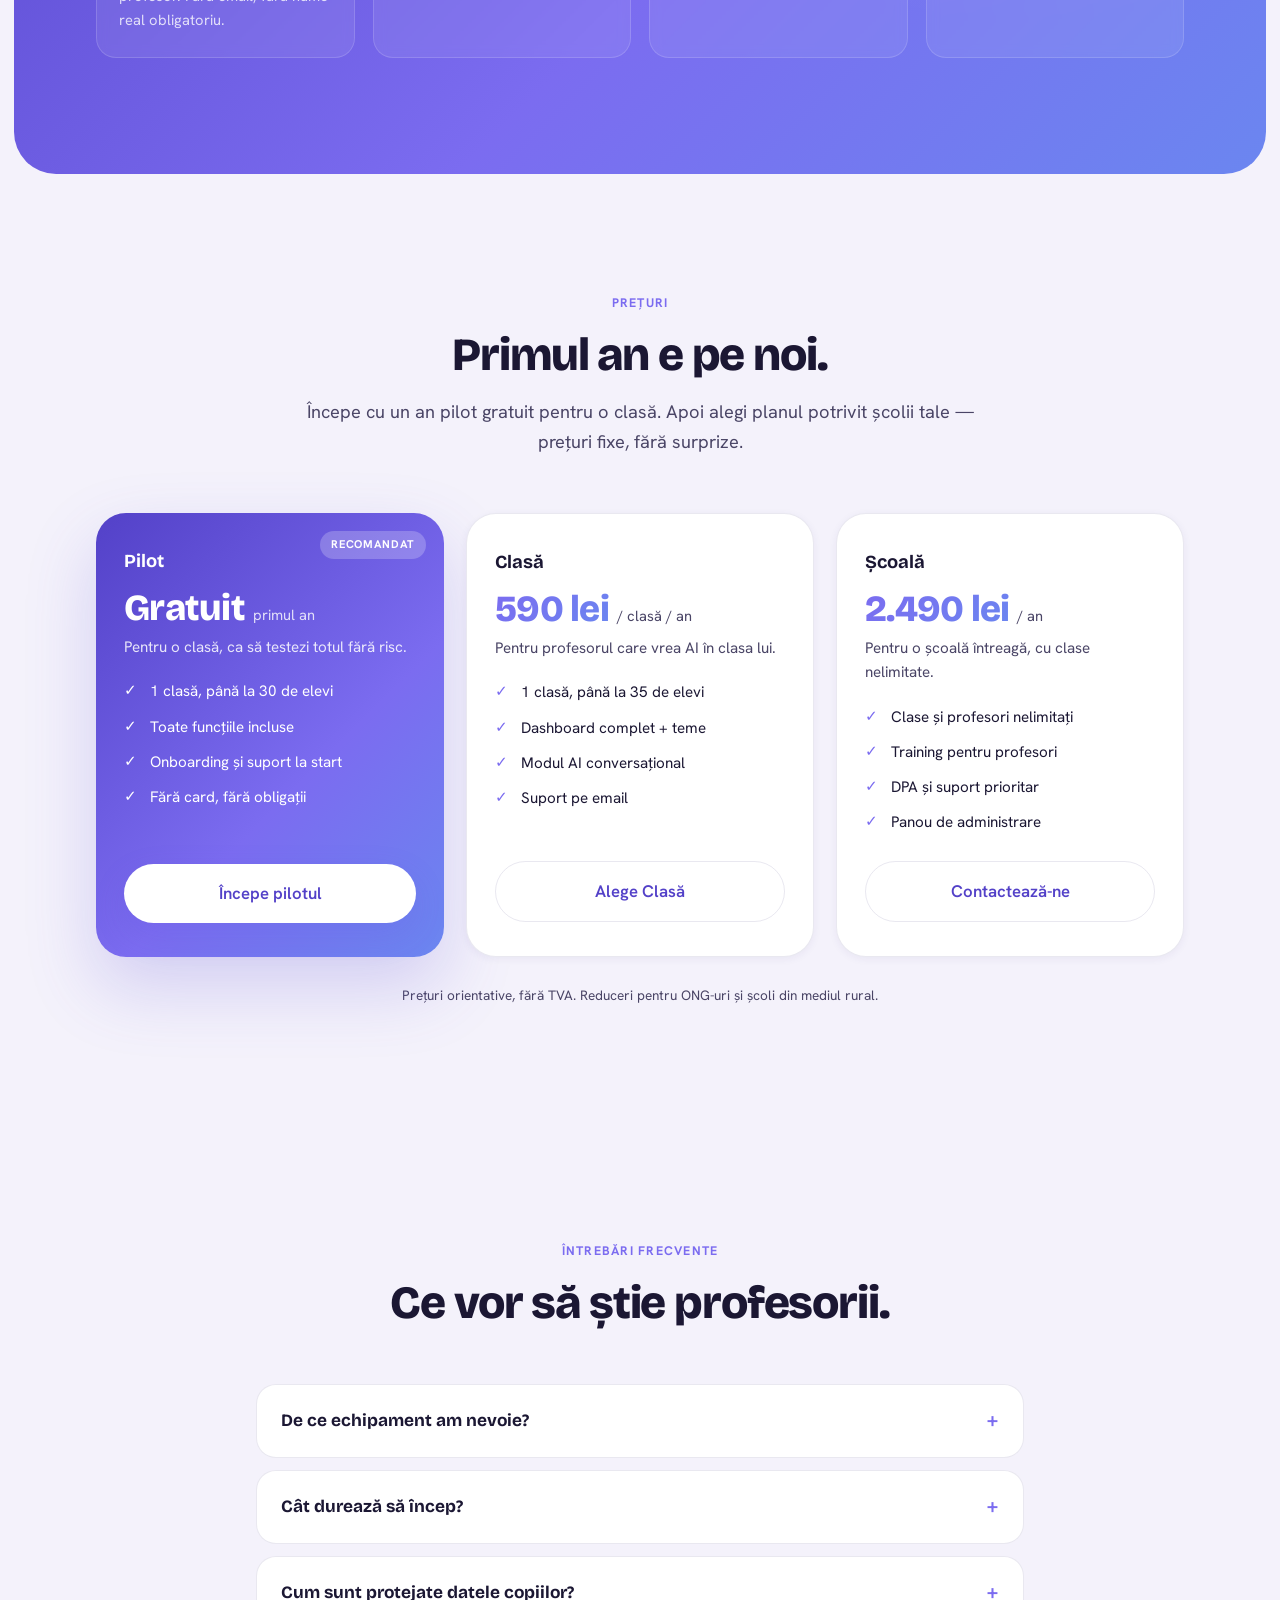
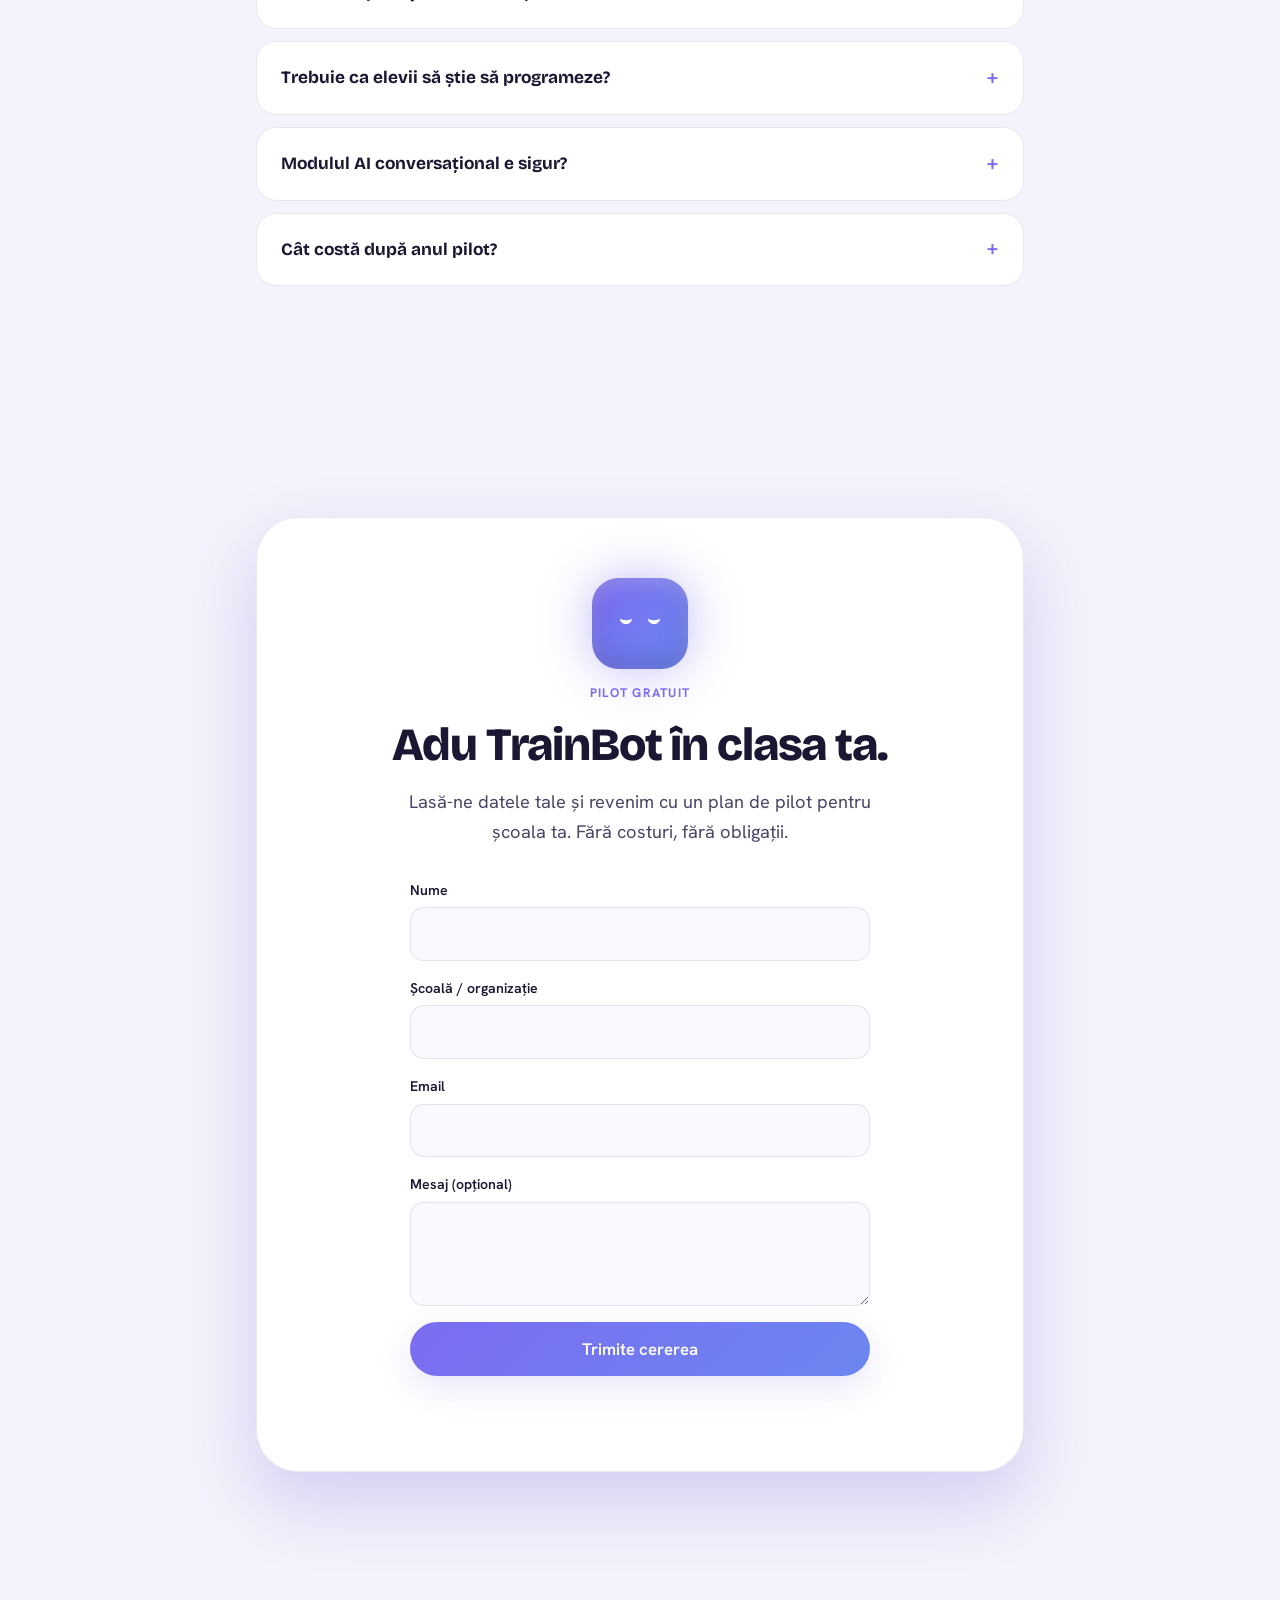
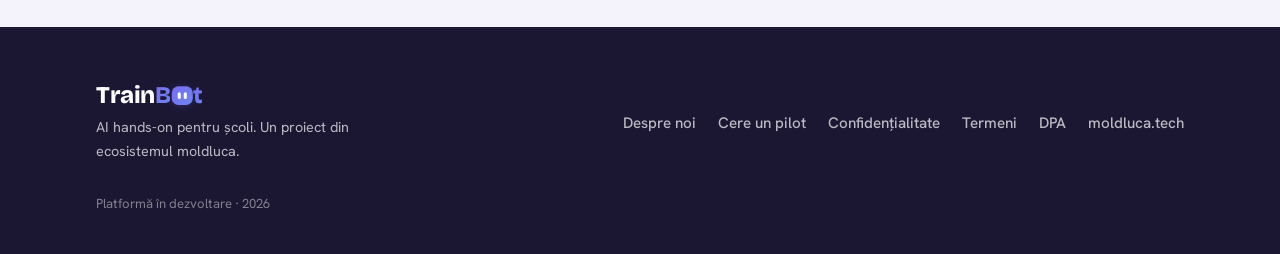
==== commit 90ef5858: "Despre: scoate mențiunea Crocorobo/Perpetuum, badge → elev & student Co-Authored-By: Claude Opus 4.8" ====
--- a/index.html
+++ b/index.html
@@ -356,7 +356,7 @@
         <p class="about-p2" data-i18n="about.p2">Construim un instrument pe care l-am fi vrut noi în școală: practic, sigur și gândit pentru sala de clasă reală, cu profesorul în centru.</p>
         <div class="about-meta">
           <span data-i18n="about.m1">🇷🇴 Făcut în România</span>
-          <span data-i18n="about.m2">🤝 Parte din Crocorobo / Perpetuum Mobile</span>
+          <span data-i18n="about.m2">🤝 Construit de un elev și un student</span>
         </div>
       </div>
     </div>
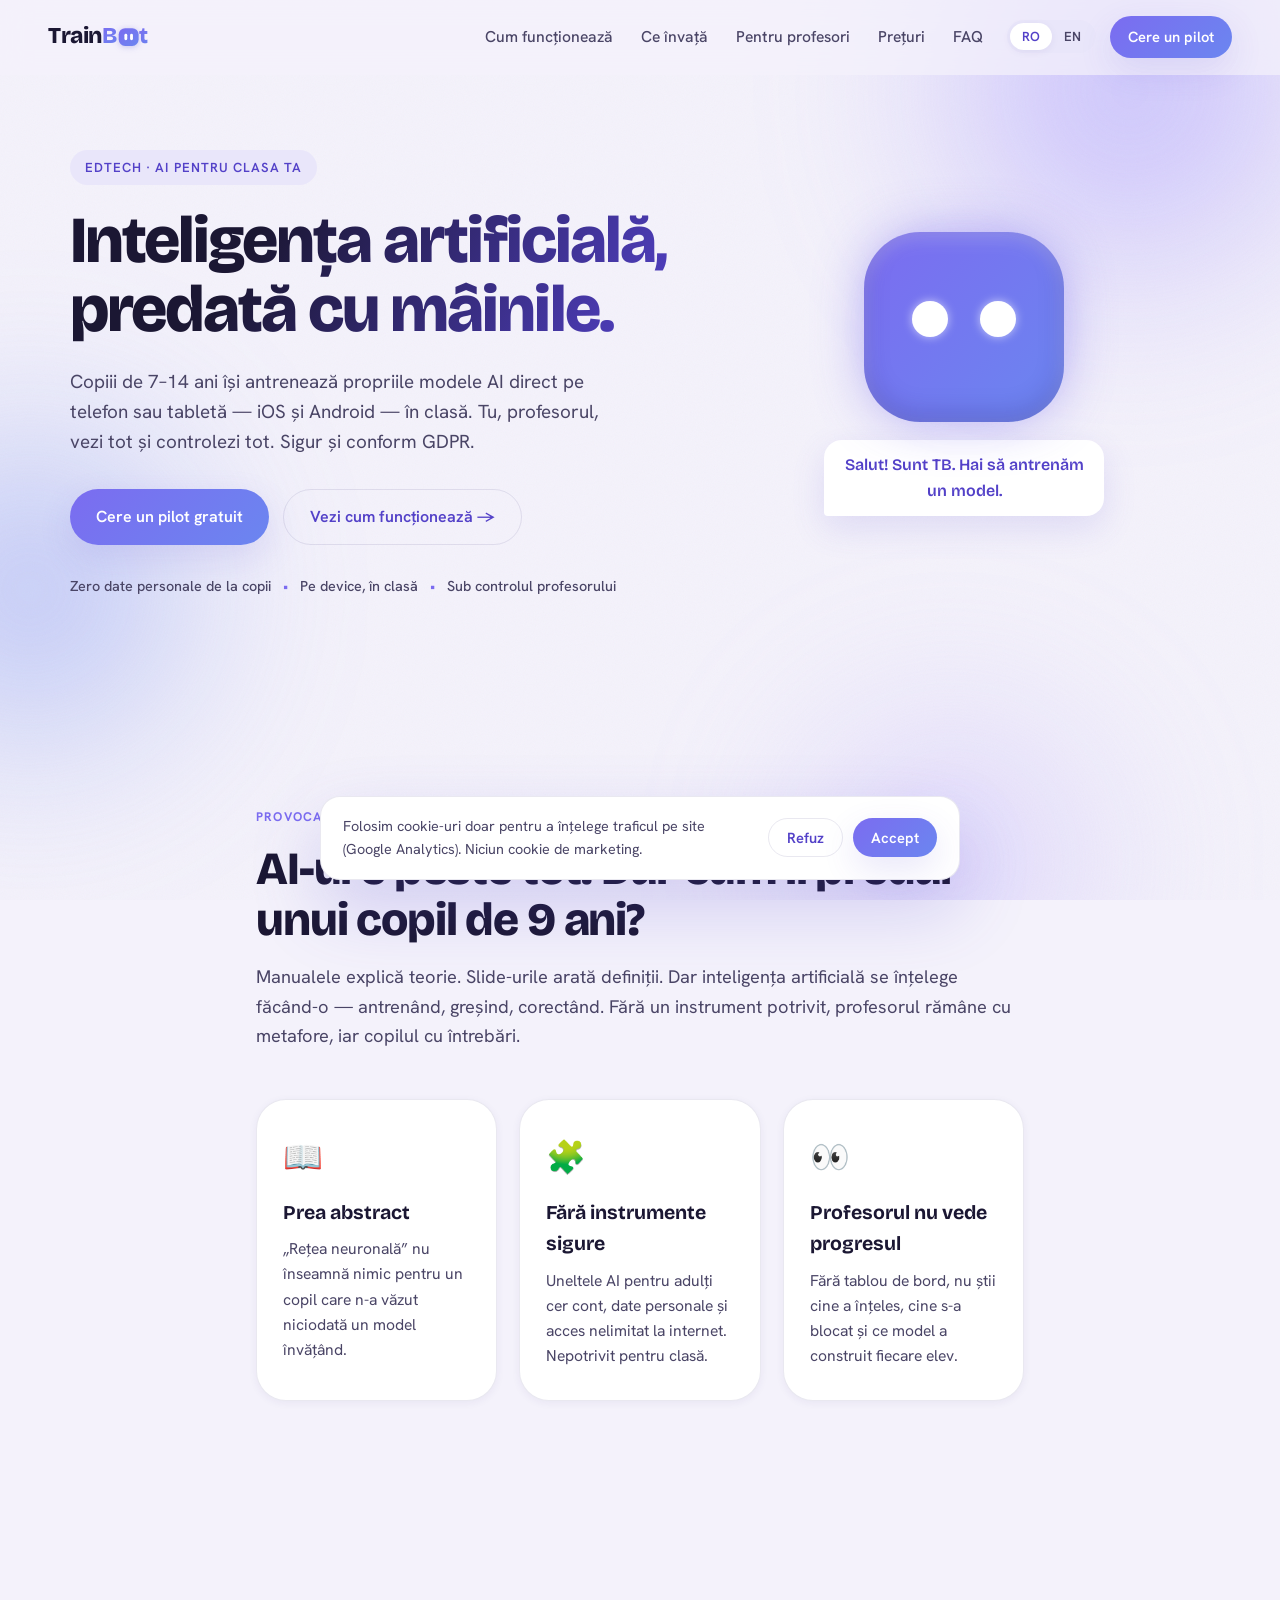
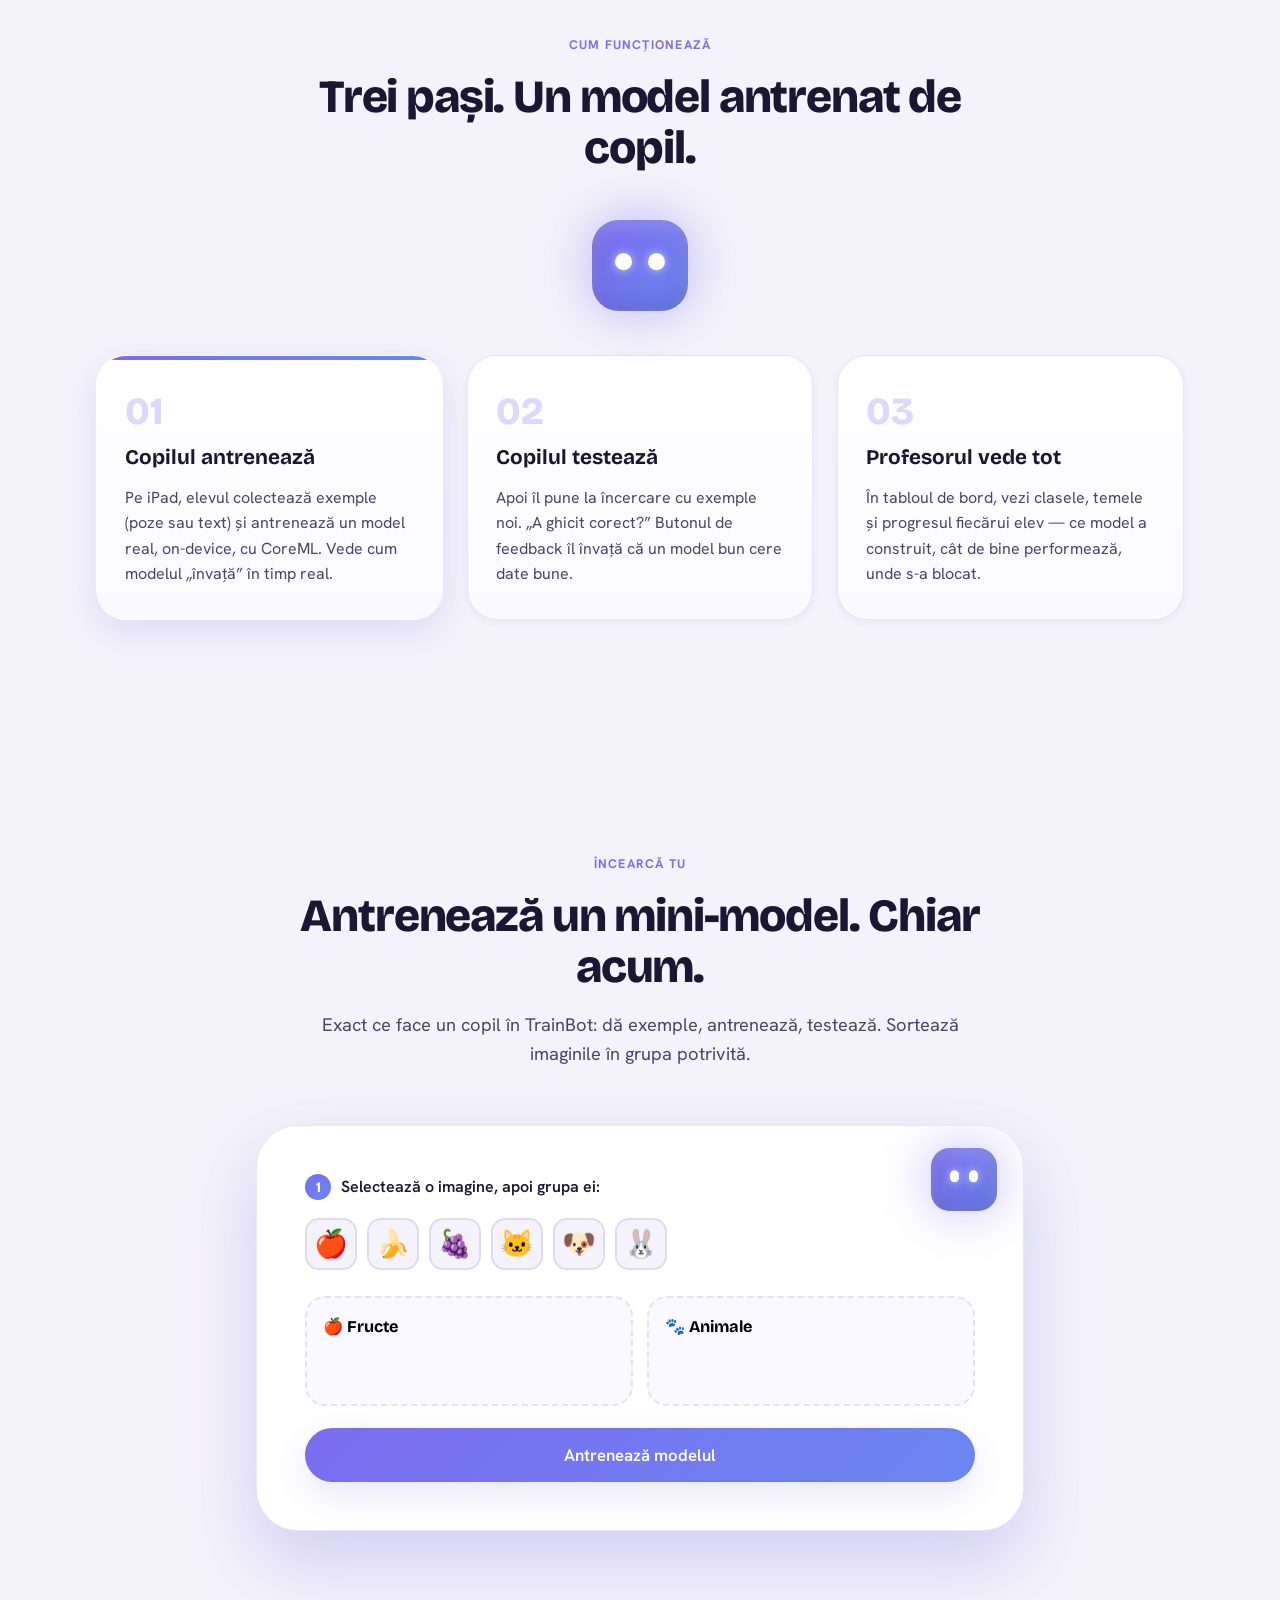
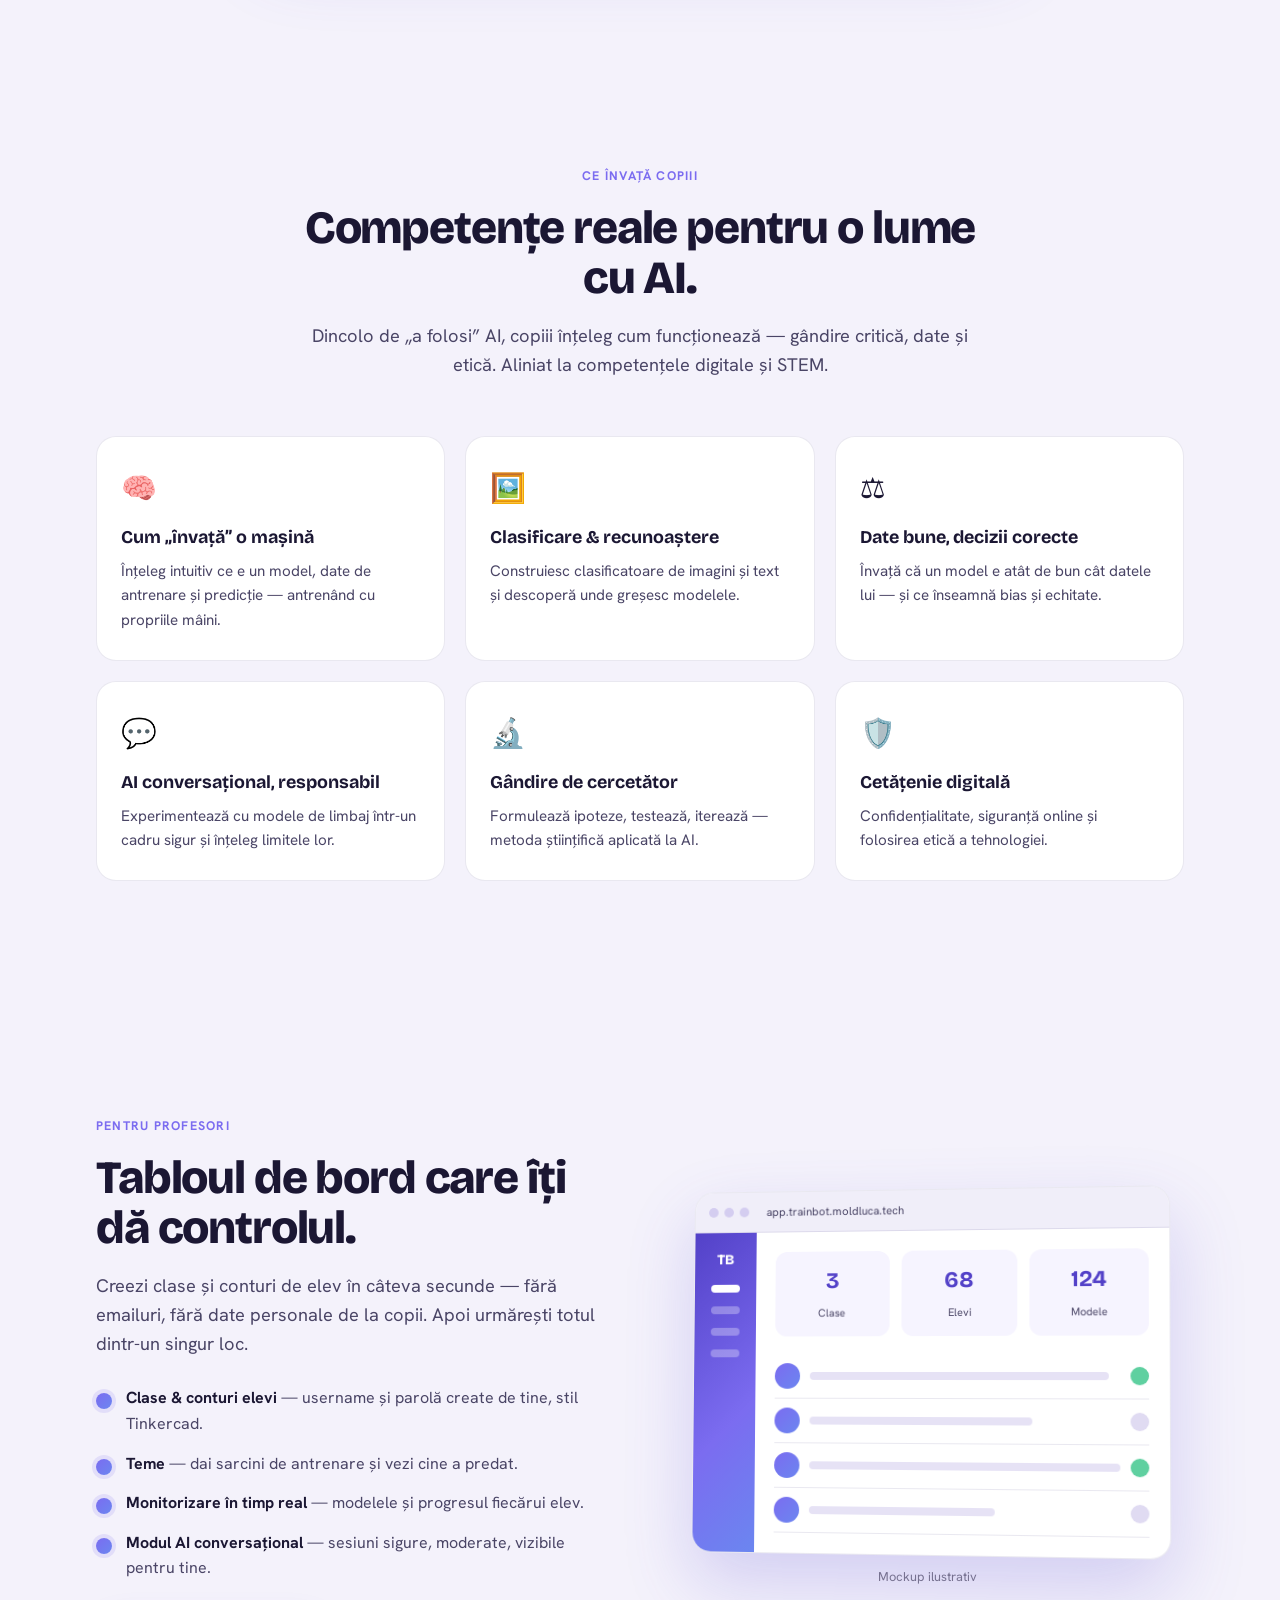
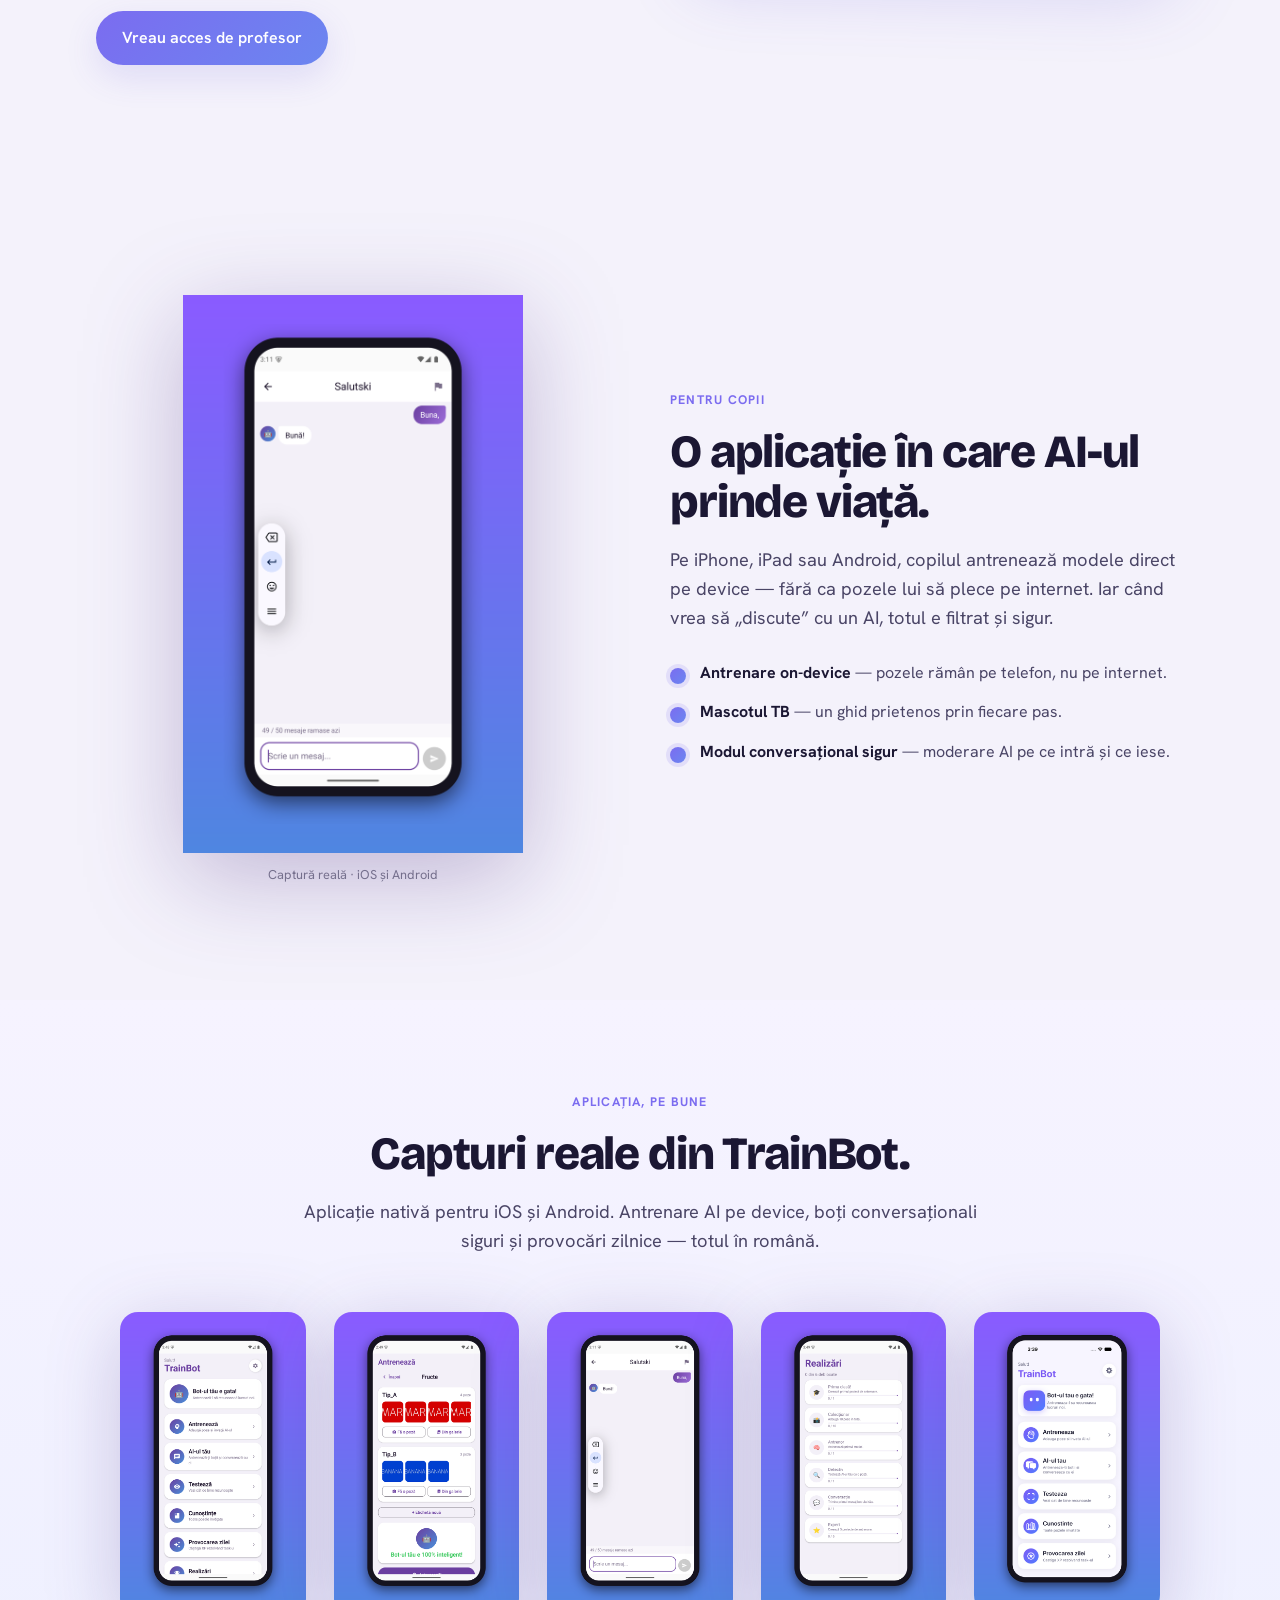
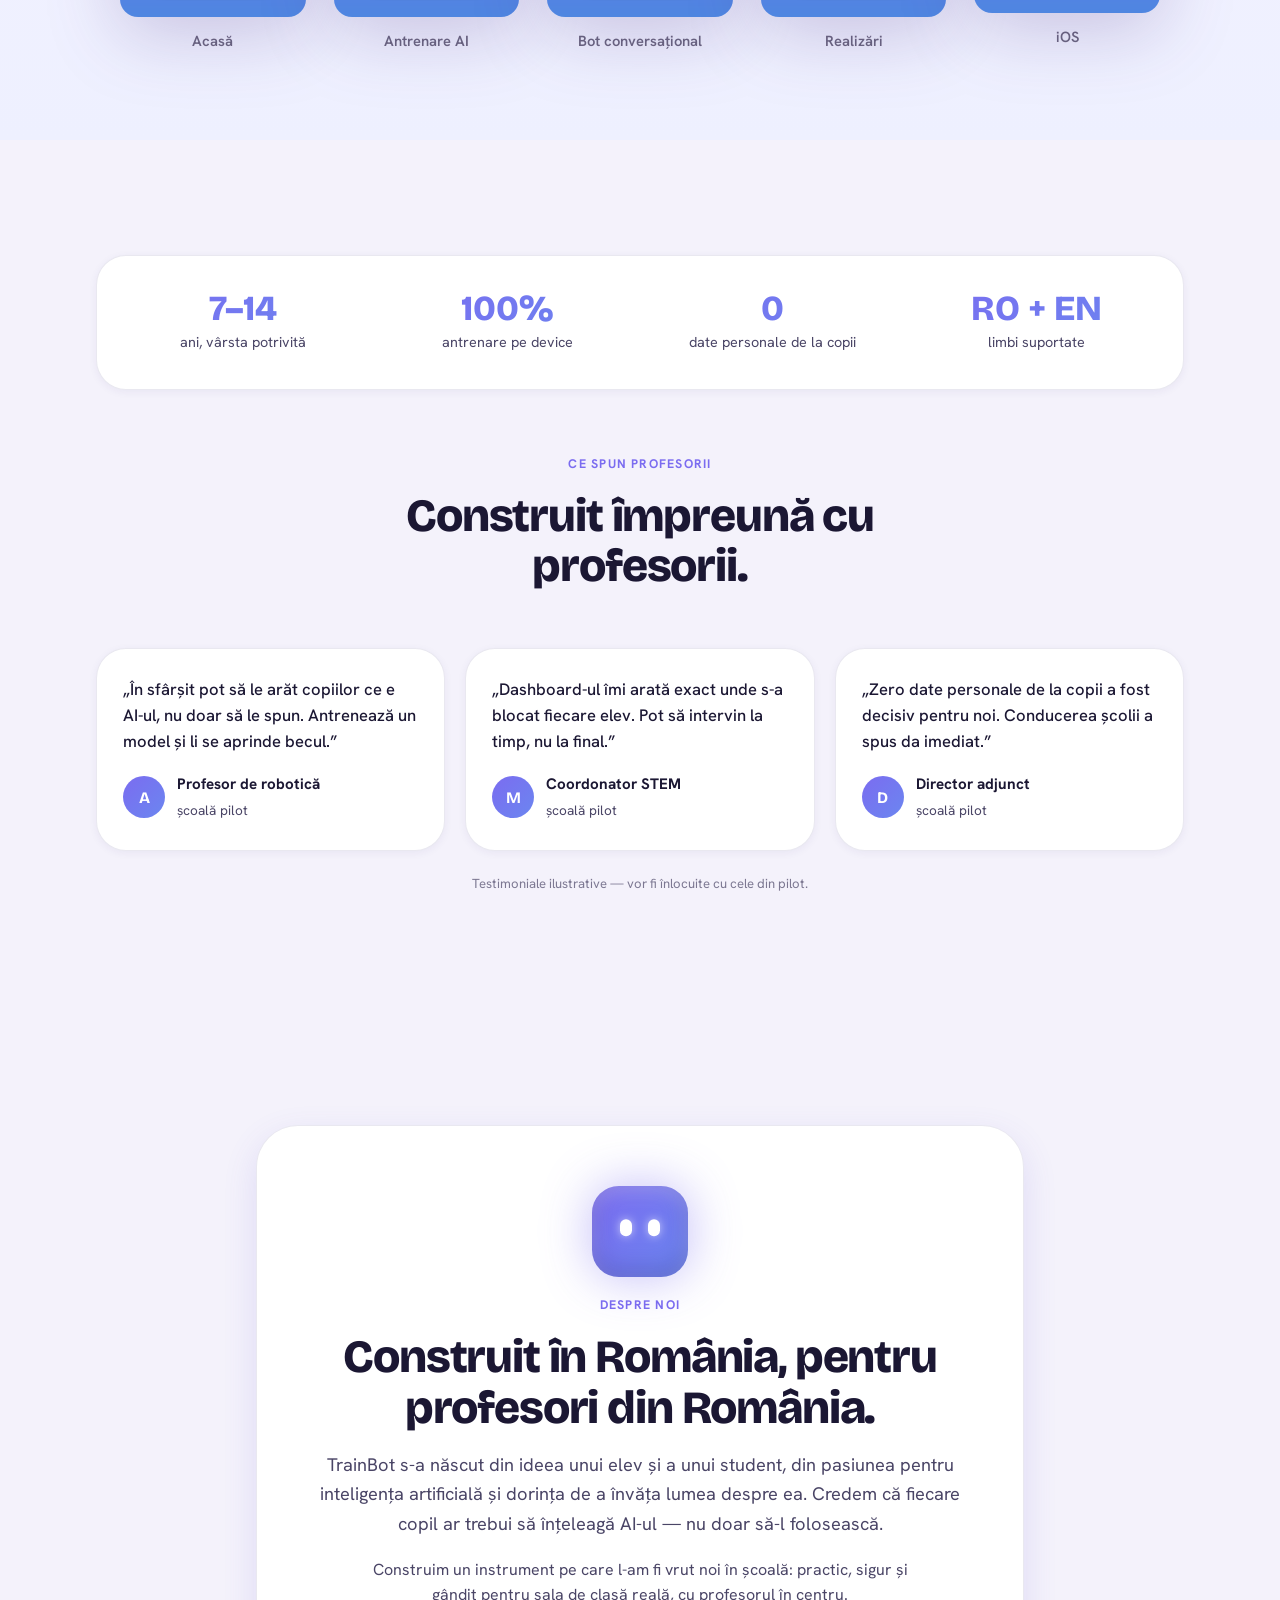
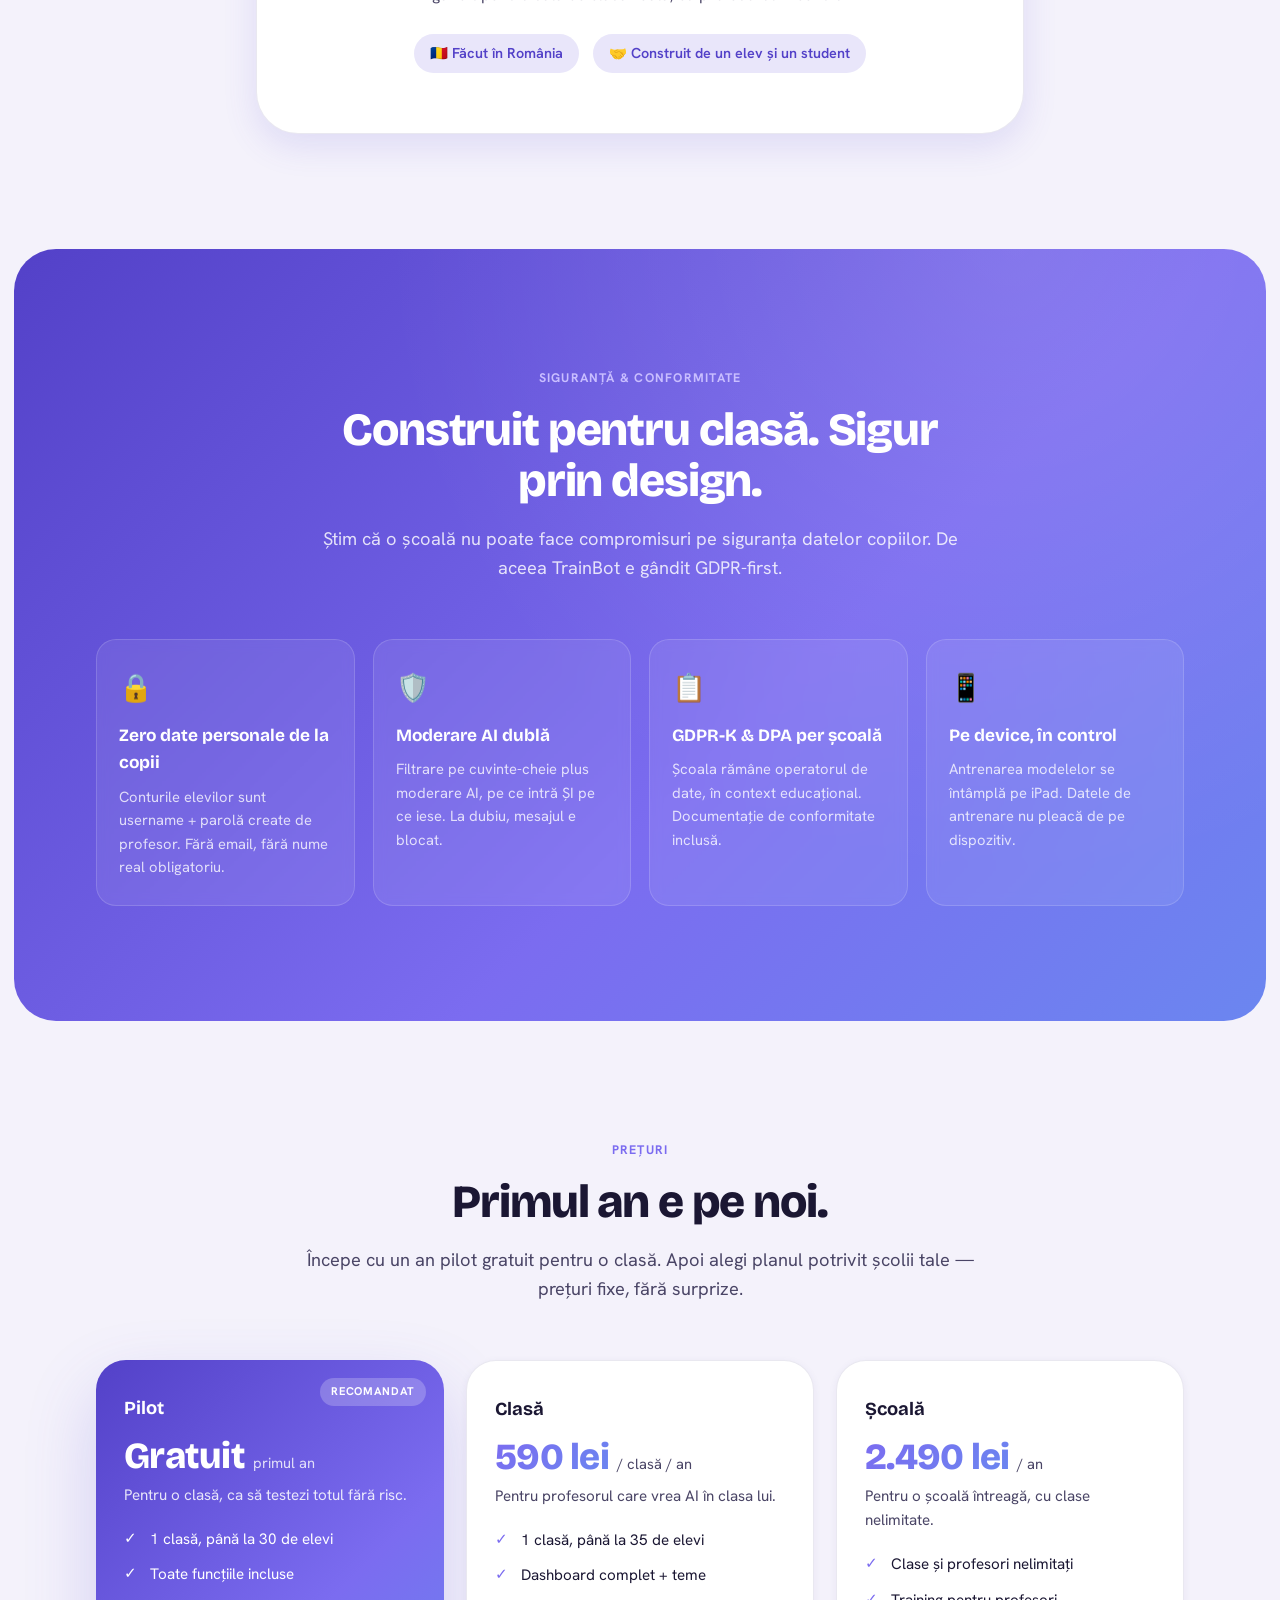
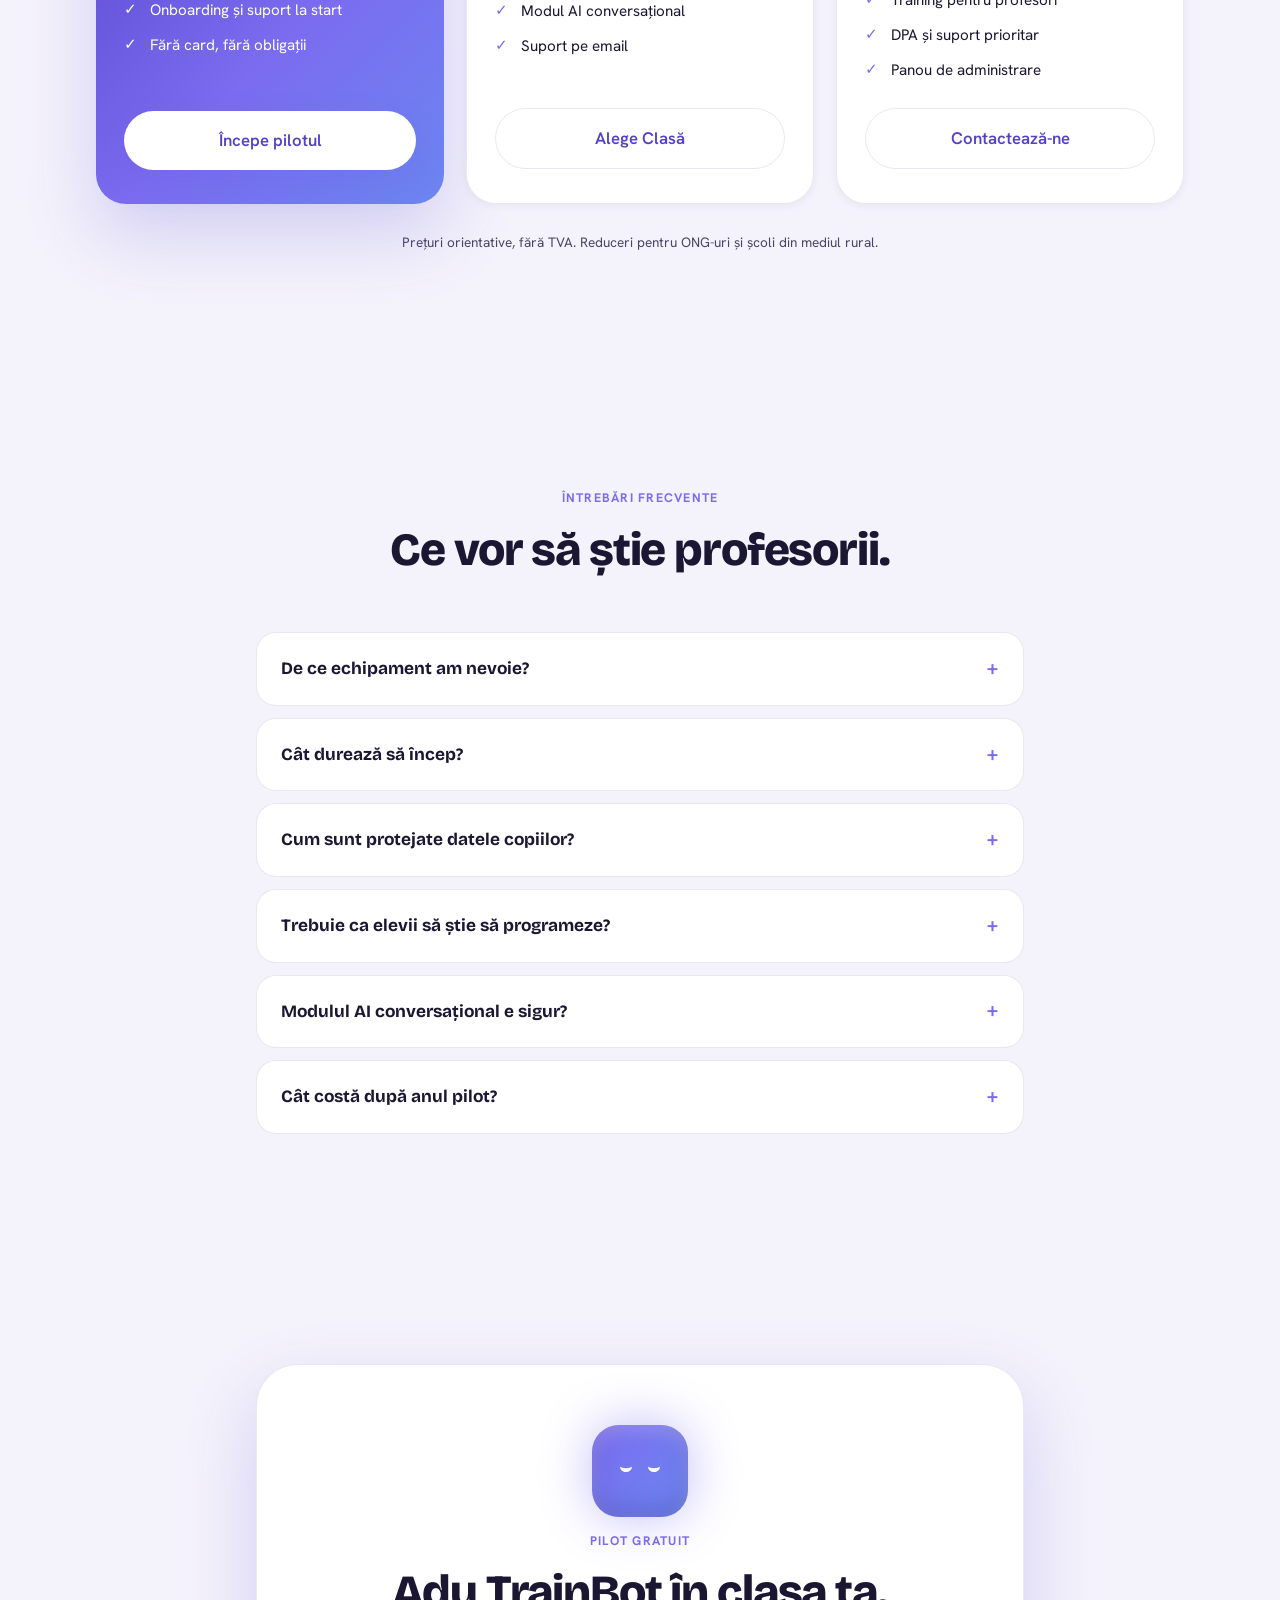
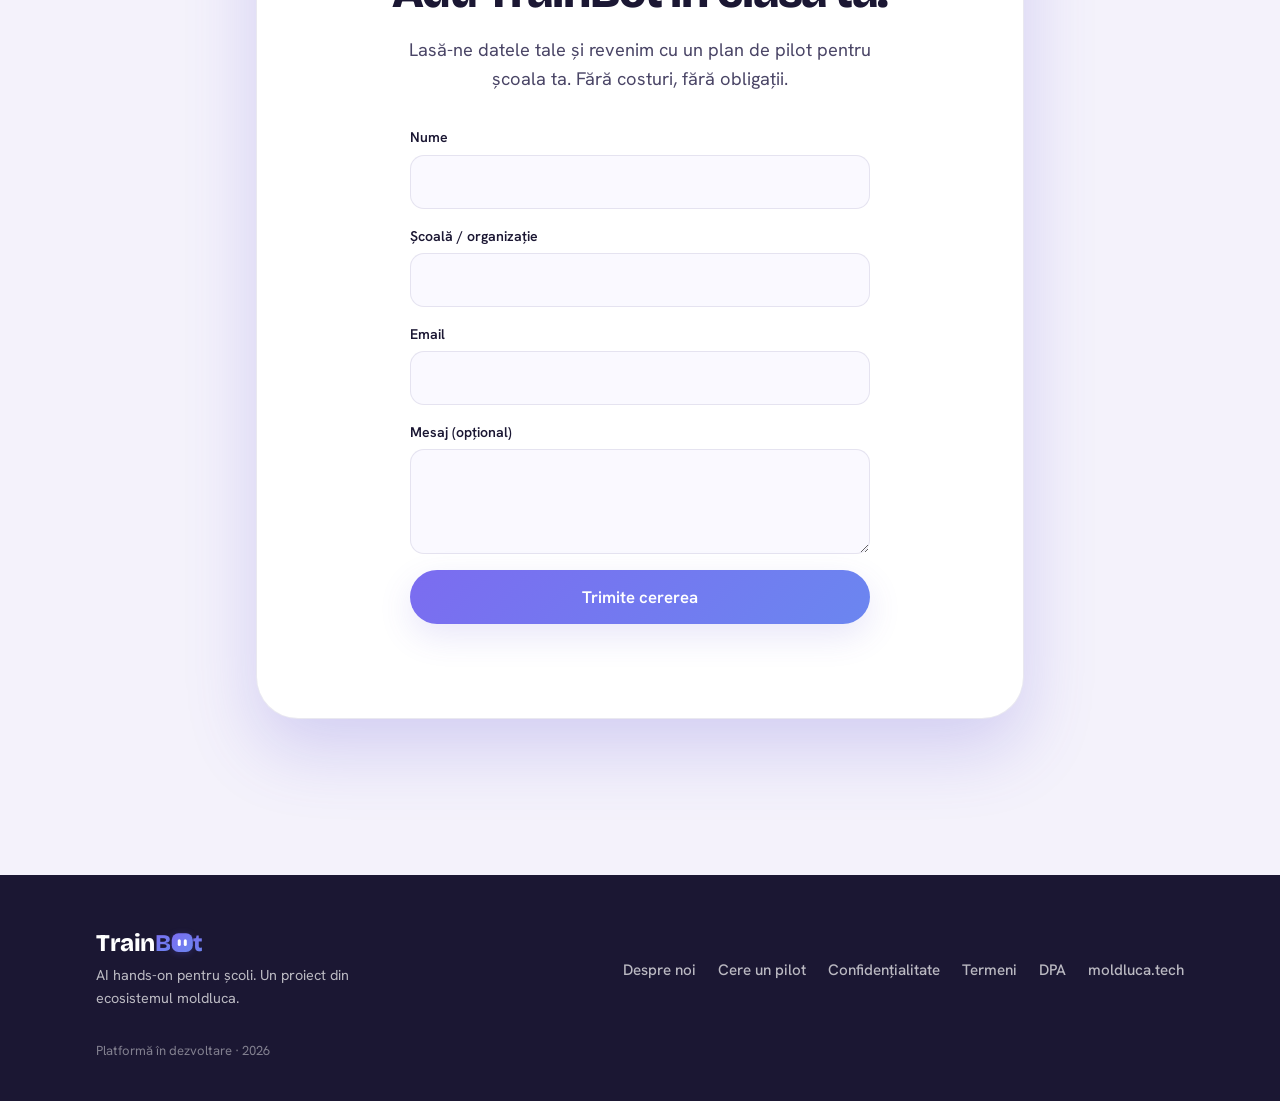
==== commit 4bafdd7c: "Capturi reale din app (iOS + Android) + galerie; copy actualizat pe ambele platforme - Mockup-uri re" ====
--- a/index.html
+++ b/index.html
@@ -82,7 +82,7 @@
       <div class="hero-copy">
         <span class="eyebrow" data-i18n="hero.eyebrow">EdTech · AI pentru clasa ta</span>
         <h1 class="hero-title" data-i18n="hero.title">Inteligența artificială,<br />predată cu mâinile.</h1>
-        <p class="hero-sub" data-i18n="hero.sub">Copiii de 7–14 ani își antrenează propriile modele AI direct pe iPad, în clasă. Tu, profesorul, vezi tot și controlezi tot. Sigur și conform GDPR.</p>
+        <p class="hero-sub" data-i18n="hero.sub">Copiii de 7–14 ani își antrenează propriile modele AI direct pe telefon sau tabletă — iOS și Android — în clasă. Tu, profesorul, vezi tot și controlezi tot. Sigur și conform GDPR.</p>
         <div class="hero-cta">
           <a href="#pilot" class="btn btn-primary" data-i18n="hero.cta1">Cere un pilot gratuit</a>
           <a href="#how" class="btn btn-ghost" data-i18n="hero.cta2">Vezi cum funcționează →</a>
@@ -283,30 +283,37 @@
   <section class="section kids" id="kids">
     <div class="container split reverse">
       <div class="split-visual">
-        <div class="mockup mockup-phone" id="phoneMock">
-          <div class="phone-notch"></div>
-          <div class="phone-screen">
-            <div class="phone-mascot">
-              <div class="mascot mascot-sm" data-state="learning"><div class="mascot-head"><div class="mascot-eyes"><span class="eye eye-l"></span><span class="eye eye-r"></span></div></div></div>
-            </div>
-            <div class="phone-title" data-i18n="kids.appstate">Modelul învață…</div>
-            <div class="phone-progress"><span></span></div>
-            <div class="phone-chips"><span class="chip">🍎</span><span class="chip">🐱</span><span class="chip">🚗</span></div>
-            <div class="phone-btn" data-i18n="kids.appbtn">Antrenează</div>
-          </div>
-        </div>
-        <span class="visual-note" data-i18n="kids.note">App iOS · ilustrativ</span>
+        <img src="images/app/mockup-android-chat.png" alt="Aplicația TrainBot — chat cu botul AI antrenat" class="app-mockup" loading="lazy" />
+        <span class="visual-note" data-i18n="kids.note">Captură reală · iOS și Android</span>
       </div>
 
       <div class="split-copy">
         <span class="section-tag" data-i18n="kids.tag">Pentru copii</span>
         <h2 class="section-title" data-i18n="kids.title">O aplicație în care AI-ul prinde viață.</h2>
-        <p class="section-lead" data-i18n="kids.lead">Pe iPhone sau iPad, copilul antrenează modele direct pe device — fără ca pozele lui să plece pe internet. Iar când vrea să „discute" cu un AI, totul e filtrat și sigur.</p>
+        <p class="section-lead" data-i18n="kids.lead">Pe iPhone, iPad sau Android, copilul antrenează modele direct pe device — fără ca pozele lui să plece pe internet. Iar când vrea să „discute" cu un AI, totul e filtrat și sigur.</p>
         <ul class="feature-list">
-          <li data-i18n="kids.f1"><strong>Antrenare on-device</strong> — CoreML, pozele rămân pe iPad.</li>
+          <li data-i18n="kids.f1"><strong>Antrenare on-device</strong> — pozele rămân pe telefon, nu pe internet.</li>
           <li data-i18n="kids.f2"><strong>Mascotul TB</strong> — un ghid prietenos prin fiecare pas.</li>
           <li data-i18n="kids.f3"><strong>Modul conversațional sigur</strong> — moderare AI pe ce intră și ce iese.</li>
         </ul>
+      </div>
+    </div>
+  </section>
+
+  <!-- ============ GALERIE APLICAȚIE (capturi reale) ============ -->
+  <section class="app-gallery" id="screenshots">
+    <div class="container">
+      <div class="section-head center">
+        <span class="section-tag" data-i18n="gallery.tag">Aplicația, pe bune</span>
+        <h2 class="section-title" data-i18n="gallery.title">Capturi reale din TrainBot.</h2>
+        <p class="section-lead" data-i18n="gallery.lead">Aplicație nativă pentru iOS și Android. Antrenare AI pe device, boți conversaționali siguri și provocări zilnice — totul în română.</p>
+      </div>
+      <div class="gallery-grid">
+        <div class="gallery-item"><img src="images/app/mockup-android-home.png" alt="Ecranul principal TrainBot" loading="lazy" /><span data-i18n="gallery.g1">Acasă</span></div>
+        <div class="gallery-item"><img src="images/app/mockup-android-training.png" alt="Antrenare model AI" loading="lazy" /><span data-i18n="gallery.g2">Antrenare AI</span></div>
+        <div class="gallery-item"><img src="images/app/mockup-android-chat.png" alt="Chat cu botul AI" loading="lazy" /><span data-i18n="gallery.g3">Bot conversațional</span></div>
+        <div class="gallery-item"><img src="images/app/mockup-android-achievements.png" alt="Realizări și XP" loading="lazy" /><span data-i18n="gallery.g4">Realizări</span></div>
+        <div class="gallery-item"><img src="images/app/mockup-ios-home.png" alt="TrainBot pe iOS" loading="lazy" /><span data-i18n="gallery.g5">iOS</span></div>
       </div>
     </div>
   </section>
--- a/styles.css
+++ b/styles.css
@@ -542,3 +542,13 @@
   *, *::before, *::after { animation: none !important; transition: none !important; }
   .reveal { opacity: 1; transform: none; }
 }
+
+/* ===== App mockups & screenshots gallery (real captures) ===== */
+.app-mockup{width:100%;max-width:340px;height:auto;display:block;margin:0 auto;filter:drop-shadow(0 24px 48px rgba(60,30,120,.28))}
+.app-gallery{padding:88px 0;background:linear-gradient(180deg,#f6f3ff 0%,#eef0ff 100%)}
+.app-gallery .gallery-grid{display:grid;grid-template-columns:repeat(auto-fit,minmax(180px,1fr));gap:28px;max-width:1100px;margin:42px auto 0;padding:0 24px}
+.app-gallery .gallery-item{display:flex;flex-direction:column;align-items:center;gap:12px}
+.app-gallery .gallery-item img{width:100%;max-width:240px;height:auto;border-radius:18px;filter:drop-shadow(0 16px 36px rgba(60,30,120,.22));transition:transform .25s ease}
+.app-gallery .gallery-item img:hover{transform:translateY(-6px)}
+.app-gallery .gallery-item span{font-size:.92rem;color:var(--text-secondary,#6b6680);font-weight:600}
+@media(max-width:560px){.app-gallery .gallery-grid{grid-template-columns:repeat(2,1fr);gap:16px}}
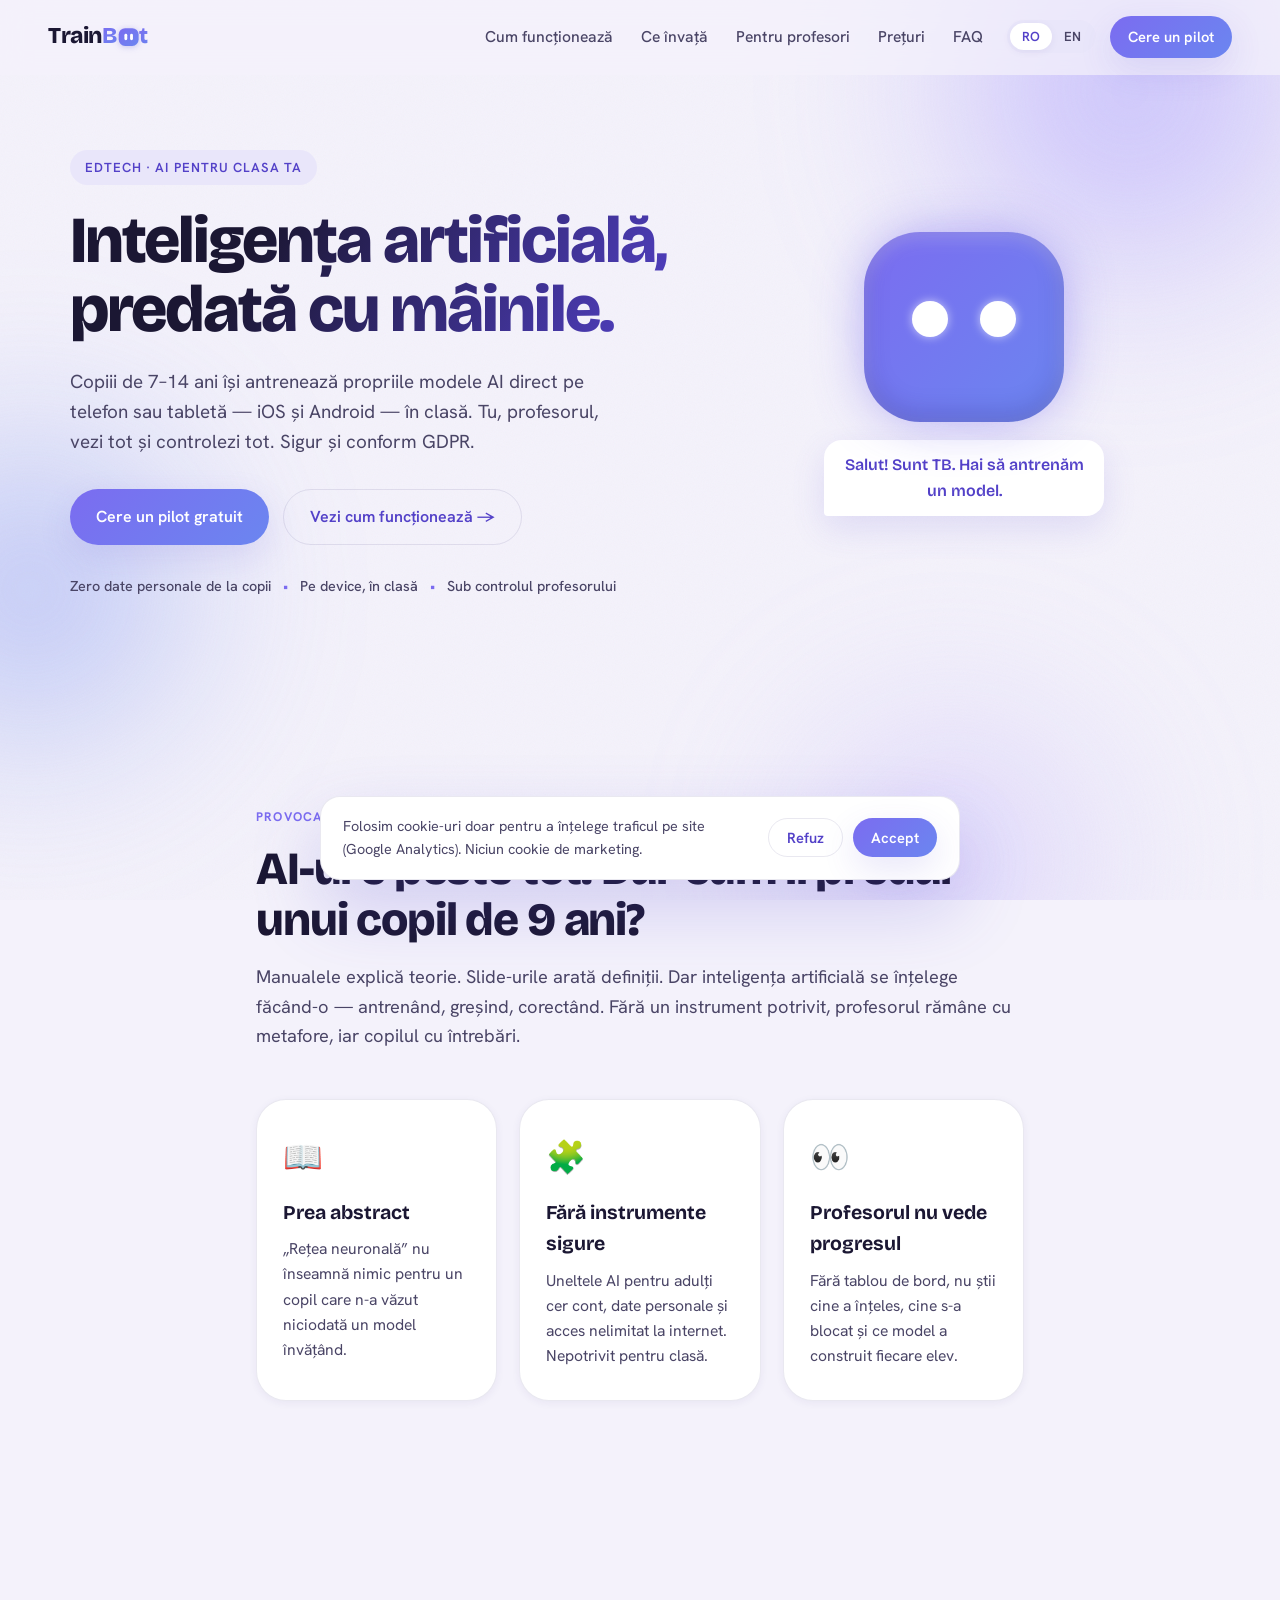
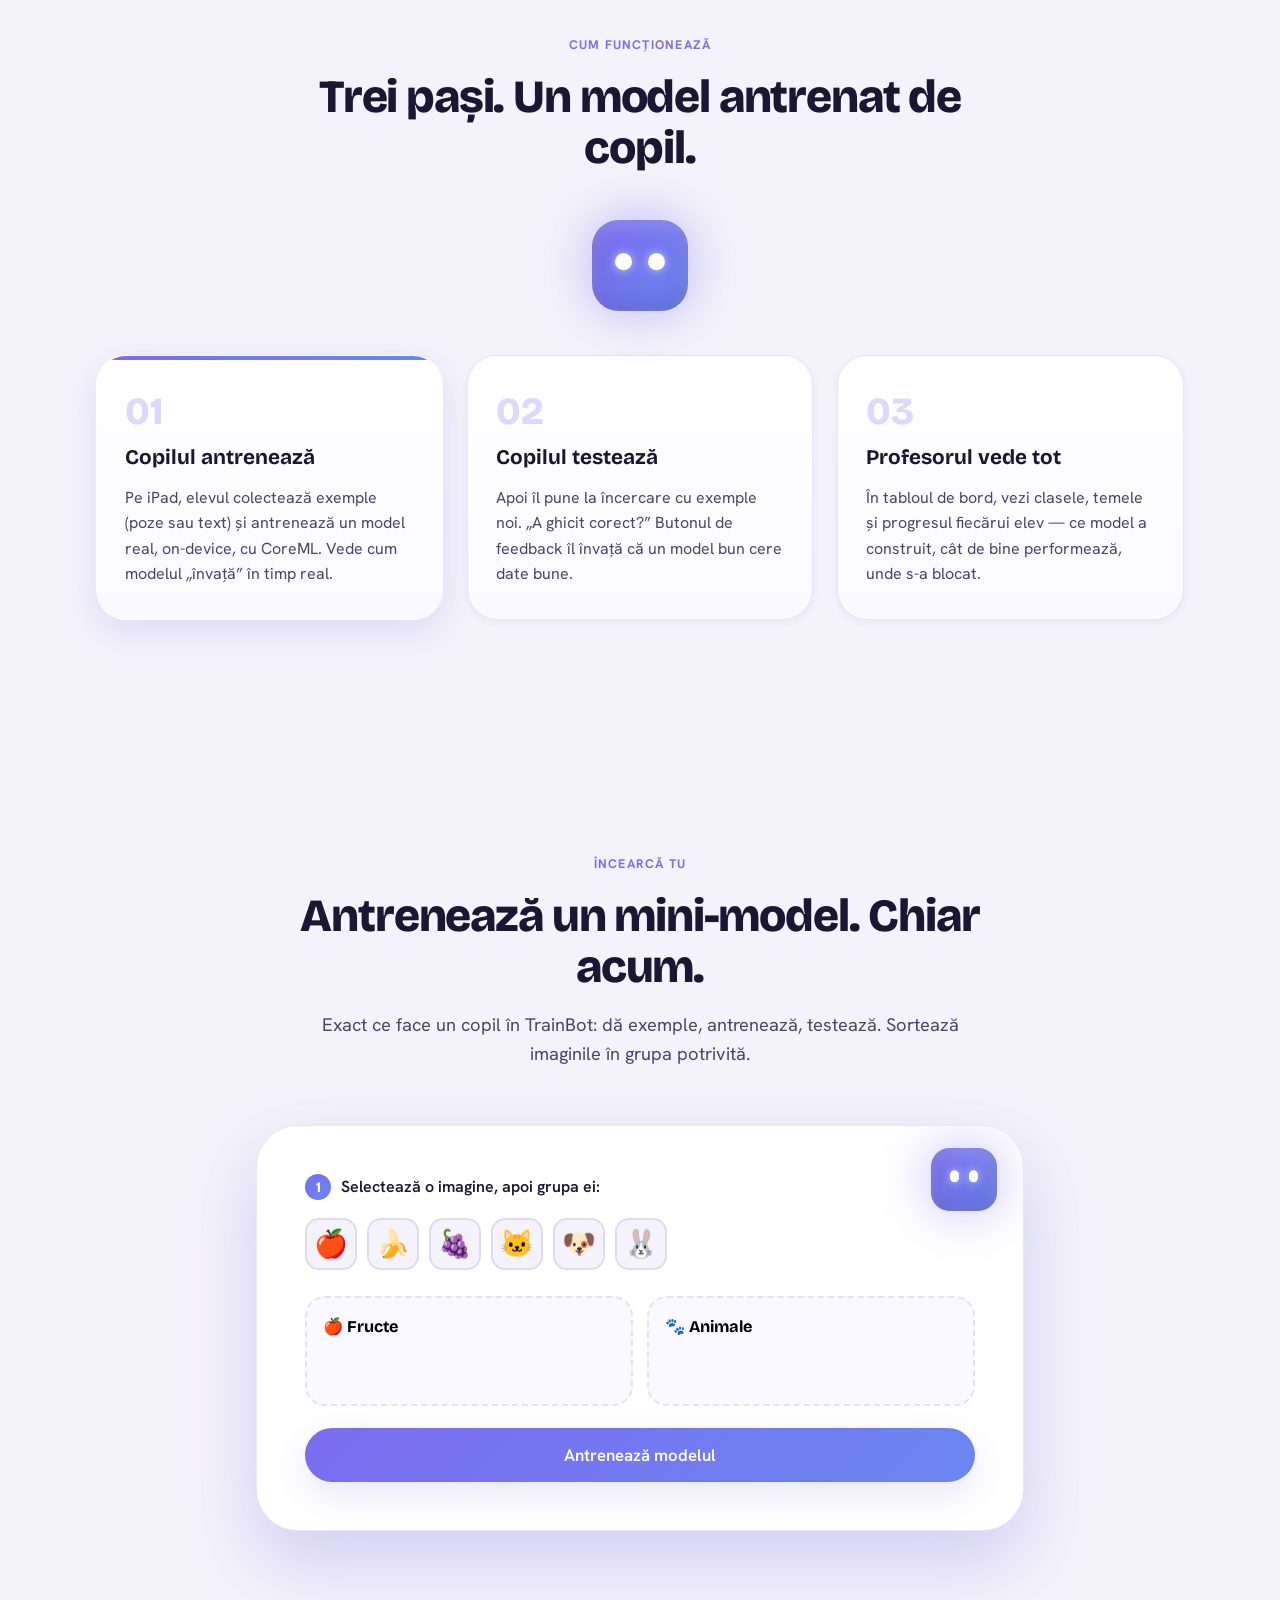
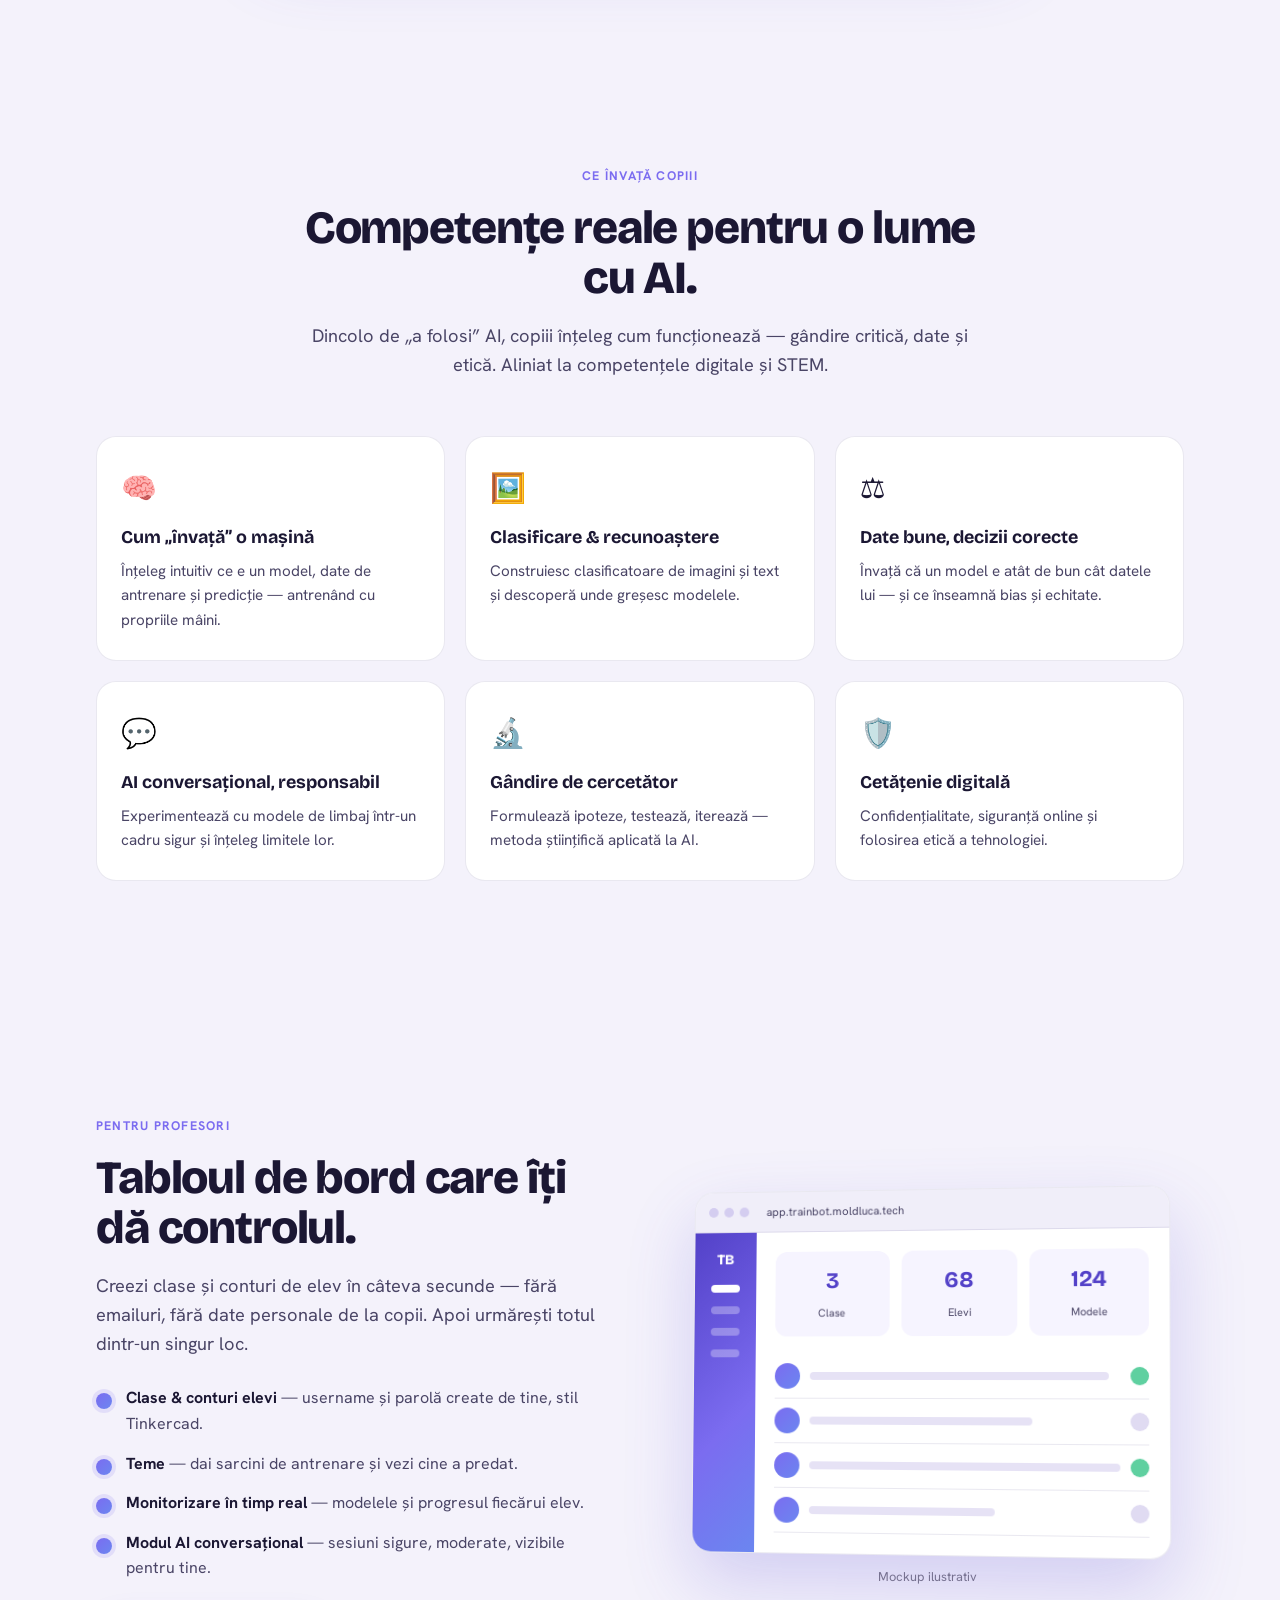
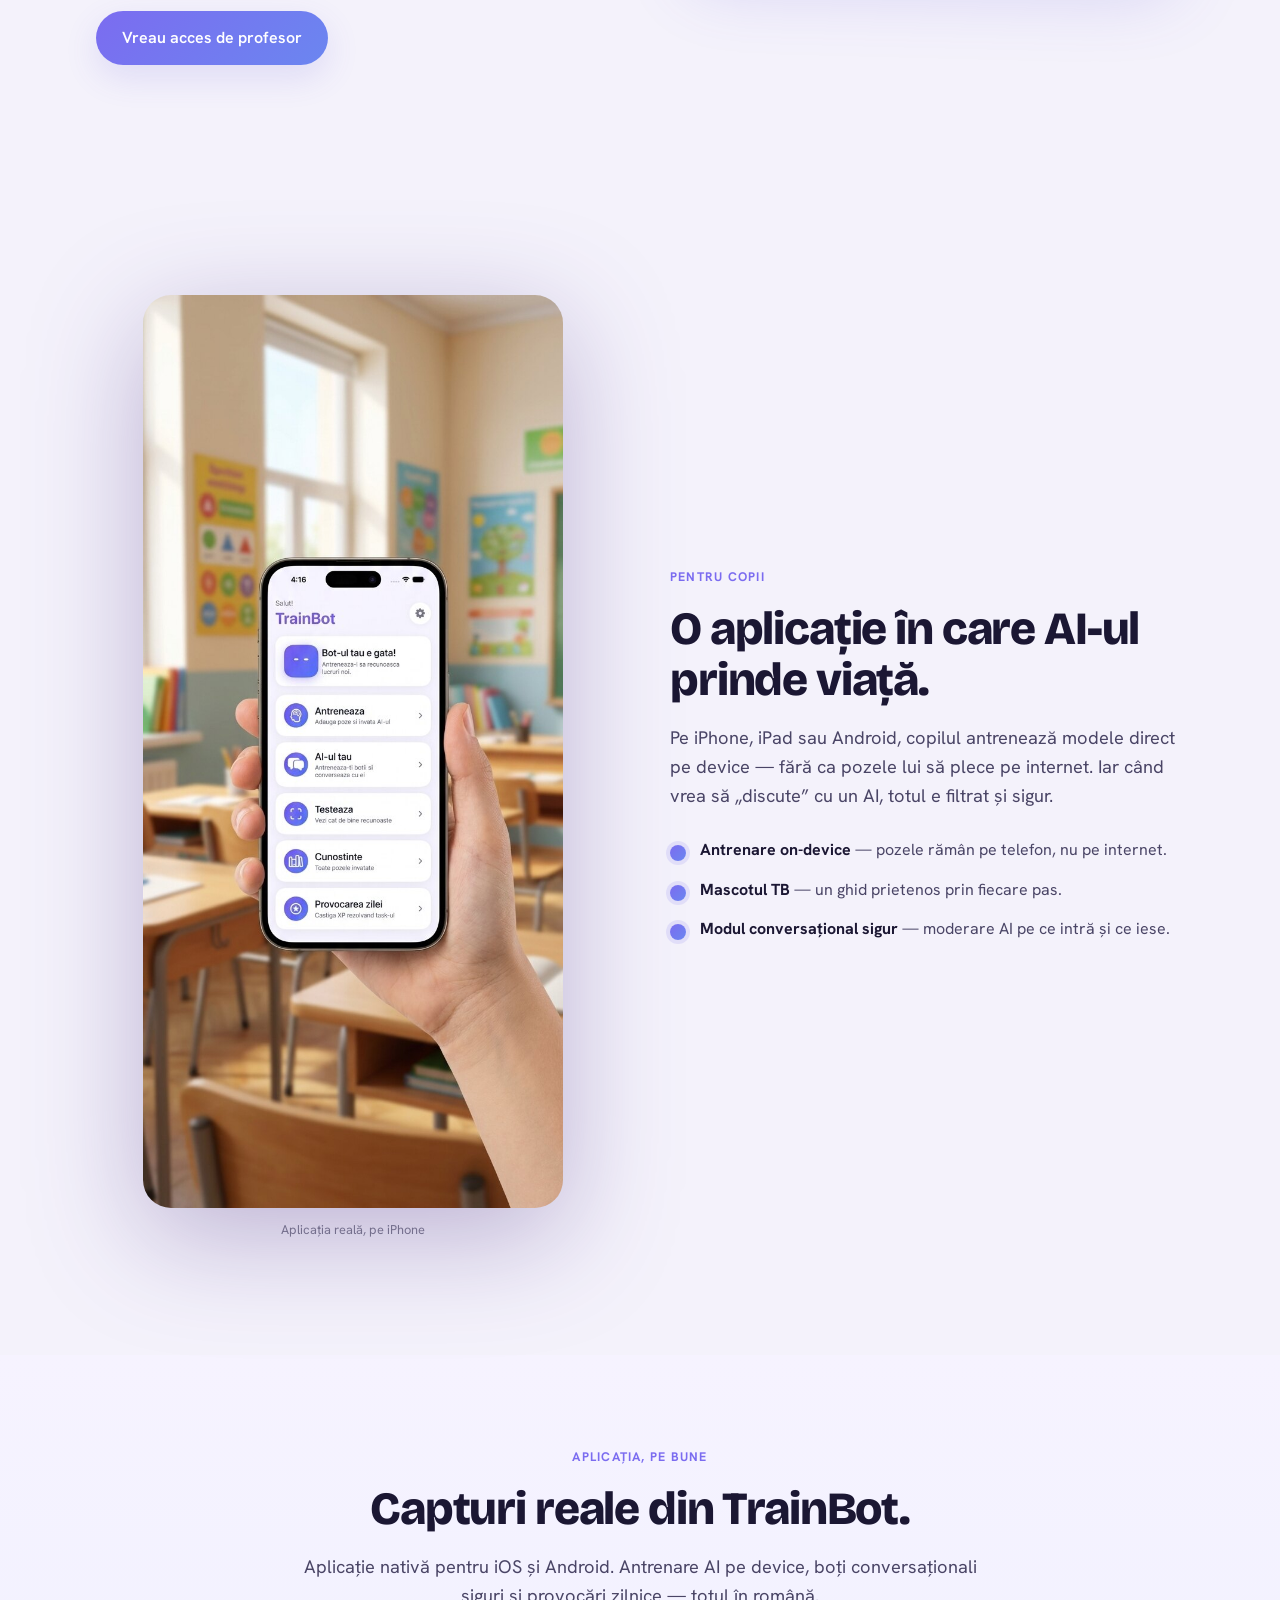
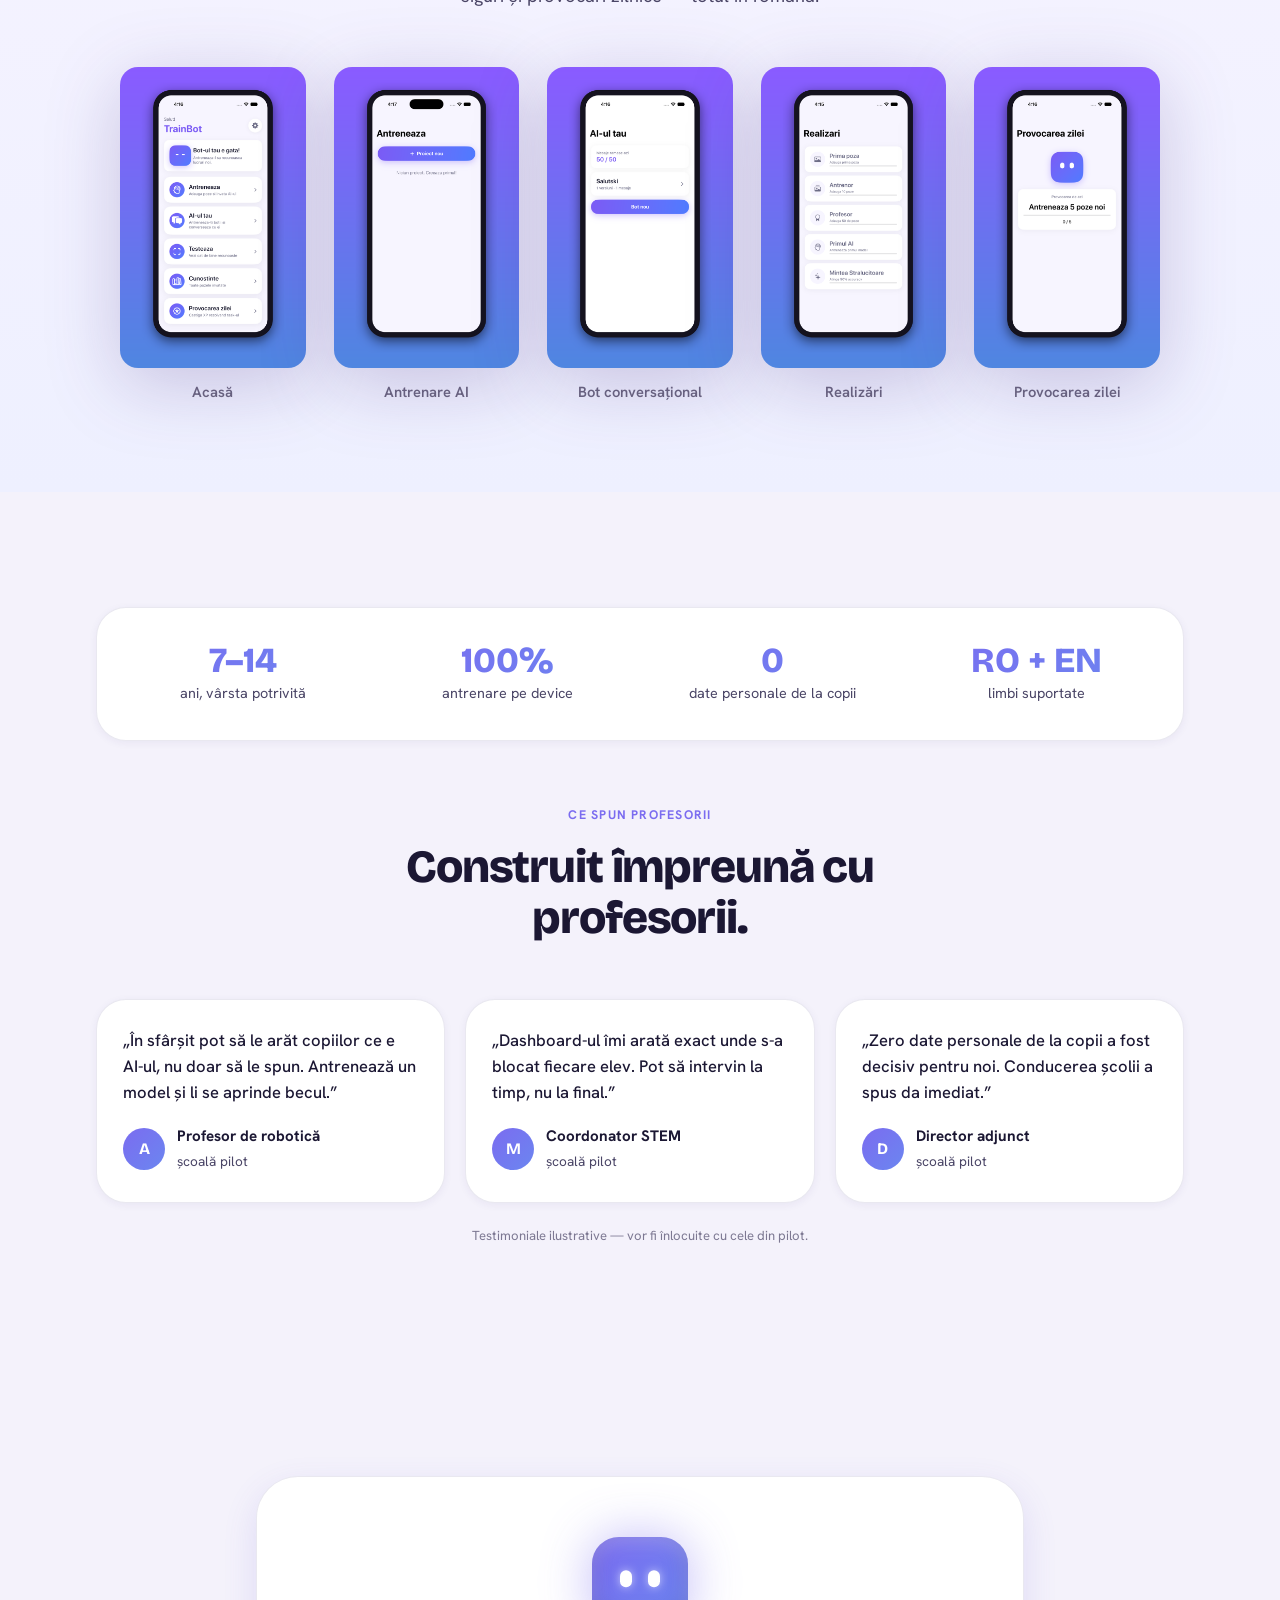
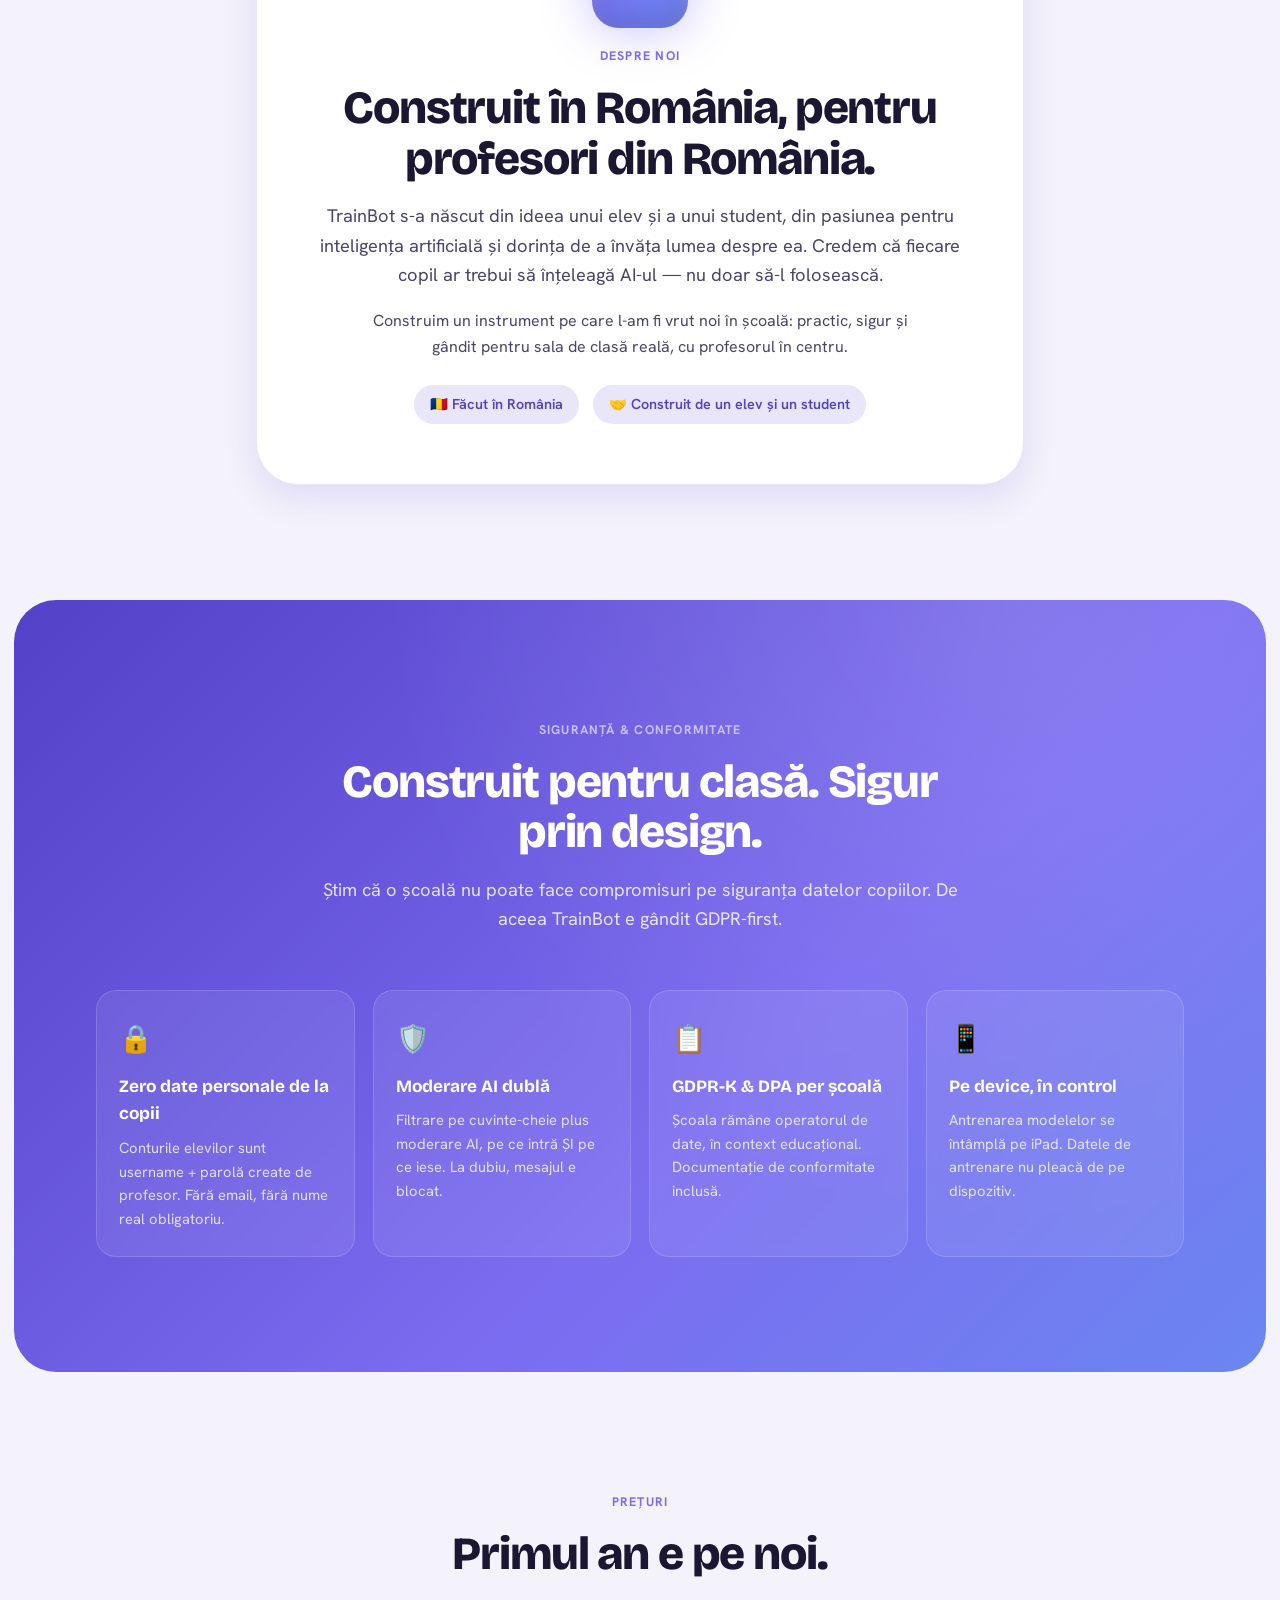
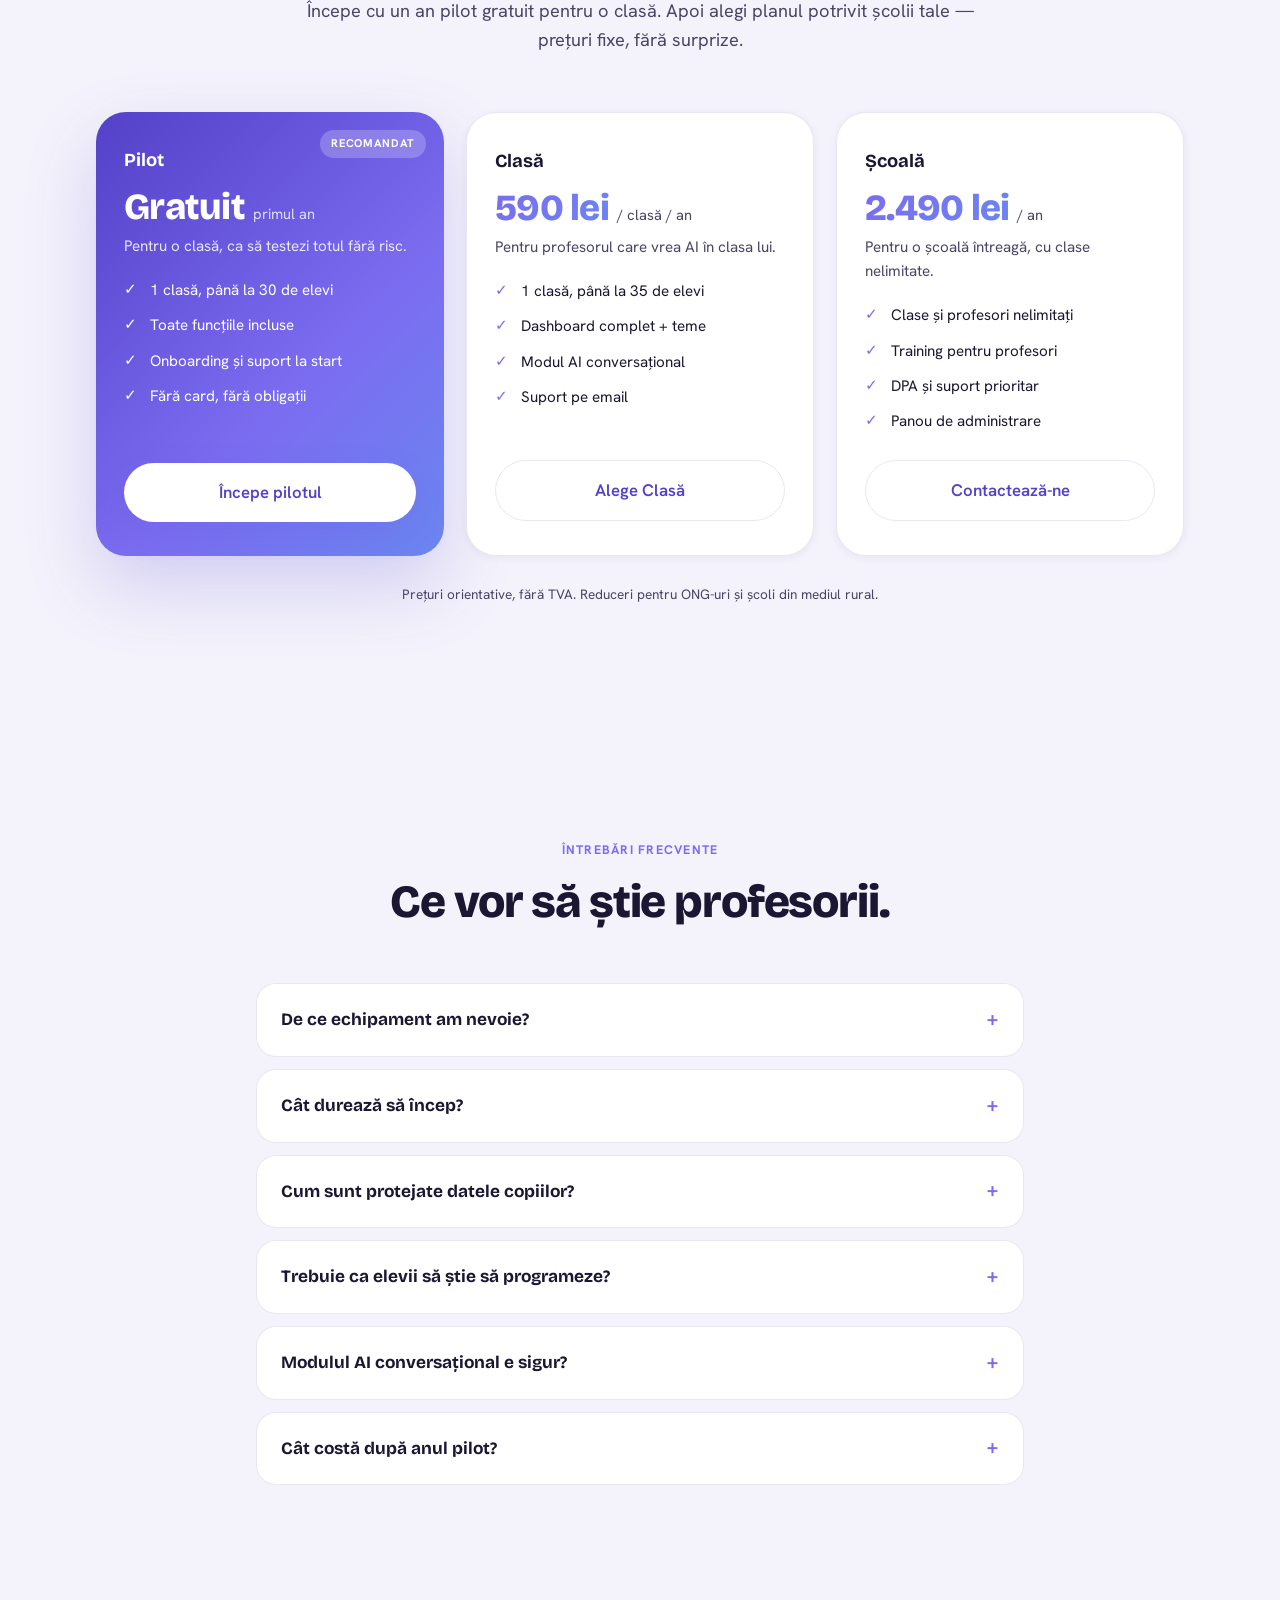
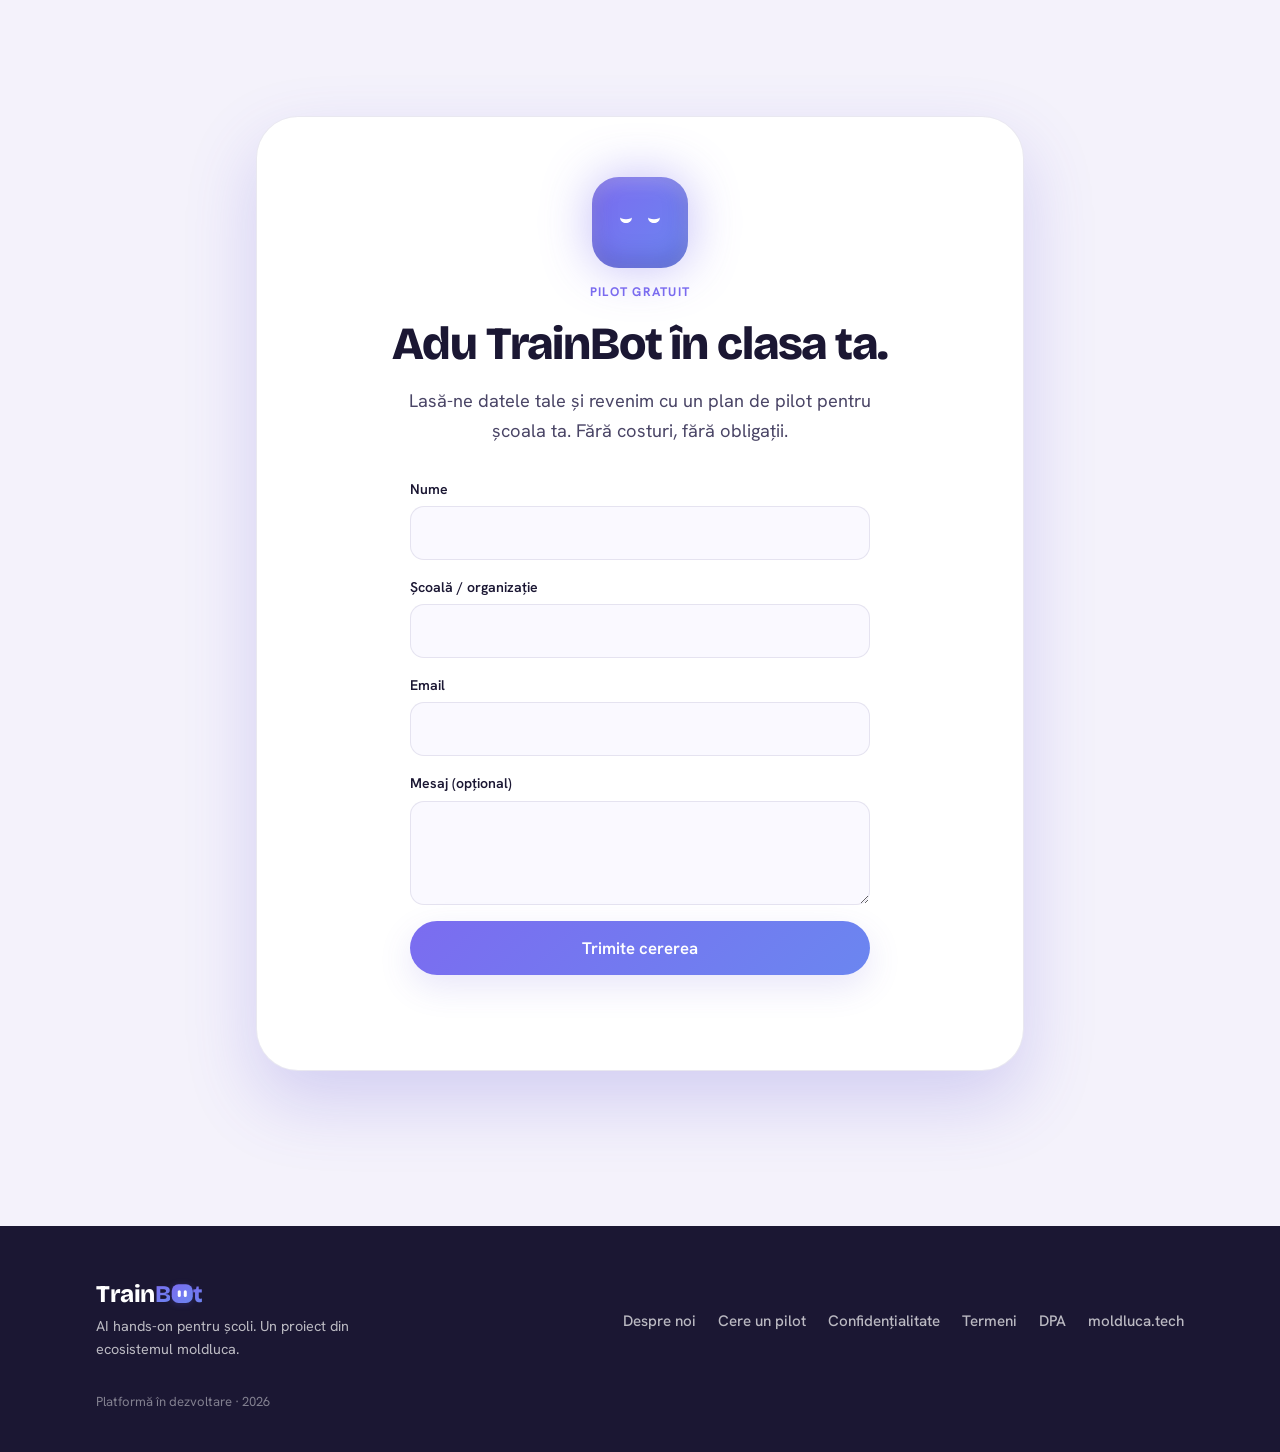
==== commit b2e10334: "Capturi 100% iOS + mockup realist cu iPhone în mână (Gemini) la secțiunea copii - Toate capturile ga" ====
--- a/index.html
+++ b/index.html
@@ -283,8 +283,8 @@
   <section class="section kids" id="kids">
     <div class="container split reverse">
       <div class="split-visual">
-        <img src="images/app/mockup-android-chat.png" alt="Aplicația TrainBot — chat cu botul AI antrenat" class="app-mockup" loading="lazy" />
-        <span class="visual-note" data-i18n="kids.note">Captură reală · iOS și Android</span>
+        <img src="images/app/hand-home.jpg" alt="Copil ținând în mână un iPhone cu aplicația TrainBot" class="app-photo" loading="lazy" />
+        <span class="visual-note" data-i18n="kids.note">Aplicația reală, pe iPhone</span>
       </div>
 
       <div class="split-copy">
@@ -309,11 +309,11 @@
         <p class="section-lead" data-i18n="gallery.lead">Aplicație nativă pentru iOS și Android. Antrenare AI pe device, boți conversaționali siguri și provocări zilnice — totul în română.</p>
       </div>
       <div class="gallery-grid">
-        <div class="gallery-item"><img src="images/app/mockup-android-home.png" alt="Ecranul principal TrainBot" loading="lazy" /><span data-i18n="gallery.g1">Acasă</span></div>
-        <div class="gallery-item"><img src="images/app/mockup-android-training.png" alt="Antrenare model AI" loading="lazy" /><span data-i18n="gallery.g2">Antrenare AI</span></div>
-        <div class="gallery-item"><img src="images/app/mockup-android-chat.png" alt="Chat cu botul AI" loading="lazy" /><span data-i18n="gallery.g3">Bot conversațional</span></div>
-        <div class="gallery-item"><img src="images/app/mockup-android-achievements.png" alt="Realizări și XP" loading="lazy" /><span data-i18n="gallery.g4">Realizări</span></div>
-        <div class="gallery-item"><img src="images/app/mockup-ios-home.png" alt="TrainBot pe iOS" loading="lazy" /><span data-i18n="gallery.g5">iOS</span></div>
+        <div class="gallery-item"><img src="images/app/ios-home.png" alt="Ecranul principal TrainBot" loading="lazy" /><span data-i18n="gallery.g1">Acasă</span></div>
+        <div class="gallery-item"><img src="images/app/ios-training.png" alt="Antrenare model AI" loading="lazy" /><span data-i18n="gallery.g2">Antrenare AI</span></div>
+        <div class="gallery-item"><img src="images/app/ios-botlist.png" alt="Boții tăi AI" loading="lazy" /><span data-i18n="gallery.g3">Bot conversațional</span></div>
+        <div class="gallery-item"><img src="images/app/ios-achievements.png" alt="Realizări și XP" loading="lazy" /><span data-i18n="gallery.g4">Realizări</span></div>
+        <div class="gallery-item"><img src="images/app/ios-daily.png" alt="Provocarea zilei" loading="lazy" /><span data-i18n="gallery.g5">Provocarea zilei</span></div>
       </div>
     </div>
   </section>
--- a/styles.css
+++ b/styles.css
@@ -552,3 +552,6 @@
 .app-gallery .gallery-item img:hover{transform:translateY(-6px)}
 .app-gallery .gallery-item span{font-size:.92rem;color:var(--text-secondary,#6b6680);font-weight:600}
 @media(max-width:560px){.app-gallery .gallery-grid{grid-template-columns:repeat(2,1fr);gap:16px}}
+
+/* ===== Lifestyle photo (hand holding phone) ===== */
+.app-photo{width:100%;max-width:420px;height:auto;display:block;margin:0 auto;border-radius:28px;filter:drop-shadow(0 28px 56px rgba(60,30,120,.30))}
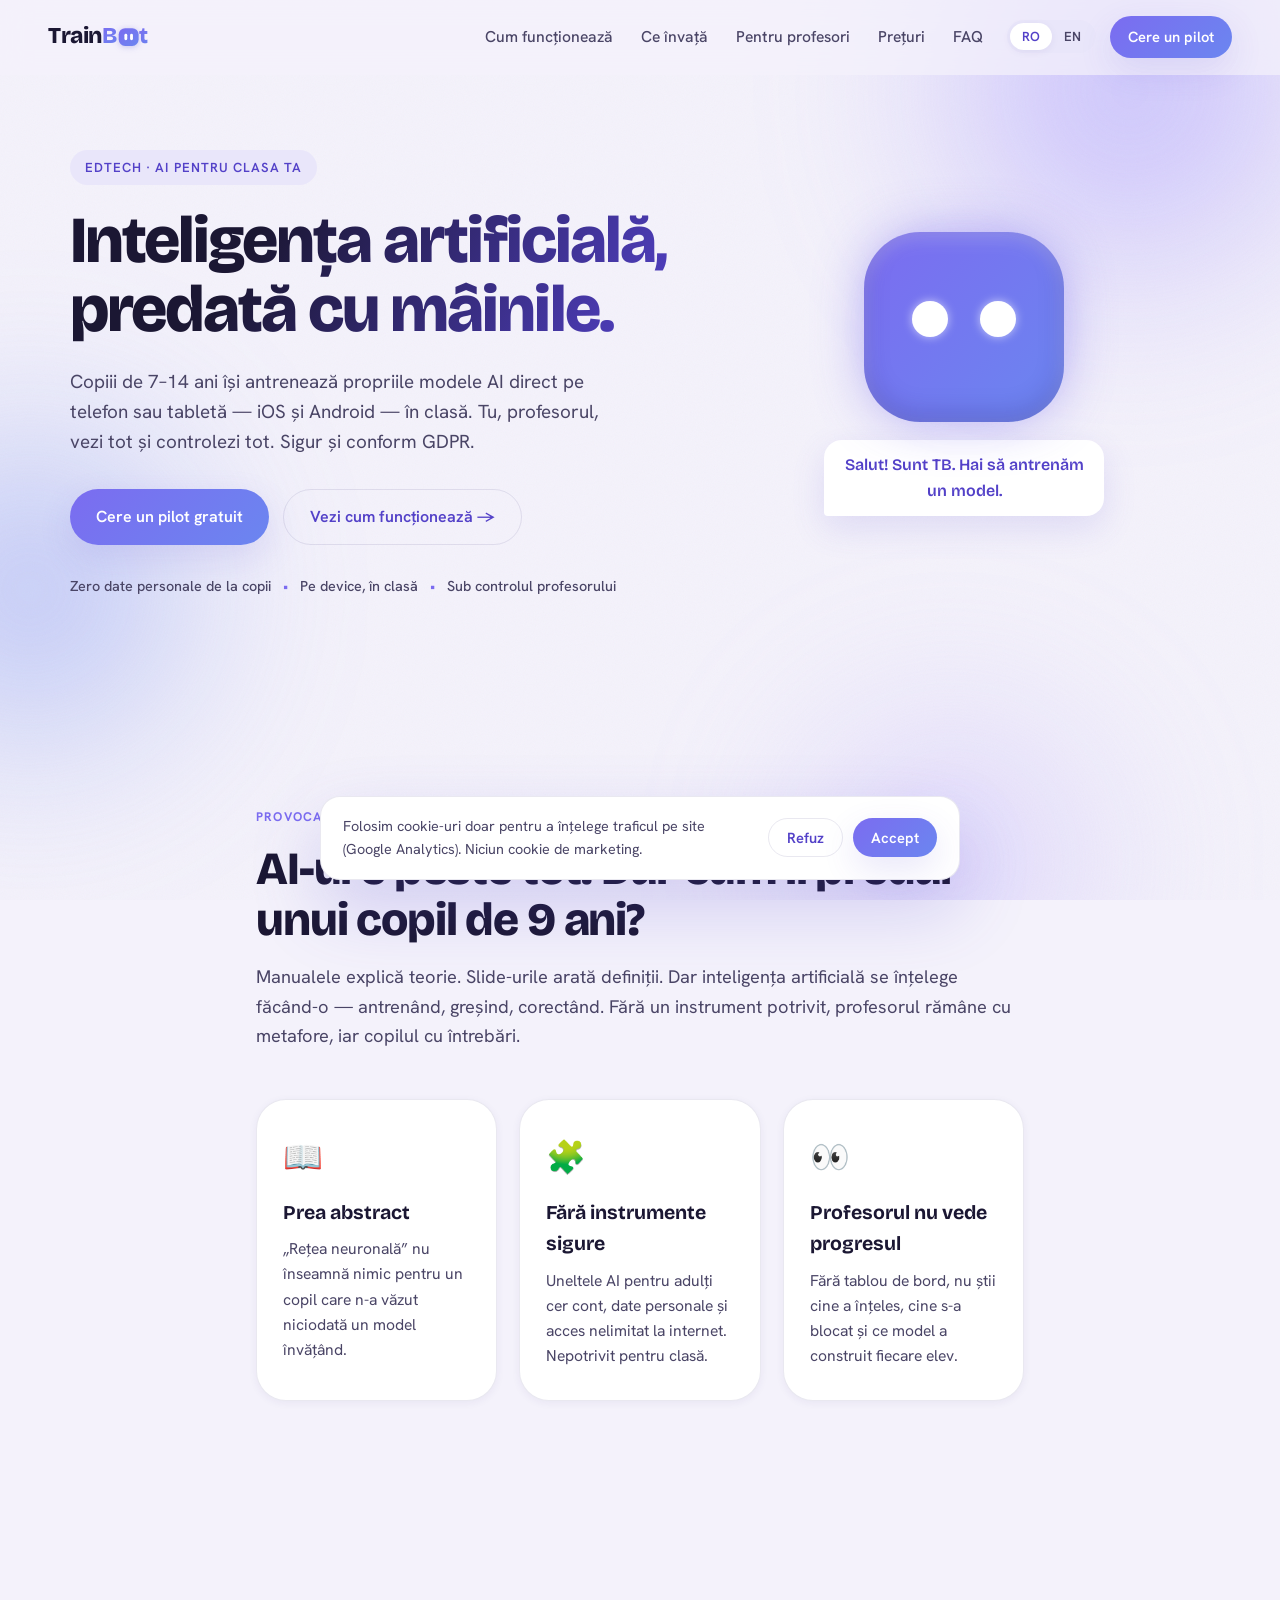
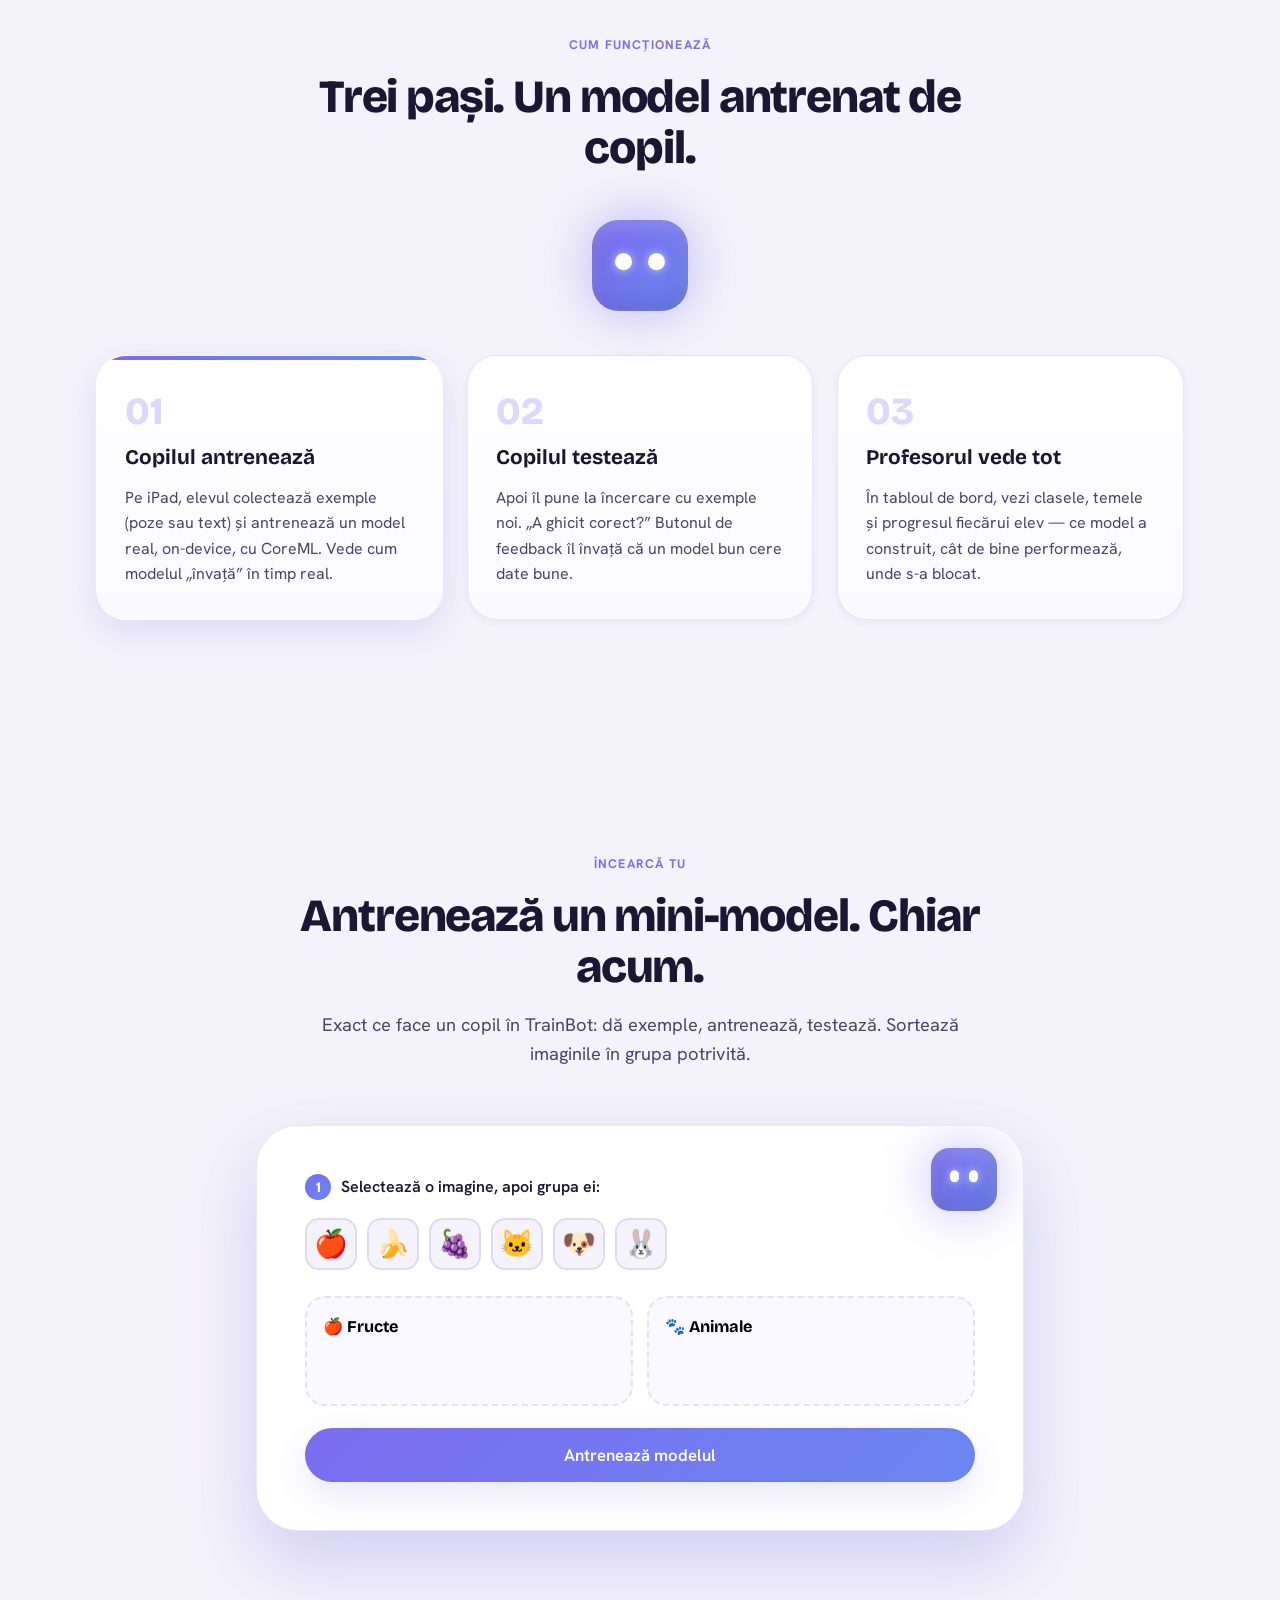
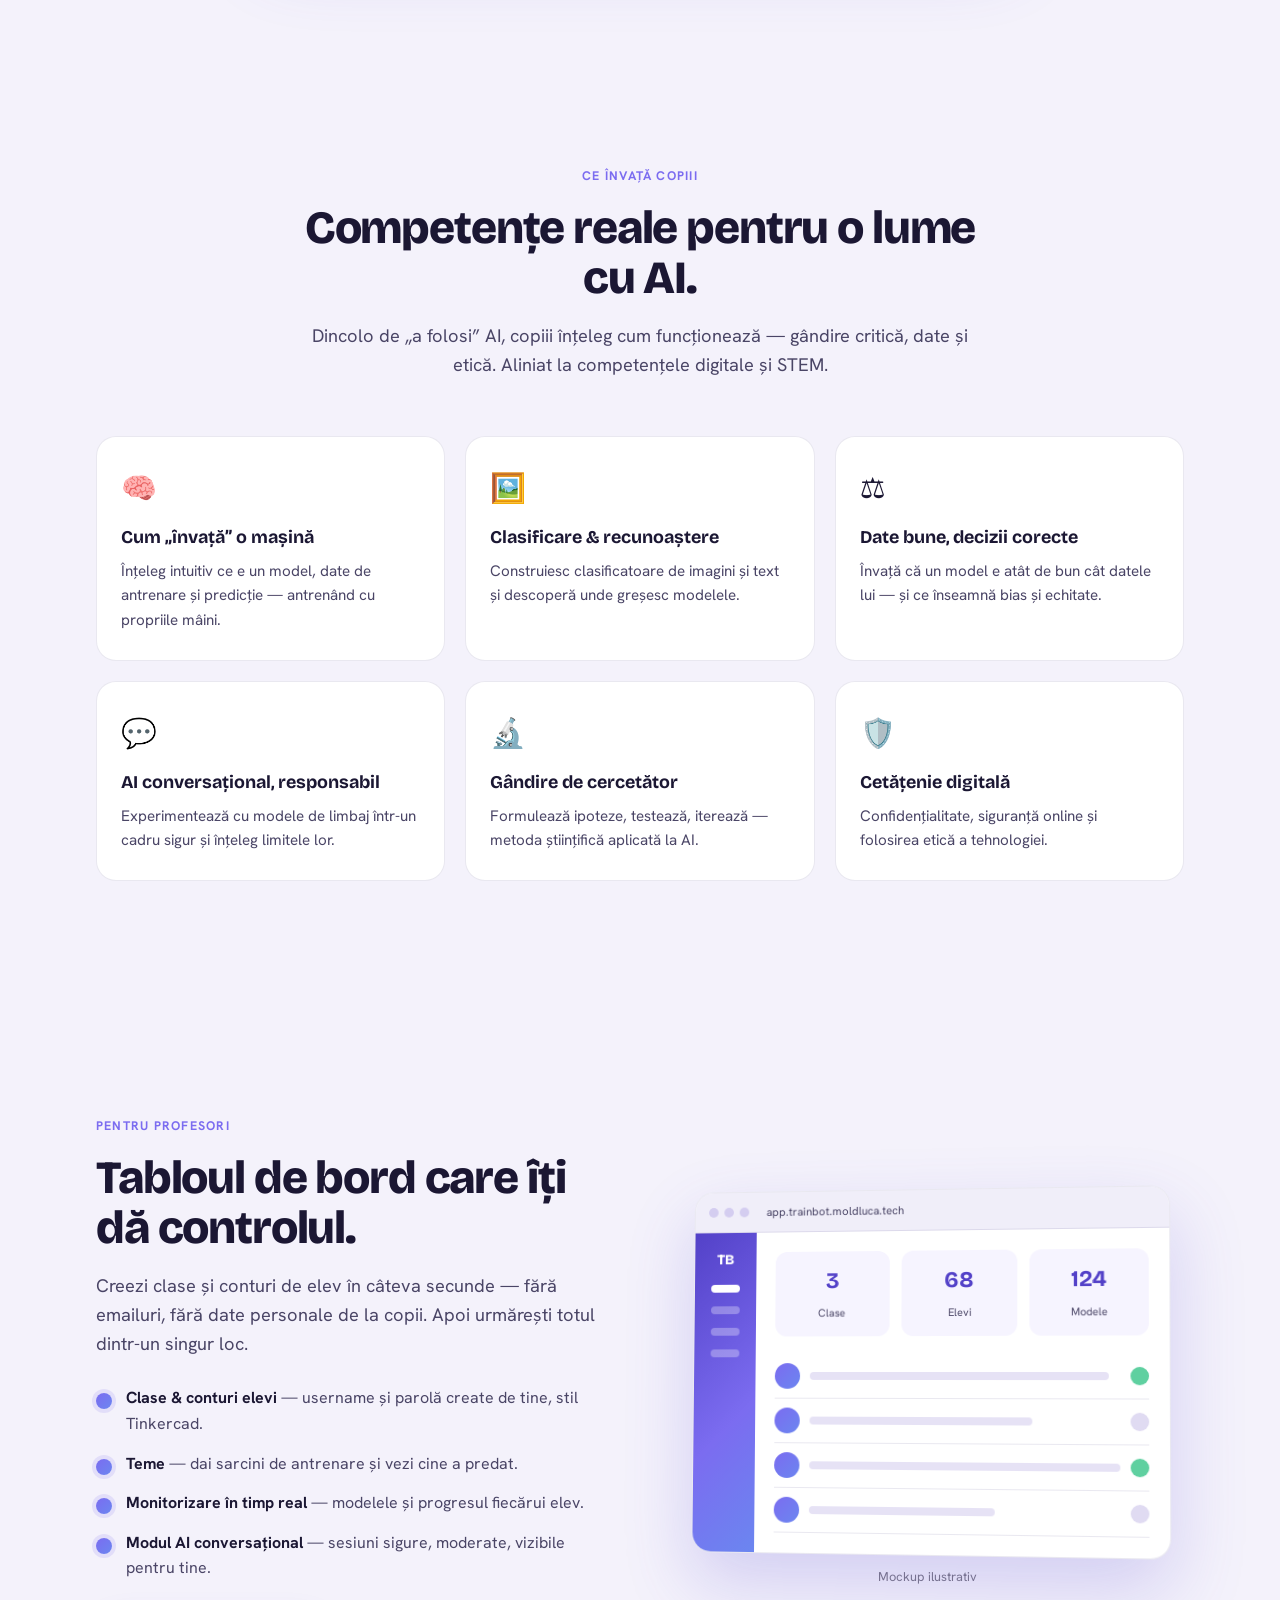
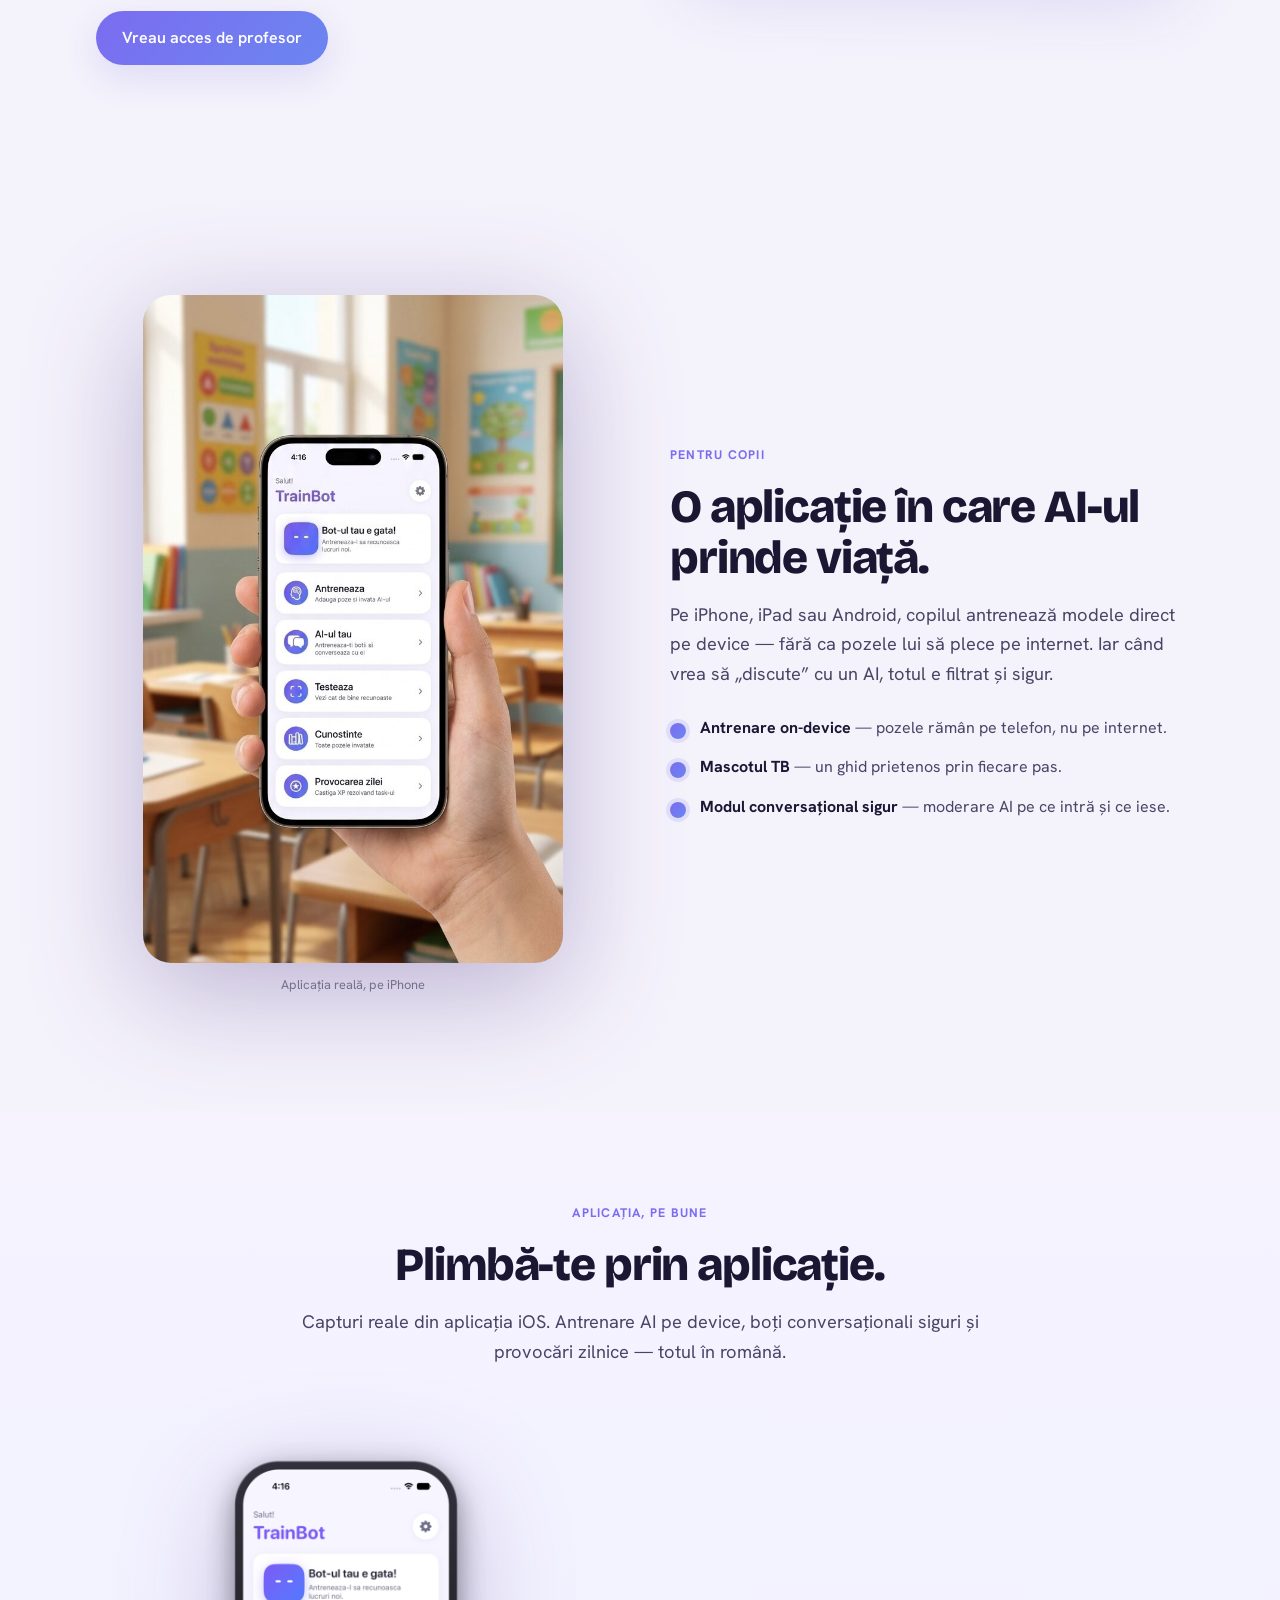
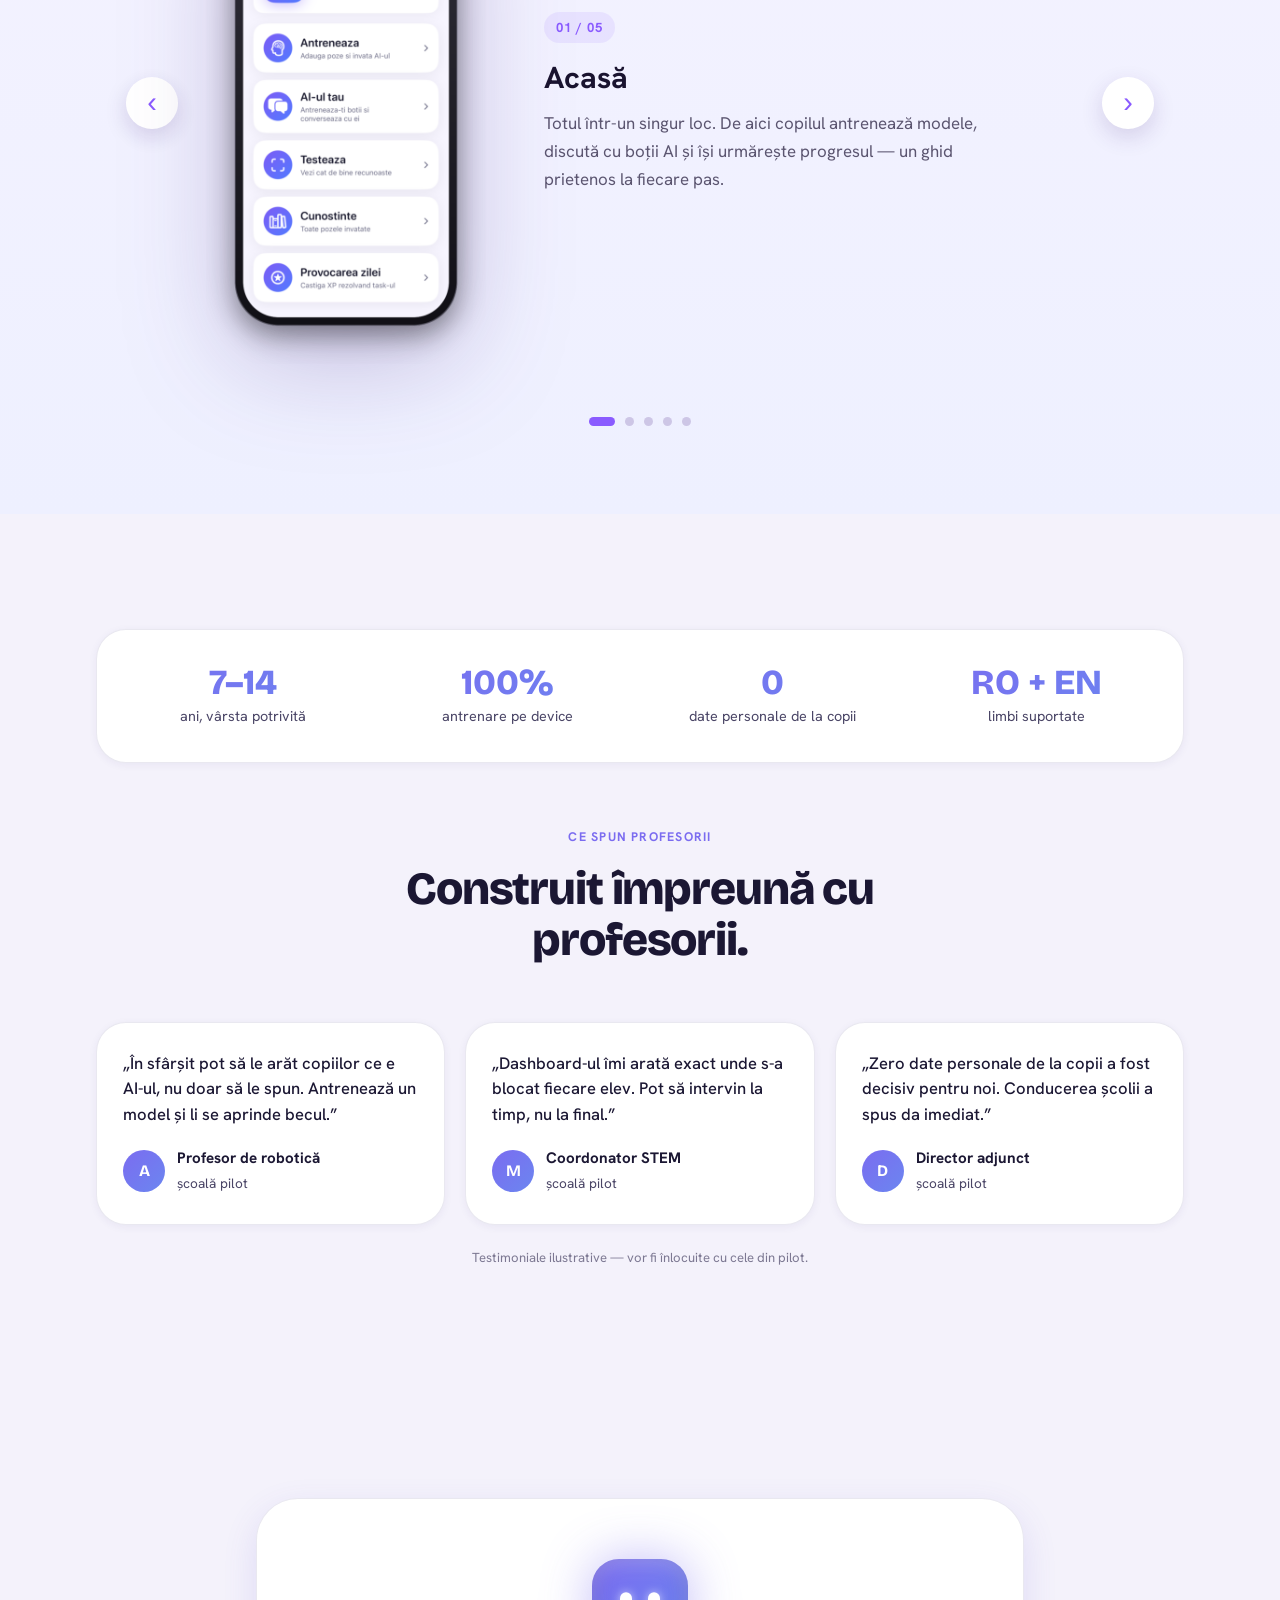
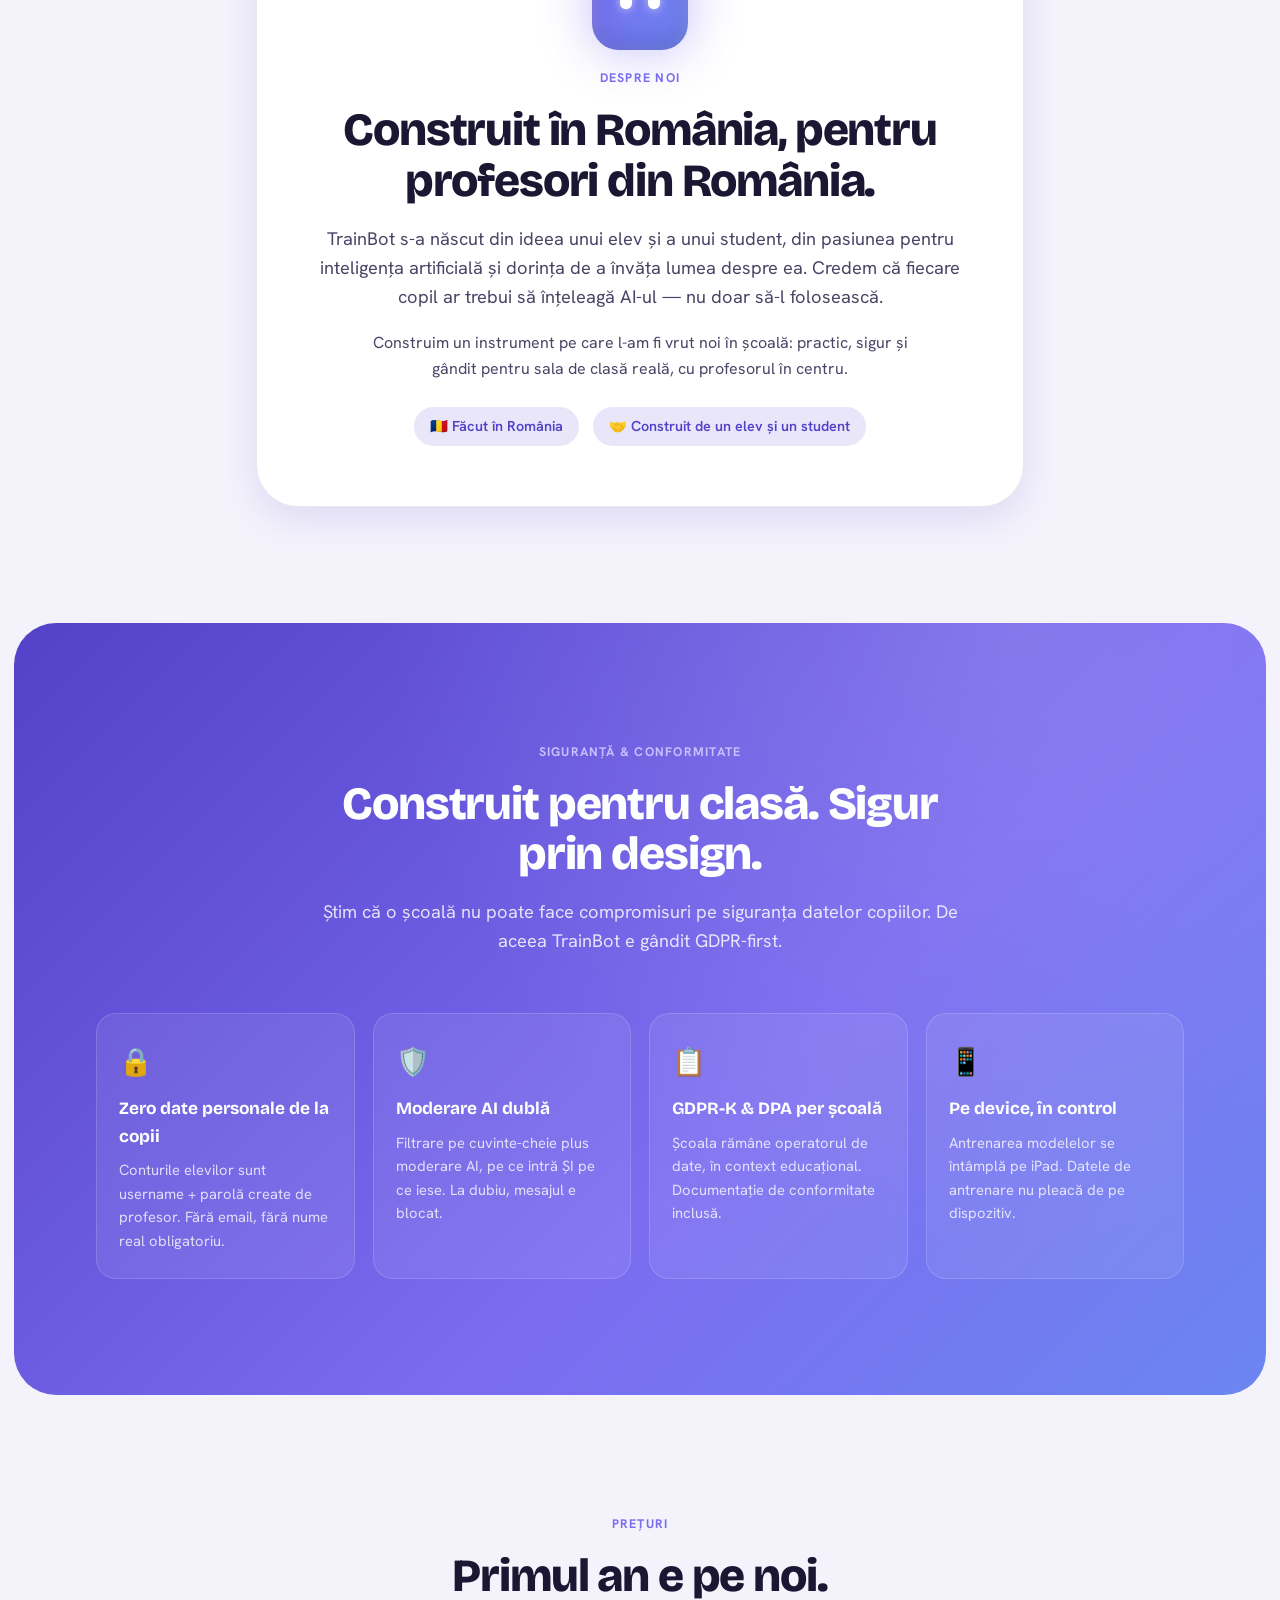
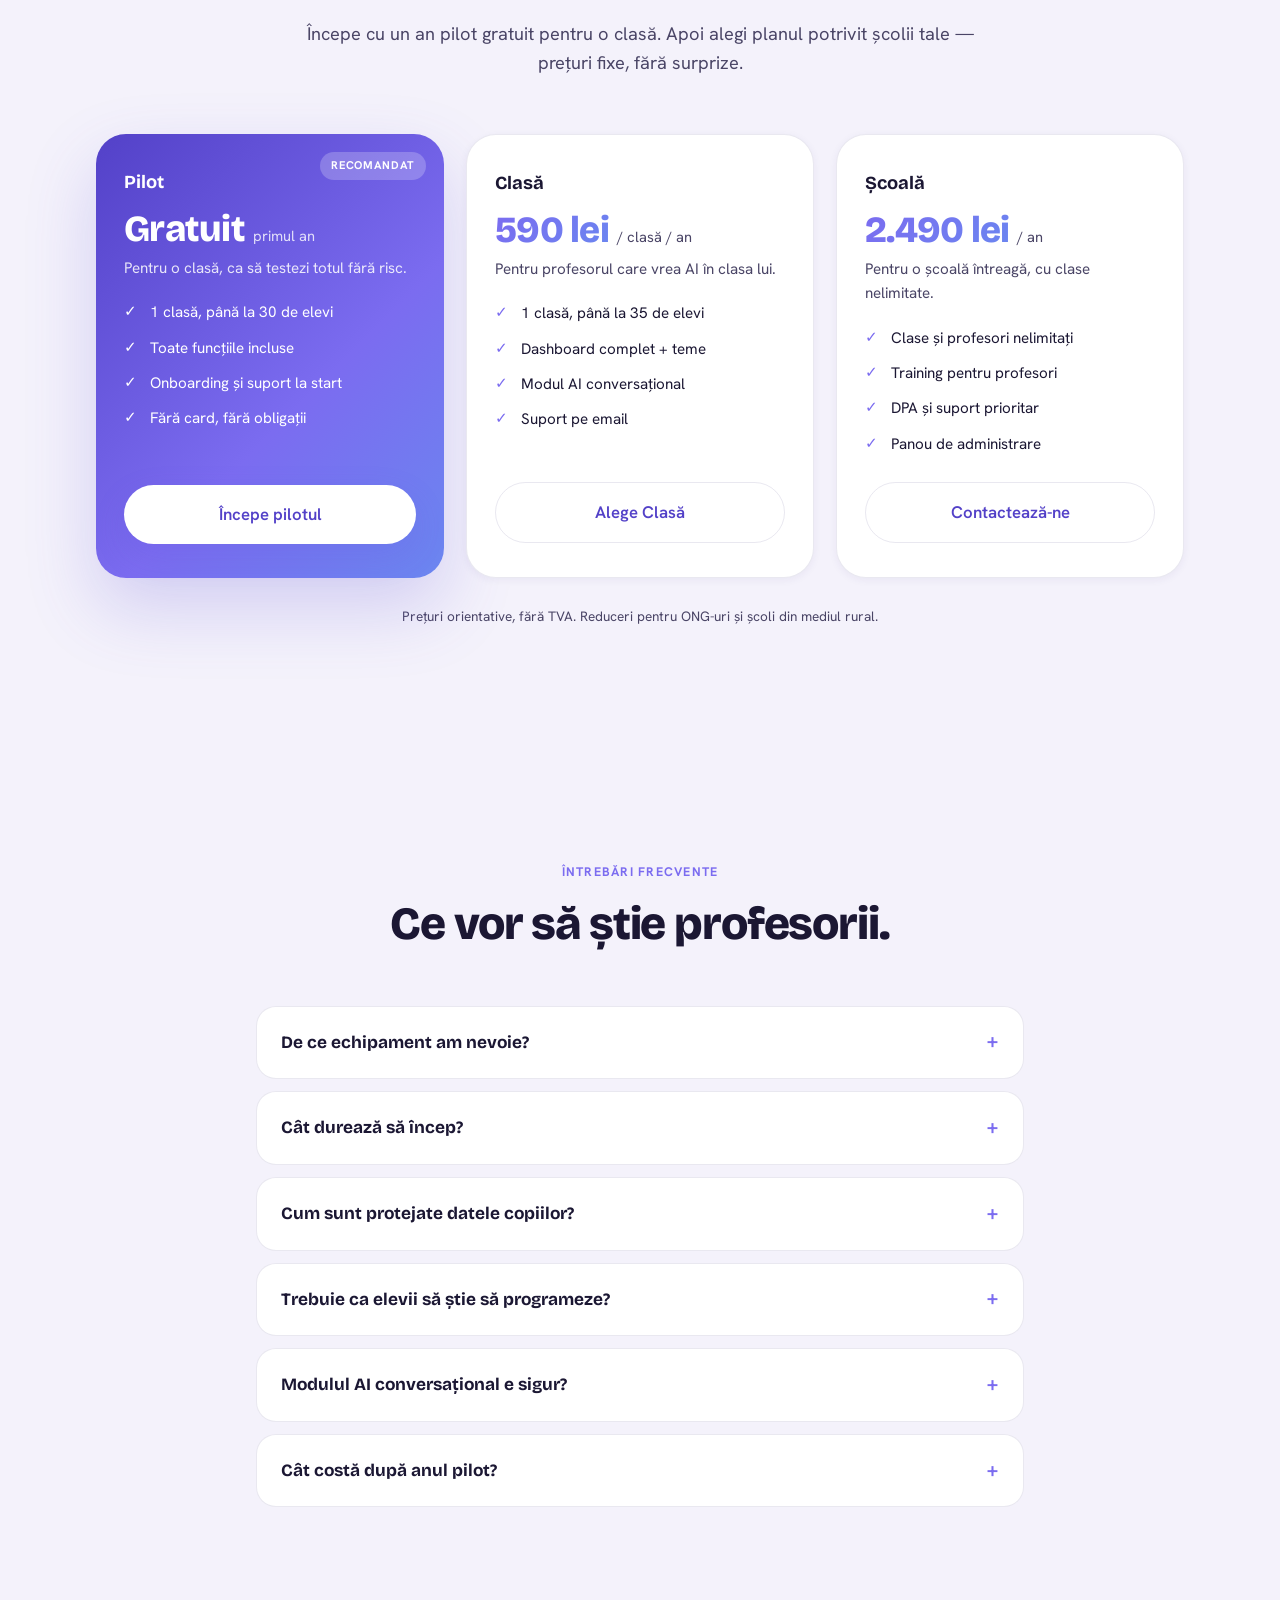
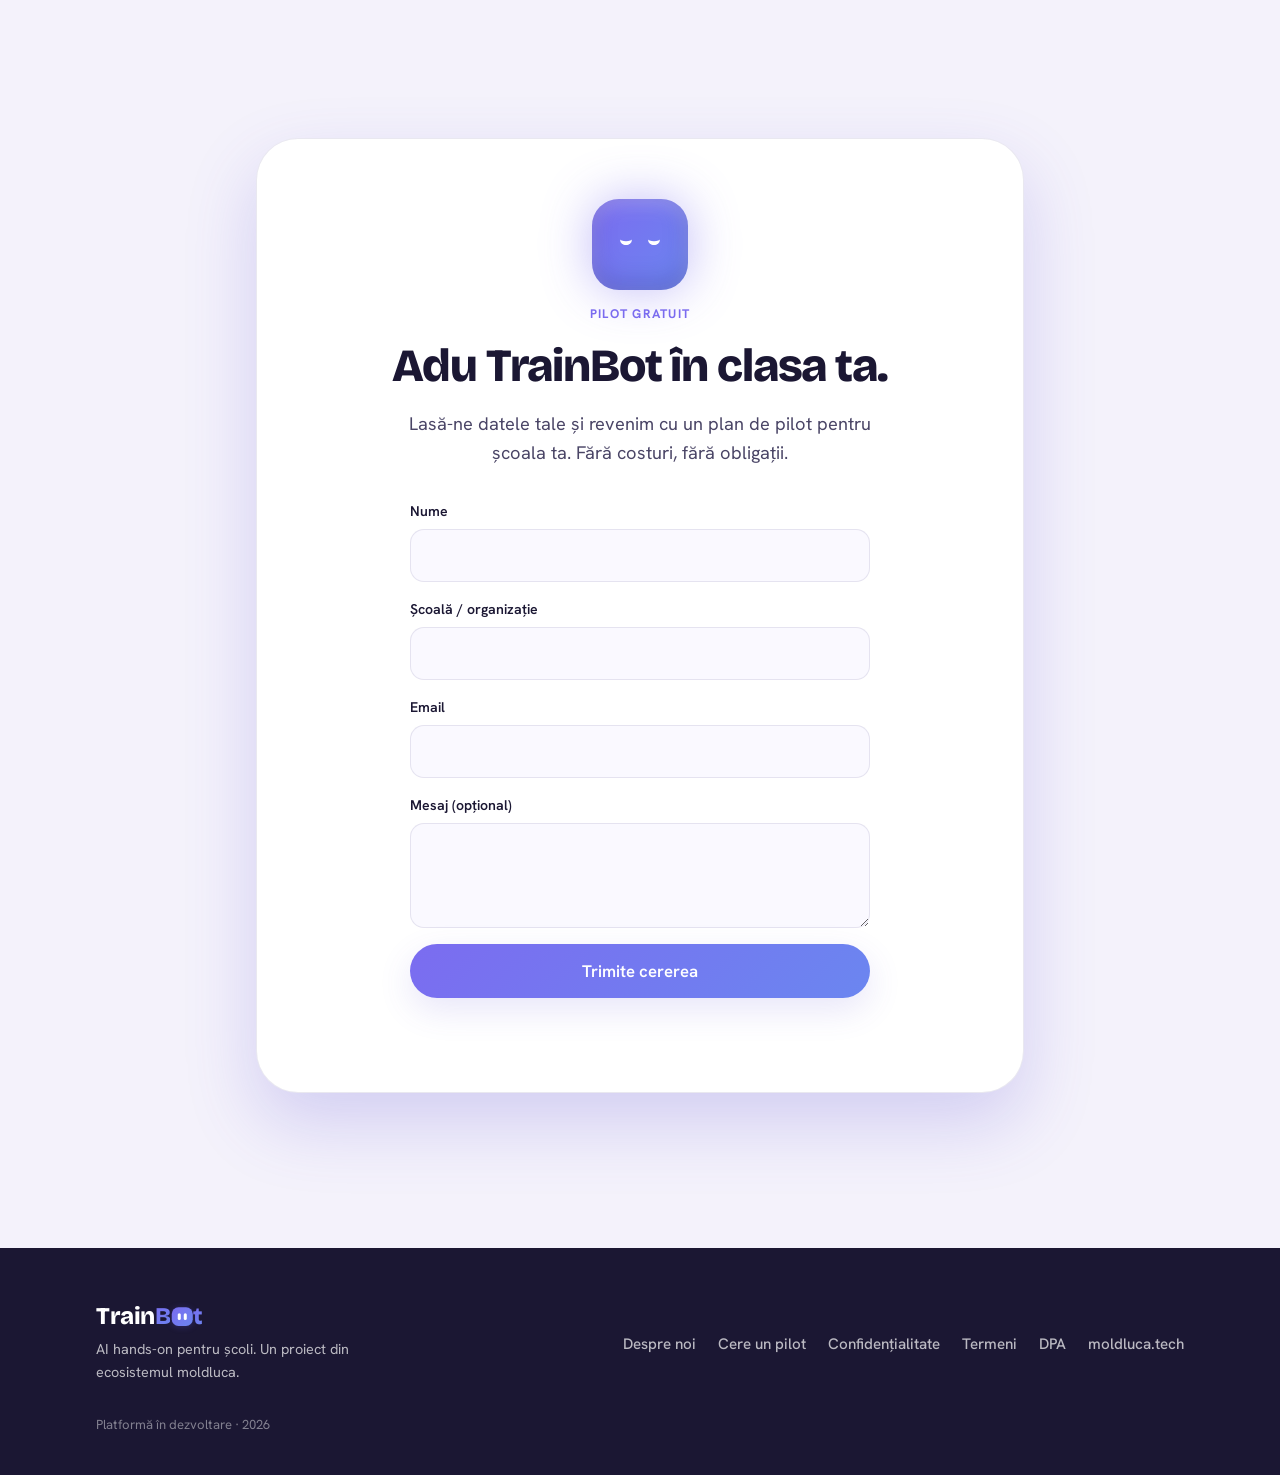
==== commit 5f53d6d8: "Carusel aplicatie (poza stanga + text dreapta) + mockup-uri iOS mai profesionale; sectiune redenumit" ====
--- a/index.html
+++ b/index.html
@@ -300,20 +300,70 @@
     </div>
   </section>
 
-  <!-- ============ GALERIE APLICAȚIE (capturi reale) ============ -->
+  <!-- ============ GALERIE APLICAȚIE (carusel iOS) ============ -->
   <section class="app-gallery" id="screenshots">
     <div class="container">
       <div class="section-head center">
         <span class="section-tag" data-i18n="gallery.tag">Aplicația, pe bune</span>
-        <h2 class="section-title" data-i18n="gallery.title">Capturi reale din TrainBot.</h2>
-        <p class="section-lead" data-i18n="gallery.lead">Aplicație nativă pentru iOS și Android. Antrenare AI pe device, boți conversaționali siguri și provocări zilnice — totul în română.</p>
-      </div>
-      <div class="gallery-grid">
-        <div class="gallery-item"><img src="images/app/ios-home.png" alt="Ecranul principal TrainBot" loading="lazy" /><span data-i18n="gallery.g1">Acasă</span></div>
-        <div class="gallery-item"><img src="images/app/ios-training.png" alt="Antrenare model AI" loading="lazy" /><span data-i18n="gallery.g2">Antrenare AI</span></div>
-        <div class="gallery-item"><img src="images/app/ios-botlist.png" alt="Boții tăi AI" loading="lazy" /><span data-i18n="gallery.g3">Bot conversațional</span></div>
-        <div class="gallery-item"><img src="images/app/ios-achievements.png" alt="Realizări și XP" loading="lazy" /><span data-i18n="gallery.g4">Realizări</span></div>
-        <div class="gallery-item"><img src="images/app/ios-daily.png" alt="Provocarea zilei" loading="lazy" /><span data-i18n="gallery.g5">Provocarea zilei</span></div>
+        <h2 class="section-title" data-i18n="gallery.title">Plimbă-te prin aplicație.</h2>
+        <p class="section-lead" data-i18n="gallery.lead">Capturi reale din aplicația iOS. Antrenare AI pe device, boți conversaționali siguri și provocări zilnice — totul în română.</p>
+      </div>
+
+      <div class="carousel" id="appCarousel" aria-roledescription="carusel">
+        <button class="car-arrow car-prev" aria-label="Ecranul anterior">‹</button>
+
+        <div class="car-stage">
+          <article class="car-slide is-active">
+            <div class="car-visual"><img src="images/app/ios-home.png" alt="Ecranul principal TrainBot" loading="lazy" /></div>
+            <div class="car-text">
+              <span class="car-step">01 / 05</span>
+              <h3 data-i18n="car.t1">Acasă</h3>
+              <p data-i18n="car.d1">Totul într-un singur loc. De aici copilul antrenează modele, discută cu boții AI și își urmărește progresul — un ghid prietenos la fiecare pas.</p>
+            </div>
+          </article>
+          <article class="car-slide">
+            <div class="car-visual"><img src="images/app/ios-training.png" alt="Antrenare model AI" loading="lazy" /></div>
+            <div class="car-text">
+              <span class="car-step">02 / 05</span>
+              <h3 data-i18n="car.t2">Antrenare AI</h3>
+              <p data-i18n="car.d2">Copilul adaugă poze și antrenează un model direct pe telefon. Vede modelul „învățând”, pas cu pas — iar pozele rămân pe device, nu pe internet.</p>
+            </div>
+          </article>
+          <article class="car-slide">
+            <div class="car-visual"><img src="images/app/ios-botlist.png" alt="Boții AI ai copilului" loading="lazy" /></div>
+            <div class="car-text">
+              <span class="car-step">03 / 05</span>
+              <h3 data-i18n="car.t3">Boții tăi AI</h3>
+              <p data-i18n="car.d3">Copilul își creează propriul bot, îl învață cu exemple și conversează cu el. Totul filtrat și sigur, cu o limită zilnică de mesaje.</p>
+            </div>
+          </article>
+          <article class="car-slide">
+            <div class="car-visual"><img src="images/app/ios-achievements.png" alt="Realizări și insigne" loading="lazy" /></div>
+            <div class="car-text">
+              <span class="car-step">04 / 05</span>
+              <h3 data-i18n="car.t4">Realizări</h3>
+              <p data-i18n="car.d4">Insigne și XP pentru fiecare pas important. Învățarea devine un joc care motivează copilul să exploreze mai departe.</p>
+            </div>
+          </article>
+          <article class="car-slide">
+            <div class="car-visual"><img src="images/app/ios-daily.png" alt="Provocarea zilei" loading="lazy" /></div>
+            <div class="car-text">
+              <span class="car-step">05 / 05</span>
+              <h3 data-i18n="car.t5">Provocarea zilei</h3>
+              <p data-i18n="car.d5">O provocare nouă în fiecare zi. Copilul revine, exersează și câștigă XP — un motiv să se întoarcă la învățat.</p>
+            </div>
+          </article>
+        </div>
+
+        <button class="car-arrow car-next" aria-label="Ecranul următor">›</button>
+      </div>
+
+      <div class="car-dots" id="carDots">
+        <button class="car-dot is-active" aria-label="1"></button>
+        <button class="car-dot" aria-label="2"></button>
+        <button class="car-dot" aria-label="3"></button>
+        <button class="car-dot" aria-label="4"></button>
+        <button class="car-dot" aria-label="5"></button>
       </div>
     </div>
   </section>
--- a/styles.css
+++ b/styles.css
@@ -555,3 +555,26 @@
 
 /* ===== Lifestyle photo (hand holding phone) ===== */
 .app-photo{width:100%;max-width:420px;height:auto;display:block;margin:0 auto;border-radius:28px;filter:drop-shadow(0 28px 56px rgba(60,30,120,.30))}
+
+/* ===== Carousel aplicație (poza stânga, text dreapta) ===== */
+.carousel{display:flex;align-items:center;gap:18px;max-width:1060px;margin:48px auto 0;padding:0 16px}
+.car-stage{position:relative;flex:1;min-height:560px}
+.car-slide{position:absolute;inset:0;display:grid;grid-template-columns:300px 1fr;gap:48px;align-items:center;opacity:0;visibility:hidden;transform:translateY(12px);transition:opacity .5s ease,transform .5s ease}
+.car-slide.is-active{opacity:1;visibility:visible;transform:none}
+.car-visual{display:flex;justify-content:center}
+.car-visual img{width:100%;max-width:280px;height:auto;filter:drop-shadow(0 26px 52px rgba(60,30,120,.26))}
+.car-text{max-width:440px}
+.car-step{display:inline-block;font-size:.82rem;font-weight:700;letter-spacing:.08em;color:#8a5bff;background:rgba(138,91,255,.1);padding:5px 12px;border-radius:999px;margin-bottom:18px}
+.car-text h3{font-size:1.9rem;line-height:1.15;color:#1a1430;margin:0 0 14px}
+.car-text p{font-size:1.06rem;line-height:1.65;color:#5b5570;margin:0}
+.car-arrow{flex:0 0 auto;width:52px;height:52px;border-radius:50%;border:none;background:#fff;color:#8a5bff;font-size:1.8rem;line-height:1;cursor:pointer;box-shadow:0 8px 22px rgba(60,30,120,.16);transition:transform .2s ease,background .2s ease}
+.car-arrow:hover{transform:scale(1.08);background:#8a5bff;color:#fff}
+.car-dots{display:flex;justify-content:center;gap:10px;margin-top:34px}
+.car-dot{width:9px;height:9px;border-radius:50%;border:none;background:#cdc6e6;cursor:pointer;padding:0;transition:all .25s ease}
+.car-dot.is-active{background:#8a5bff;width:26px;border-radius:6px}
+@media(max-width:820px){
+  .car-slide{grid-template-columns:1fr;gap:18px;justify-items:center;text-align:center}
+  .car-text{max-width:520px}
+  .car-stage{min-height:680px}
+  .car-arrow{width:44px;height:44px;font-size:1.5rem}
+}
